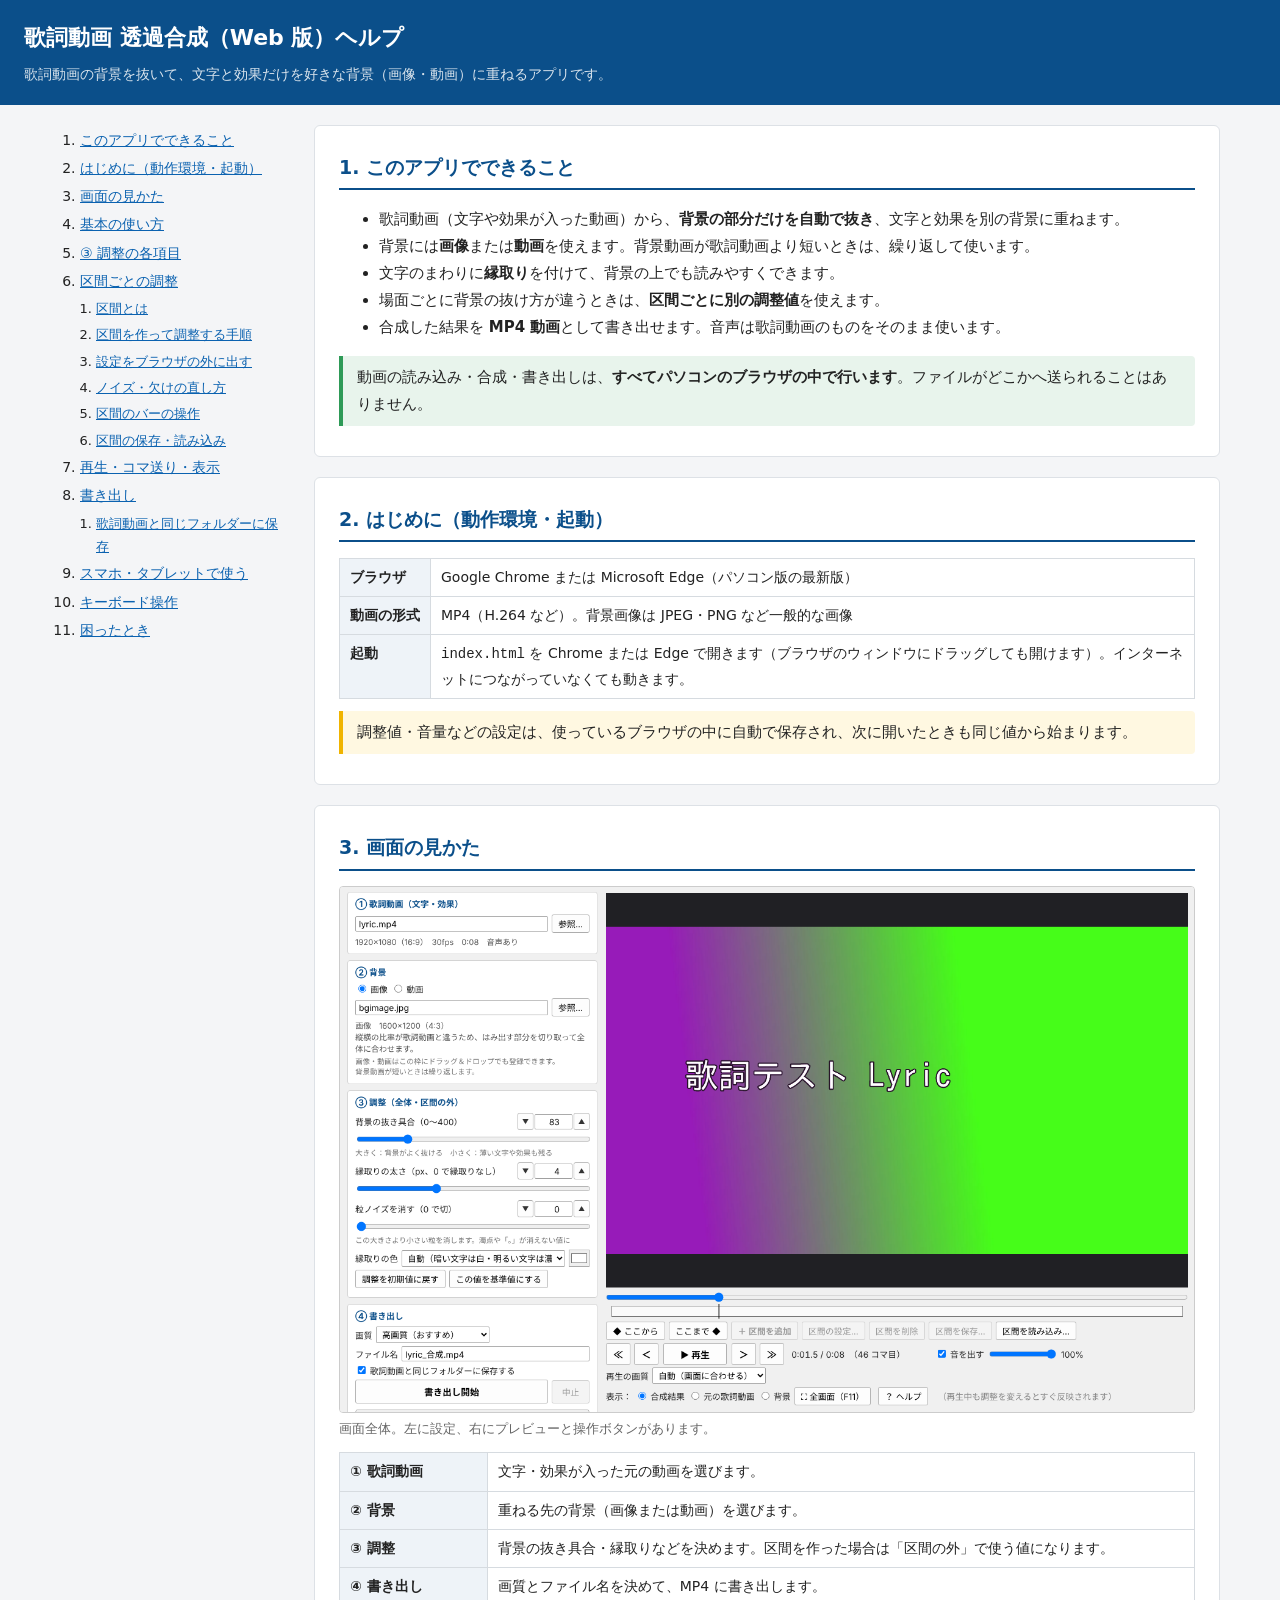
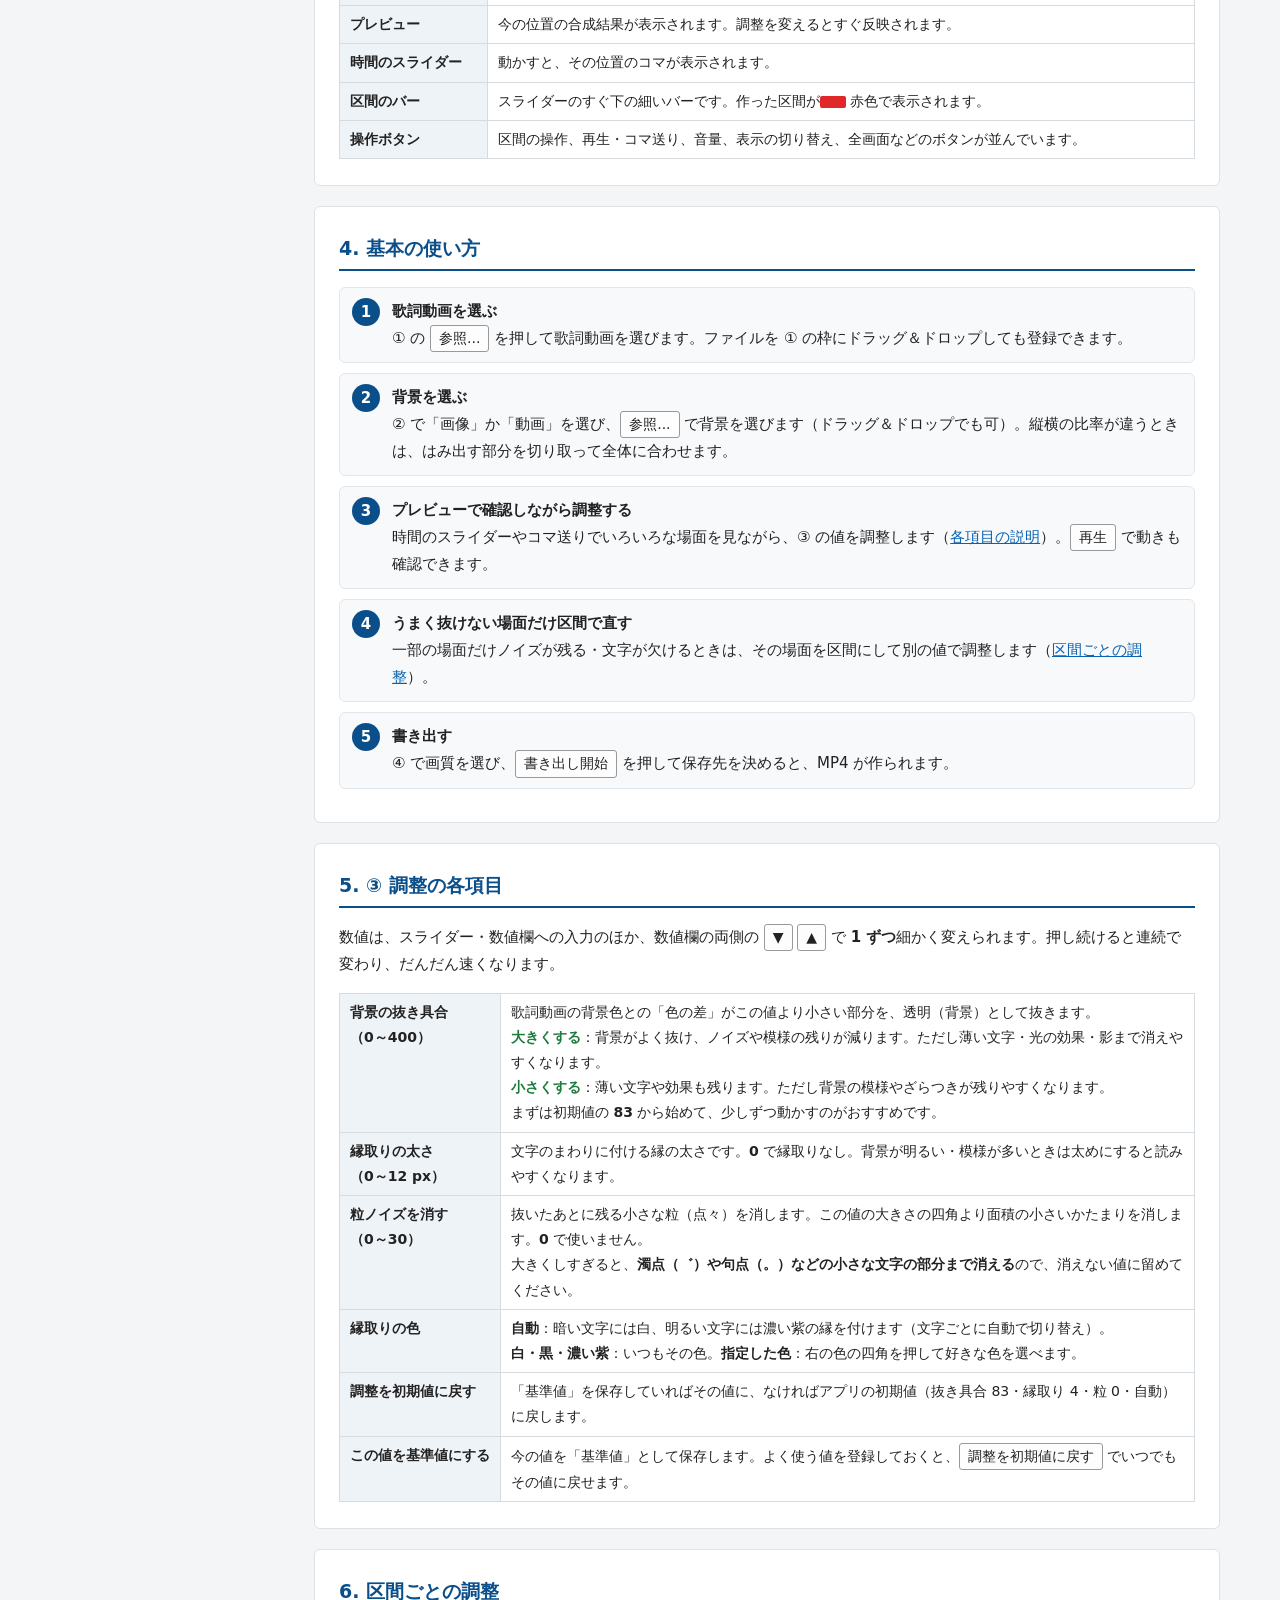
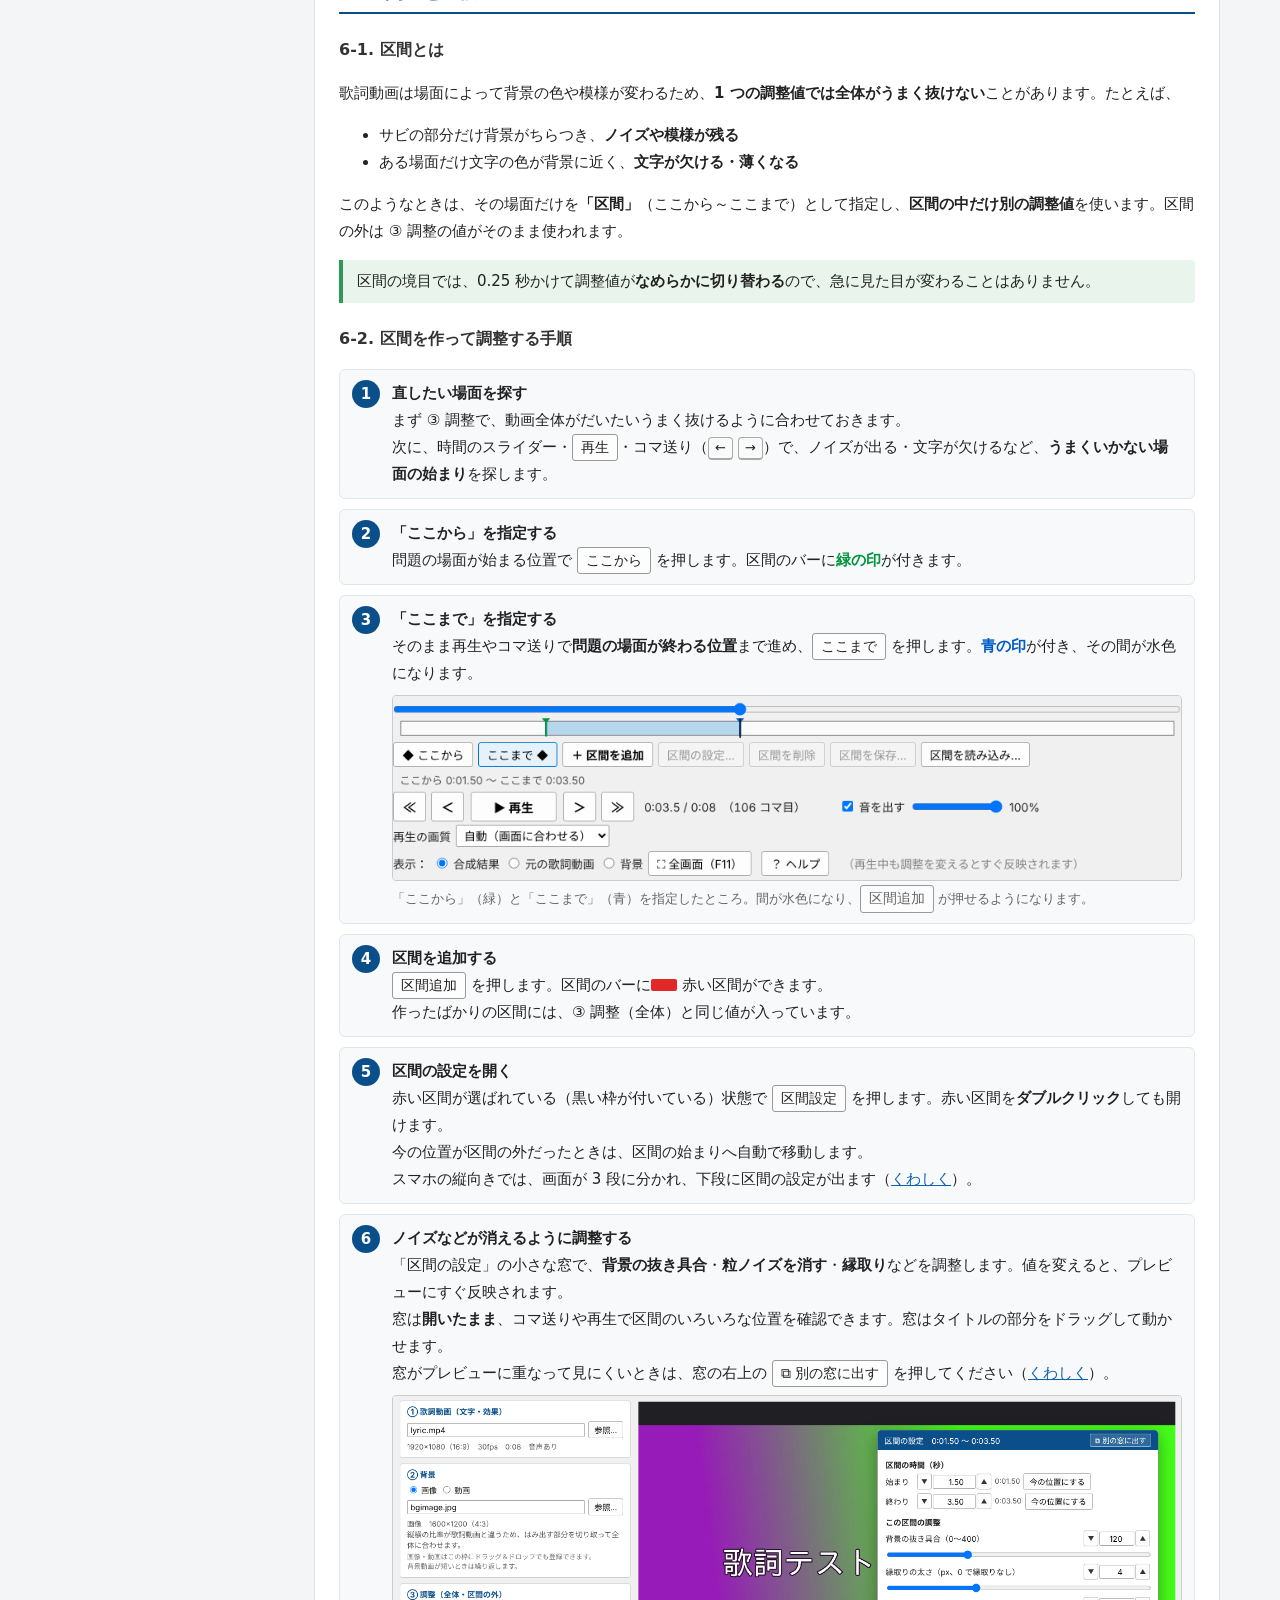
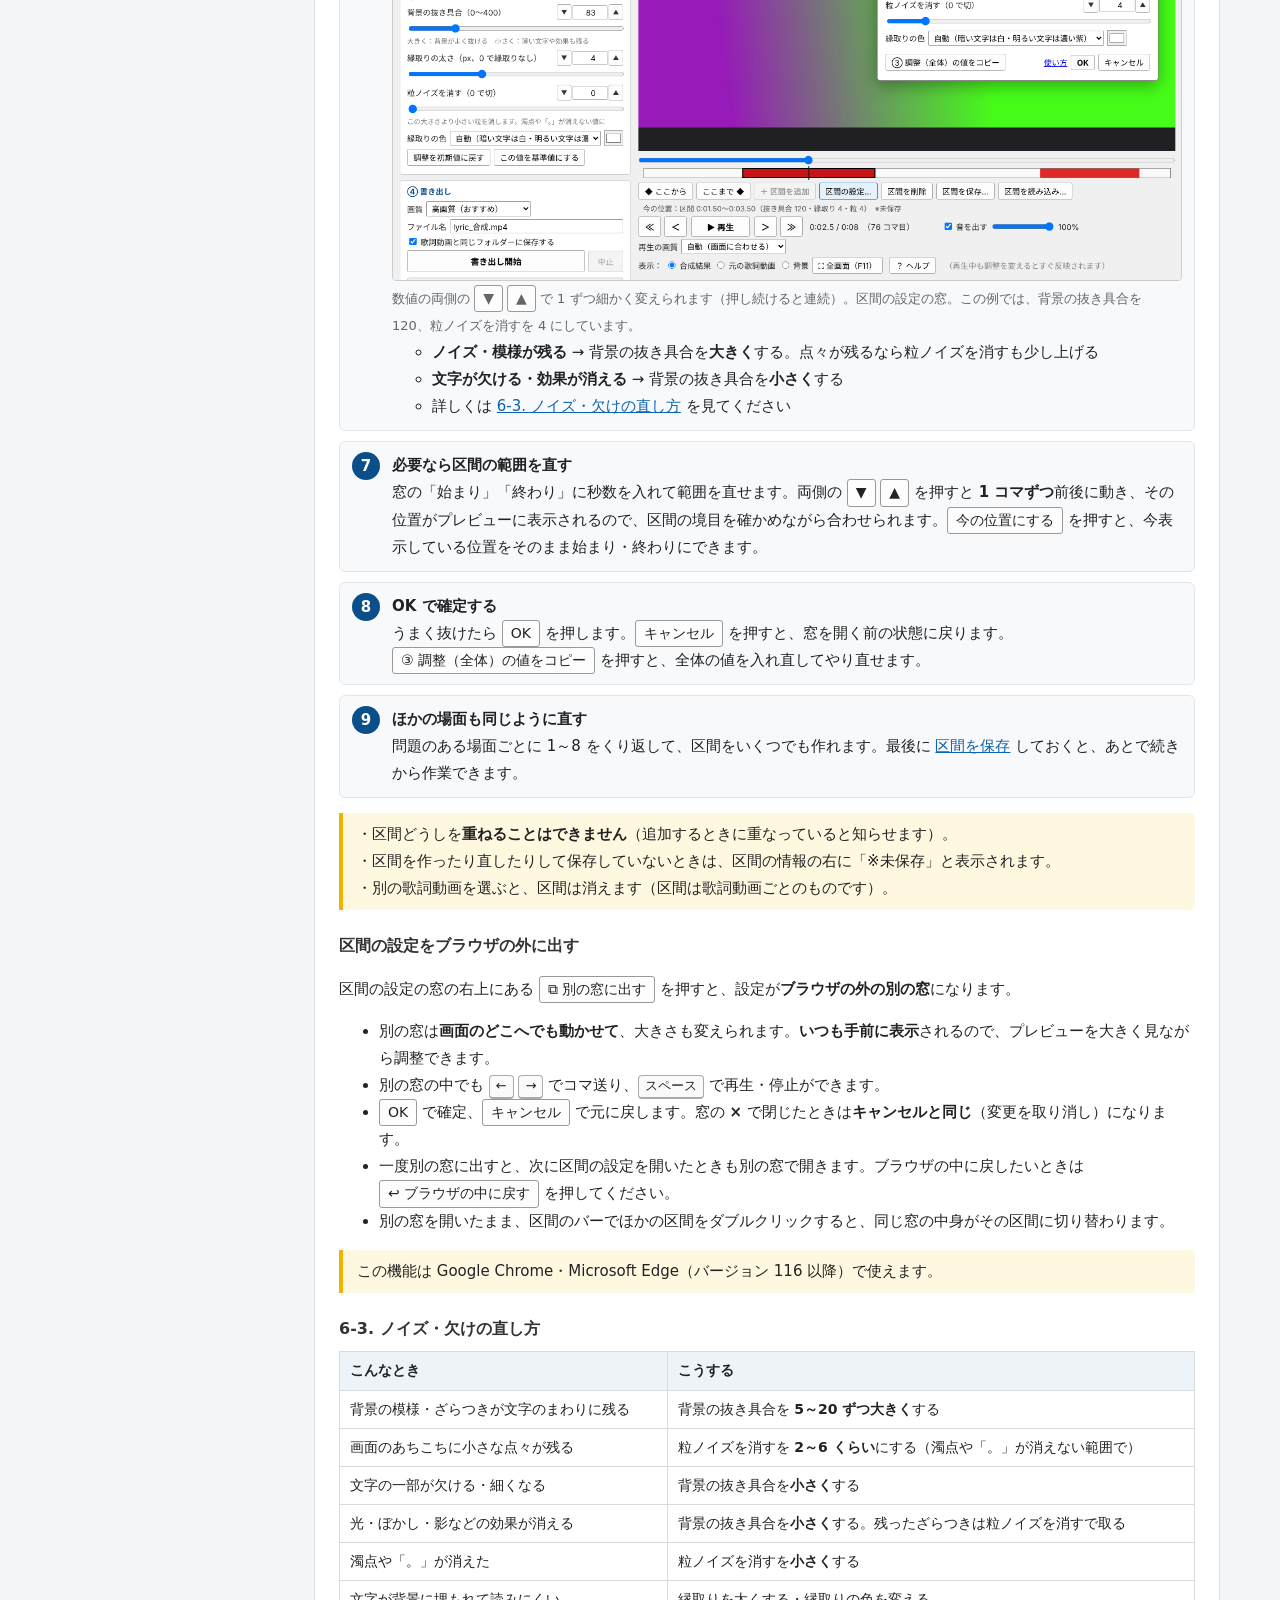
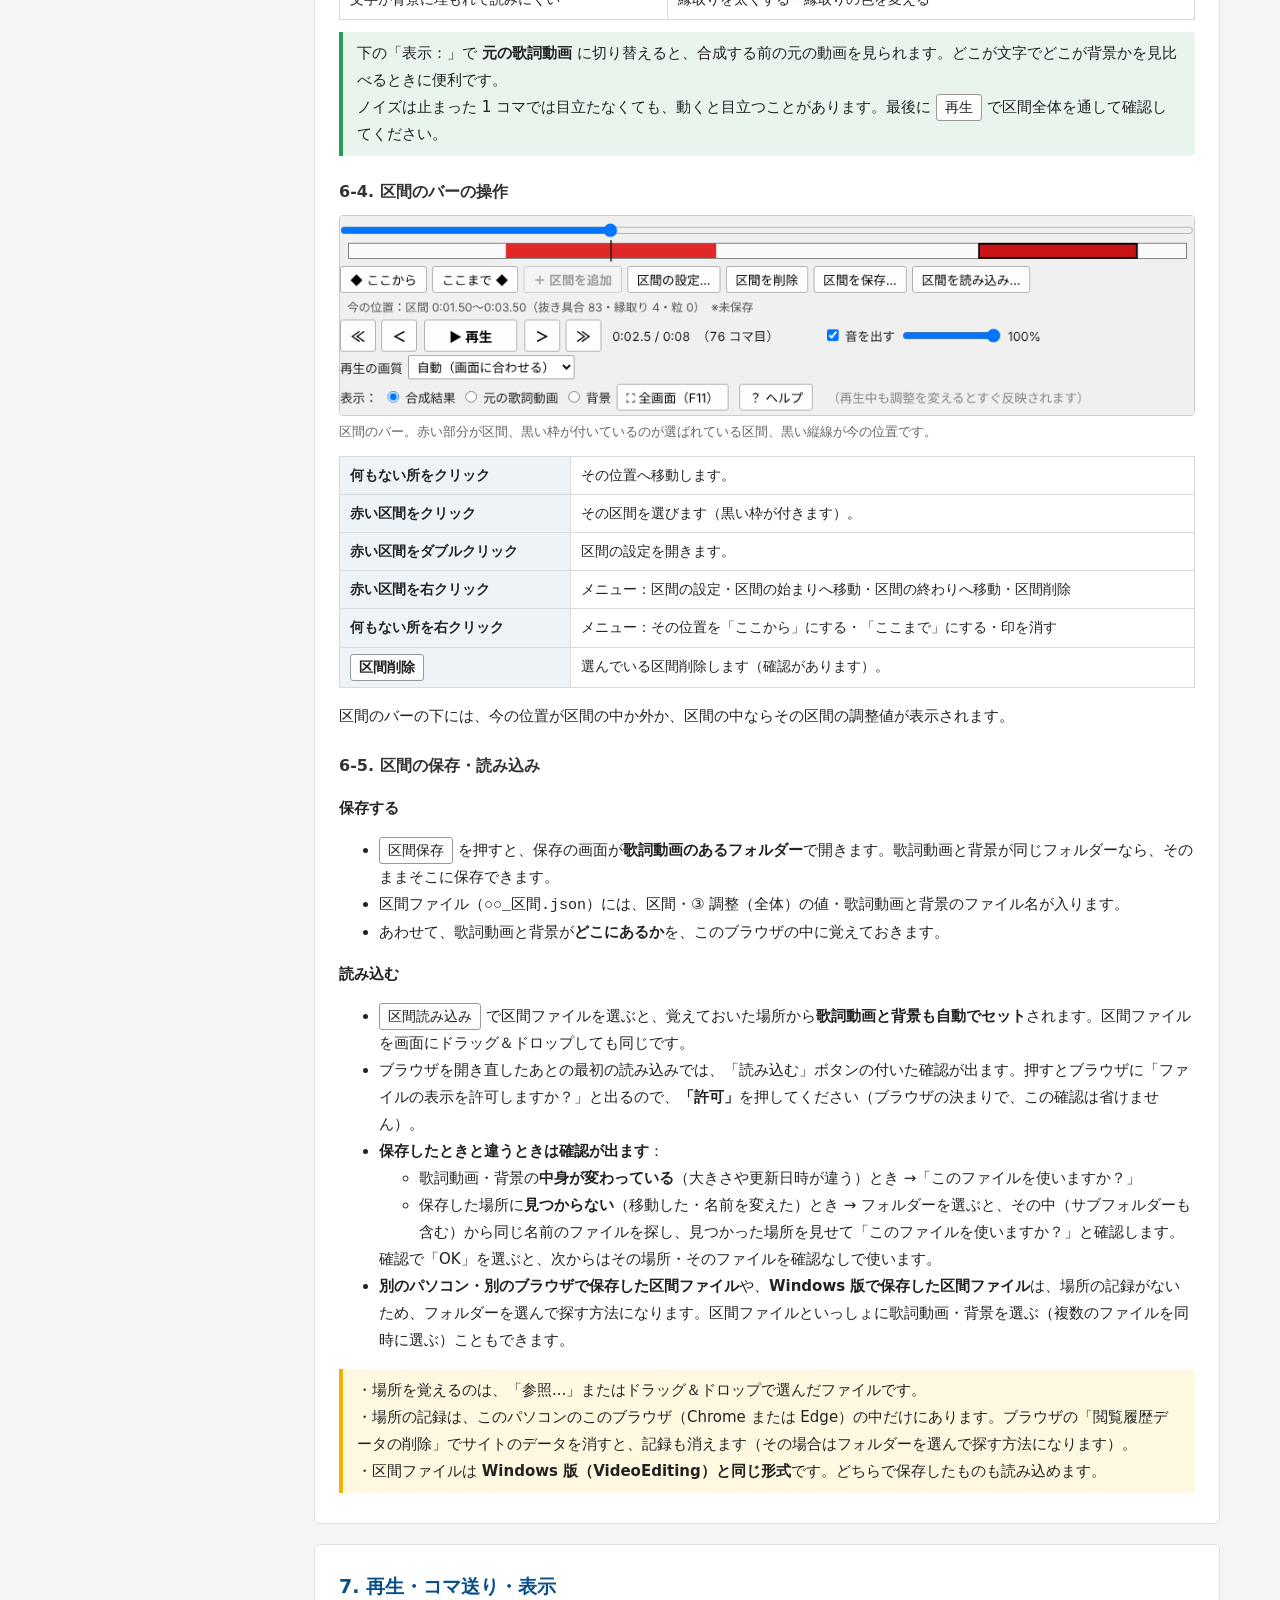
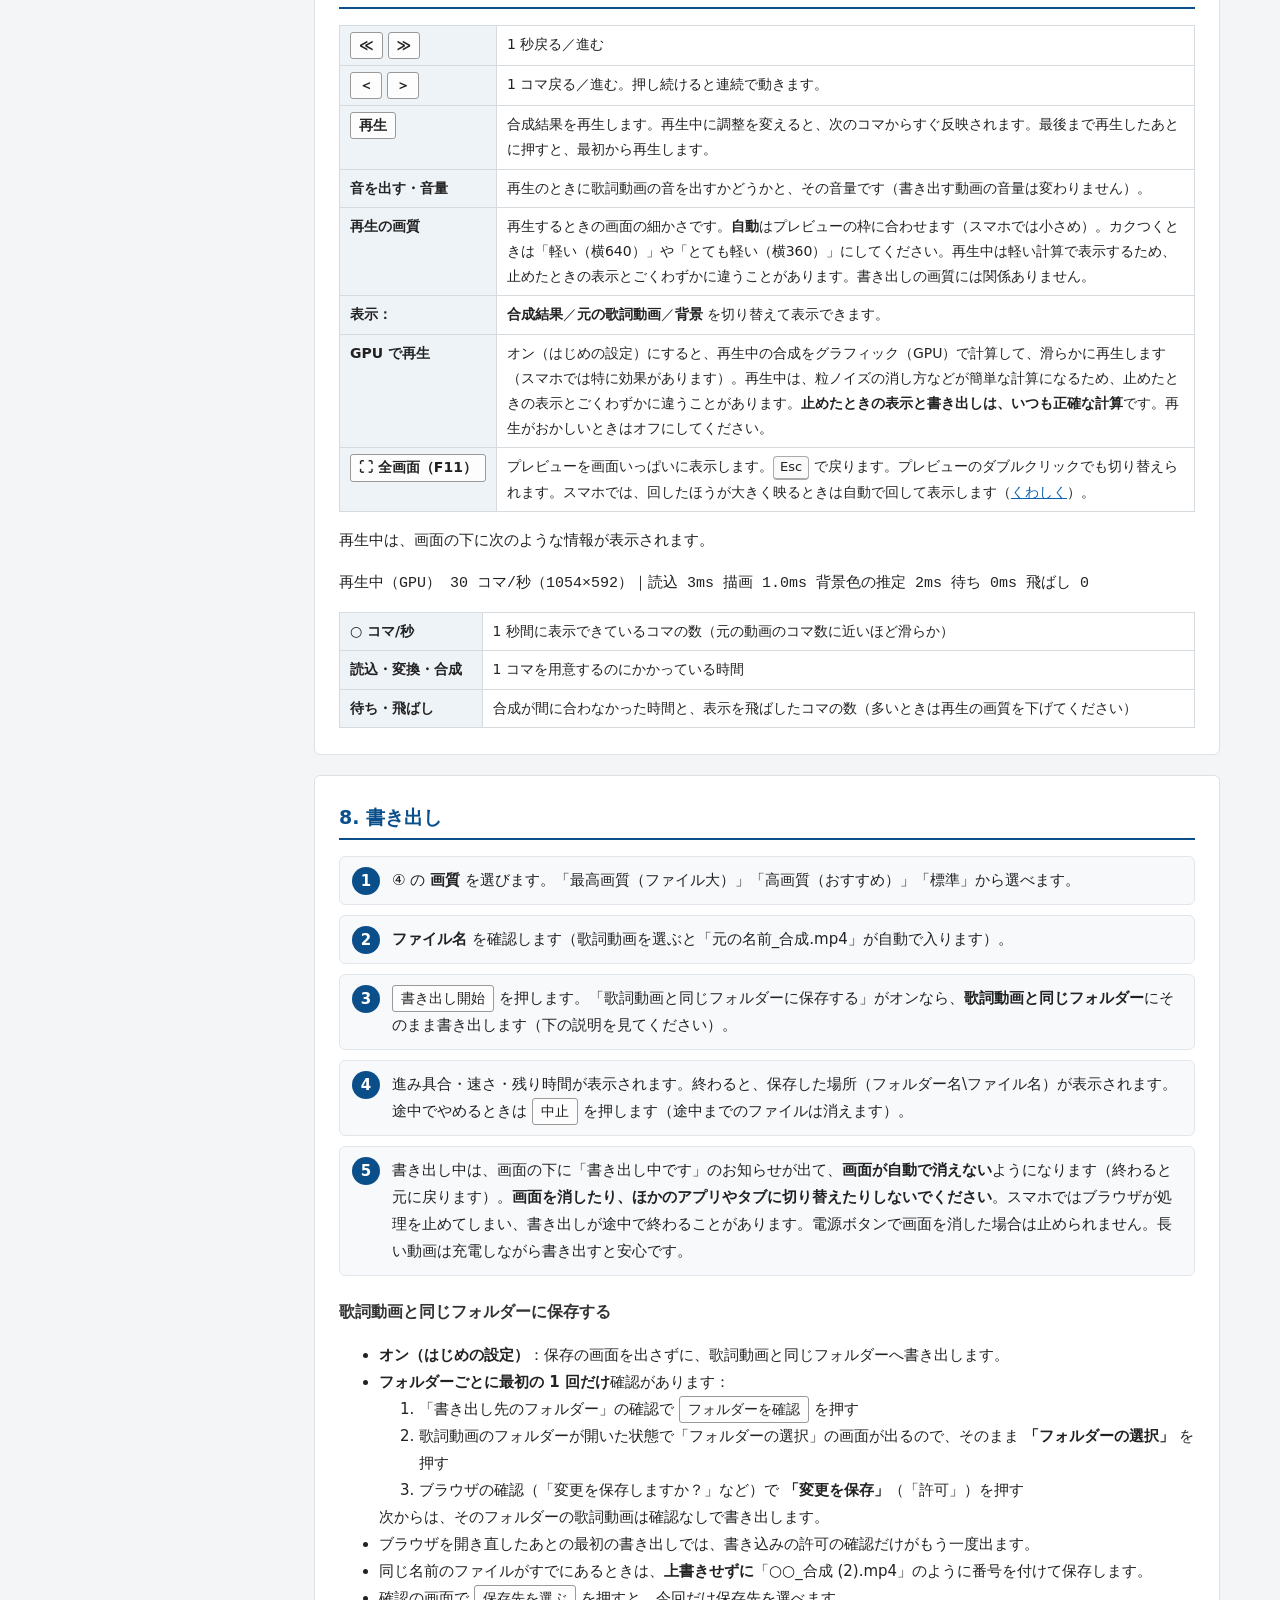
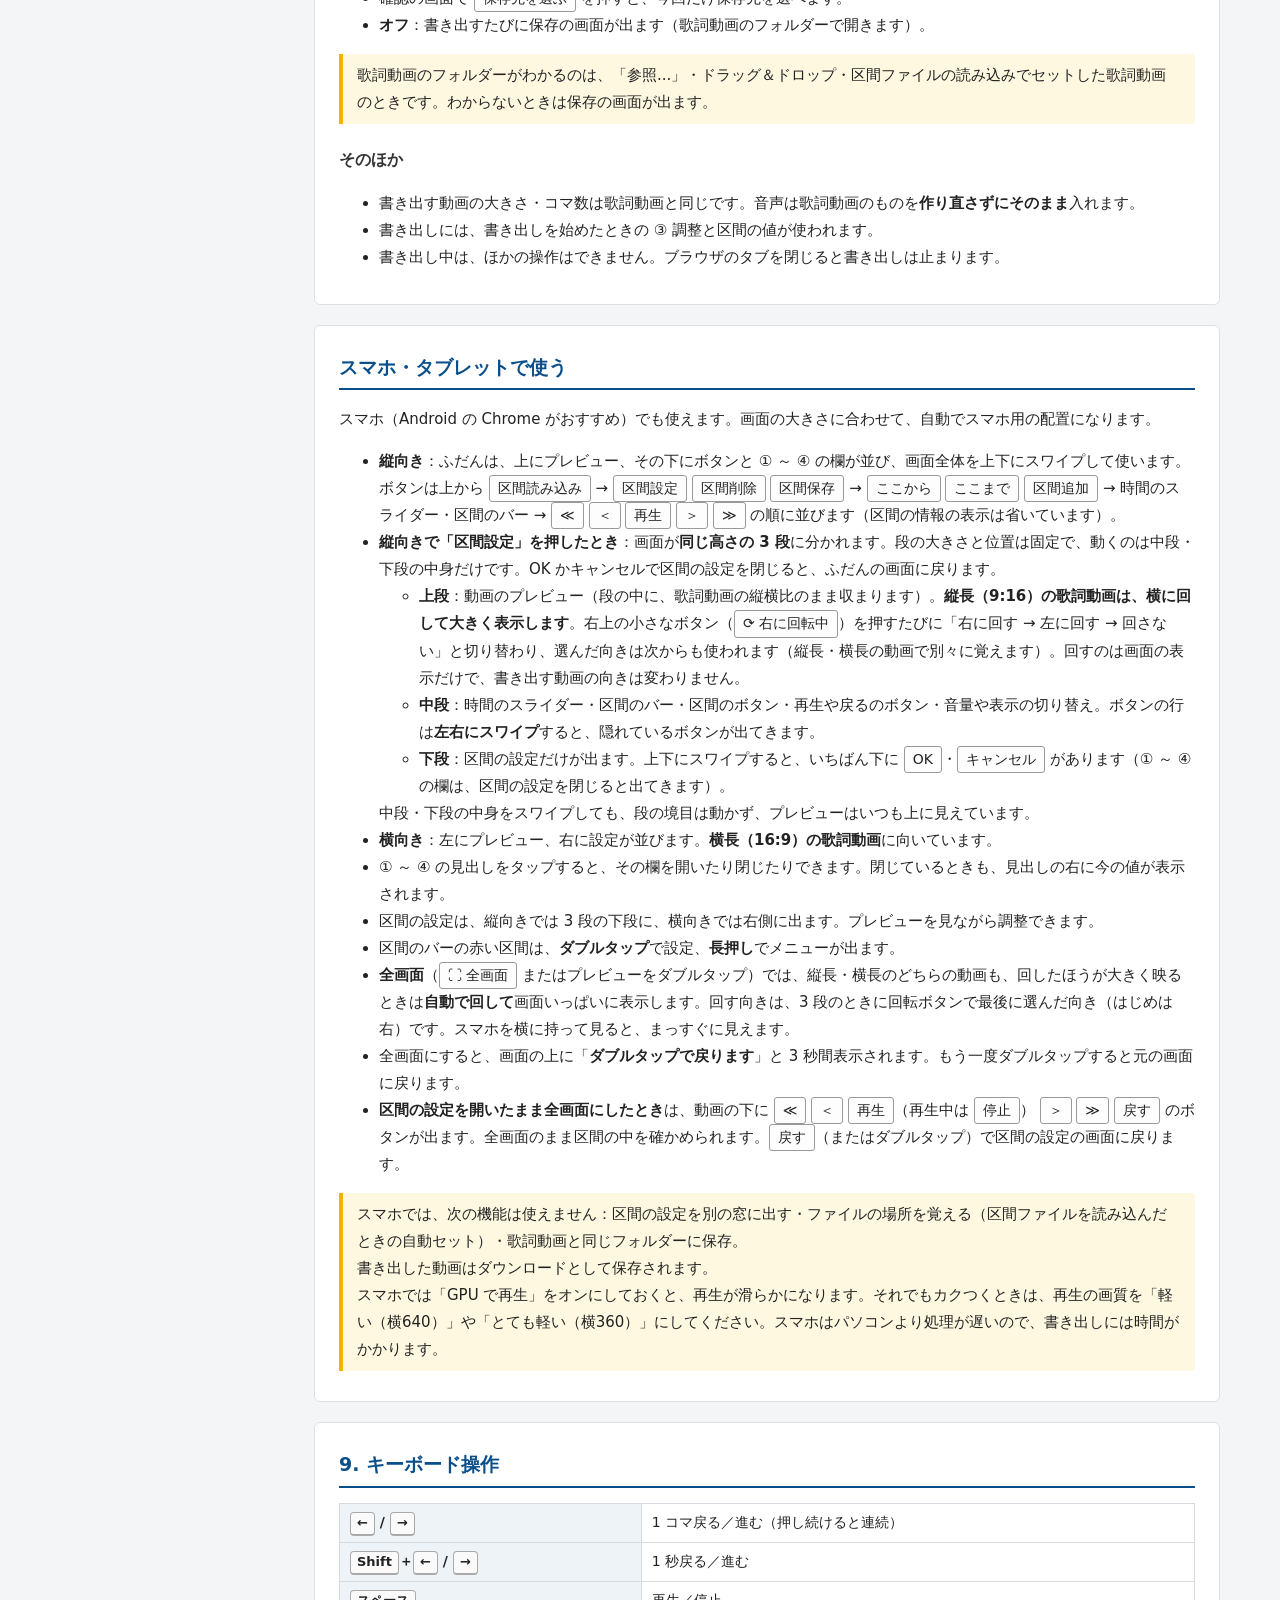
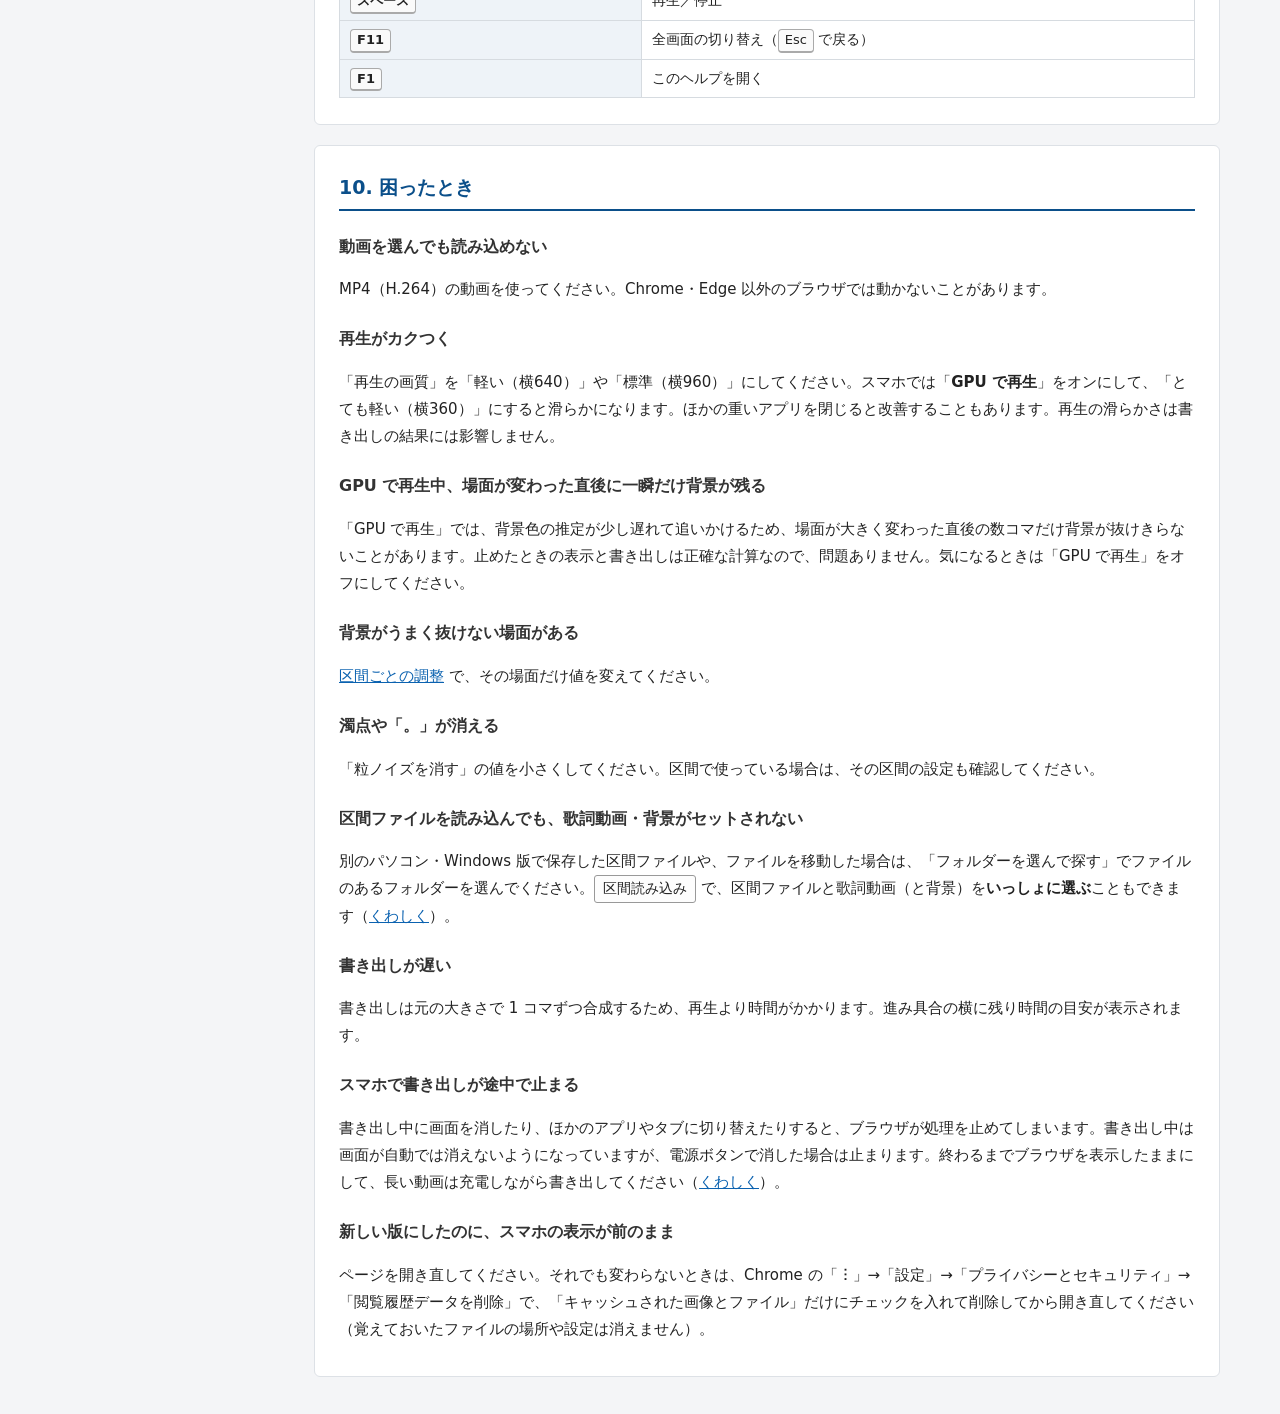
==== web/help.html @ 8bbaf267 "Add files via upload" ====
<!DOCTYPE html>
<html lang="ja">
<head>
<meta charset="utf-8">
<meta name="viewport" content="width=device-width, initial-scale=1">
<title>ヘルプ｜歌詞動画 透過合成（Web 版）</title>
<link rel="icon" href="icon.png">
<style>
  * { box-sizing: border-box; }
  body {
    margin: 0; background: #f4f5f7; color: #222; line-height: 1.8;
    font-family: "Yu Gothic UI", "Meiryo UI", "Hiragino Sans", system-ui, sans-serif; font-size: 15px;
  }
  header { background: #0b4f8a; color: #fff; padding: 18px 24px; }
  header h1 { margin: 0; font-size: 22px; }
  header p { margin: 4px 0 0; opacity: .85; font-size: 14px; }
  .wrap { display: flex; max-width: 1200px; margin: 0 auto; gap: 24px; padding: 20px; }
  nav { width: 230px; flex: none; position: sticky; top: 12px; align-self: flex-start; font-size: 14px; }
  nav ol { margin: 0; padding-left: 20px; }
  nav li { margin: 3px 0; }
  nav ol ol { padding-left: 16px; font-size: 13px; }
  main { flex: 1; min-width: 0; }
  section { background: #fff; border: 1px solid #dde1e6; border-radius: 6px; padding: 6px 24px 18px; margin-bottom: 20px; }
  h2 { font-size: 19px; color: #0b4f8a; border-bottom: 2px solid #0b4f8a; padding-bottom: 4px; margin-top: 18px; }
  h3 { font-size: 16px; margin: 22px 0 6px; color: #333; }
  a { color: #0b62b0; }
  img { max-width: 100%; border: 1px solid #ccc; border-radius: 4px; display: block; margin: 8px 0 4px; }
  .cap { font-size: 13px; color: #666; margin: 0 0 12px; }
  .key, kbd {
    display: inline-block; padding: 0 6px; border: 1px solid #aaa; border-bottom-width: 2px; border-radius: 4px;
    background: #fafafa; font-family: inherit; font-size: 13px; line-height: 1.6;
  }
  .btn { display: inline-block; padding: 0 8px; border: 1px solid #999; border-radius: 3px; background: #fdfdfd; font-size: 14px; white-space: nowrap; }
  table { border-collapse: collapse; width: 100%; margin: 8px 0; font-size: 14px; }
  th, td { border: 1px solid #d6dbe0; padding: 6px 10px; text-align: left; vertical-align: top; }
  th { background: #eef3f8; white-space: nowrap; }
  h4 { font-size: 15px; margin: 14px 0 4px; }
  .steps { counter-reset: step; list-style: none; padding: 0; }
  .steps > li { position: relative; padding: 10px 12px 10px 52px; margin: 10px 0; background: #f7f9fb; border: 1px solid #e1e6ec; border-radius: 6px; }
  .steps > li::before {
    counter-increment: step; content: counter(step);
    position: absolute; left: 12px; top: 10px; width: 28px; height: 28px; border-radius: 50%;
    background: #0b4f8a; color: #fff; text-align: center; line-height: 28px; font-weight: bold;
  }
  .note { background: #fff8e1; border-left: 4px solid #f0b400; padding: 8px 14px; margin: 12px 0; border-radius: 0 4px 4px 0; }
  .tip { background: #e8f4ec; border-left: 4px solid #2e9a57; padding: 8px 14px; margin: 12px 0; border-radius: 0 4px 4px 0; }
  .good { color: #1b7a3c; font-weight: bold; }
  .bad { color: #b3261e; font-weight: bold; }
  .seg { display: inline-block; width: 26px; height: 12px; background: rgb(225,40,40); vertical-align: middle; border-radius: 2px; }
  .mk1 { color: rgb(0,150,60); font-weight: bold; }
  .mk2 { color: rgb(0,90,200); font-weight: bold; }
  @media (max-width: 860px) { .wrap { flex-direction: column; } nav { position: static; width: auto; } }
</style>
</head>
<body>
<header>
  <h1>歌詞動画 透過合成（Web 版）ヘルプ</h1>
  <p>歌詞動画の背景を抜いて、文字と効果だけを好きな背景（画像・動画）に重ねるアプリです。</p>
</header>

<div class="wrap">
<nav>
  <ol>
    <li><a href="#about">このアプリでできること</a></li>
    <li><a href="#start">はじめに（動作環境・起動）</a></li>
    <li><a href="#screen">画面の見かた</a></li>
    <li><a href="#basic">基本の使い方</a></li>
    <li><a href="#adjust">③ 調整の各項目</a></li>
    <li><a href="#segments">区間ごとの調整</a>
      <ol>
        <li><a href="#seg-why">区間とは</a></li>
        <li><a href="#seg-steps">区間を作って調整する手順</a></li>
        <li><a href="#seg-popout">設定をブラウザの外に出す</a></li>
        <li><a href="#seg-tune">ノイズ・欠けの直し方</a></li>
        <li><a href="#seg-bar">区間のバーの操作</a></li>
        <li><a href="#seg-file">区間の保存・読み込み</a></li>
      </ol>
    </li>
    <li><a href="#play">再生・コマ送り・表示</a></li>
    <li><a href="#export">書き出し</a>
      <ol><li><a href="#export-folder">歌詞動画と同じフォルダーに保存</a></li></ol>
    </li>
    <li><a href="#mobile">スマホ・タブレットで使う</a></li>
    <li><a href="#keys">キーボード操作</a></li>
    <li><a href="#faq">困ったとき</a></li>
  </ol>
</nav>

<main>

<!-- ============================================================ -->
<section id="about">
  <h2>1. このアプリでできること</h2>
  <ul>
    <li>歌詞動画（文字や効果が入った動画）から、<b>背景の部分だけを自動で抜き</b>、文字と効果を別の背景に重ねます。</li>
    <li>背景には<b>画像</b>または<b>動画</b>を使えます。背景動画が歌詞動画より短いときは、繰り返して使います。</li>
    <li>文字のまわりに<b>縁取り</b>を付けて、背景の上でも読みやすくできます。</li>
    <li>場面ごとに背景の抜け方が違うときは、<b>区間ごとに別の調整値</b>を使えます。</li>
    <li>合成した結果を <b>MP4 動画</b>として書き出せます。音声は歌詞動画のものをそのまま使います。</li>
  </ul>
  <div class="tip">動画の読み込み・合成・書き出しは、<b>すべてパソコンのブラウザの中で行います</b>。ファイルがどこかへ送られることはありません。</div>
</section>

<!-- ============================================================ -->
<section id="start">
  <h2>2. はじめに（動作環境・起動）</h2>
  <table>
    <tr><th>ブラウザ</th><td>Google Chrome または Microsoft Edge（パソコン版の最新版）</td></tr>
    <tr><th>動画の形式</th><td>MP4（H.264 など）。背景画像は JPEG・PNG など一般的な画像</td></tr>
    <tr><th>起動</th><td><code>index.html</code> を Chrome または Edge で開きます（ブラウザのウィンドウにドラッグしても開けます）。インターネットにつながっていなくても動きます。</td></tr>
  </table>
  <div class="note">調整値・音量などの設定は、使っているブラウザの中に自動で保存され、次に開いたときも同じ値から始まります。</div>
</section>

<!-- ============================================================ -->
<section id="screen">
  <h2>3. 画面の見かた</h2>
  <img src="help/screen-main.png" alt="アプリの画面全体">
  <p class="cap">画面全体。左に設定、右にプレビューと操作ボタンがあります。</p>
  <table>
    <tr><th>① 歌詞動画</th><td>文字・効果が入った元の動画を選びます。</td></tr>
    <tr><th>② 背景</th><td>重ねる先の背景（画像または動画）を選びます。</td></tr>
    <tr><th>③ 調整</th><td>背景の抜き具合・縁取りなどを決めます。区間を作った場合は「区間の外」で使う値になります。</td></tr>
    <tr><th>④ 書き出し</th><td>画質とファイル名を決めて、MP4 に書き出します。</td></tr>
    <tr><th>プレビュー</th><td>今の位置の合成結果が表示されます。調整を変えるとすぐ反映されます。</td></tr>
    <tr><th>時間のスライダー</th><td>動かすと、その位置のコマが表示されます。</td></tr>
    <tr><th>区間のバー</th><td>スライダーのすぐ下の細いバーです。作った区間が<span class="seg"></span> 赤色で表示されます。</td></tr>
    <tr><th>操作ボタン</th><td>区間の操作、再生・コマ送り、音量、表示の切り替え、全画面などのボタンが並んでいます。</td></tr>
  </table>
</section>

<!-- ============================================================ -->
<section id="basic">
  <h2>4. 基本の使い方</h2>
  <ol class="steps">
    <li><b>歌詞動画を選ぶ</b><br>① の <span class="btn">参照...</span> を押して歌詞動画を選びます。ファイルを ① の枠にドラッグ＆ドロップしても登録できます。</li>
    <li><b>背景を選ぶ</b><br>② で「画像」か「動画」を選び、<span class="btn">参照...</span> で背景を選びます（ドラッグ＆ドロップでも可）。縦横の比率が違うときは、はみ出す部分を切り取って全体に合わせます。</li>
    <li><b>プレビューで確認しながら調整する</b><br>時間のスライダーやコマ送りでいろいろな場面を見ながら、③ の値を調整します（<a href="#adjust">各項目の説明</a>）。<span class="btn">再生</span> で動きも確認できます。</li>
    <li><b>うまく抜けない場面だけ区間で直す</b><br>一部の場面だけノイズが残る・文字が欠けるときは、その場面を区間にして別の値で調整します（<a href="#segments">区間ごとの調整</a>）。</li>
    <li><b>書き出す</b><br>④ で画質を選び、<span class="btn">書き出し開始</span> を押して保存先を決めると、MP4 が作られます。</li>
  </ol>
</section>

<!-- ============================================================ -->
<section id="adjust">
  <h2>5. ③ 調整の各項目</h2>
  <p>数値は、スライダー・数値欄への入力のほか、数値欄の両側の <span class="btn">▼</span> <span class="btn">▲</span> で <b>1 ずつ</b>細かく変えられます。押し続けると連続で変わり、だんだん速くなります。</p>
  <table>
    <tr><th>背景の抜き具合<br>（0～400）</th><td>
      歌詞動画の背景色との「色の差」がこの値より小さい部分を、透明（背景）として抜きます。<br>
      <span class="good">大きくする</span>：背景がよく抜け、ノイズや模様の残りが減ります。ただし薄い文字・光の効果・影まで消えやすくなります。<br>
      <span class="good">小さくする</span>：薄い文字や効果も残ります。ただし背景の模様やざらつきが残りやすくなります。<br>
      まずは初期値の <b>83</b> から始めて、少しずつ動かすのがおすすめです。</td></tr>
    <tr><th>縁取りの太さ<br>（0～12 px）</th><td>文字のまわりに付ける縁の太さです。<b>0</b> で縁取りなし。背景が明るい・模様が多いときは太めにすると読みやすくなります。</td></tr>
    <tr><th>粒ノイズを消す<br>（0～30）</th><td>
      抜いたあとに残る小さな粒（点々）を消します。この値の大きさの四角より面積の小さいかたまりを消します。<b>0</b> で使いません。<br>
      大きくしすぎると、<b>濁点（゛）や句点（。）などの小さな文字の部分まで消える</b>ので、消えない値に留めてください。</td></tr>
    <tr><th>縁取りの色</th><td>
      <b>自動</b>：暗い文字には白、明るい文字には濃い紫の縁を付けます（文字ごとに自動で切り替え）。<br>
      <b>白・黒・濃い紫</b>：いつもその色。<b>指定した色</b>：右の色の四角を押して好きな色を選べます。</td></tr>
    <tr><th>調整を初期値に戻す</th><td>「基準値」を保存していればその値に、なければアプリの初期値（抜き具合 83・縁取り 4・粒 0・自動）に戻します。</td></tr>
    <tr><th>この値を基準値にする</th><td>今の値を「基準値」として保存します。よく使う値を登録しておくと、<span class="btn">調整を初期値に戻す</span> でいつでもその値に戻せます。</td></tr>
  </table>
</section>

<!-- ============================================================ -->
<section id="segments">
  <h2>6. 区間ごとの調整</h2>

  <h3 id="seg-why">6-1. 区間とは</h3>
  <p>歌詞動画は場面によって背景の色や模様が変わるため、<b>1 つの調整値では全体がうまく抜けない</b>ことがあります。たとえば、</p>
  <ul>
    <li>サビの部分だけ背景がちらつき、<b>ノイズや模様が残る</b></li>
    <li>ある場面だけ文字の色が背景に近く、<b>文字が欠ける・薄くなる</b></li>
  </ul>
  <p>このようなときは、その場面だけを<b>「区間」</b>（ここから～ここまで）として指定し、<b>区間の中だけ別の調整値</b>を使います。区間の外は ③ 調整の値がそのまま使われます。</p>
  <div class="tip">区間の境目では、0.25 秒かけて調整値が<b>なめらかに切り替わる</b>ので、急に見た目が変わることはありません。</div>

  <h3 id="seg-steps">6-2. 区間を作って調整する手順</h3>
  <ol class="steps">
    <li><b>直したい場面を探す</b><br>
      まず ③ 調整で、動画全体がだいたいうまく抜けるように合わせておきます。<br>
      次に、時間のスライダー・<span class="btn">再生</span>・コマ送り（<kbd>←</kbd> <kbd>→</kbd>）で、ノイズが出る・文字が欠けるなど、<b>うまくいかない場面の始まり</b>を探します。</li>
    <li><b>「ここから」を指定する</b><br>
      問題の場面が始まる位置で <span class="btn">ここから</span> を押します。区間のバーに<span class="mk1">緑の印</span>が付きます。</li>
    <li><b>「ここまで」を指定する</b><br>
      そのまま再生やコマ送りで<b>問題の場面が終わる位置</b>まで進め、<span class="btn">ここまで</span> を押します。<span class="mk2">青の印</span>が付き、その間が水色になります。<br>
      <img src="help/screen-marks.png" alt="ここから・ここまでを指定したところ">
      <span class="cap">「ここから」（緑）と「ここまで」（青）を指定したところ。間が水色になり、<span class="btn">区間追加</span> が押せるようになります。</span></li>
    <li><b>区間を追加する</b><br>
      <span class="btn">区間追加</span> を押します。区間のバーに<span class="seg"></span> 赤い区間ができます。<br>
      作ったばかりの区間には、③ 調整（全体）と同じ値が入っています。</li>
    <li><b>区間の設定を開く</b><br>
      赤い区間が選ばれている（黒い枠が付いている）状態で <span class="btn">区間設定</span> を押します。赤い区間を<b>ダブルクリック</b>しても開けます。<br>
      今の位置が区間の外だったときは、区間の始まりへ自動で移動します。<br>
      スマホの縦向きでは、画面が 3 段に分かれ、下段に区間の設定が出ます（<a href="#mobile">くわしく</a>）。</li>
    <li><b>ノイズなどが消えるように調整する</b><br>
      「区間の設定」の小さな窓で、<b>背景の抜き具合</b>・<b>粒ノイズを消す</b>・<b>縁取り</b>などを調整します。値を変えると、プレビューにすぐ反映されます。<br>
      窓は<b>開いたまま</b>、コマ送りや再生で区間のいろいろな位置を確認できます。窓はタイトルの部分をドラッグして動かせます。<br>
      窓がプレビューに重なって見にくいときは、窓の右上の <span class="btn">⧉ 別の窓に出す</span> を押してください（<a href="#seg-popout">くわしく</a>）。
      <img src="help/screen-segdialog.png" alt="区間の設定の窓">
      <span class="cap">数値の両側の <span class="btn">▼</span> <span class="btn">▲</span> で 1 ずつ細かく変えられます（押し続けると連続）。区間の設定の窓。この例では、背景の抜き具合を 120、粒ノイズを消すを 4 にしています。</span>
      <ul>
        <li><b>ノイズ・模様が残る</b> → 背景の抜き具合を<b>大きく</b>する。点々が残るなら粒ノイズを消すも少し上げる</li>
        <li><b>文字が欠ける・効果が消える</b> → 背景の抜き具合を<b>小さく</b>する</li>
        <li>詳しくは <a href="#seg-tune">6-3. ノイズ・欠けの直し方</a> を見てください</li>
      </ul></li>
    <li><b>必要なら区間の範囲を直す</b><br>
      窓の「始まり」「終わり」に秒数を入れて範囲を直せます。両側の <span class="btn">▼</span> <span class="btn">▲</span> を押すと <b>1 コマずつ</b>前後に動き、その位置がプレビューに表示されるので、区間の境目を確かめながら合わせられます。<span class="btn">今の位置にする</span> を押すと、今表示している位置をそのまま始まり・終わりにできます。</li>
    <li><b>OK で確定する</b><br>
      うまく抜けたら <span class="btn">OK</span> を押します。<span class="btn">キャンセル</span> を押すと、窓を開く前の状態に戻ります。<br>
      <span class="btn">③ 調整（全体）の値をコピー</span> を押すと、全体の値を入れ直してやり直せます。</li>
    <li><b>ほかの場面も同じように直す</b><br>
      問題のある場面ごとに 1～8 をくり返して、区間をいくつでも作れます。最後に <a href="#seg-file">区間を保存</a> しておくと、あとで続きから作業できます。</li>
  </ol>
  <div class="note">
    ・区間どうしを<b>重ねることはできません</b>（追加するときに重なっていると知らせます）。<br>
    ・区間を作ったり直したりして保存していないときは、区間の情報の右に「※未保存」と表示されます。<br>
    ・別の歌詞動画を選ぶと、区間は消えます（区間は歌詞動画ごとのものです）。
  </div>

  <h3 id="seg-popout">区間の設定をブラウザの外に出す</h3>
  <p>区間の設定の窓の右上にある <span class="btn">⧉ 別の窓に出す</span> を押すと、設定が<b>ブラウザの外の別の窓</b>になります。</p>
  <ul>
    <li>別の窓は<b>画面のどこへでも動かせて</b>、大きさも変えられます。<b>いつも手前に表示</b>されるので、プレビューを大きく見ながら調整できます。</li>
    <li>別の窓の中でも <kbd>←</kbd> <kbd>→</kbd> でコマ送り、<kbd>スペース</kbd> で再生・停止ができます。</li>
    <li><span class="btn">OK</span> で確定、<span class="btn">キャンセル</span> で元に戻します。窓の <b>×</b> で閉じたときは<b>キャンセルと同じ</b>（変更を取り消し）になります。</li>
    <li>一度別の窓に出すと、次に区間の設定を開いたときも別の窓で開きます。ブラウザの中に戻したいときは <span class="btn">↩ ブラウザの中に戻す</span> を押してください。</li>
    <li>別の窓を開いたまま、区間のバーでほかの区間をダブルクリックすると、同じ窓の中身がその区間に切り替わります。</li>
  </ul>
  <div class="note">この機能は Google Chrome・Microsoft Edge（バージョン 116 以降）で使えます。</div>

  <h3 id="seg-tune">6-3. ノイズ・欠けの直し方</h3>
  <table>
    <tr><th>こんなとき</th><th>こうする</th></tr>
    <tr><td>背景の模様・ざらつきが文字のまわりに残る</td><td>背景の抜き具合を <b>5～20 ずつ大きく</b>する</td></tr>
    <tr><td>画面のあちこちに小さな点々が残る</td><td>粒ノイズを消すを <b>2～6 くらい</b>にする（濁点や「。」が消えない範囲で）</td></tr>
    <tr><td>文字の一部が欠ける・細くなる</td><td>背景の抜き具合を<b>小さく</b>する</td></tr>
    <tr><td>光・ぼかし・影などの効果が消える</td><td>背景の抜き具合を<b>小さく</b>する。残ったざらつきは粒ノイズを消すで取る</td></tr>
    <tr><td>濁点や「。」が消えた</td><td>粒ノイズを消すを<b>小さく</b>する</td></tr>
    <tr><td>文字が背景に埋もれて読みにくい</td><td>縁取りを太くする・縁取りの色を変える</td></tr>
  </table>
  <div class="tip">
    下の「表示：」で <b>元の歌詞動画</b> に切り替えると、合成する前の元の動画を見られます。どこが文字でどこが背景かを見比べるときに便利です。<br>
    ノイズは止まった 1 コマでは目立たなくても、動くと目立つことがあります。最後に <span class="btn">再生</span> で区間全体を通して確認してください。
  </div>

  <h3 id="seg-bar">6-4. 区間のバーの操作</h3>
  <img src="help/screen-segbar.png" alt="区間のバー">
  <p class="cap">区間のバー。赤い部分が区間、黒い枠が付いているのが選ばれている区間、黒い縦線が今の位置です。</p>
  <table>
    <tr><th>何もない所をクリック</th><td>その位置へ移動します。</td></tr>
    <tr><th>赤い区間をクリック</th><td>その区間を選びます（黒い枠が付きます）。</td></tr>
    <tr><th>赤い区間をダブルクリック</th><td>区間の設定を開きます。</td></tr>
    <tr><th>赤い区間を右クリック</th><td>メニュー：区間の設定・区間の始まりへ移動・区間の終わりへ移動・区間削除</td></tr>
    <tr><th>何もない所を右クリック</th><td>メニュー：その位置を「ここから」にする・「ここまで」にする・印を消す</td></tr>
    <tr><th><span class="btn">区間削除</span></th><td>選んでいる区間削除します（確認があります）。</td></tr>
  </table>
  <p>区間のバーの下には、今の位置が区間の中か外か、区間の中ならその区間の調整値が表示されます。</p>

  <h3 id="seg-file">6-5. 区間の保存・読み込み</h3>
  <h4>保存する</h4>
  <ul>
    <li><span class="btn">区間保存</span> を押すと、保存の画面が<b>歌詞動画のあるフォルダー</b>で開きます。歌詞動画と背景が同じフォルダーなら、そのままそこに保存できます。</li>
    <li>区間ファイル（<code>○○_区間.json</code>）には、区間・③ 調整（全体）の値・歌詞動画と背景のファイル名が入ります。</li>
    <li>あわせて、歌詞動画と背景が<b>どこにあるか</b>を、このブラウザの中に覚えておきます。</li>
  </ul>
  <h4>読み込む</h4>
  <ul>
    <li><span class="btn">区間読み込み</span> で区間ファイルを選ぶと、覚えておいた場所から<b>歌詞動画と背景も自動でセット</b>されます。区間ファイルを画面にドラッグ＆ドロップしても同じです。</li>
    <li>ブラウザを開き直したあとの最初の読み込みでは、「読み込む」ボタンの付いた確認が出ます。押すとブラウザに「ファイルの表示を許可しますか？」と出るので、<b>「許可」</b>を押してください（ブラウザの決まりで、この確認は省けません）。</li>
    <li><b>保存したときと違うときは確認が出ます</b>：
      <ul>
        <li>歌詞動画・背景の<b>中身が変わっている</b>（大きさや更新日時が違う）とき →「このファイルを使いますか？」</li>
        <li>保存した場所に<b>見つからない</b>（移動した・名前を変えた）とき → フォルダーを選ぶと、その中（サブフォルダーも含む）から同じ名前のファイルを探し、見つかった場所を見せて「このファイルを使いますか？」と確認します。</li>
      </ul>
      確認で「OK」を選ぶと、次からはその場所・そのファイルを確認なしで使います。
    </li>
    <li><b>別のパソコン・別のブラウザで保存した区間ファイル</b>や、<b>Windows 版で保存した区間ファイル</b>は、場所の記録がないため、フォルダーを選んで探す方法になります。区間ファイルといっしょに歌詞動画・背景を選ぶ（複数のファイルを同時に選ぶ）こともできます。</li>
  </ul>
  <div class="note">
    ・場所を覚えるのは、「参照...」またはドラッグ＆ドロップで選んだファイルです。<br>
    ・場所の記録は、このパソコンのこのブラウザ（Chrome または Edge）の中だけにあります。ブラウザの「閲覧履歴データの削除」でサイトのデータを消すと、記録も消えます（その場合はフォルダーを選んで探す方法になります）。<br>
    ・区間ファイルは <b>Windows 版（VideoEditing）と同じ形式</b>です。どちらで保存したものも読み込めます。
  </div>
</section>

<!-- ============================================================ -->
<section id="play">
  <h2>7. 再生・コマ送り・表示</h2>
  <table>
    <tr><th><span class="btn">≪</span> <span class="btn">≫</span></th><td>1 秒戻る／進む</td></tr>
    <tr><th><span class="btn">＜</span> <span class="btn">＞</span></th><td>1 コマ戻る／進む。押し続けると連続で動きます。</td></tr>
    <tr><th><span class="btn">再生</span></th><td>合成結果を再生します。再生中に調整を変えると、次のコマからすぐ反映されます。最後まで再生したあとに押すと、最初から再生します。</td></tr>
    <tr><th>音を出す・音量</th><td>再生のときに歌詞動画の音を出すかどうかと、その音量です（書き出す動画の音量は変わりません）。</td></tr>
    <tr><th>再生の画質</th><td>再生するときの画面の細かさです。<b>自動</b>はプレビューの枠に合わせます（スマホでは小さめ）。カクつくときは「軽い（横640）」や「とても軽い（横360）」にしてください。再生中は軽い計算で表示するため、止めたときの表示とごくわずかに違うことがあります。書き出しの画質には関係ありません。</td></tr>
    <tr><th>表示：</th><td><b>合成結果</b>／<b>元の歌詞動画</b>／<b>背景</b> を切り替えて表示できます。</td></tr>
    <tr><th>GPU で再生</th><td>オン（はじめの設定）にすると、再生中の合成をグラフィック（GPU）で計算して、滑らかに再生します（スマホでは特に効果があります）。再生中は、粒ノイズの消し方などが簡単な計算になるため、止めたときの表示とごくわずかに違うことがあります。<b>止めたときの表示と書き出しは、いつも正確な計算</b>です。再生がおかしいときはオフにしてください。</td></tr>
    <tr><th><span class="btn">⛶ 全画面（F11）</span></th><td>プレビューを画面いっぱいに表示します。<kbd>Esc</kbd> で戻ります。プレビューのダブルクリックでも切り替えられます。スマホでは、回したほうが大きく映るときは自動で回して表示します（<a href="#mobile">くわしく</a>）。</td></tr>
  </table>
  <p>再生中は、画面の下に次のような情報が表示されます。</p>
  <p><code>再生中（GPU） 30 コマ/秒（1054×592）｜読込 3ms 描画 1.0ms 背景色の推定 2ms 待ち 0ms 飛ばし 0</code></p>
  <table>
    <tr><th>○ コマ/秒</th><td>1 秒間に表示できているコマの数（元の動画のコマ数に近いほど滑らか）</td></tr>
    <tr><th>読込・変換・合成</th><td>1 コマを用意するのにかかっている時間</td></tr>
    <tr><th>待ち・飛ばし</th><td>合成が間に合わなかった時間と、表示を飛ばしたコマの数（多いときは再生の画質を下げてください）</td></tr>
  </table>
</section>

<!-- ============================================================ -->
<section id="export">
  <h2>8. 書き出し</h2>
  <ol class="steps">
    <li>④ の <b>画質</b> を選びます。「最高画質（ファイル大）」「高画質（おすすめ）」「標準」から選べます。</li>
    <li><b>ファイル名</b> を確認します（歌詞動画を選ぶと「元の名前_合成.mp4」が自動で入ります）。</li>
    <li><span class="btn">書き出し開始</span> を押します。「歌詞動画と同じフォルダーに保存する」がオンなら、<b>歌詞動画と同じフォルダー</b>にそのまま書き出します（下の説明を見てください）。</li>
    <li>進み具合・速さ・残り時間が表示されます。終わると、保存した場所（フォルダー名\ファイル名）が表示されます。途中でやめるときは <span class="btn">中止</span> を押します（途中までのファイルは消えます）。</li>
    <li>書き出し中は、画面の下に「書き出し中です」のお知らせが出て、<b>画面が自動で消えない</b>ようになります（終わると元に戻ります）。<b>画面を消したり、ほかのアプリやタブに切り替えたりしないでください</b>。スマホではブラウザが処理を止めてしまい、書き出しが途中で終わることがあります。電源ボタンで画面を消した場合は止められません。長い動画は充電しながら書き出すと安心です。</li>
  </ol>

  <h3 id="export-folder">歌詞動画と同じフォルダーに保存する</h3>
  <ul>
    <li><b>オン（はじめの設定）</b>：保存の画面を出さずに、歌詞動画と同じフォルダーへ書き出します。</li>
    <li><b>フォルダーごとに最初の 1 回だけ</b>確認があります：
      <ol>
        <li>「書き出し先のフォルダー」の確認で <span class="btn">フォルダーを確認</span> を押す</li>
        <li>歌詞動画のフォルダーが開いた状態で「フォルダーの選択」の画面が出るので、そのまま <b>「フォルダーの選択」</b> を押す</li>
        <li>ブラウザの確認（「変更を保存しますか？」など）で <b>「変更を保存」</b>（「許可」）を押す</li>
      </ol>
      次からは、そのフォルダーの歌詞動画は確認なしで書き出します。</li>
    <li>ブラウザを開き直したあとの最初の書き出しでは、書き込みの許可の確認だけがもう一度出ます。</li>
    <li>同じ名前のファイルがすでにあるときは、<b>上書きせずに</b>「○○_合成 (2).mp4」のように番号を付けて保存します。</li>
    <li>確認の画面で <span class="btn">保存先を選ぶ</span> を押すと、今回だけ保存先を選べます。</li>
    <li><b>オフ</b>：書き出すたびに保存の画面が出ます（歌詞動画のフォルダーで開きます）。</li>
  </ul>
  <div class="note">歌詞動画のフォルダーがわかるのは、「参照...」・ドラッグ＆ドロップ・区間ファイルの読み込みでセットした歌詞動画のときです。わからないときは保存の画面が出ます。</div>

  <h3>そのほか</h3>
  <ul>
    <li>書き出す動画の大きさ・コマ数は歌詞動画と同じです。音声は歌詞動画のものを<b>作り直さずにそのまま</b>入れます。</li>
    <li>書き出しには、書き出しを始めたときの ③ 調整と区間の値が使われます。</li>
    <li>書き出し中は、ほかの操作はできません。ブラウザのタブを閉じると書き出しは止まります。</li>
  </ul>
</section>

<!-- ============================================================ -->
<section id="mobile">
  <h2>スマホ・タブレットで使う</h2>
  <p>スマホ（Android の Chrome がおすすめ）でも使えます。画面の大きさに合わせて、自動でスマホ用の配置になります。</p>
  <ul>
    <li><b>縦向き</b>：ふだんは、上にプレビュー、その下にボタンと ① ～ ④ の欄が並び、画面全体を上下にスワイプして使います。ボタンは上から <span class="btn">区間読み込み</span> → <span class="btn">区間設定</span> <span class="btn">区間削除</span> <span class="btn">区間保存</span> → <span class="btn">ここから</span> <span class="btn">ここまで</span> <span class="btn">区間追加</span> → 時間のスライダー・区間のバー → <span class="btn">≪</span> <span class="btn">＜</span> <span class="btn">再生</span> <span class="btn">＞</span> <span class="btn">≫</span> の順に並びます（区間の情報の表示は省いています）。</li>
    <li><b>縦向きで「区間設定」を押したとき</b>：画面が<b>同じ高さの 3 段</b>に分かれます。段の大きさと位置は固定で、動くのは中段・下段の中身だけです。OK かキャンセルで区間の設定を閉じると、ふだんの画面に戻ります。
      <ul>
        <li><b>上段</b>：動画のプレビュー（段の中に、歌詞動画の縦横比のまま収まります）。<b>縦長（9:16）の歌詞動画は、横に回して大きく表示します</b>。右上の小さなボタン（<span class="btn">⟳ 右に回転中</span>）を押すたびに「右に回す → 左に回す → 回さない」と切り替わり、選んだ向きは次からも使われます（縦長・横長の動画で別々に覚えます）。回すのは画面の表示だけで、書き出す動画の向きは変わりません。</li>
        <li><b>中段</b>：時間のスライダー・区間のバー・区間のボタン・再生や戻るのボタン・音量や表示の切り替え。ボタンの行は<b>左右にスワイプ</b>すると、隠れているボタンが出てきます。</li>
        <li><b>下段</b>：区間の設定だけが出ます。上下にスワイプすると、いちばん下に <span class="btn">OK</span>・<span class="btn">キャンセル</span> があります（① ～ ④ の欄は、区間の設定を閉じると出てきます）。</li>
      </ul>
      中段・下段の中身をスワイプしても、段の境目は動かず、プレビューはいつも上に見えています。</li>
    <li><b>横向き</b>：左にプレビュー、右に設定が並びます。<b>横長（16:9）の歌詞動画</b>に向いています。</li>
    <li>① ～ ④ の見出しをタップすると、その欄を開いたり閉じたりできます。閉じているときも、見出しの右に今の値が表示されます。</li>
    <li>区間の設定は、縦向きでは 3 段の下段に、横向きでは右側に出ます。プレビューを見ながら調整できます。</li>
    <li>区間のバーの赤い区間は、<b>ダブルタップ</b>で設定、<b>長押し</b>でメニューが出ます。</li>
    <li><b>全画面</b>（<span class="btn">⛶ 全画面</span> またはプレビューをダブルタップ）では、縦長・横長のどちらの動画も、回したほうが大きく映るときは<b>自動で回して</b>画面いっぱいに表示します。回す向きは、3 段のときに回転ボタンで最後に選んだ向き（はじめは右）です。スマホを横に持って見ると、まっすぐに見えます。</li>
    <li>全画面にすると、画面の上に「<b>ダブルタップで戻ります</b>」と 3 秒間表示されます。もう一度ダブルタップすると元の画面に戻ります。</li>
    <li><b>区間の設定を開いたまま全画面にしたとき</b>は、動画の下に <span class="btn">≪</span> <span class="btn">＜</span> <span class="btn">再生</span>（再生中は <span class="btn">停止</span>） <span class="btn">＞</span> <span class="btn">≫</span> <span class="btn">戻す</span> のボタンが出ます。全画面のまま区間の中を確かめられます。<span class="btn">戻す</span>（またはダブルタップ）で区間の設定の画面に戻ります。</li>
  </ul>
  <div class="note">
    スマホでは、次の機能は使えません：区間の設定を別の窓に出す・ファイルの場所を覚える（区間ファイルを読み込んだときの自動セット）・歌詞動画と同じフォルダーに保存。<br>
    書き出した動画はダウンロードとして保存されます。<br>
    スマホでは「GPU で再生」をオンにしておくと、再生が滑らかになります。それでもカクつくときは、再生の画質を「軽い（横640）」や「とても軽い（横360）」にしてください。スマホはパソコンより処理が遅いので、書き出しには時間がかかります。
  </div>
</section>

<!-- ============================================================ -->
<section id="keys">
  <h2>9. キーボード操作</h2>
  <table>
    <tr><th><kbd>←</kbd> / <kbd>→</kbd></th><td>1 コマ戻る／進む（押し続けると連続）</td></tr>
    <tr><th><kbd>Shift</kbd>＋<kbd>←</kbd> / <kbd>→</kbd></th><td>1 秒戻る／進む</td></tr>
    <tr><th><kbd>スペース</kbd></th><td>再生／停止</td></tr>
    <tr><th><kbd>F11</kbd></th><td>全画面の切り替え（<kbd>Esc</kbd> で戻る）</td></tr>
    <tr><th><kbd>F1</kbd></th><td>このヘルプを開く</td></tr>
  </table>
</section>

<!-- ============================================================ -->
<section id="faq">
  <h2>10. 困ったとき</h2>
  <h3>動画を選んでも読み込めない</h3>
  <p>MP4（H.264）の動画を使ってください。Chrome・Edge 以外のブラウザでは動かないことがあります。</p>
  <h3>再生がカクつく</h3>
  <p>「再生の画質」を「軽い（横640）」や「標準（横960）」にしてください。スマホでは「<b>GPU で再生</b>」をオンにして、「とても軽い（横360）」にすると滑らかになります。ほかの重いアプリを閉じると改善することもあります。再生の滑らかさは書き出しの結果には影響しません。</p>
  <h3>GPU で再生中、場面が変わった直後に一瞬だけ背景が残る</h3>
  <p>「GPU で再生」では、背景色の推定が少し遅れて追いかけるため、場面が大きく変わった直後の数コマだけ背景が抜けきらないことがあります。止めたときの表示と書き出しは正確な計算なので、問題ありません。気になるときは「GPU で再生」をオフにしてください。</p>
  <h3>背景がうまく抜けない場面がある</h3>
  <p><a href="#segments">区間ごとの調整</a> で、その場面だけ値を変えてください。</p>
  <h3>濁点や「。」が消える</h3>
  <p>「粒ノイズを消す」の値を小さくしてください。区間で使っている場合は、その区間の設定も確認してください。</p>
  <h3>区間ファイルを読み込んでも、歌詞動画・背景がセットされない</h3>
  <p>別のパソコン・Windows 版で保存した区間ファイルや、ファイルを移動した場合は、「フォルダーを選んで探す」でファイルのあるフォルダーを選んでください。<span class="btn">区間読み込み</span> で、区間ファイルと歌詞動画（と背景）を<b>いっしょに選ぶ</b>こともできます（<a href="#seg-file">くわしく</a>）。</p>
  <h3>書き出しが遅い</h3>
  <p>書き出しは元の大きさで 1 コマずつ合成するため、再生より時間がかかります。進み具合の横に残り時間の目安が表示されます。</p>
  <h3>スマホで書き出しが途中で止まる</h3>
  <p>書き出し中に画面を消したり、ほかのアプリやタブに切り替えたりすると、ブラウザが処理を止めてしまいます。書き出し中は画面が自動では消えないようになっていますが、電源ボタンで消した場合は止まります。終わるまでブラウザを表示したままにして、長い動画は充電しながら書き出してください（<a href="#export">くわしく</a>）。</p>
  <h3>新しい版にしたのに、スマホの表示が前のまま</h3>
  <p>ページを開き直してください。それでも変わらないときは、Chrome の「︙」→「設定」→「プライバシーとセキュリティ」→「閲覧履歴データを削除」で、「キャッシュされた画像とファイル」だけにチェックを入れて削除してから開き直してください（覚えておいたファイルの場所や設定は消えません）。</p>
</section>

</main>
</div>
</body>
</html>
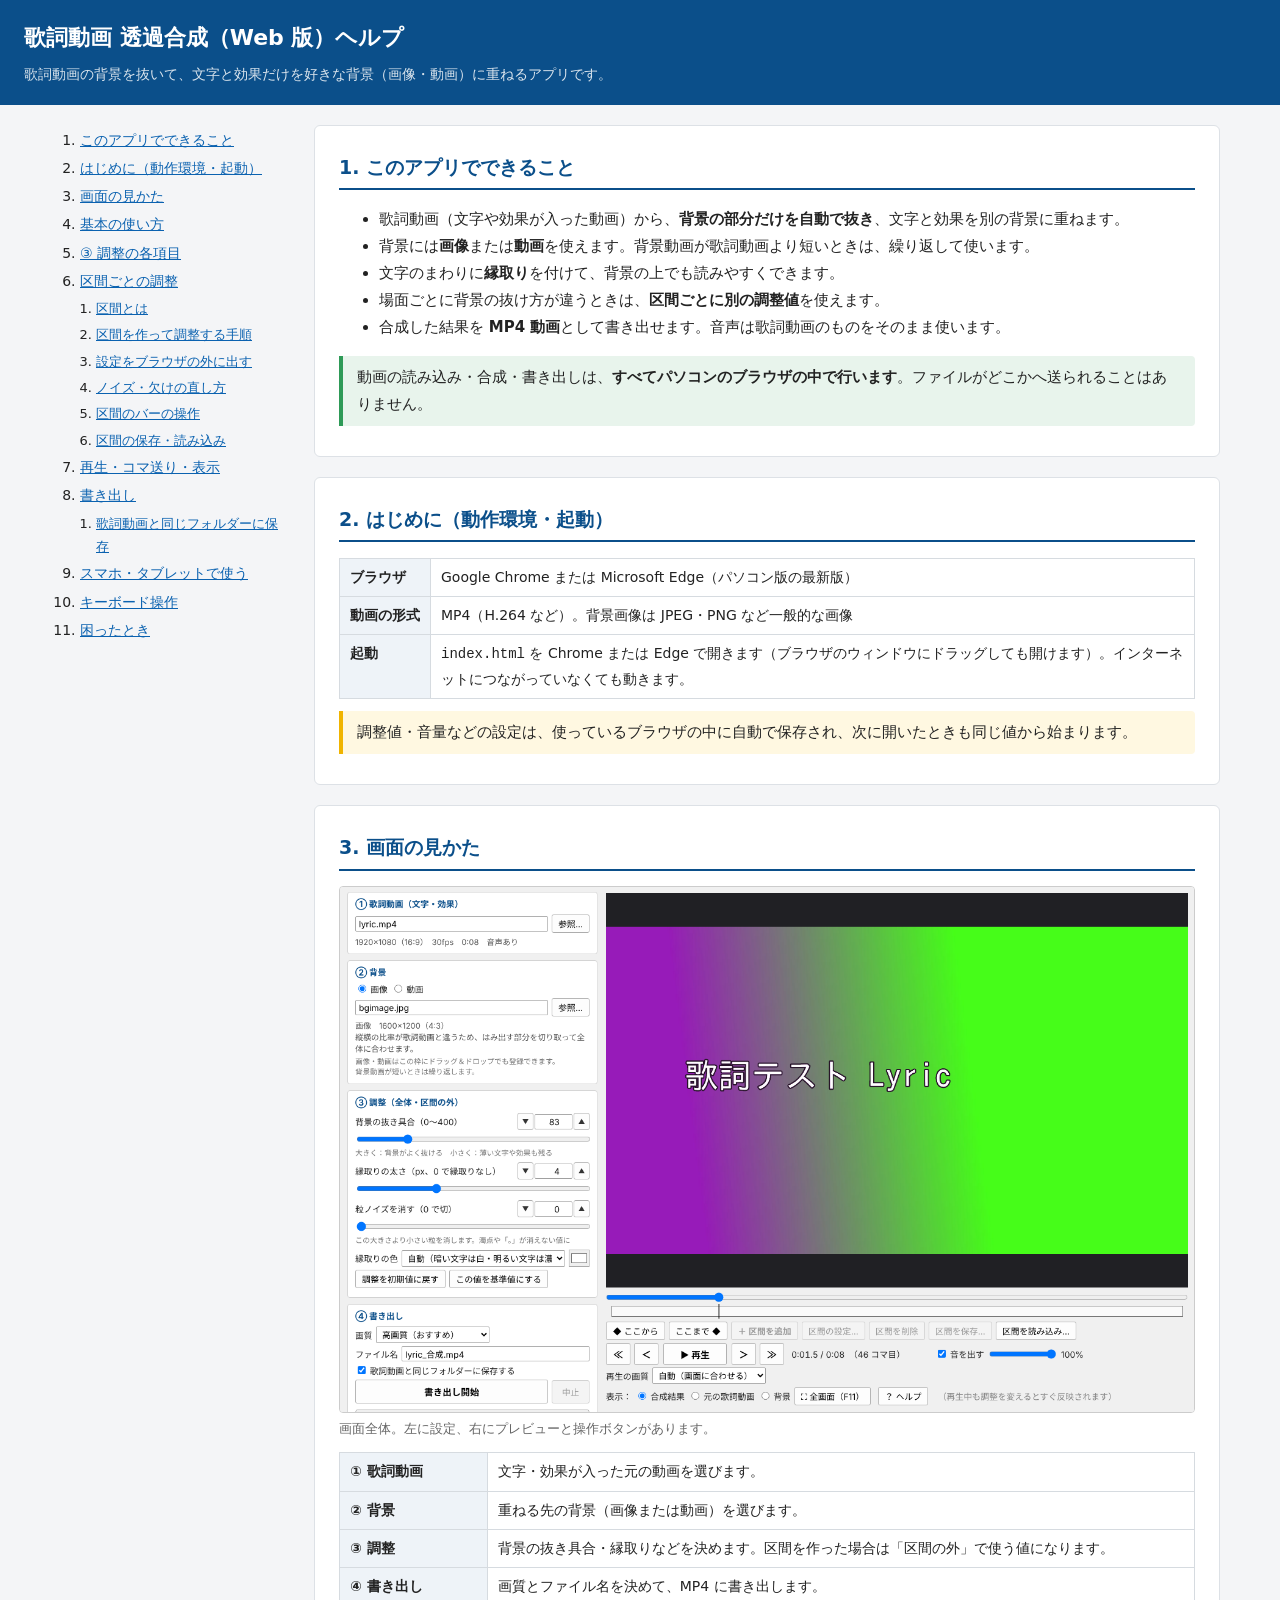
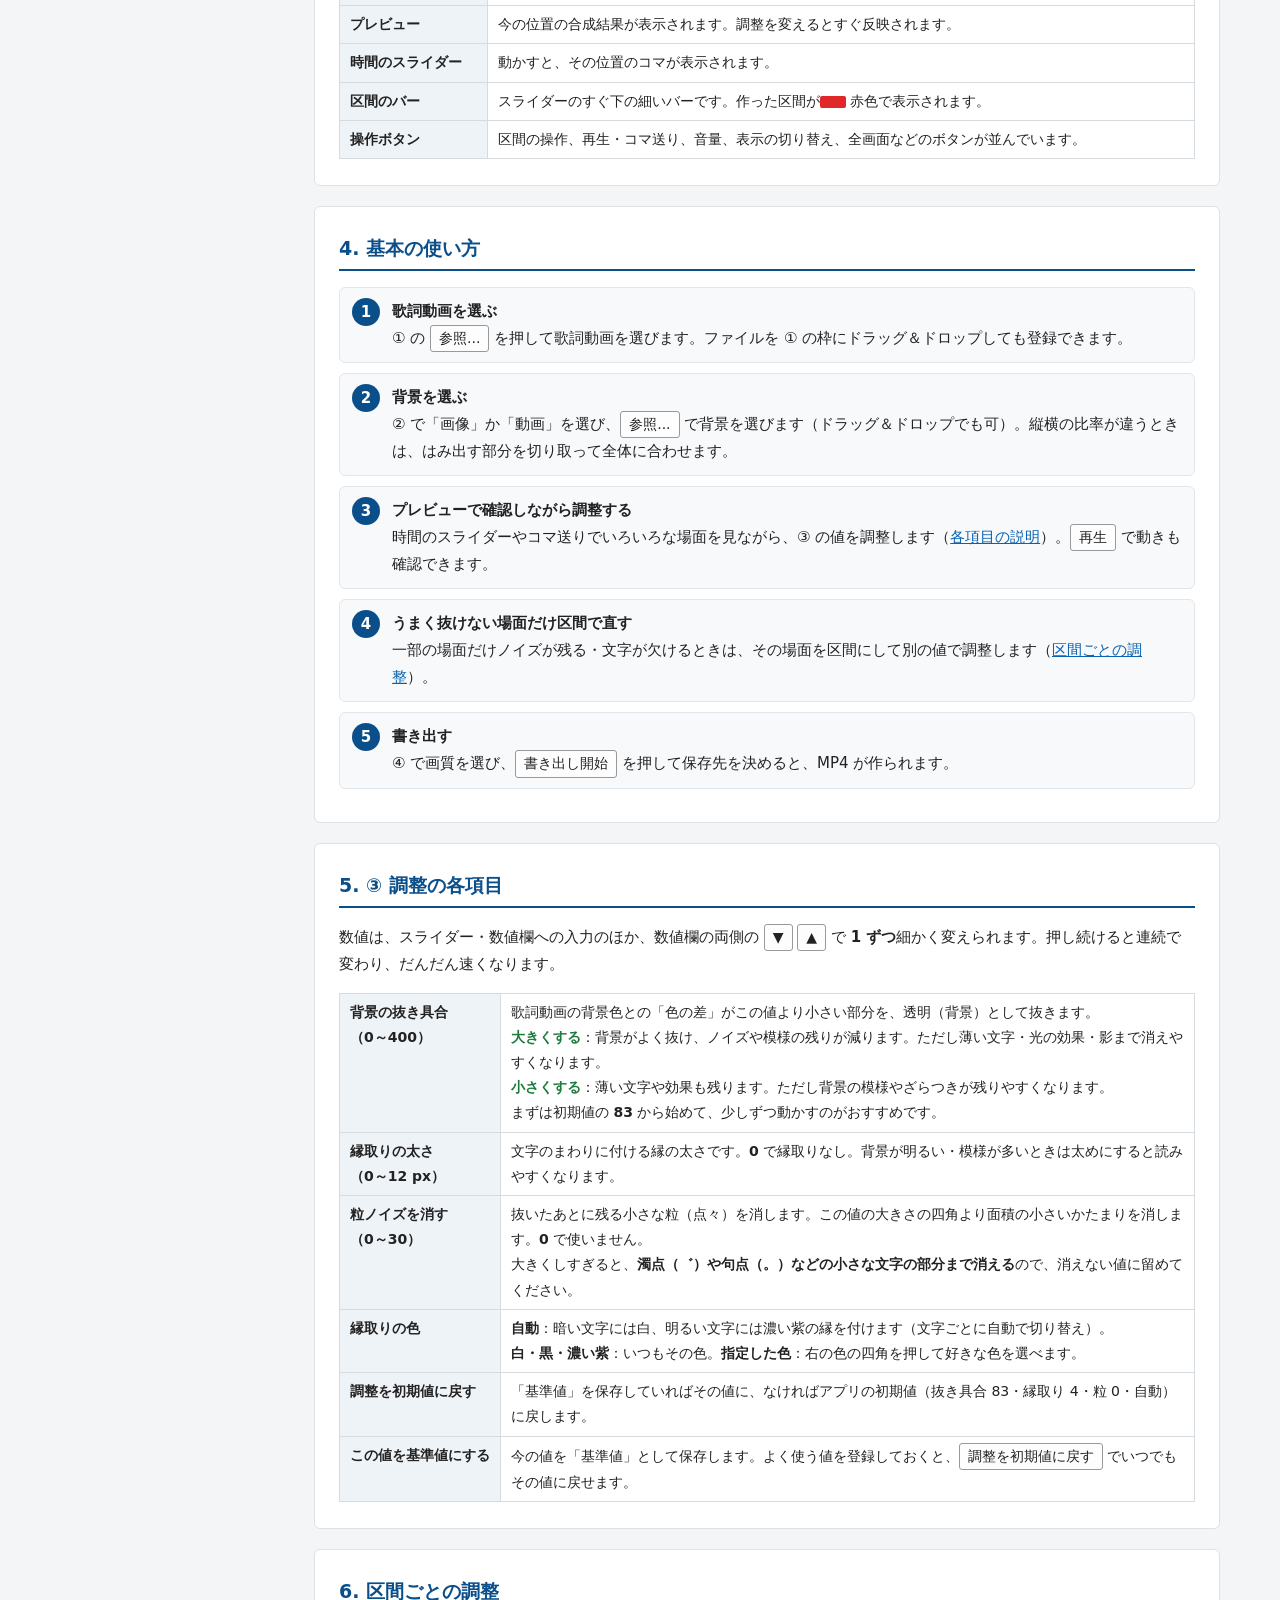
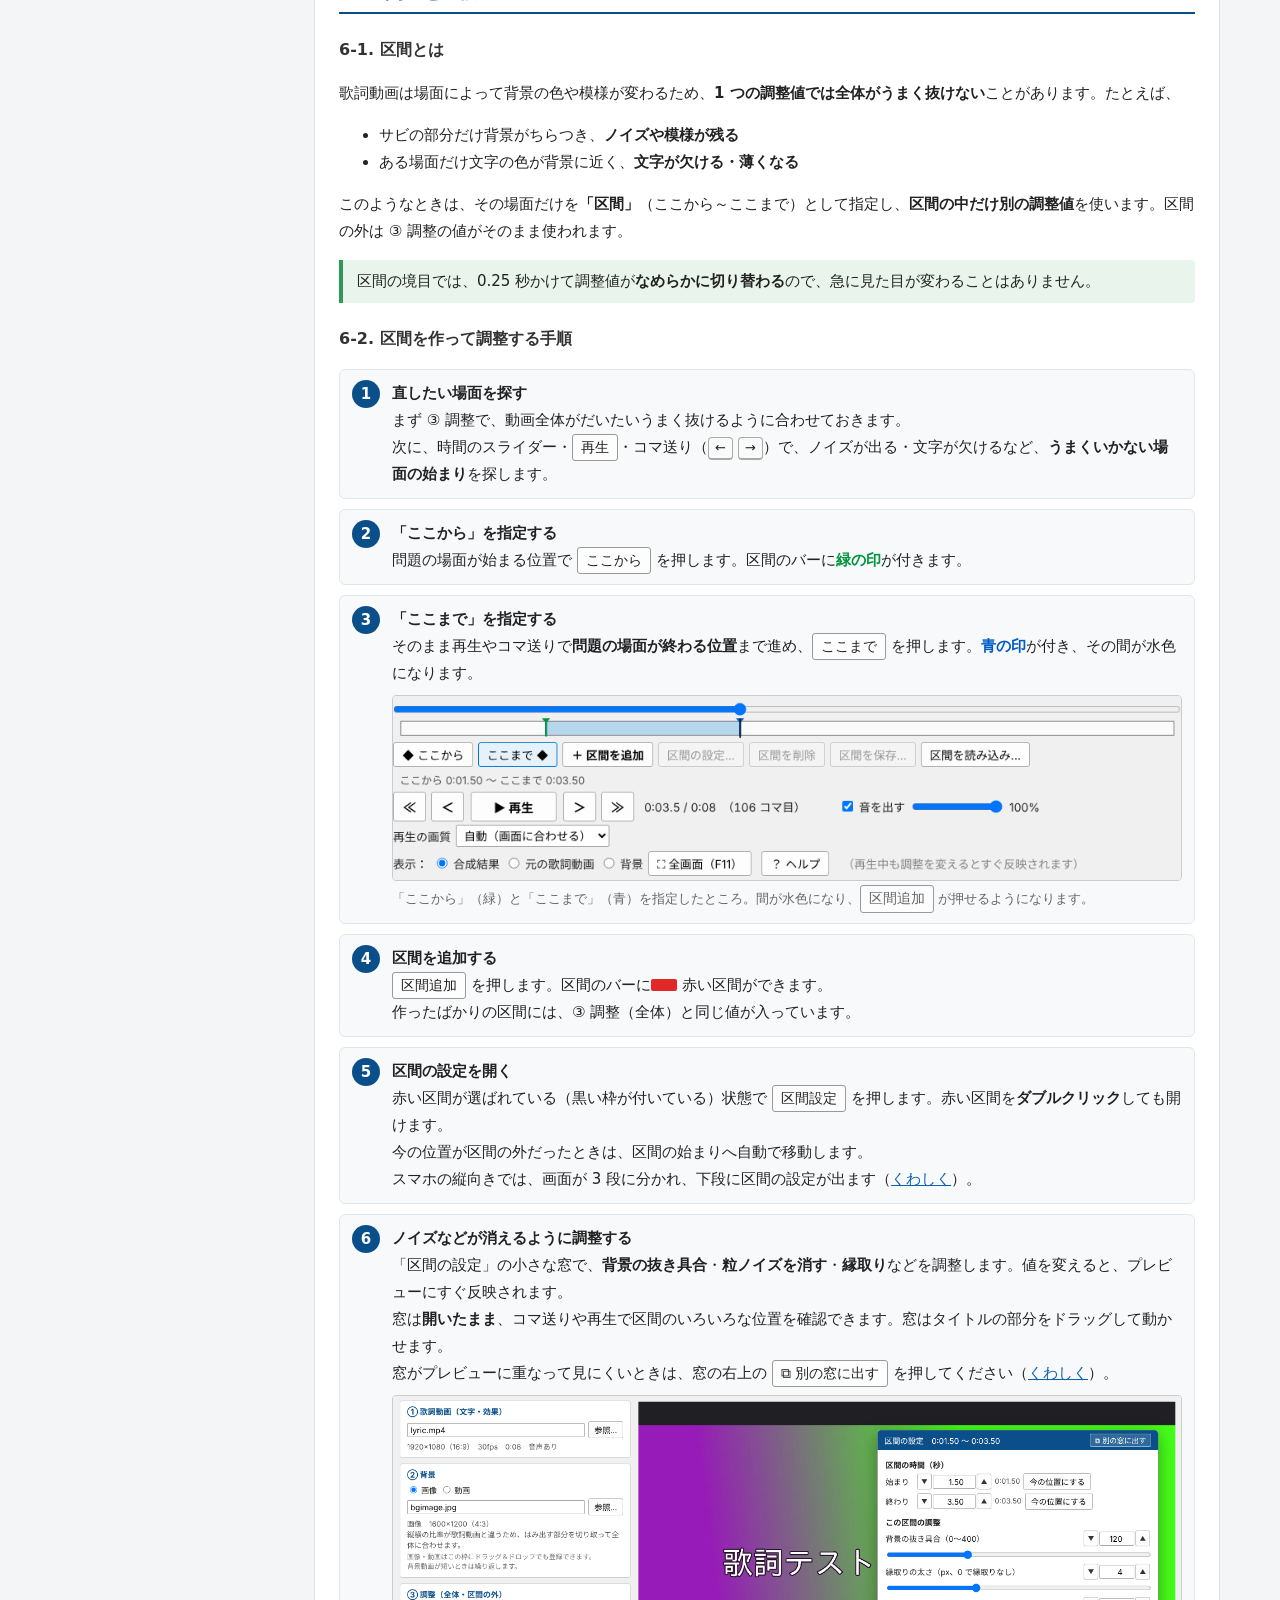
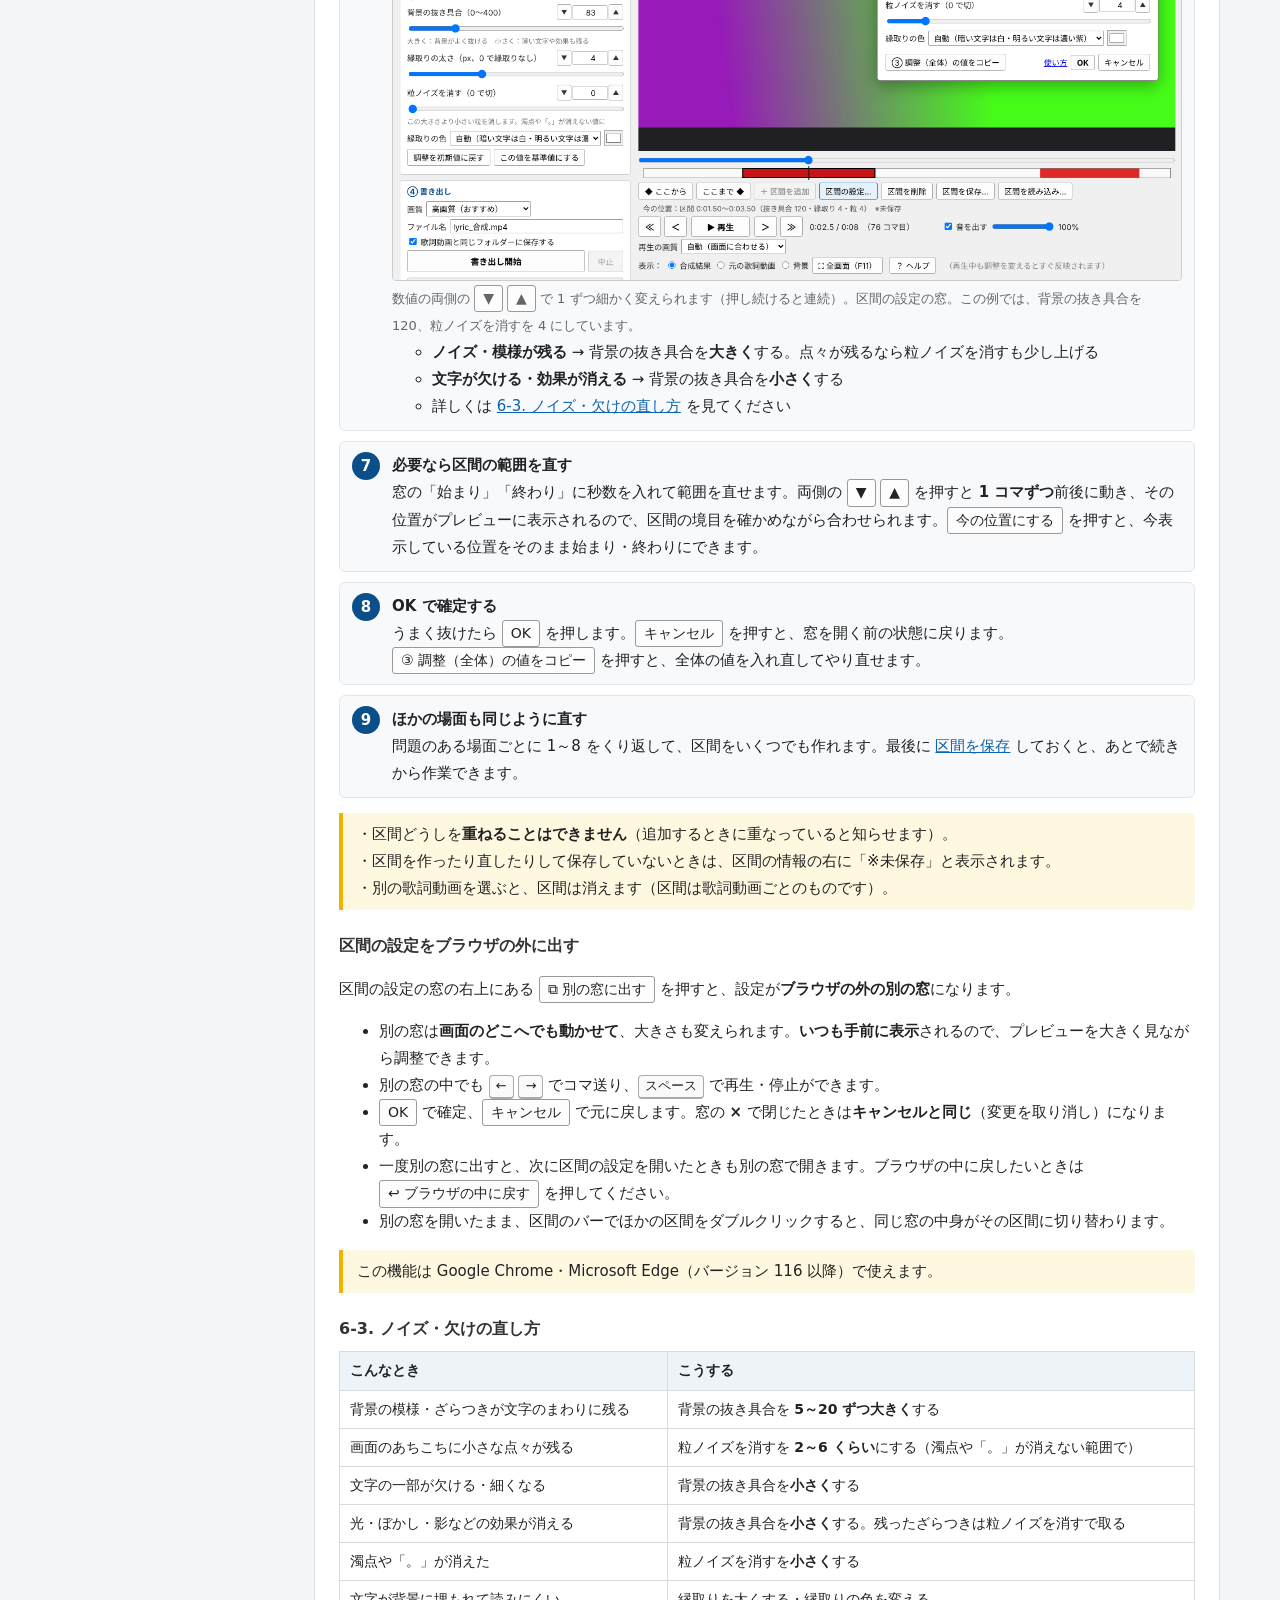
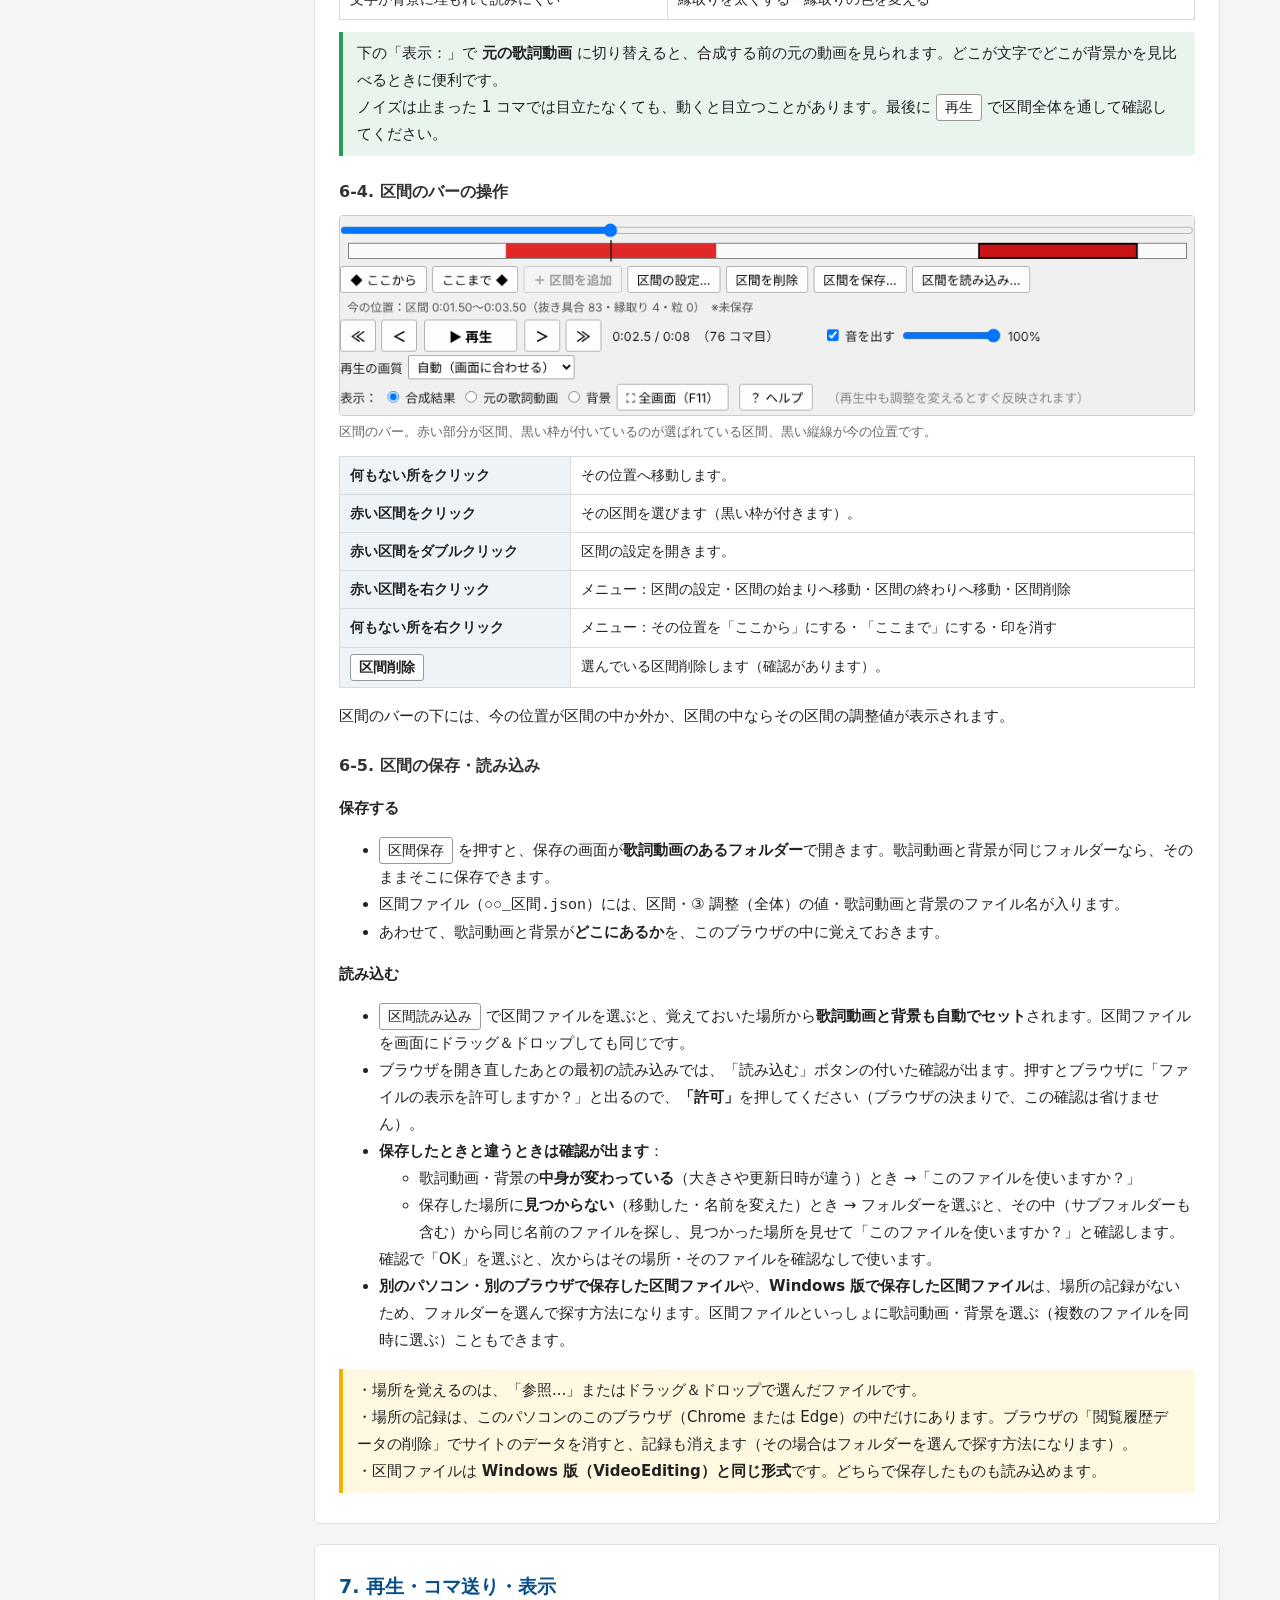
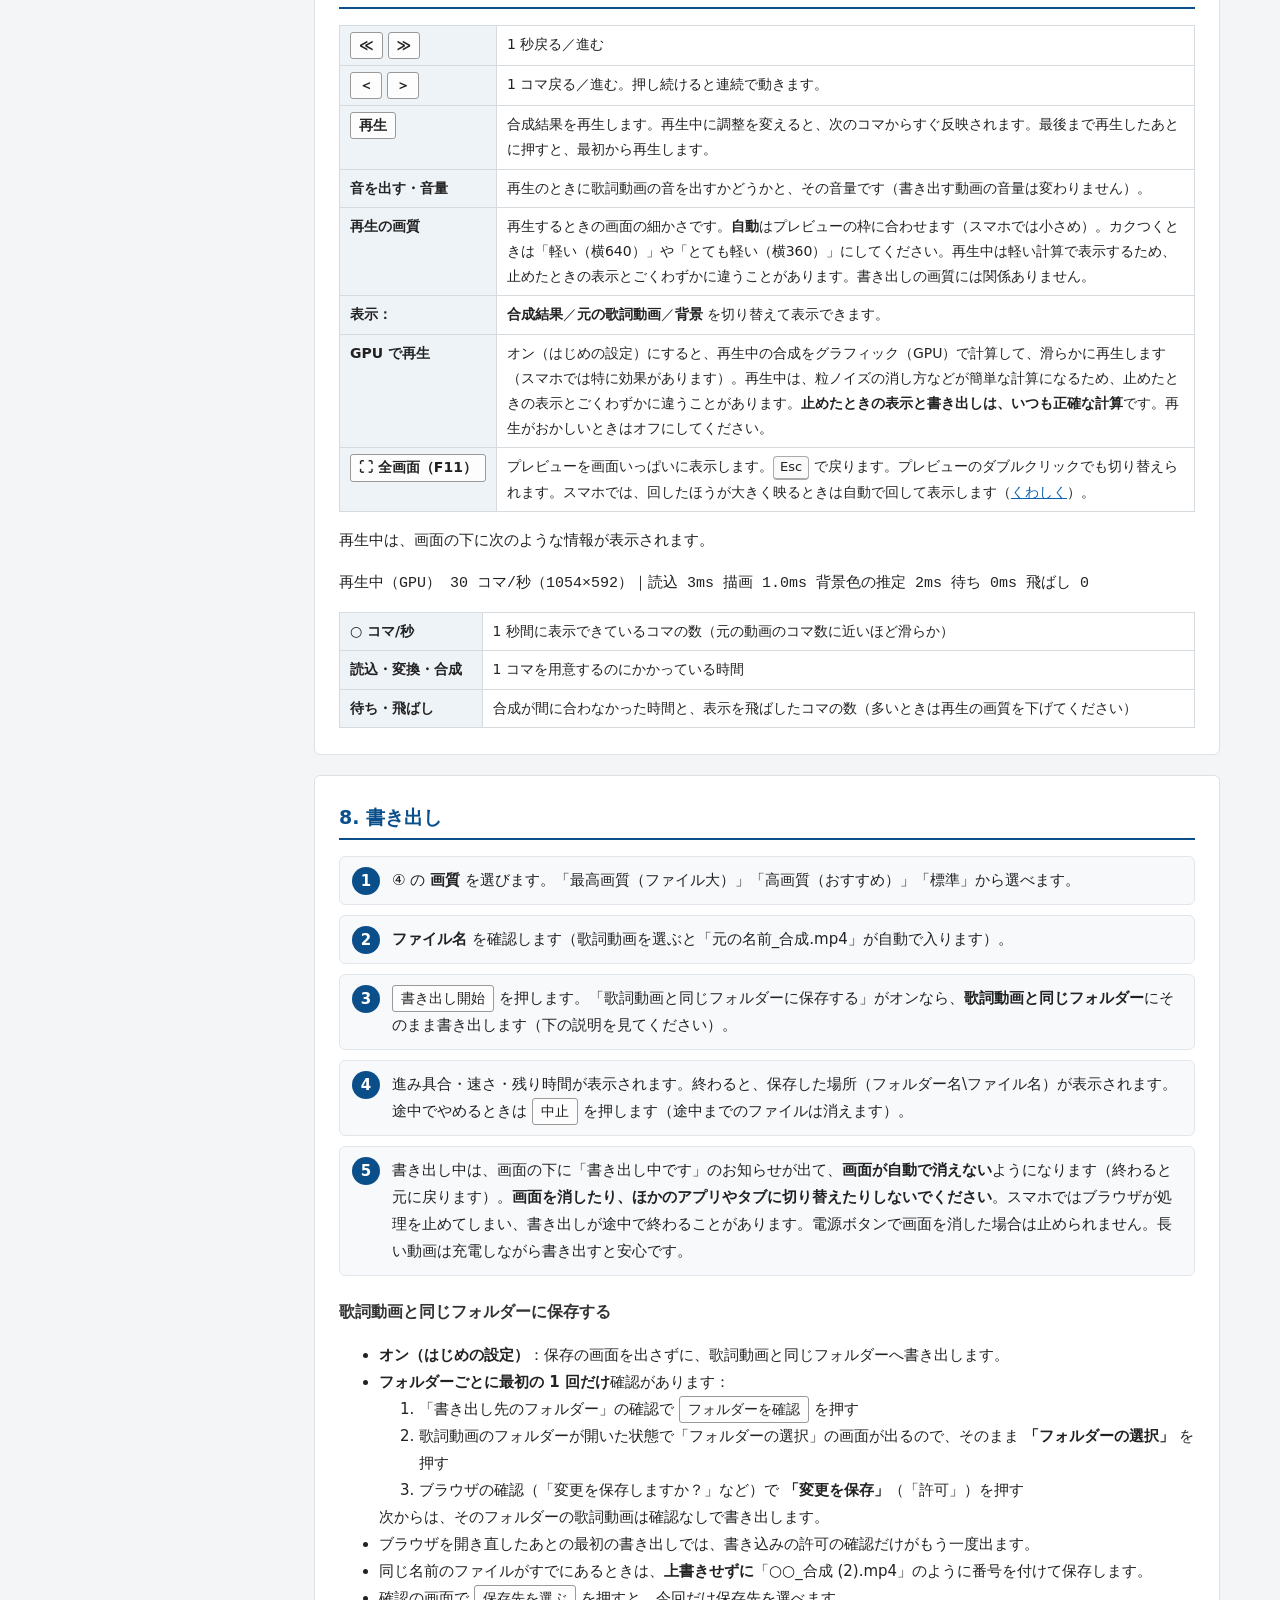
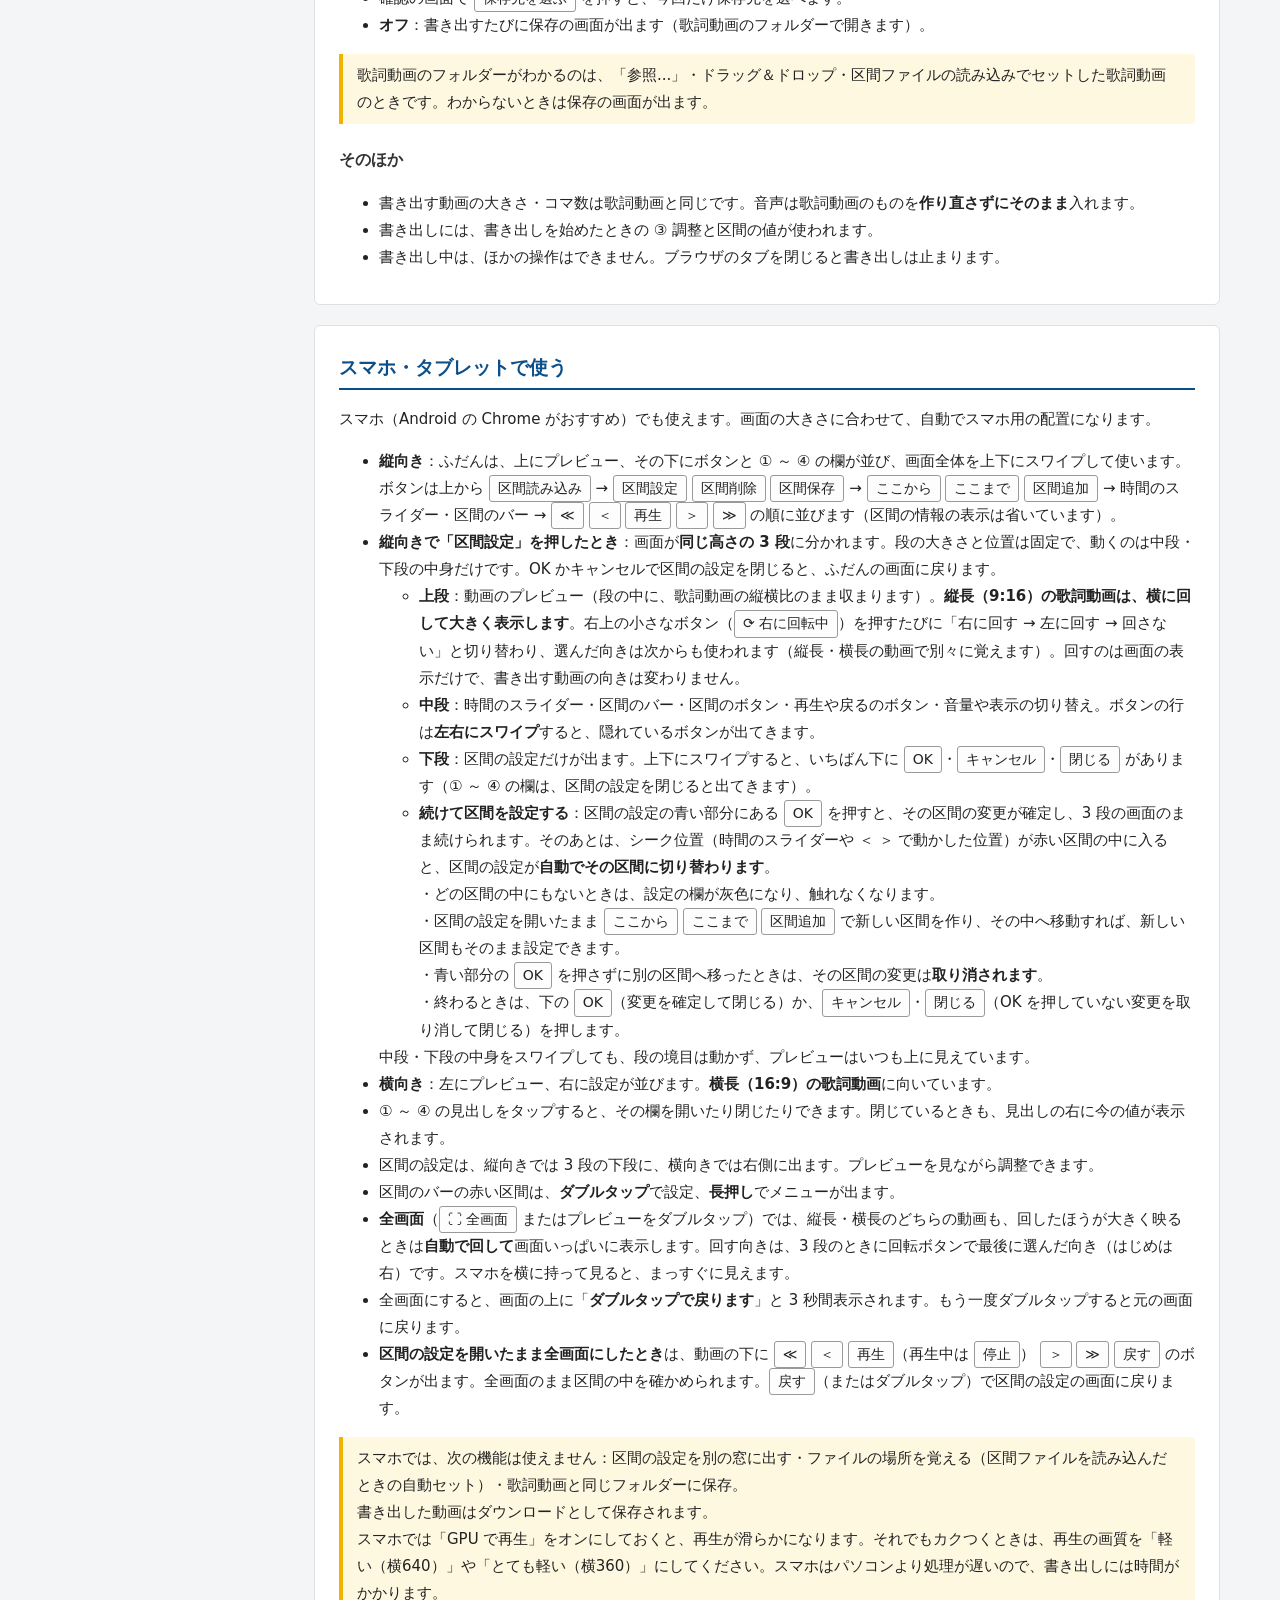
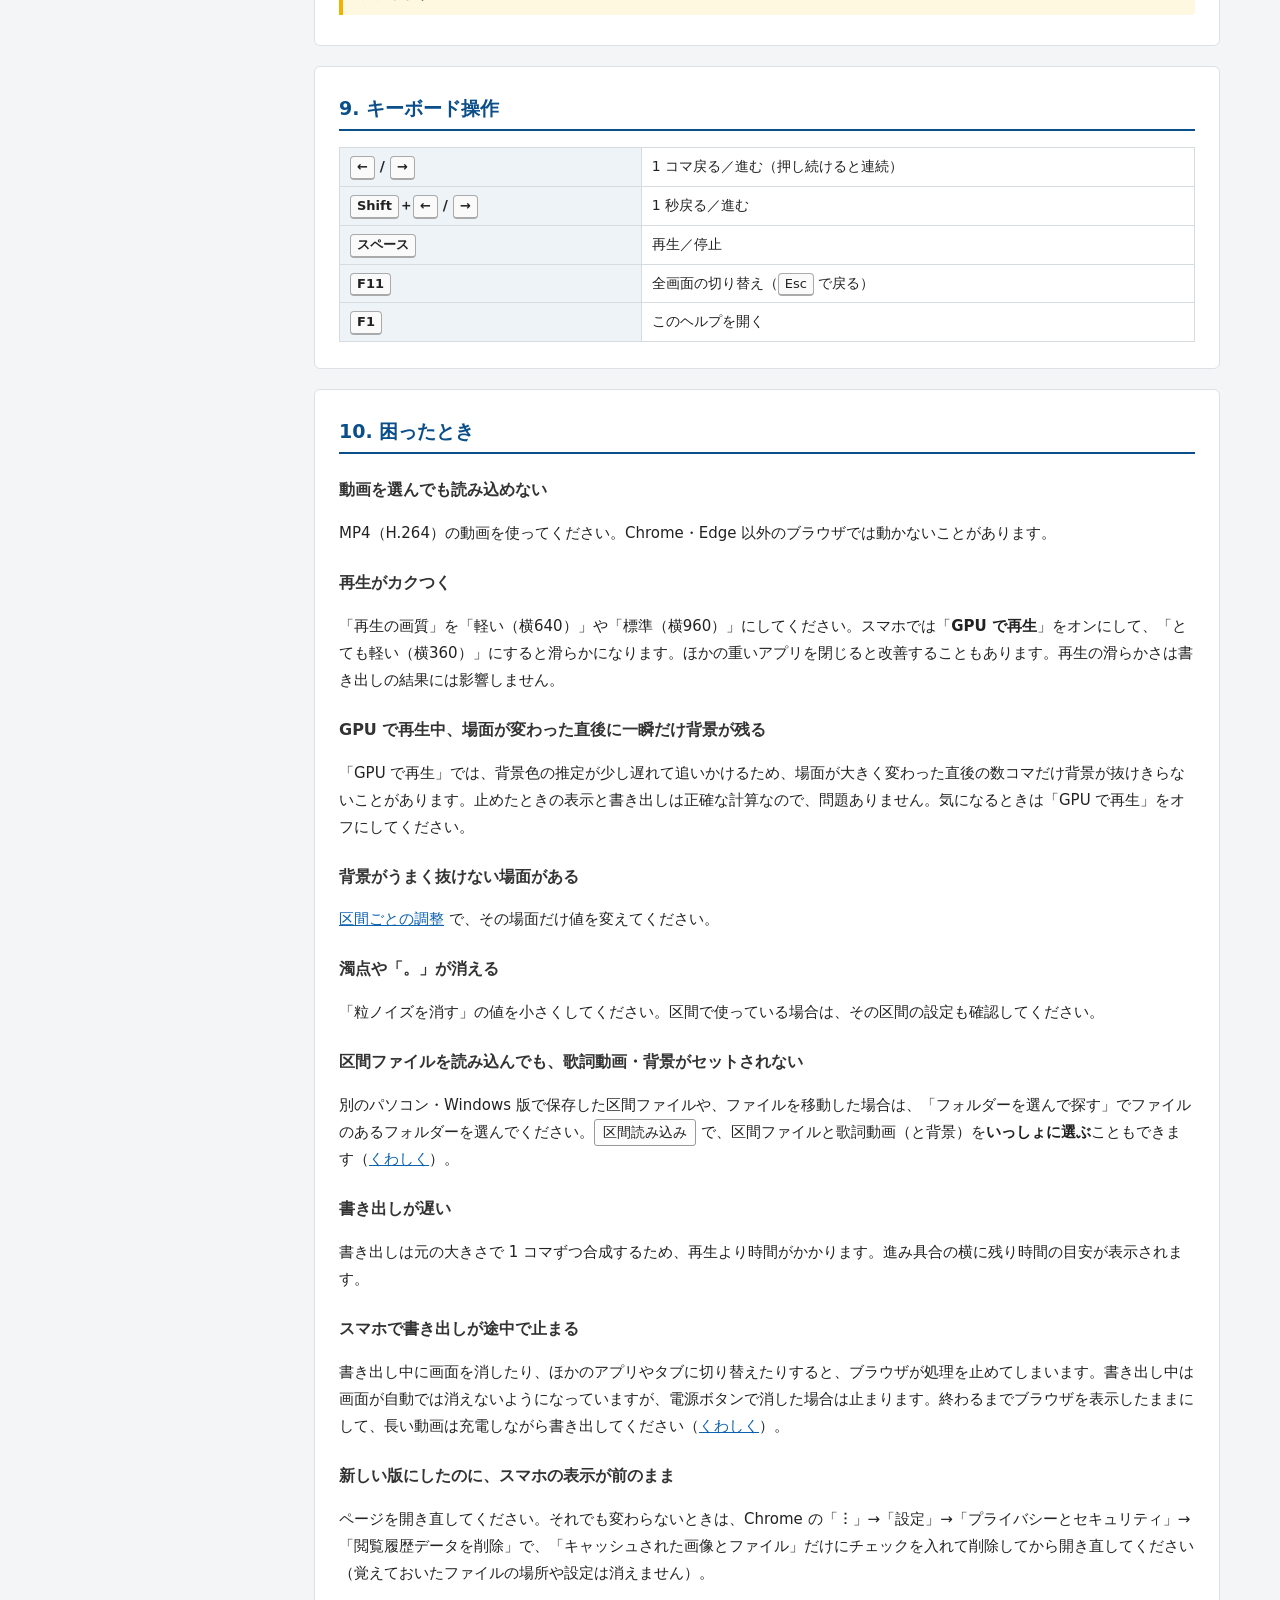
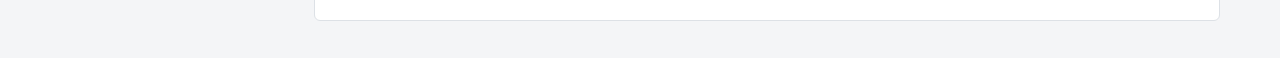
==== commit 14bc7d1a: "Add files via upload" ====
--- a/web/help.html
+++ b/web/help.html
@@ -353,7 +353,12 @@
       <ul>
         <li><b>上段</b>：動画のプレビュー（段の中に、歌詞動画の縦横比のまま収まります）。<b>縦長（9:16）の歌詞動画は、横に回して大きく表示します</b>。右上の小さなボタン（<span class="btn">⟳ 右に回転中</span>）を押すたびに「右に回す → 左に回す → 回さない」と切り替わり、選んだ向きは次からも使われます（縦長・横長の動画で別々に覚えます）。回すのは画面の表示だけで、書き出す動画の向きは変わりません。</li>
         <li><b>中段</b>：時間のスライダー・区間のバー・区間のボタン・再生や戻るのボタン・音量や表示の切り替え。ボタンの行は<b>左右にスワイプ</b>すると、隠れているボタンが出てきます。</li>
-        <li><b>下段</b>：区間の設定だけが出ます。上下にスワイプすると、いちばん下に <span class="btn">OK</span>・<span class="btn">キャンセル</span> があります（① ～ ④ の欄は、区間の設定を閉じると出てきます）。</li>
+        <li><b>下段</b>：区間の設定だけが出ます。上下にスワイプすると、いちばん下に <span class="btn">OK</span>・<span class="btn">キャンセル</span>・<span class="btn">閉じる</span> があります（① ～ ④ の欄は、区間の設定を閉じると出てきます）。</li>
+        <li><b>続けて区間を設定する</b>：区間の設定の青い部分にある <span class="btn">OK</span> を押すと、その区間の変更が確定し、3 段の画面のまま続けられます。そのあとは、シーク位置（時間のスライダーや ＜ ＞ で動かした位置）が赤い区間の中に入ると、区間の設定が<b>自動でその区間に切り替わります</b>。<br>
+          ・どの区間の中にもないときは、設定の欄が灰色になり、触れなくなります。<br>
+          ・区間の設定を開いたまま <span class="btn">ここから</span> <span class="btn">ここまで</span> <span class="btn">区間追加</span> で新しい区間を作り、その中へ移動すれば、新しい区間もそのまま設定できます。<br>
+          ・青い部分の <span class="btn">OK</span> を押さずに別の区間へ移ったときは、その区間の変更は<b>取り消されます</b>。<br>
+          ・終わるときは、下の <span class="btn">OK</span>（変更を確定して閉じる）か、<span class="btn">キャンセル</span>・<span class="btn">閉じる</span>（OK を押していない変更を取り消して閉じる）を押します。</li>
       </ul>
       中段・下段の中身をスワイプしても、段の境目は動かず、プレビューはいつも上に見えています。</li>
     <li><b>横向き</b>：左にプレビュー、右に設定が並びます。<b>横長（16:9）の歌詞動画</b>に向いています。</li>
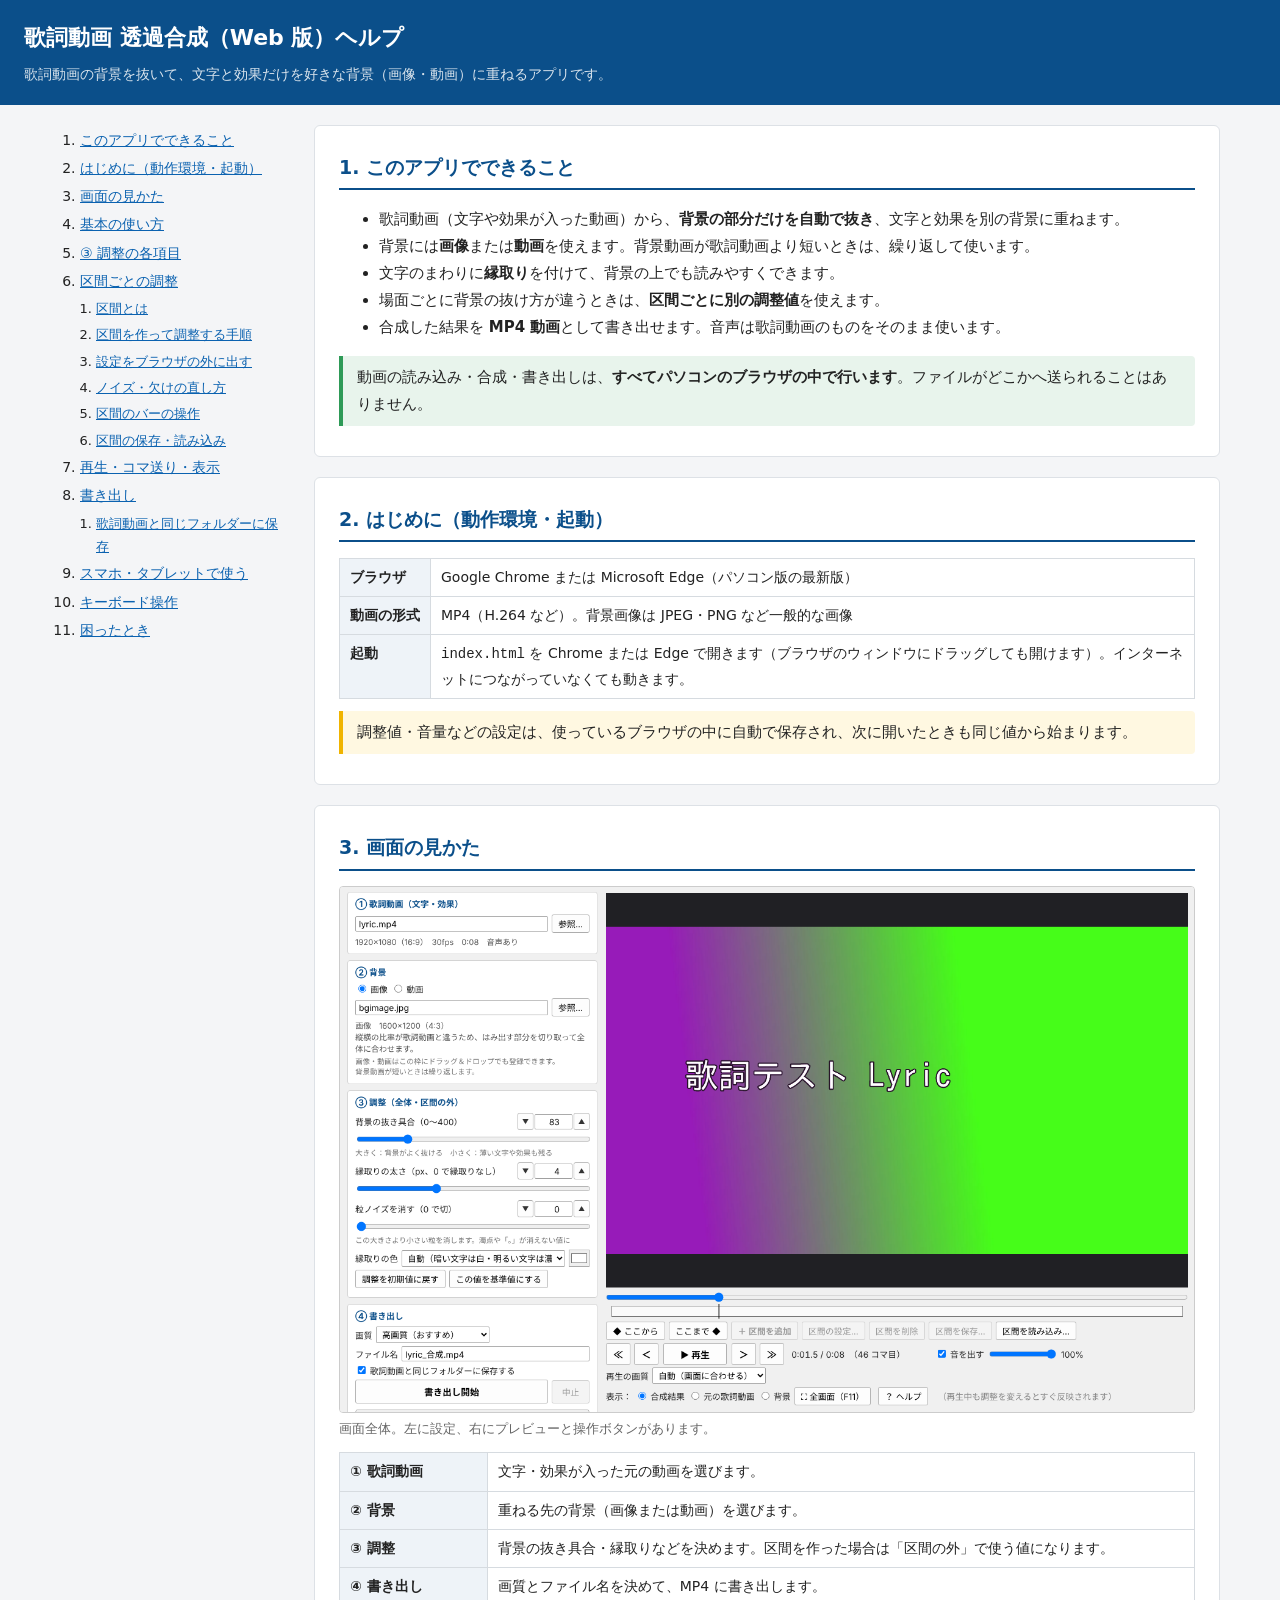
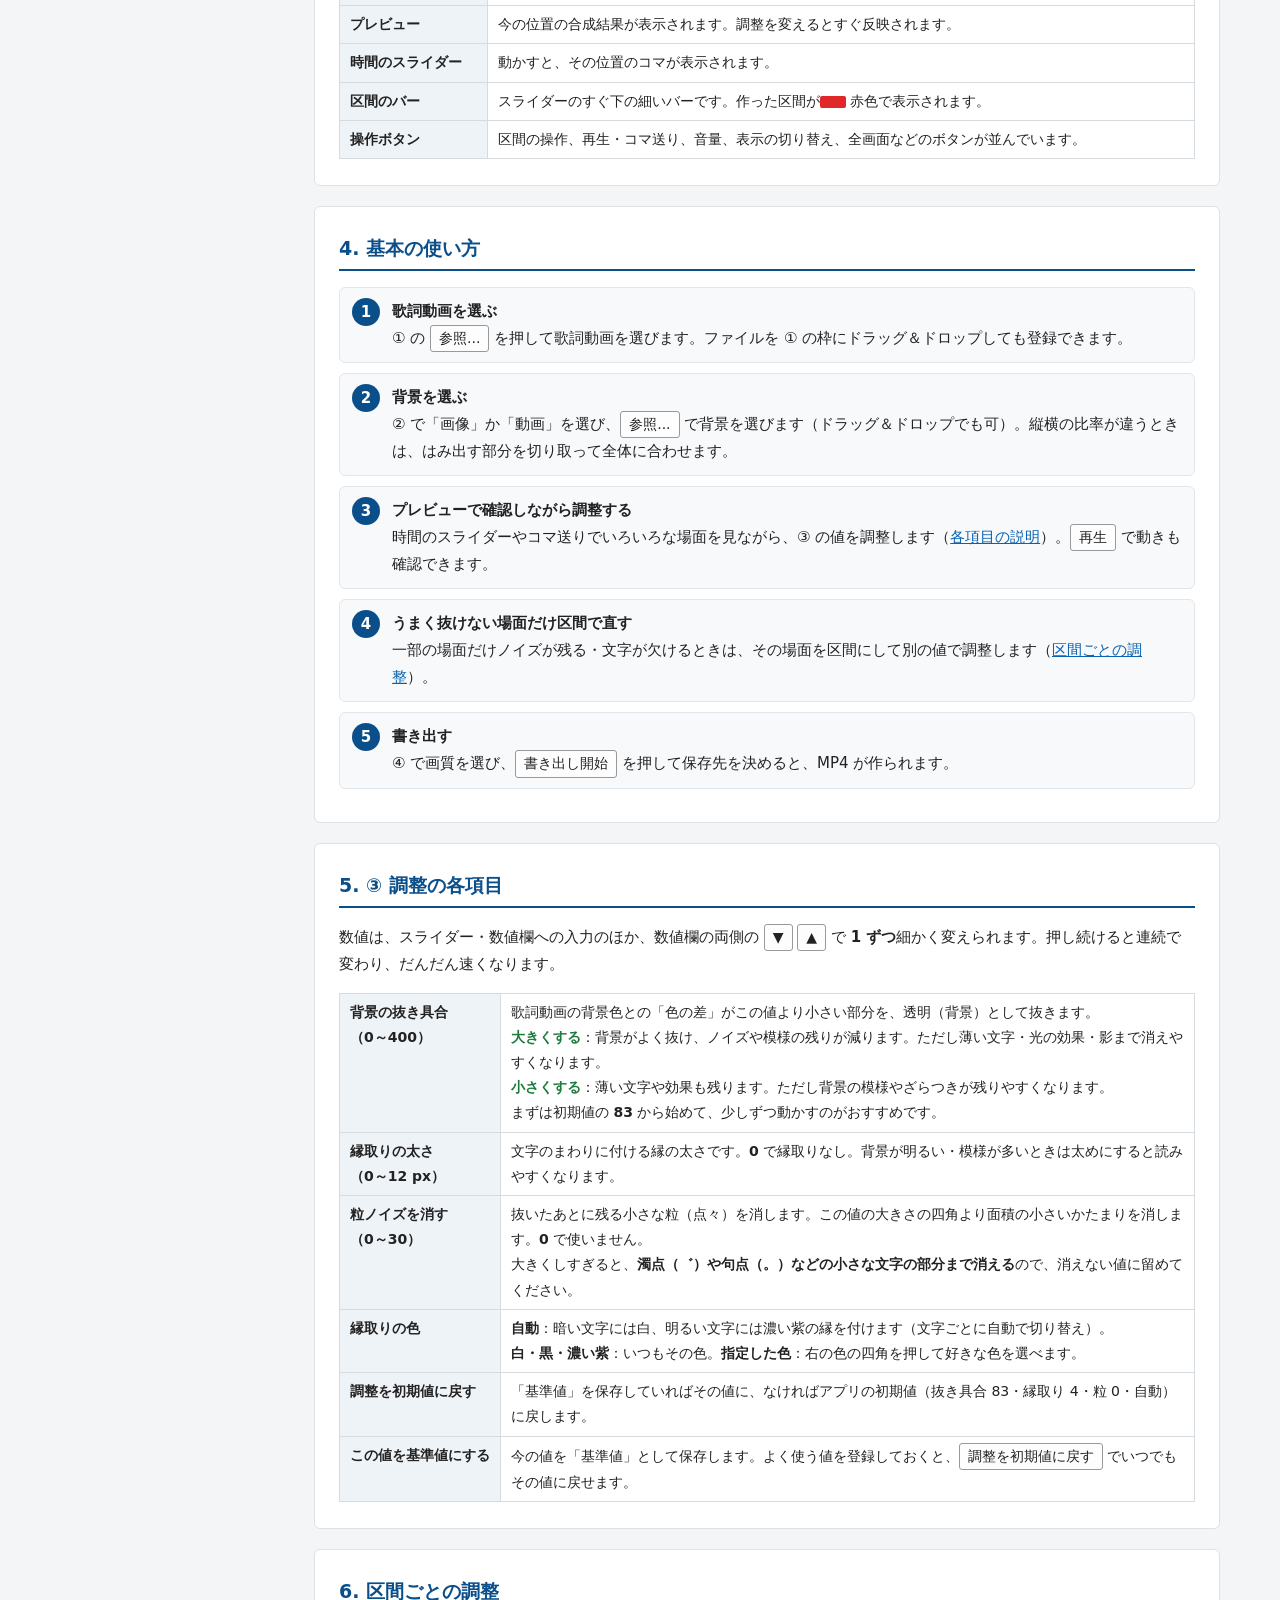
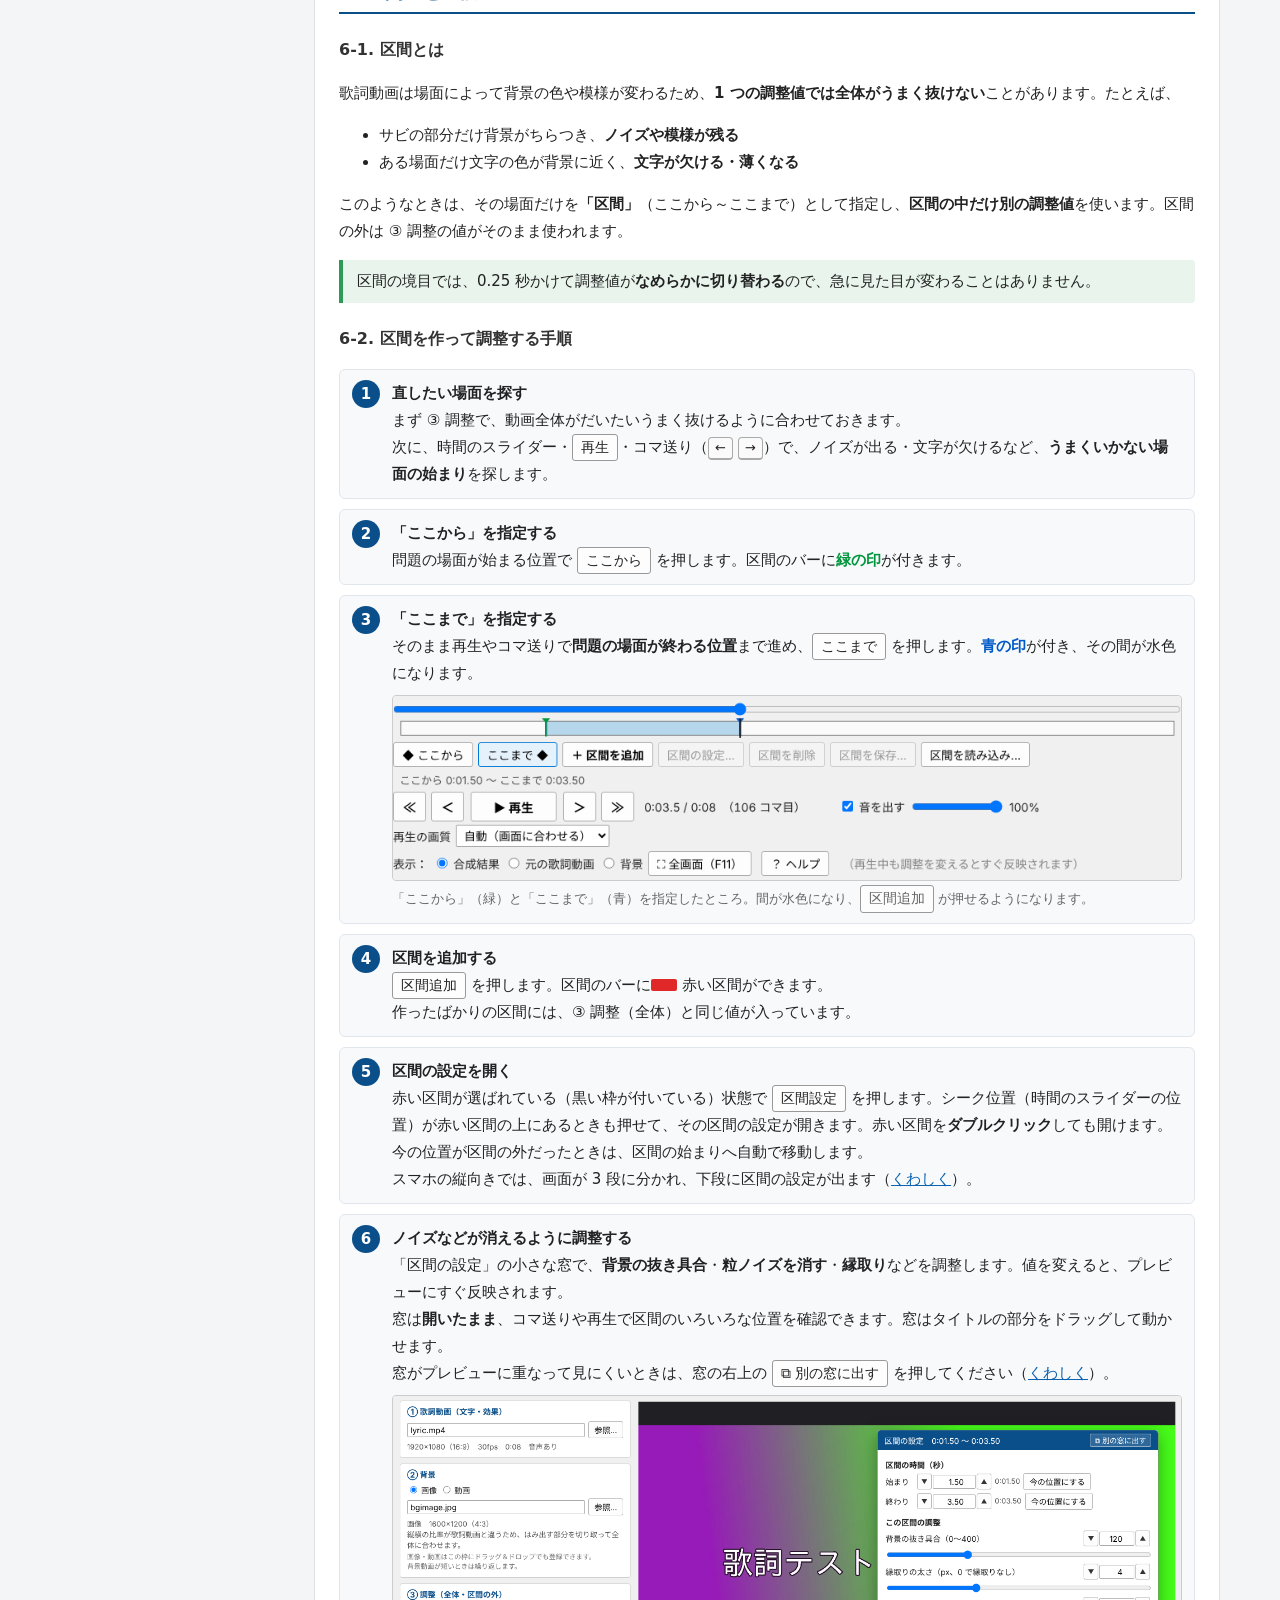
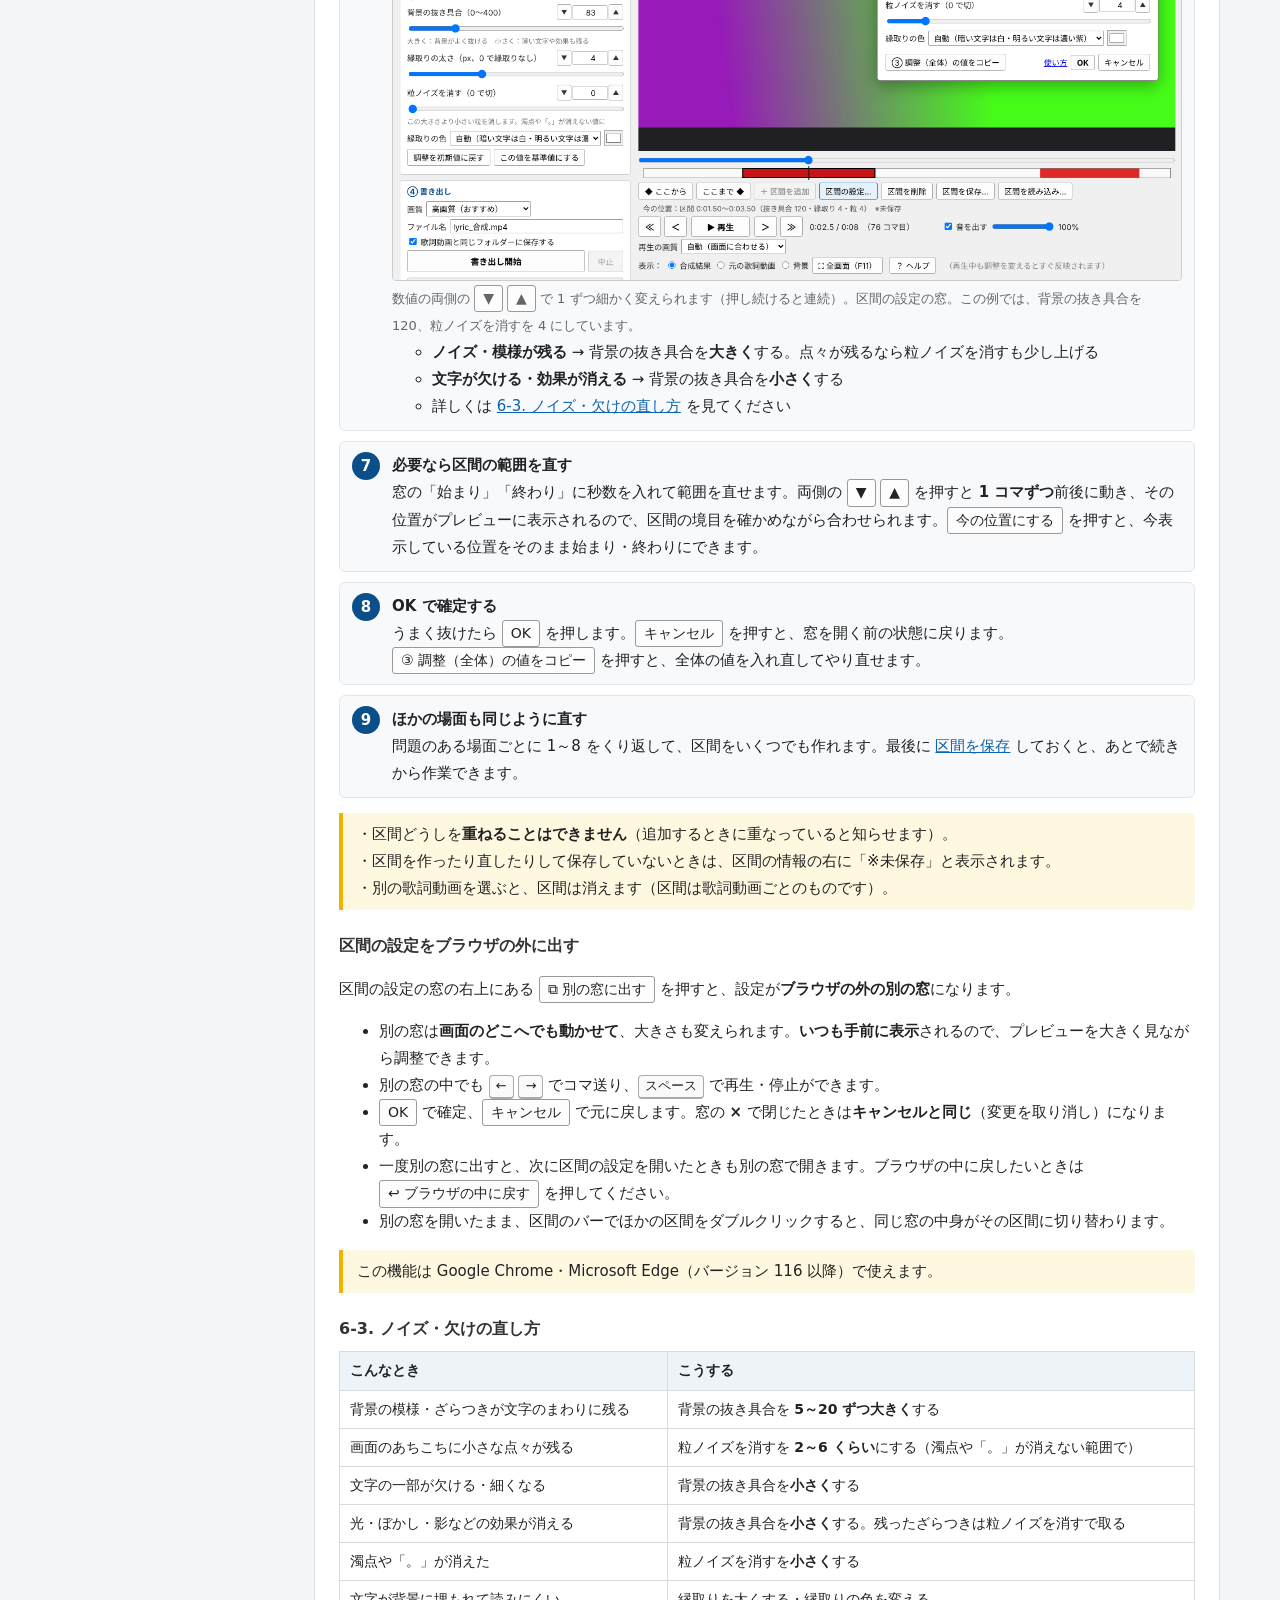
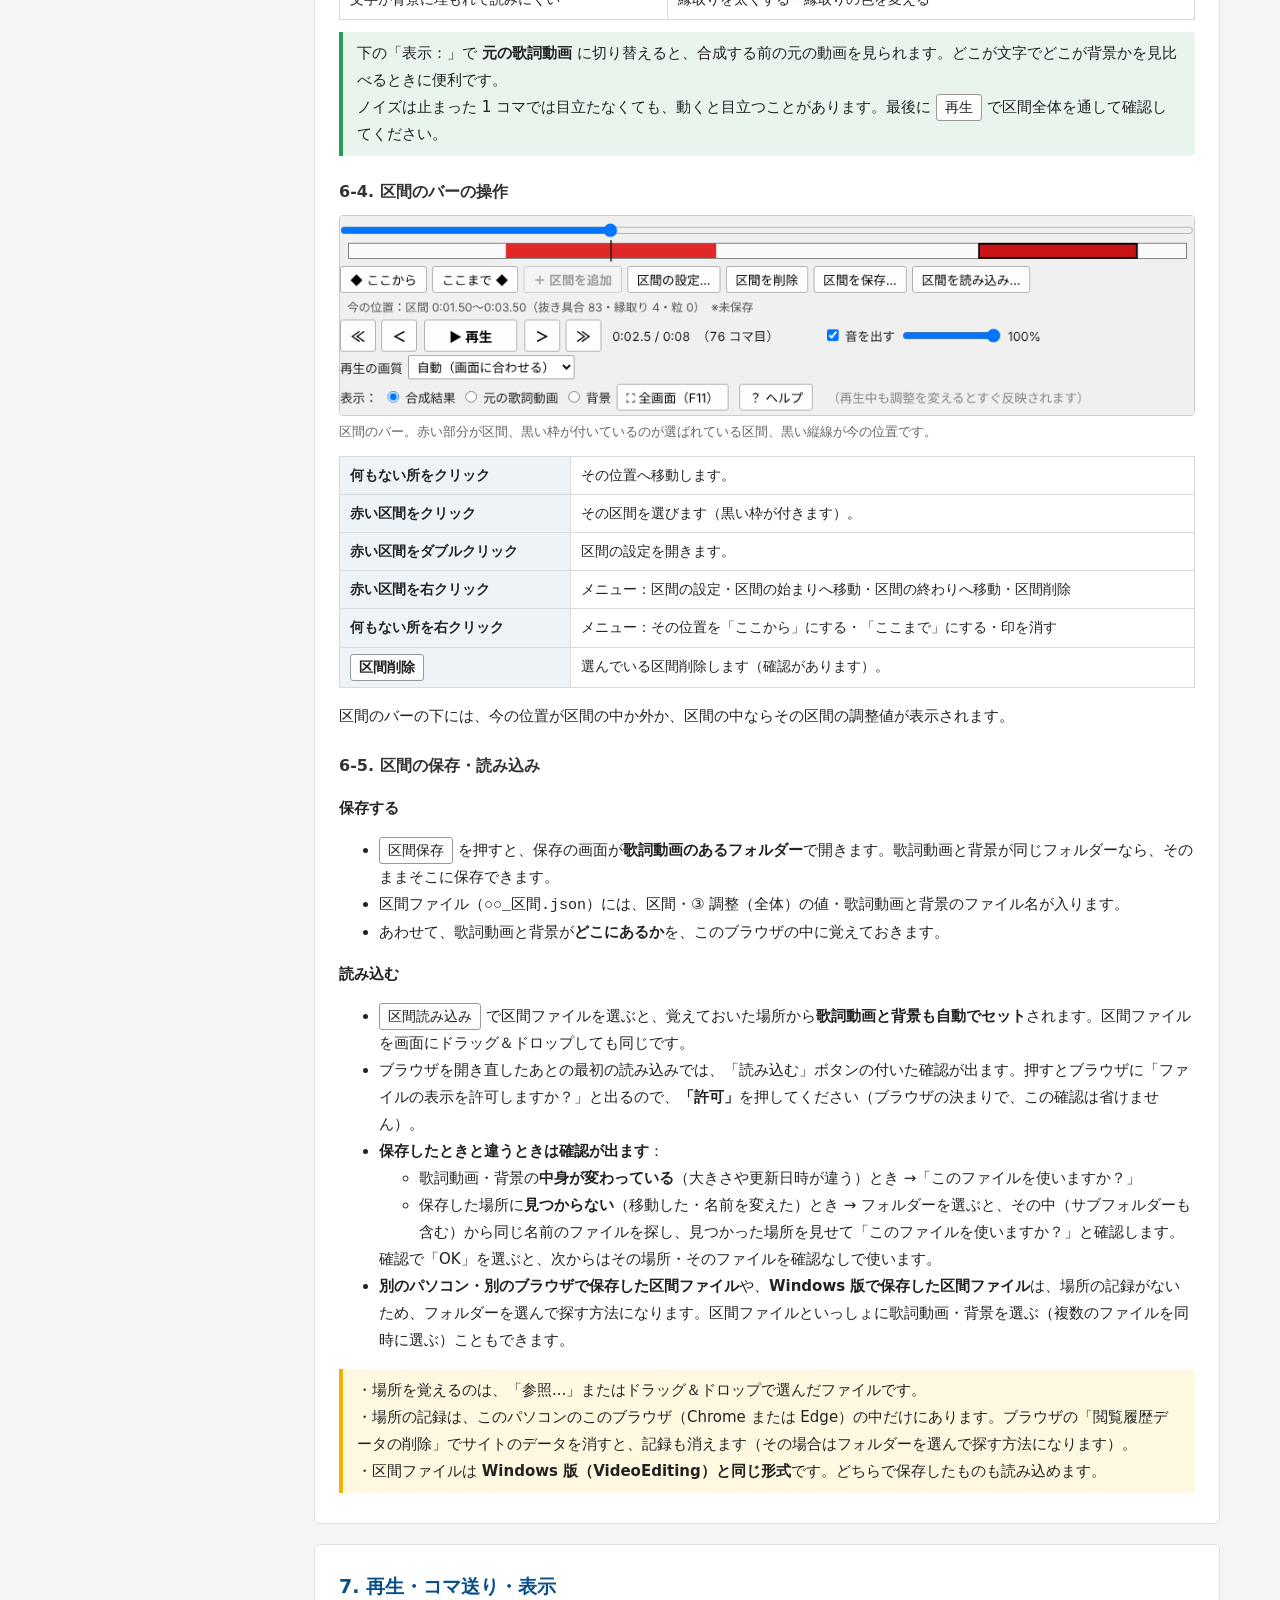
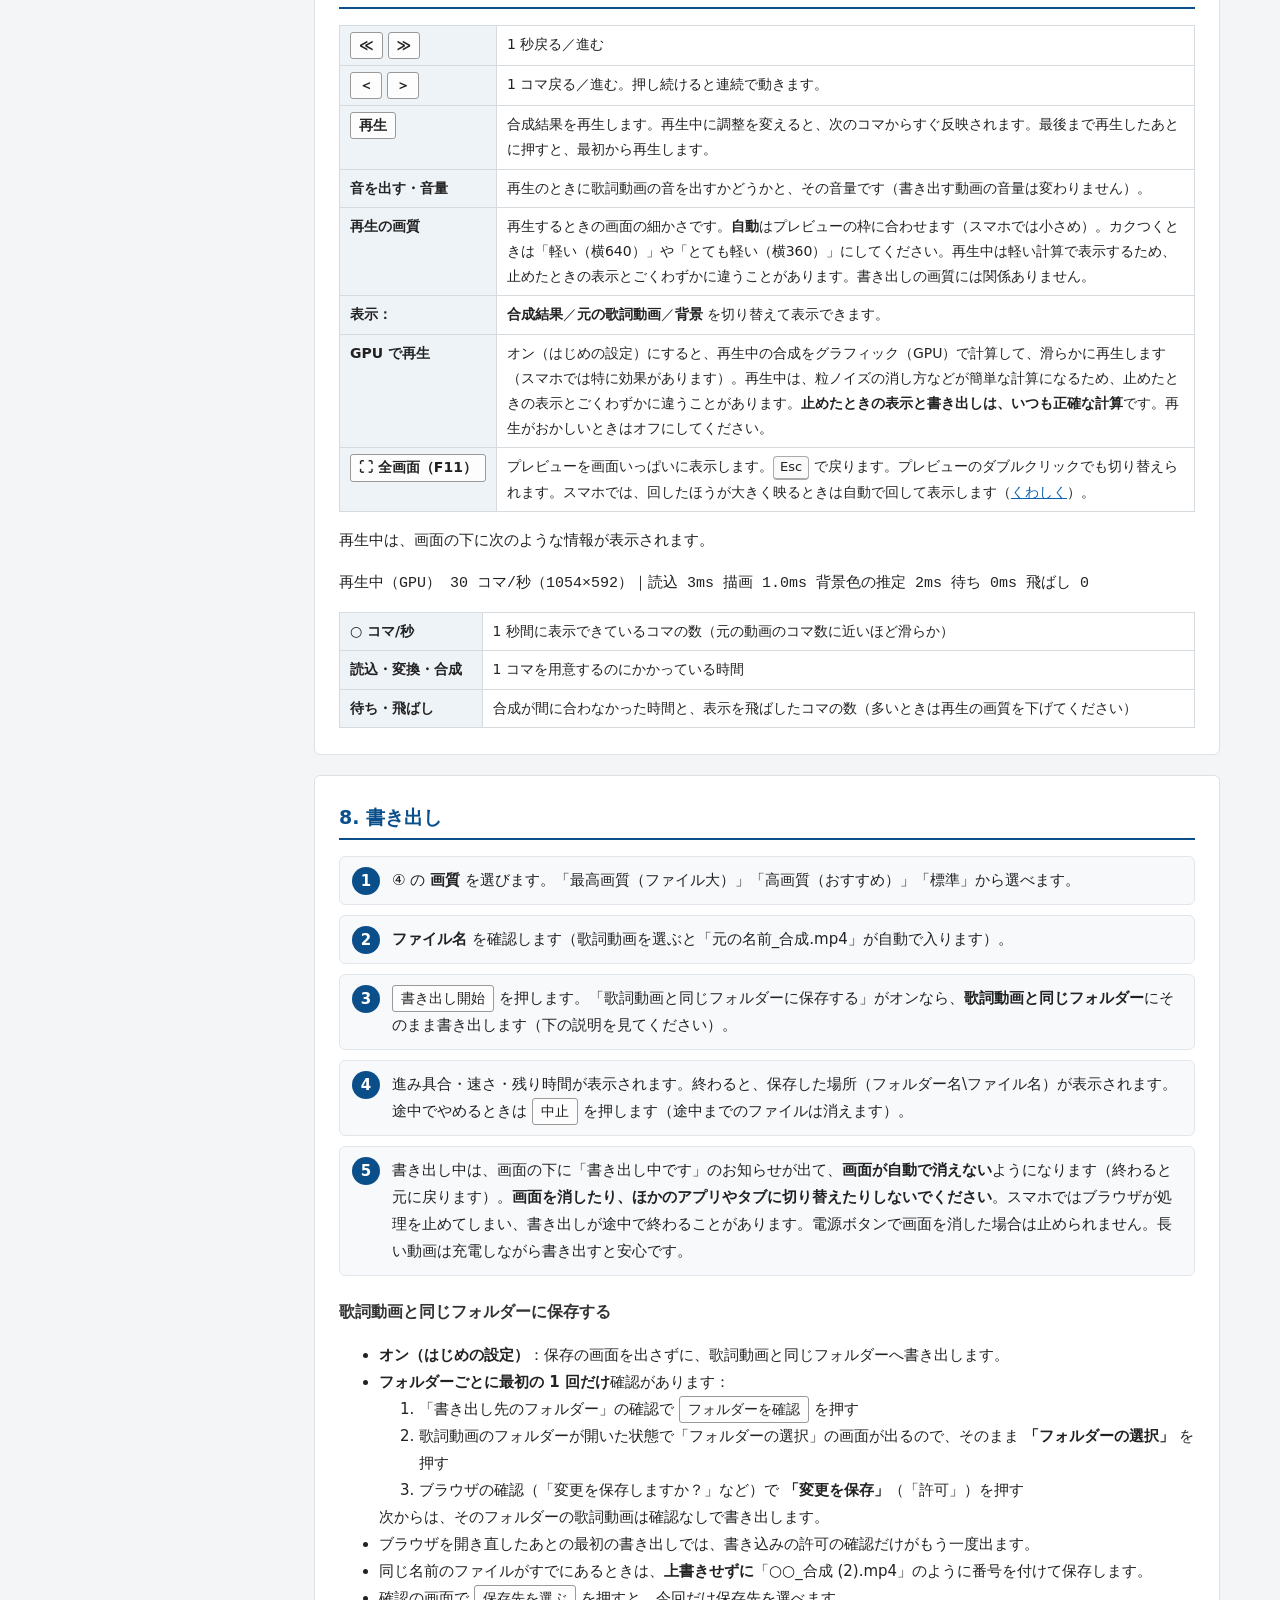
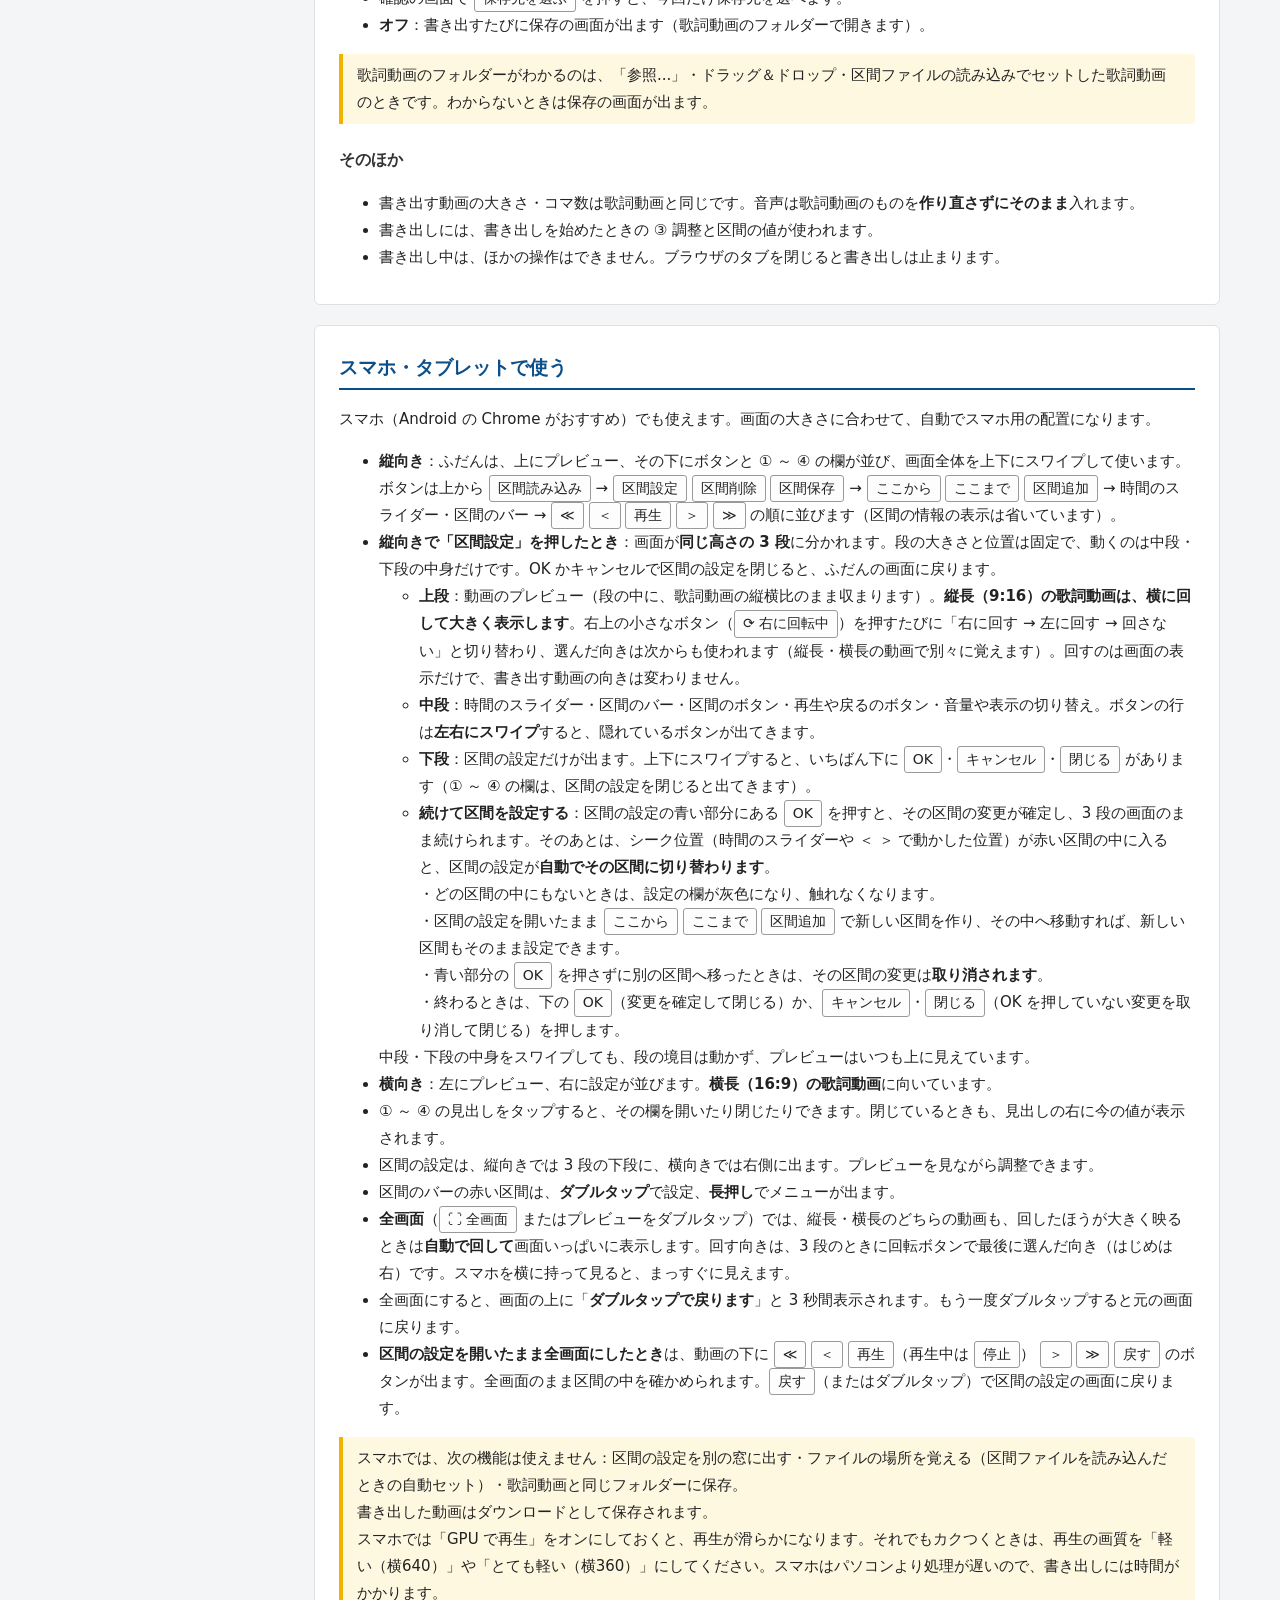
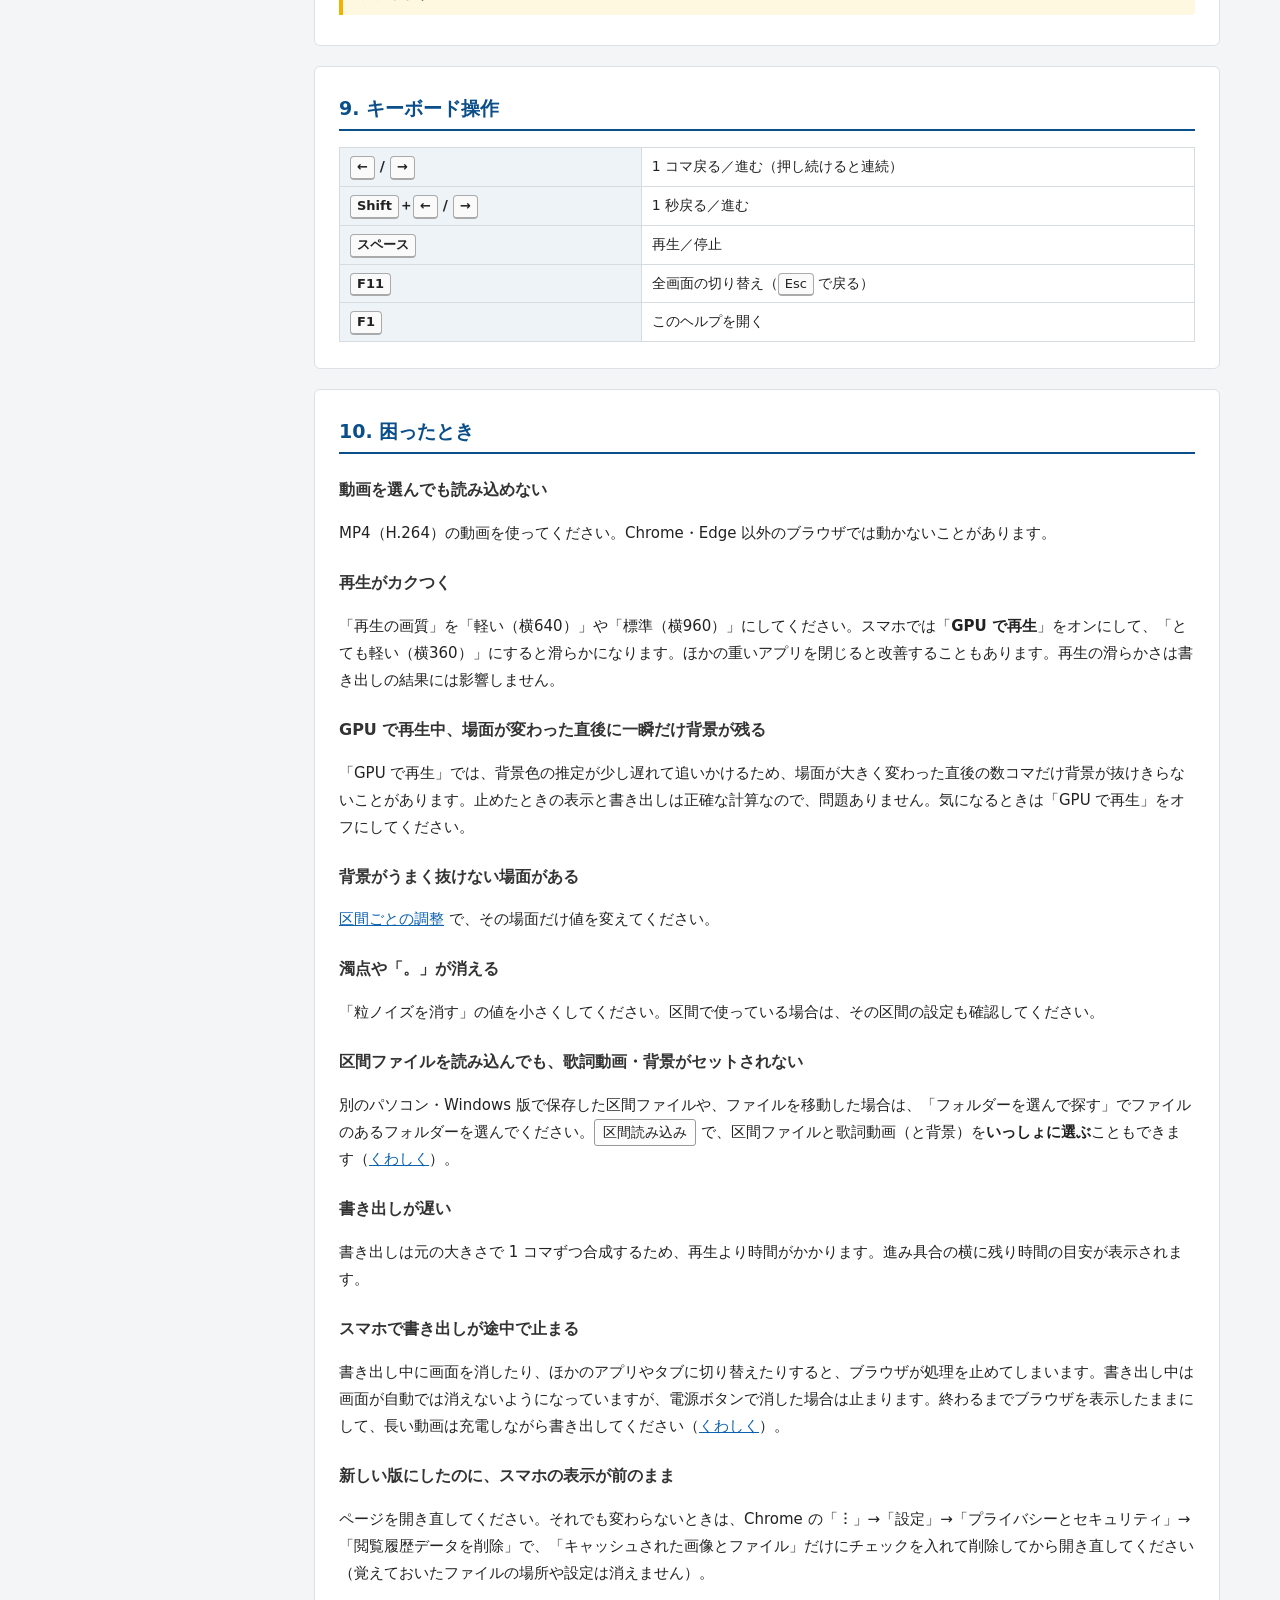
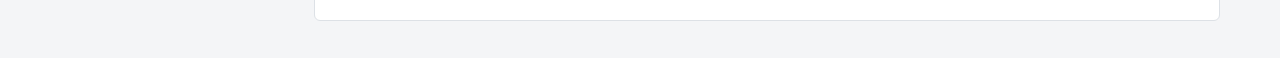
==== commit b548f8fe: "Add files via upload" ====
--- a/web/help.html
+++ b/web/help.html
@@ -191,7 +191,7 @@
       <span class="btn">区間追加</span> を押します。区間のバーに<span class="seg"></span> 赤い区間ができます。<br>
       作ったばかりの区間には、③ 調整（全体）と同じ値が入っています。</li>
     <li><b>区間の設定を開く</b><br>
-      赤い区間が選ばれている（黒い枠が付いている）状態で <span class="btn">区間設定</span> を押します。赤い区間を<b>ダブルクリック</b>しても開けます。<br>
+      赤い区間が選ばれている（黒い枠が付いている）状態で <span class="btn">区間設定</span> を押します。シーク位置（時間のスライダーの位置）が赤い区間の上にあるときも押せて、その区間の設定が開きます。赤い区間を<b>ダブルクリック</b>しても開けます。<br>
       今の位置が区間の外だったときは、区間の始まりへ自動で移動します。<br>
       スマホの縦向きでは、画面が 3 段に分かれ、下段に区間の設定が出ます（<a href="#mobile">くわしく</a>）。</li>
     <li><b>ノイズなどが消えるように調整する</b><br>
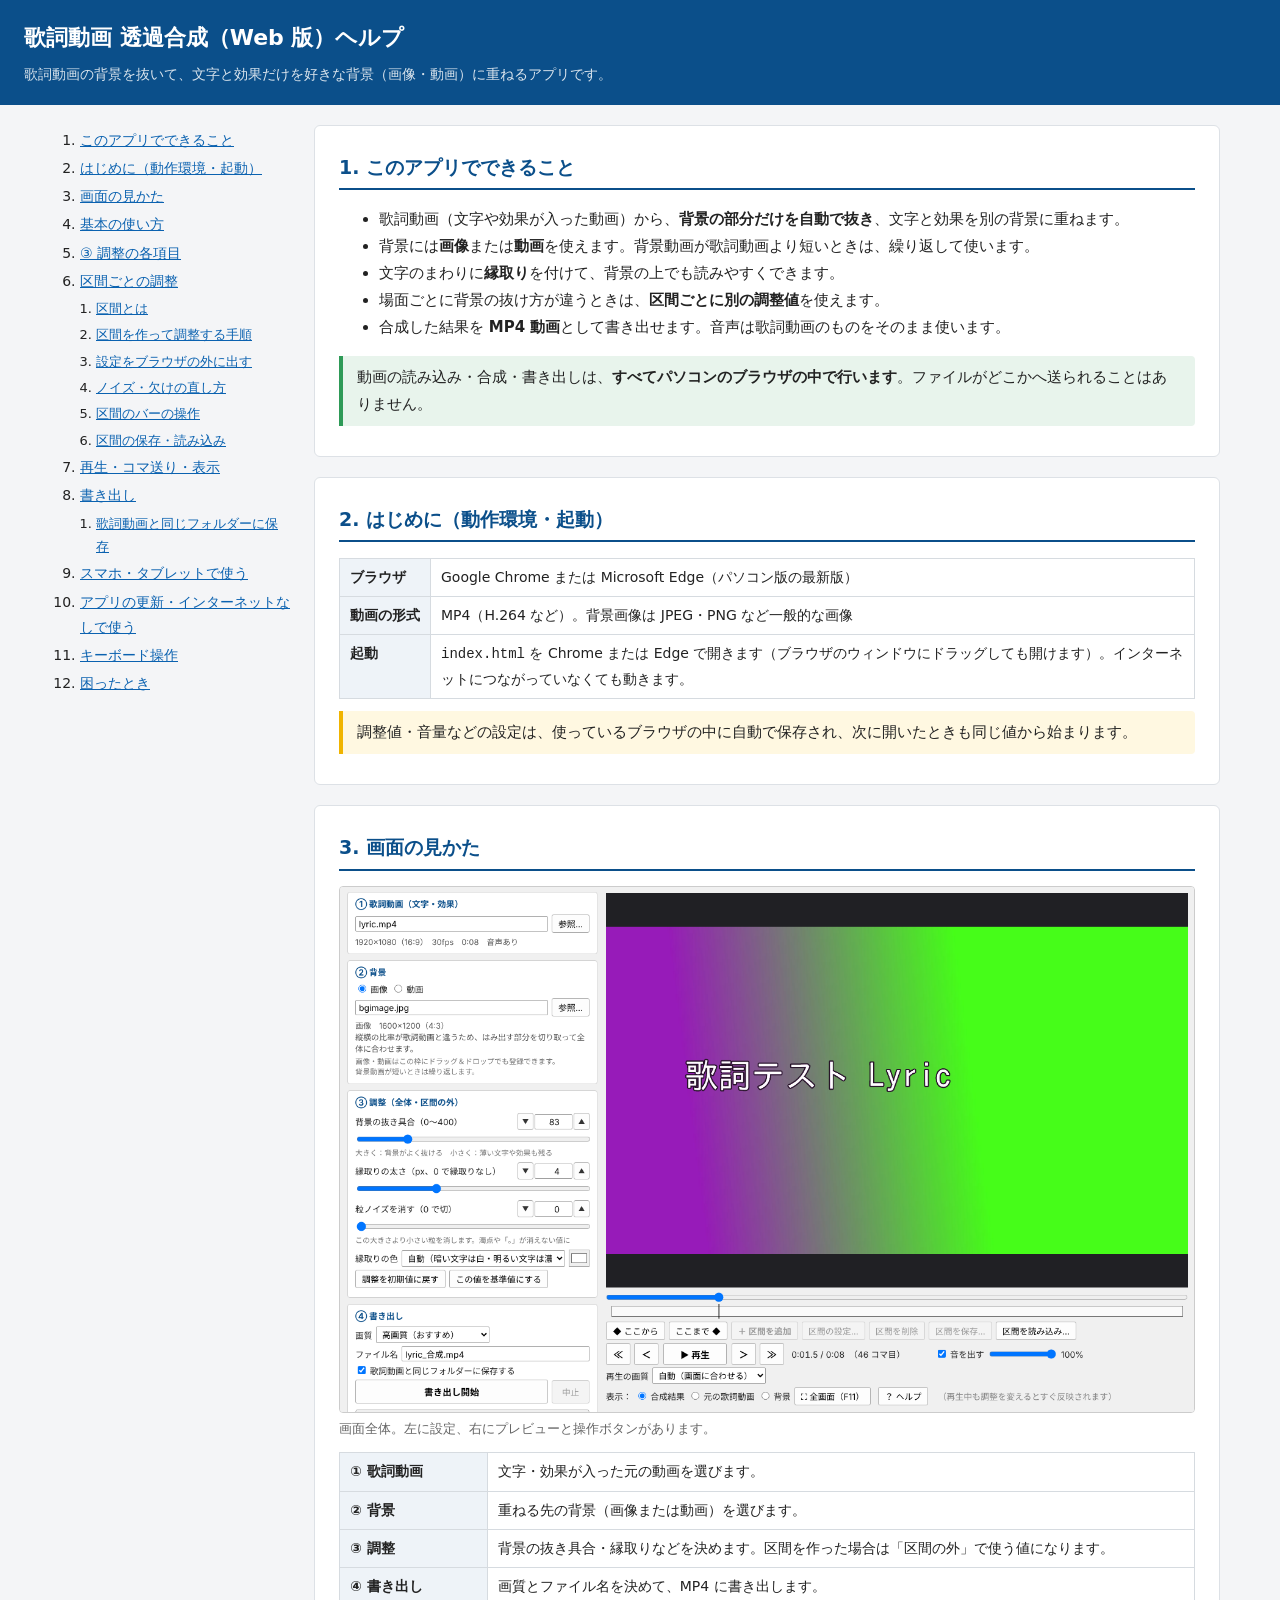
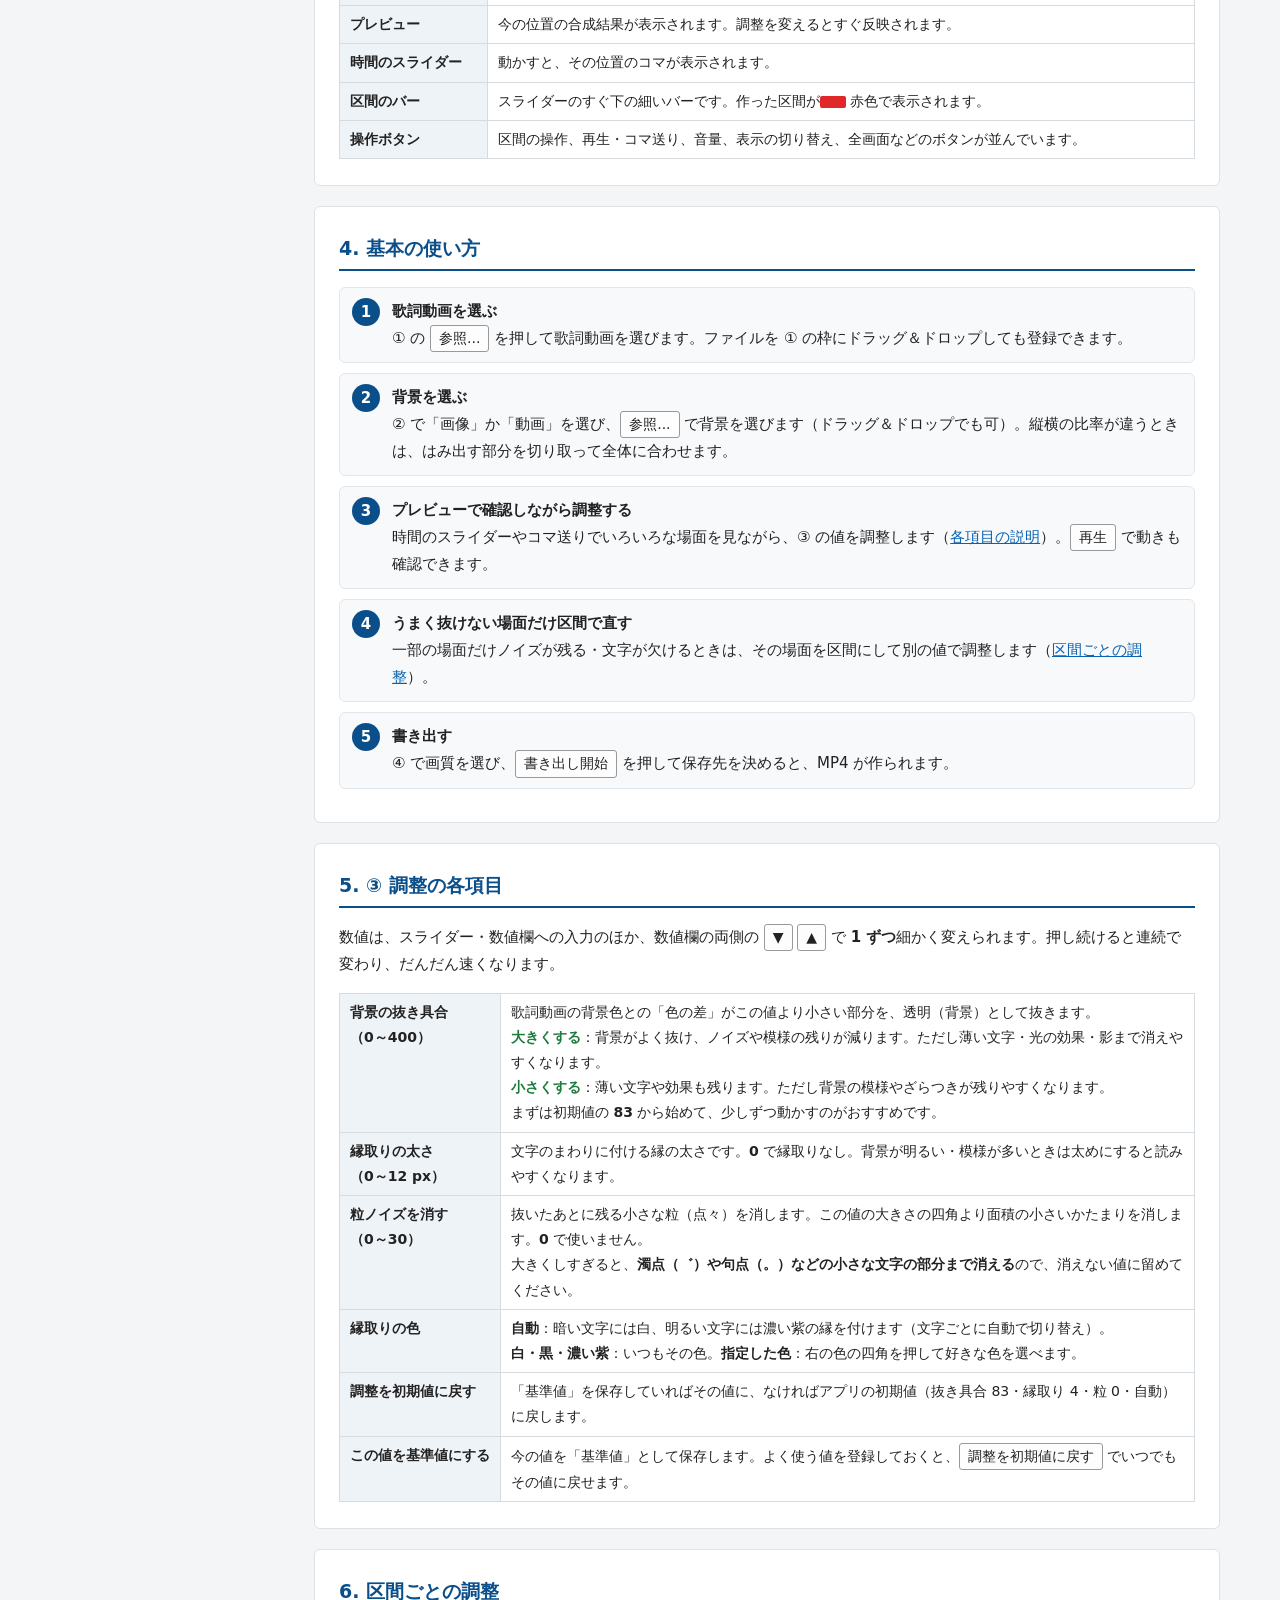
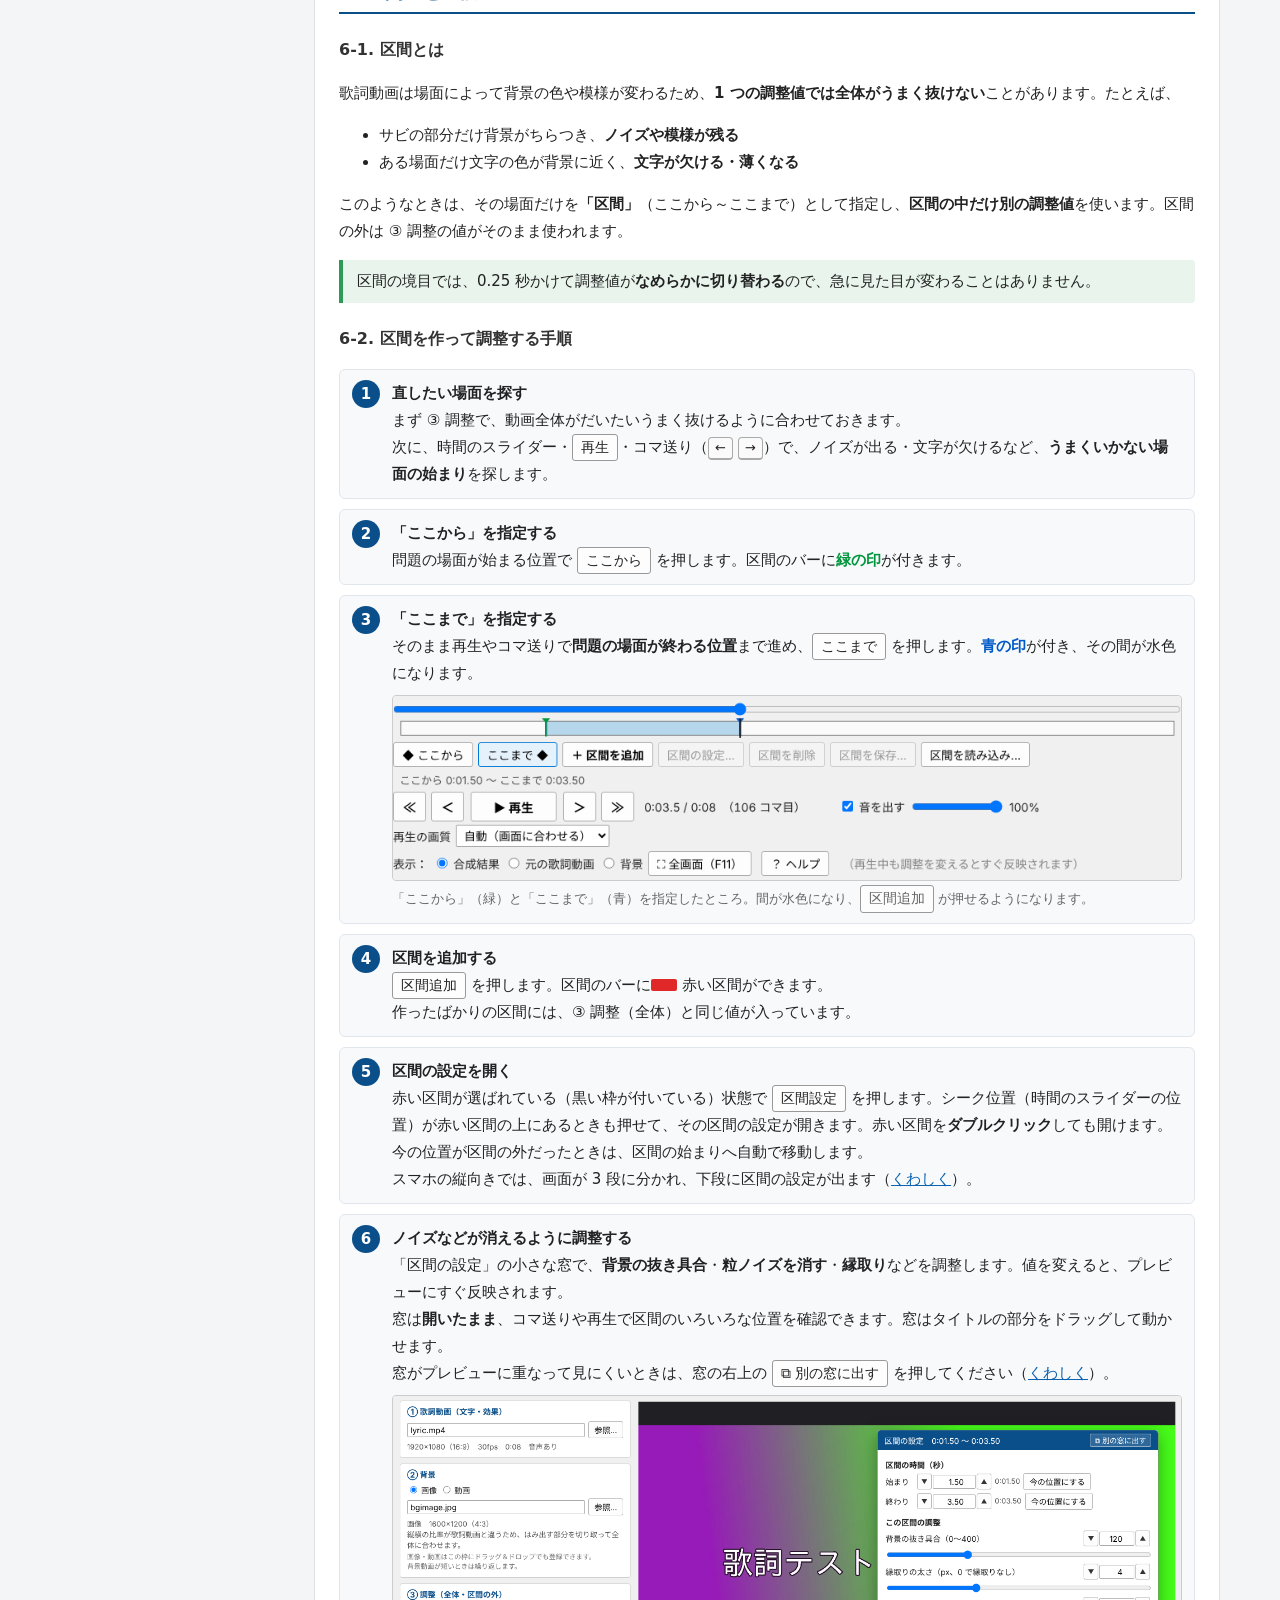
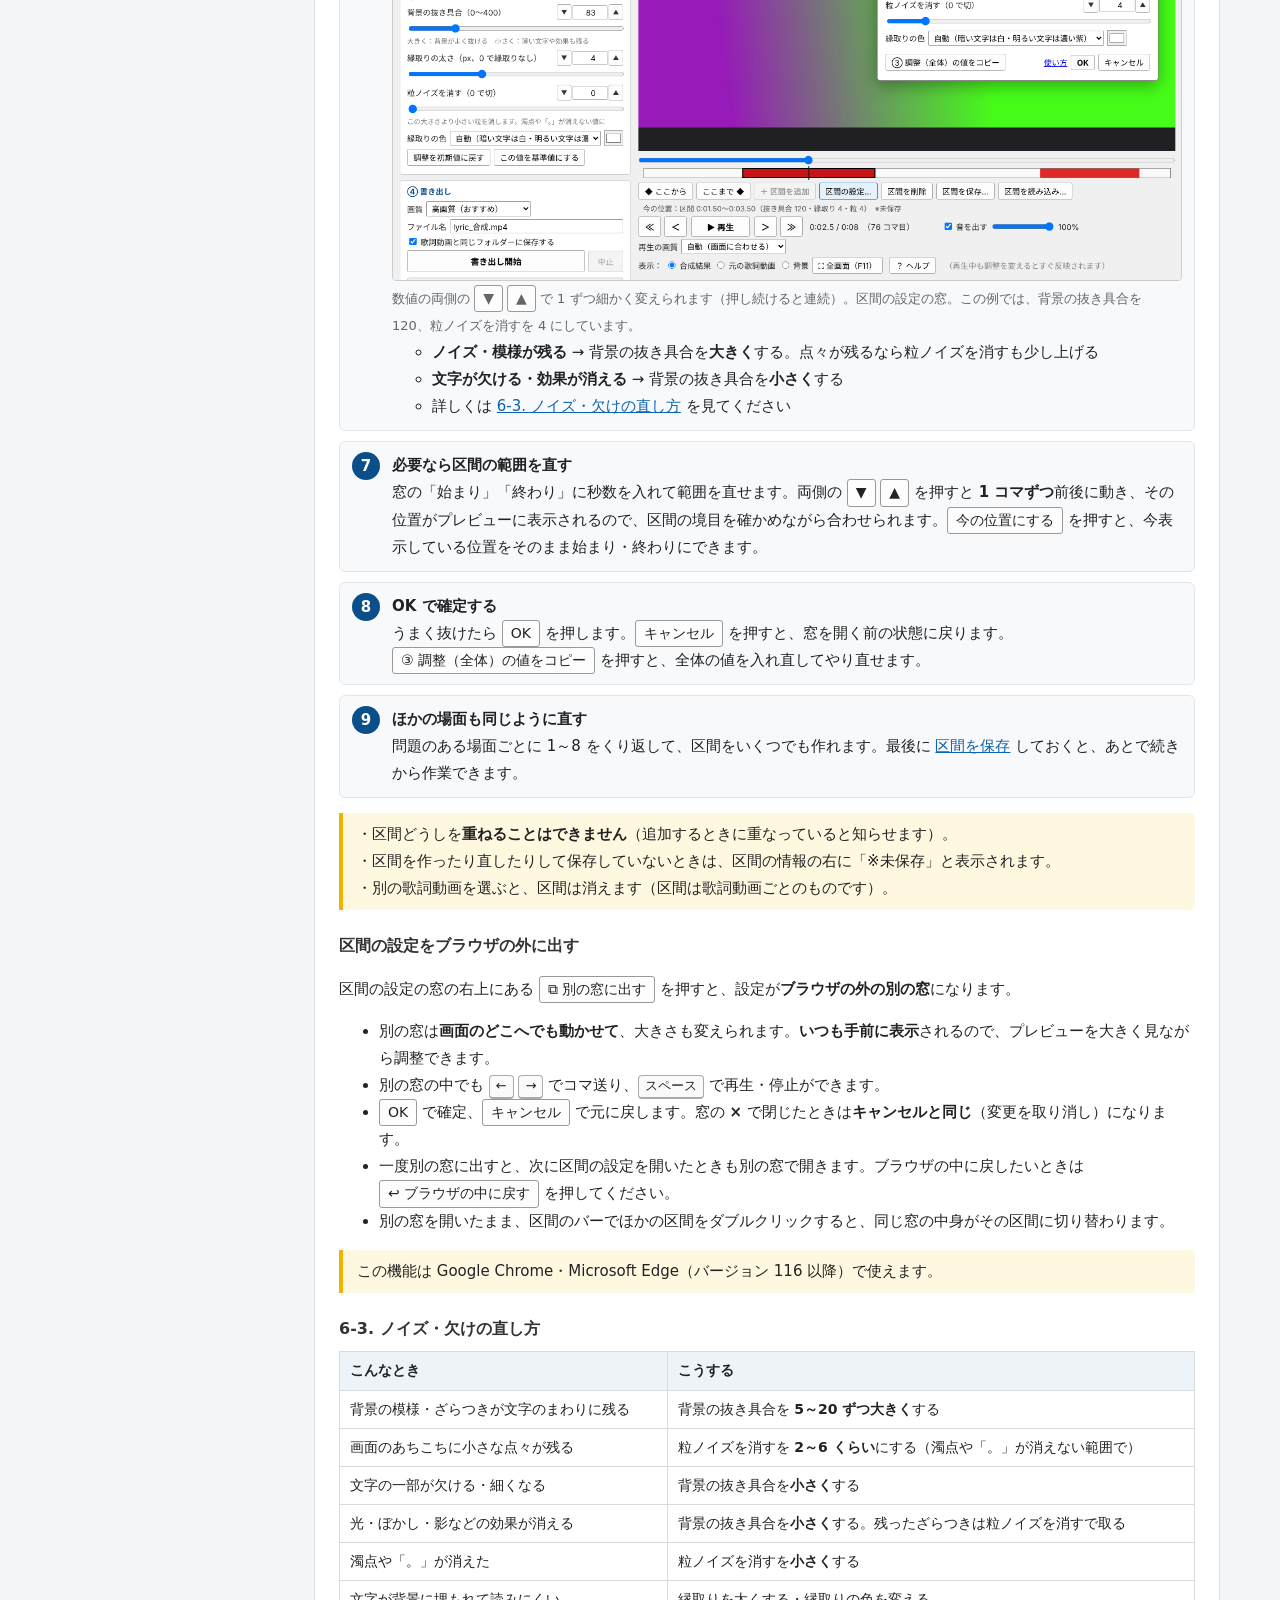
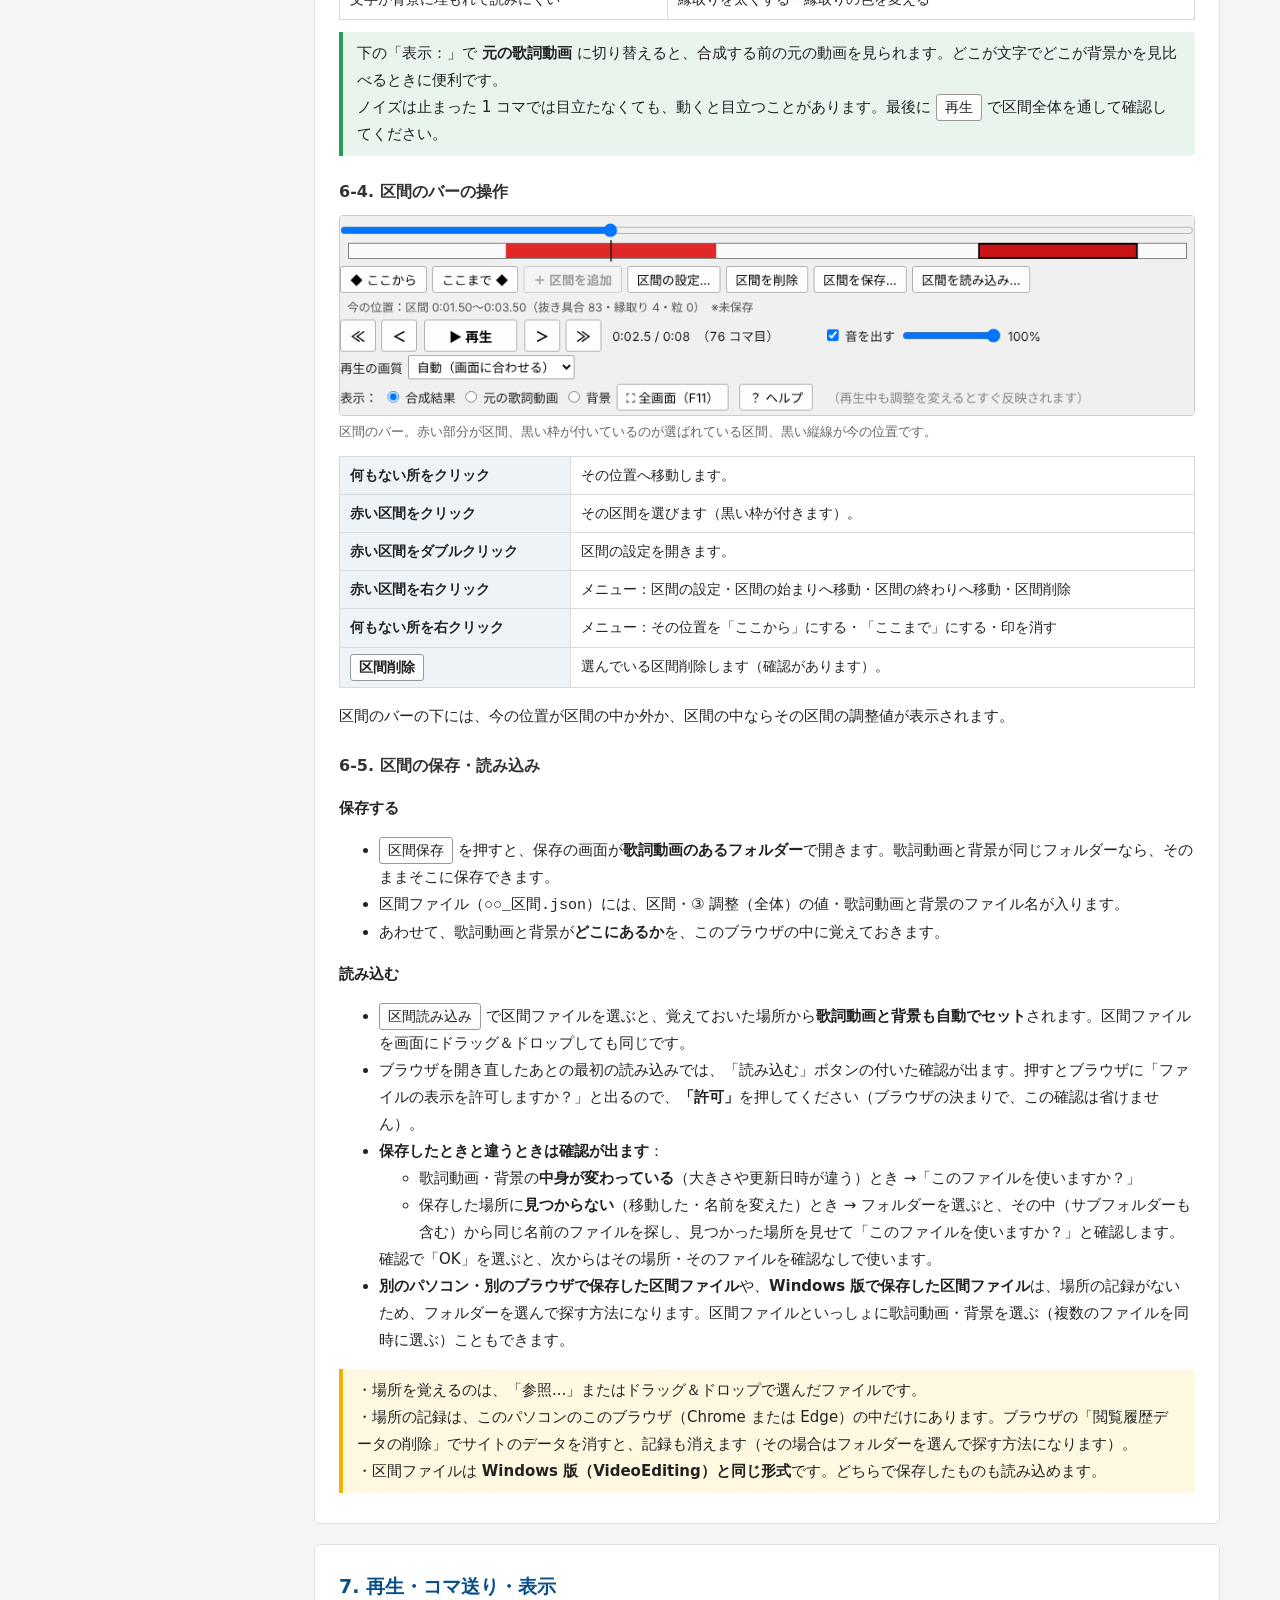
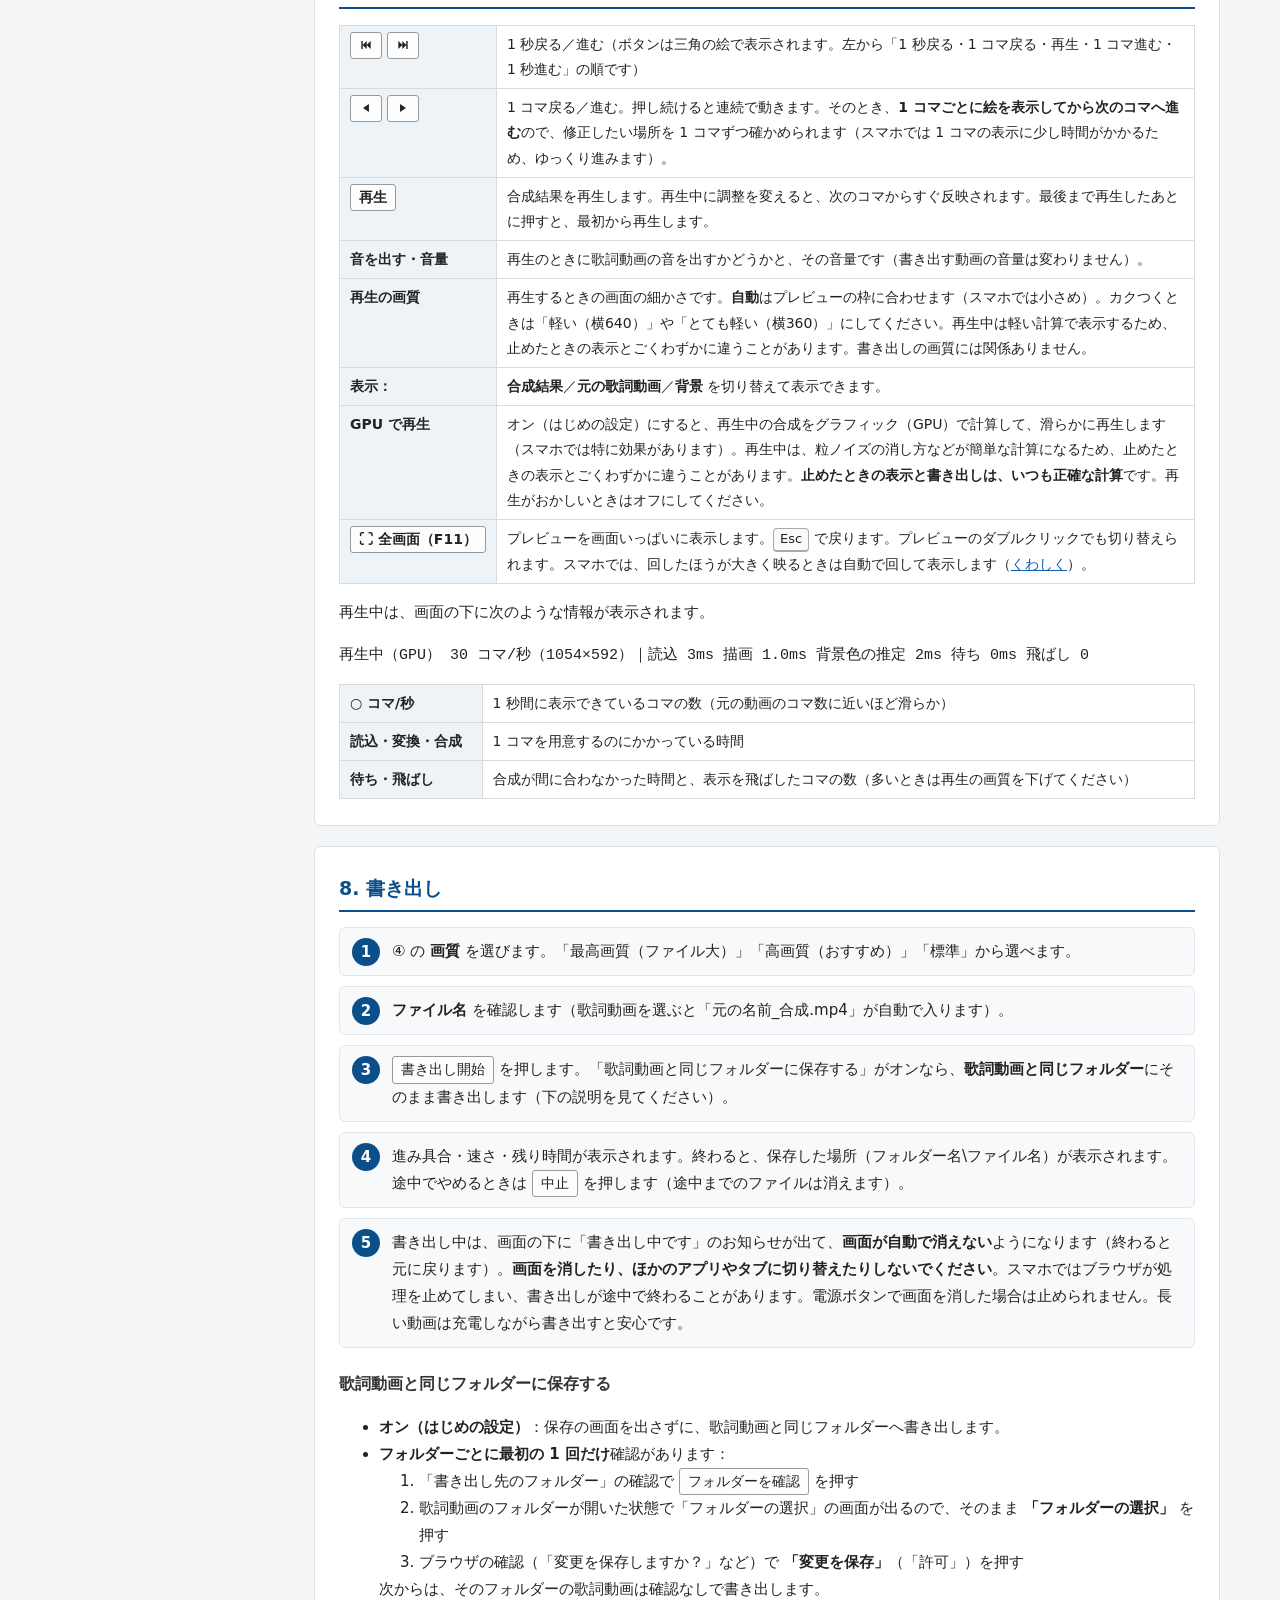
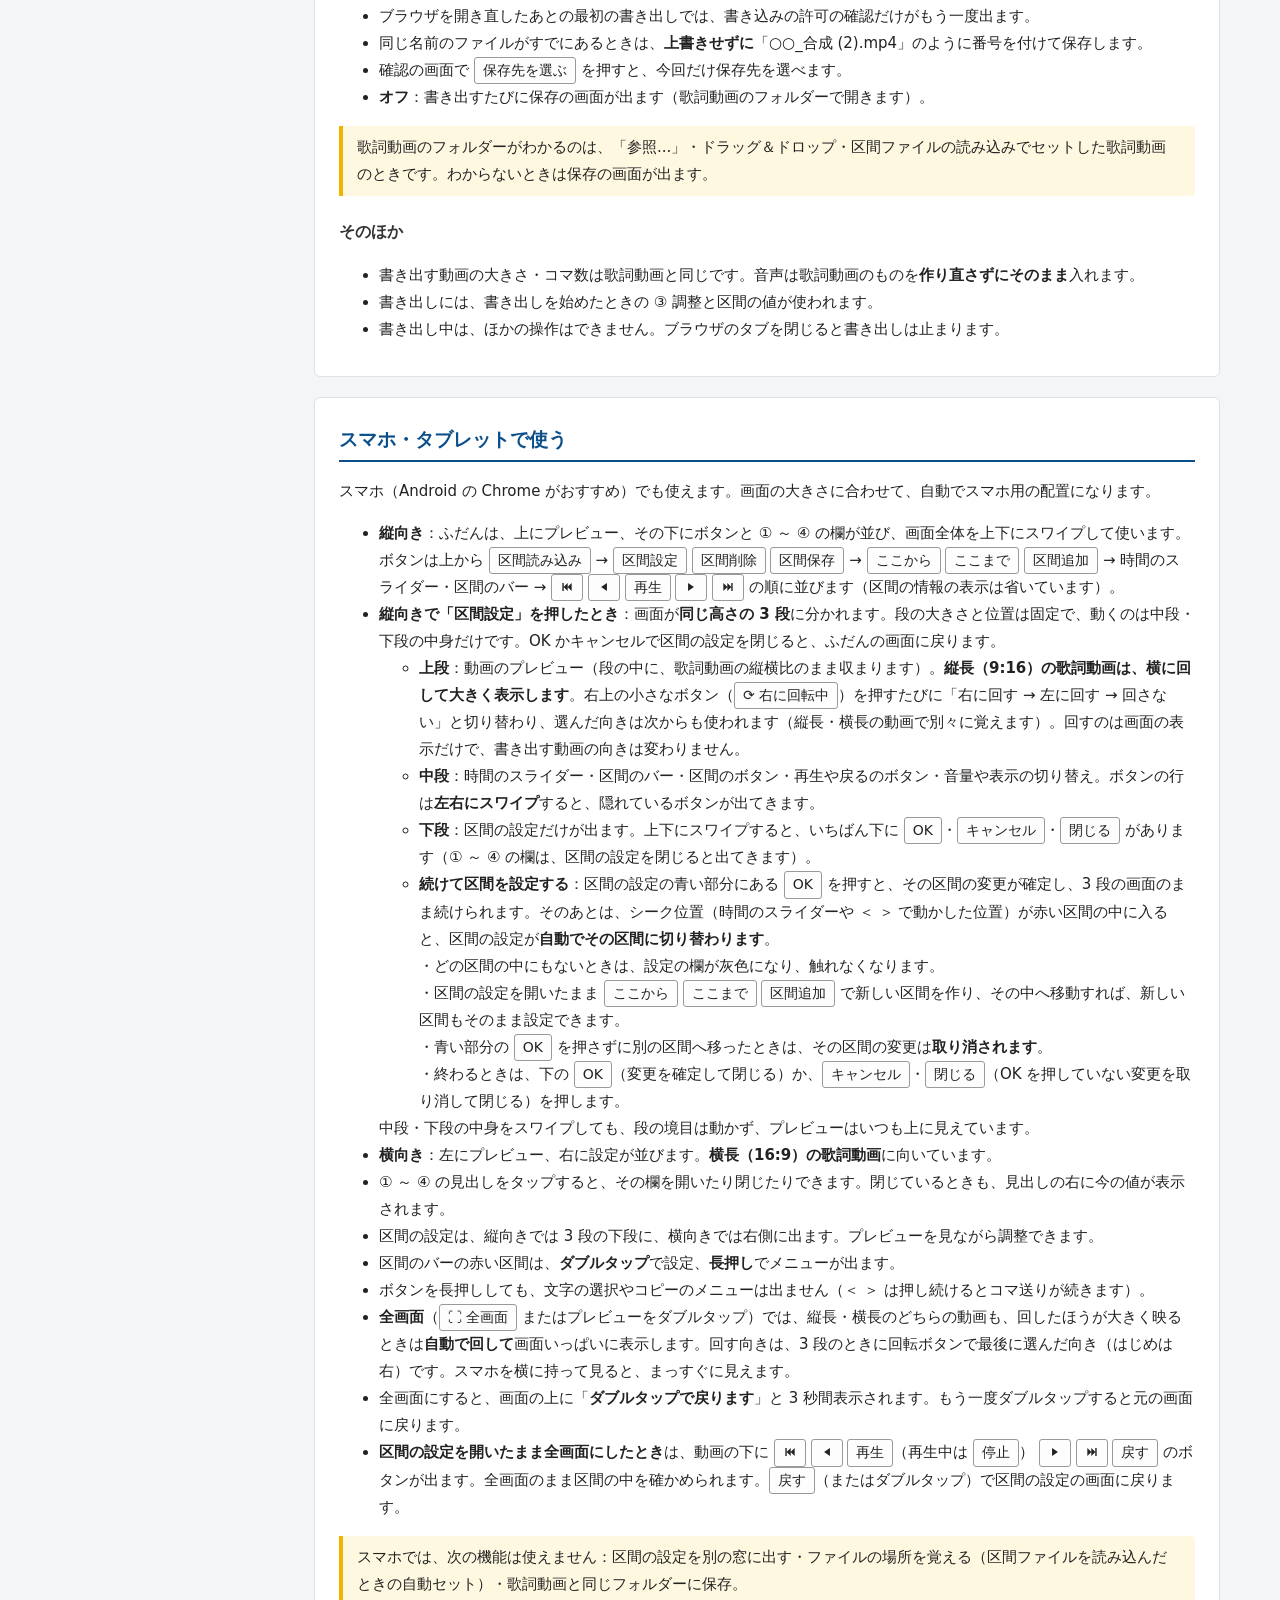
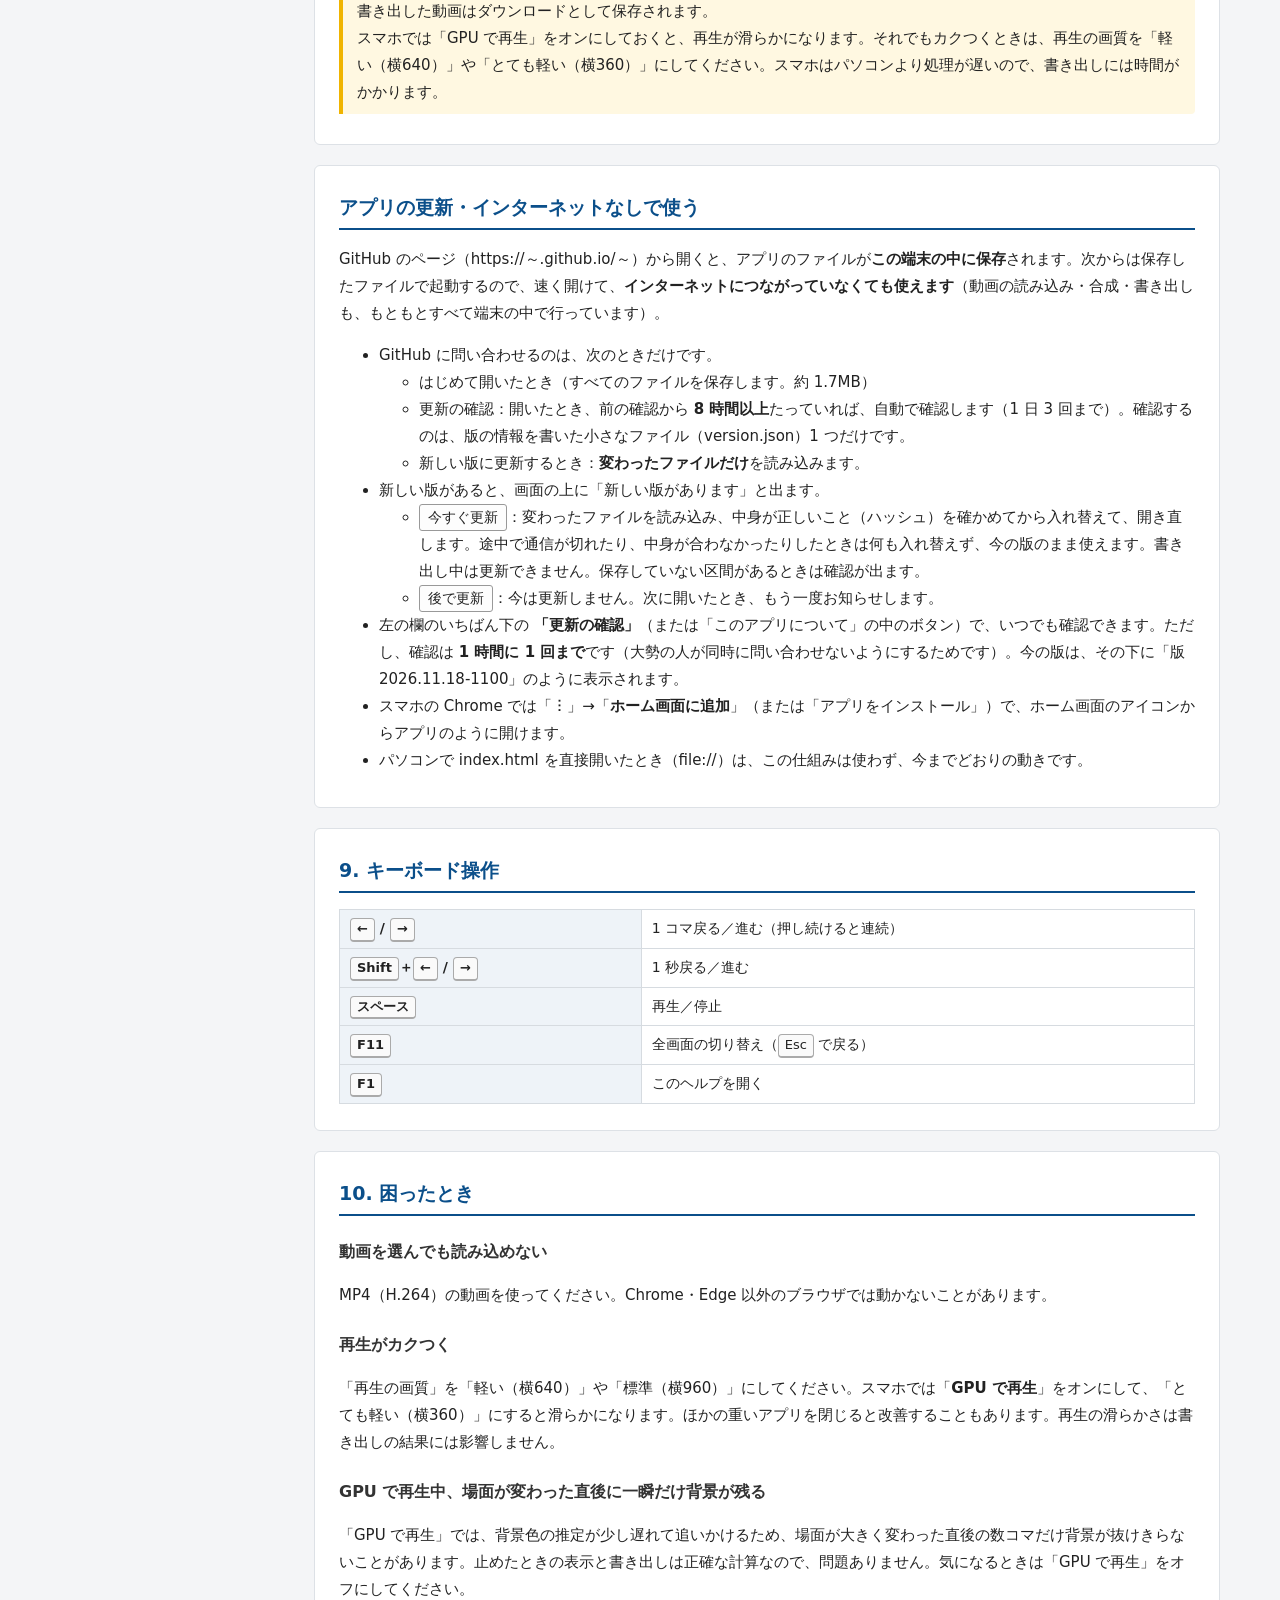
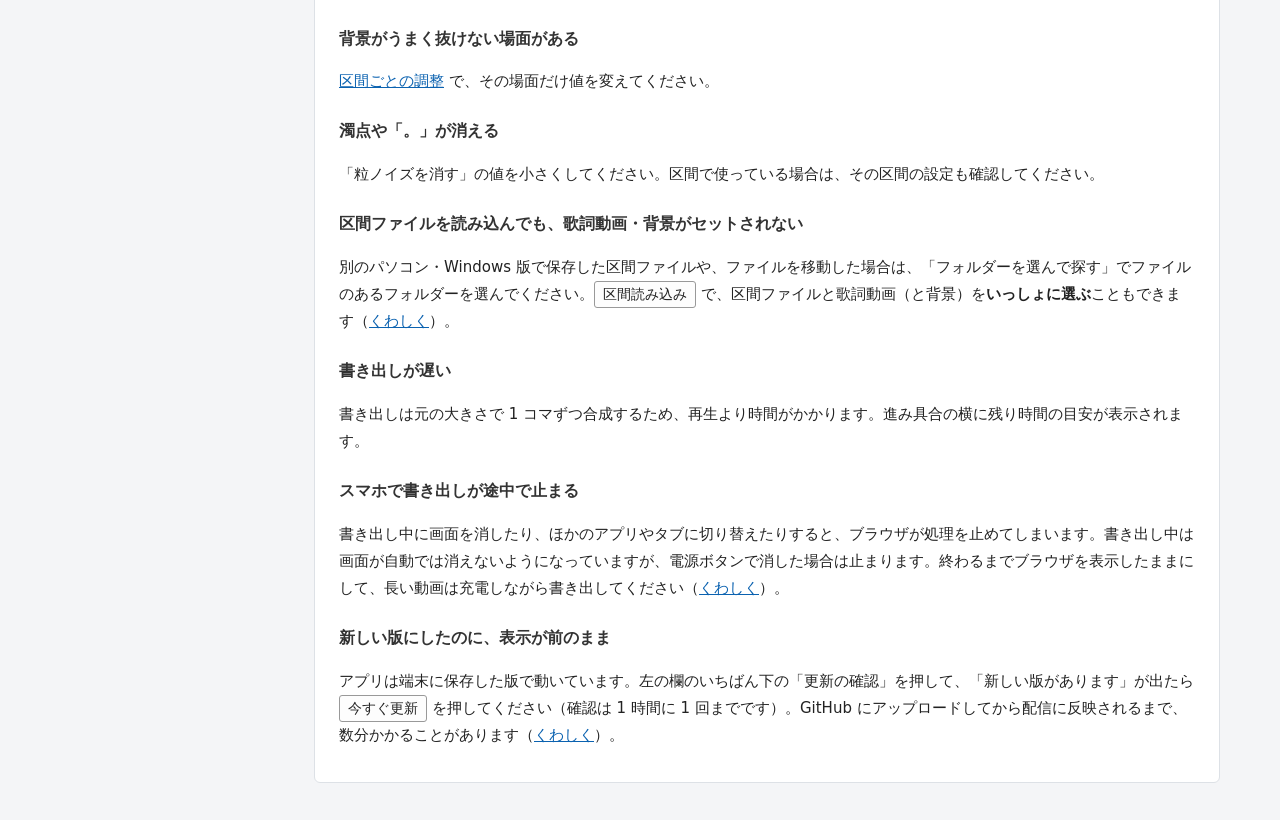
==== commit d1d5c6a6: "Add files via upload" ====
--- a/web/help.html
+++ b/web/help.html
@@ -4,7 +4,7 @@
 <meta charset="utf-8">
 <meta name="viewport" content="width=device-width, initial-scale=1">
 <title>ヘルプ｜歌詞動画 透過合成（Web 版）</title>
-<link rel="icon" href="icon.png">
+<link rel="icon" href="icons/icon-192.png">
 <style>
   * { box-sizing: border-box; }
   body {
@@ -50,6 +50,7 @@
   .mk1 { color: rgb(0,150,60); font-weight: bold; }
   .mk2 { color: rgb(0,90,200); font-weight: bold; }
   @media (max-width: 860px) { .wrap { flex-direction: column; } nav { position: static; width: auto; } }
+  .btn.icon svg { width: 1em; height: 1em; fill: currentColor; vertical-align: -0.12em; }
 </style>
 </head>
 <body>
@@ -81,6 +82,7 @@
       <ol><li><a href="#export-folder">歌詞動画と同じフォルダーに保存</a></li></ol>
     </li>
     <li><a href="#mobile">スマホ・タブレットで使う</a></li>
+    <li><a href="#update">アプリの更新・インターネットなしで使う</a></li>
     <li><a href="#keys">キーボード操作</a></li>
     <li><a href="#faq">困ったとき</a></li>
   </ol>
@@ -289,8 +291,8 @@
 <section id="play">
   <h2>7. 再生・コマ送り・表示</h2>
   <table>
-    <tr><th><span class="btn">≪</span> <span class="btn">≫</span></th><td>1 秒戻る／進む</td></tr>
-    <tr><th><span class="btn">＜</span> <span class="btn">＞</span></th><td>1 コマ戻る／進む。押し続けると連続で動きます。</td></tr>
+    <tr><th><span class="btn icon" title="≪"><svg viewBox="0 0 24 24" aria-label="≪"><path d="M4 5h2.4v14H4zM20 5v14l-7-7zM13.2 5v14l-7-7z"/></svg></span> <span class="btn icon" title="≫"><svg viewBox="0 0 24 24" aria-label="≫"><path d="M4 5v14l7-7zM10.8 5v14l7-7zM17.6 5H20v14h-2.4z"/></svg></span></th><td>1 秒戻る／進む（ボタンは三角の絵で表示されます。左から「1 秒戻る・1 コマ戻る・再生・1 コマ進む・1 秒進む」の順です）</td></tr>
+    <tr><th><span class="btn icon" title="＜"><svg viewBox="0 0 24 24" aria-label="＜"><path d="M17 5v14L7 12z"/></svg></span> <span class="btn icon" title="＞"><svg viewBox="0 0 24 24" aria-label="＞"><path d="M7 5v14l10-7z"/></svg></span></th><td>1 コマ戻る／進む。押し続けると連続で動きます。そのとき、<b>1 コマごとに絵を表示してから次のコマへ進む</b>ので、修正したい場所を 1 コマずつ確かめられます（スマホでは 1 コマの表示に少し時間がかかるため、ゆっくり進みます）。</td></tr>
     <tr><th><span class="btn">再生</span></th><td>合成結果を再生します。再生中に調整を変えると、次のコマからすぐ反映されます。最後まで再生したあとに押すと、最初から再生します。</td></tr>
     <tr><th>音を出す・音量</th><td>再生のときに歌詞動画の音を出すかどうかと、その音量です（書き出す動画の音量は変わりません）。</td></tr>
     <tr><th>再生の画質</th><td>再生するときの画面の細かさです。<b>自動</b>はプレビューの枠に合わせます（スマホでは小さめ）。カクつくときは「軽い（横640）」や「とても軽い（横360）」にしてください。再生中は軽い計算で表示するため、止めたときの表示とごくわずかに違うことがあります。書き出しの画質には関係ありません。</td></tr>
@@ -348,7 +350,7 @@
   <h2>スマホ・タブレットで使う</h2>
   <p>スマホ（Android の Chrome がおすすめ）でも使えます。画面の大きさに合わせて、自動でスマホ用の配置になります。</p>
   <ul>
-    <li><b>縦向き</b>：ふだんは、上にプレビュー、その下にボタンと ① ～ ④ の欄が並び、画面全体を上下にスワイプして使います。ボタンは上から <span class="btn">区間読み込み</span> → <span class="btn">区間設定</span> <span class="btn">区間削除</span> <span class="btn">区間保存</span> → <span class="btn">ここから</span> <span class="btn">ここまで</span> <span class="btn">区間追加</span> → 時間のスライダー・区間のバー → <span class="btn">≪</span> <span class="btn">＜</span> <span class="btn">再生</span> <span class="btn">＞</span> <span class="btn">≫</span> の順に並びます（区間の情報の表示は省いています）。</li>
+    <li><b>縦向き</b>：ふだんは、上にプレビュー、その下にボタンと ① ～ ④ の欄が並び、画面全体を上下にスワイプして使います。ボタンは上から <span class="btn">区間読み込み</span> → <span class="btn">区間設定</span> <span class="btn">区間削除</span> <span class="btn">区間保存</span> → <span class="btn">ここから</span> <span class="btn">ここまで</span> <span class="btn">区間追加</span> → 時間のスライダー・区間のバー → <span class="btn icon" title="≪"><svg viewBox="0 0 24 24" aria-label="≪"><path d="M4 5h2.4v14H4zM20 5v14l-7-7zM13.2 5v14l-7-7z"/></svg></span> <span class="btn icon" title="＜"><svg viewBox="0 0 24 24" aria-label="＜"><path d="M17 5v14L7 12z"/></svg></span> <span class="btn">再生</span> <span class="btn icon" title="＞"><svg viewBox="0 0 24 24" aria-label="＞"><path d="M7 5v14l10-7z"/></svg></span> <span class="btn icon" title="≫"><svg viewBox="0 0 24 24" aria-label="≫"><path d="M4 5v14l7-7zM10.8 5v14l7-7zM17.6 5H20v14h-2.4z"/></svg></span> の順に並びます（区間の情報の表示は省いています）。</li>
     <li><b>縦向きで「区間設定」を押したとき</b>：画面が<b>同じ高さの 3 段</b>に分かれます。段の大きさと位置は固定で、動くのは中段・下段の中身だけです。OK かキャンセルで区間の設定を閉じると、ふだんの画面に戻ります。
       <ul>
         <li><b>上段</b>：動画のプレビュー（段の中に、歌詞動画の縦横比のまま収まります）。<b>縦長（9:16）の歌詞動画は、横に回して大きく表示します</b>。右上の小さなボタン（<span class="btn">⟳ 右に回転中</span>）を押すたびに「右に回す → 左に回す → 回さない」と切り替わり、選んだ向きは次からも使われます（縦長・横長の動画で別々に覚えます）。回すのは画面の表示だけで、書き出す動画の向きは変わりません。</li>
@@ -365,15 +367,40 @@
     <li>① ～ ④ の見出しをタップすると、その欄を開いたり閉じたりできます。閉じているときも、見出しの右に今の値が表示されます。</li>
     <li>区間の設定は、縦向きでは 3 段の下段に、横向きでは右側に出ます。プレビューを見ながら調整できます。</li>
     <li>区間のバーの赤い区間は、<b>ダブルタップ</b>で設定、<b>長押し</b>でメニューが出ます。</li>
+    <li>ボタンを長押ししても、文字の選択やコピーのメニューは出ません（＜ ＞ は押し続けるとコマ送りが続きます）。</li>
     <li><b>全画面</b>（<span class="btn">⛶ 全画面</span> またはプレビューをダブルタップ）では、縦長・横長のどちらの動画も、回したほうが大きく映るときは<b>自動で回して</b>画面いっぱいに表示します。回す向きは、3 段のときに回転ボタンで最後に選んだ向き（はじめは右）です。スマホを横に持って見ると、まっすぐに見えます。</li>
     <li>全画面にすると、画面の上に「<b>ダブルタップで戻ります</b>」と 3 秒間表示されます。もう一度ダブルタップすると元の画面に戻ります。</li>
-    <li><b>区間の設定を開いたまま全画面にしたとき</b>は、動画の下に <span class="btn">≪</span> <span class="btn">＜</span> <span class="btn">再生</span>（再生中は <span class="btn">停止</span>） <span class="btn">＞</span> <span class="btn">≫</span> <span class="btn">戻す</span> のボタンが出ます。全画面のまま区間の中を確かめられます。<span class="btn">戻す</span>（またはダブルタップ）で区間の設定の画面に戻ります。</li>
+    <li><b>区間の設定を開いたまま全画面にしたとき</b>は、動画の下に <span class="btn icon" title="≪"><svg viewBox="0 0 24 24" aria-label="≪"><path d="M4 5h2.4v14H4zM20 5v14l-7-7zM13.2 5v14l-7-7z"/></svg></span> <span class="btn icon" title="＜"><svg viewBox="0 0 24 24" aria-label="＜"><path d="M17 5v14L7 12z"/></svg></span> <span class="btn">再生</span>（再生中は <span class="btn">停止</span>） <span class="btn icon" title="＞"><svg viewBox="0 0 24 24" aria-label="＞"><path d="M7 5v14l10-7z"/></svg></span> <span class="btn icon" title="≫"><svg viewBox="0 0 24 24" aria-label="≫"><path d="M4 5v14l7-7zM10.8 5v14l7-7zM17.6 5H20v14h-2.4z"/></svg></span> <span class="btn">戻す</span> のボタンが出ます。全画面のまま区間の中を確かめられます。<span class="btn">戻す</span>（またはダブルタップ）で区間の設定の画面に戻ります。</li>
   </ul>
   <div class="note">
     スマホでは、次の機能は使えません：区間の設定を別の窓に出す・ファイルの場所を覚える（区間ファイルを読み込んだときの自動セット）・歌詞動画と同じフォルダーに保存。<br>
     書き出した動画はダウンロードとして保存されます。<br>
     スマホでは「GPU で再生」をオンにしておくと、再生が滑らかになります。それでもカクつくときは、再生の画質を「軽い（横640）」や「とても軽い（横360）」にしてください。スマホはパソコンより処理が遅いので、書き出しには時間がかかります。
   </div>
+</section>
+
+<!-- ============================================================ -->
+<section id="update">
+  <h2>アプリの更新・インターネットなしで使う</h2>
+  <p>GitHub のページ（https://～.github.io/～）から開くと、アプリのファイルが<b>この端末の中に保存</b>されます。次からは保存したファイルで起動するので、速く開けて、<b>インターネットにつながっていなくても使えます</b>（動画の読み込み・合成・書き出しも、もともとすべて端末の中で行っています）。</p>
+  <ul>
+    <li>GitHub に問い合わせるのは、次のときだけです。
+      <ul>
+        <li>はじめて開いたとき（すべてのファイルを保存します。約 1.7MB）</li>
+        <li>更新の確認：開いたとき、前の確認から <b>8 時間以上</b>たっていれば、自動で確認します（1 日 3 回まで）。確認するのは、版の情報を書いた小さなファイル（version.json）1 つだけです。</li>
+        <li>新しい版に更新するとき：<b>変わったファイルだけ</b>を読み込みます。</li>
+      </ul>
+    </li>
+    <li>新しい版があると、画面の上に「新しい版があります」と出ます。
+      <ul>
+        <li><span class="btn">今すぐ更新</span>：変わったファイルを読み込み、中身が正しいこと（ハッシュ）を確かめてから入れ替えて、開き直します。途中で通信が切れたり、中身が合わなかったりしたときは何も入れ替えず、今の版のまま使えます。書き出し中は更新できません。保存していない区間があるときは確認が出ます。</li>
+        <li><span class="btn">後で更新</span>：今は更新しません。次に開いたとき、もう一度お知らせします。</li>
+      </ul>
+    </li>
+    <li>左の欄のいちばん下の <b>「更新の確認」</b>（または「このアプリについて」の中のボタン）で、いつでも確認できます。ただし、確認は <b>1 時間に 1 回まで</b>です（大勢の人が同時に問い合わせないようにするためです）。今の版は、その下に「版 2026.11.18-1100」のように表示されます。</li>
+    <li>スマホの Chrome では「︙」→「<b>ホーム画面に追加</b>」（または「アプリをインストール」）で、ホーム画面のアイコンからアプリのように開けます。</li>
+    <li>パソコンで index.html を直接開いたとき（file://）は、この仕組みは使わず、今までどおりの動きです。</li>
+  </ul>
 </section>
 
 <!-- ============================================================ -->
@@ -407,8 +434,8 @@
   <p>書き出しは元の大きさで 1 コマずつ合成するため、再生より時間がかかります。進み具合の横に残り時間の目安が表示されます。</p>
   <h3>スマホで書き出しが途中で止まる</h3>
   <p>書き出し中に画面を消したり、ほかのアプリやタブに切り替えたりすると、ブラウザが処理を止めてしまいます。書き出し中は画面が自動では消えないようになっていますが、電源ボタンで消した場合は止まります。終わるまでブラウザを表示したままにして、長い動画は充電しながら書き出してください（<a href="#export">くわしく</a>）。</p>
-  <h3>新しい版にしたのに、スマホの表示が前のまま</h3>
-  <p>ページを開き直してください。それでも変わらないときは、Chrome の「︙」→「設定」→「プライバシーとセキュリティ」→「閲覧履歴データを削除」で、「キャッシュされた画像とファイル」だけにチェックを入れて削除してから開き直してください（覚えておいたファイルの場所や設定は消えません）。</p>
+  <h3>新しい版にしたのに、表示が前のまま</h3>
+  <p>アプリは端末に保存した版で動いています。左の欄のいちばん下の「更新の確認」を押して、「新しい版があります」が出たら <span class="btn">今すぐ更新</span> を押してください（確認は 1 時間に 1 回までです）。GitHub にアップロードしてから配信に反映されるまで、数分かかることがあります（<a href="#update">くわしく</a>）。</p>
 </section>
 
 </main>
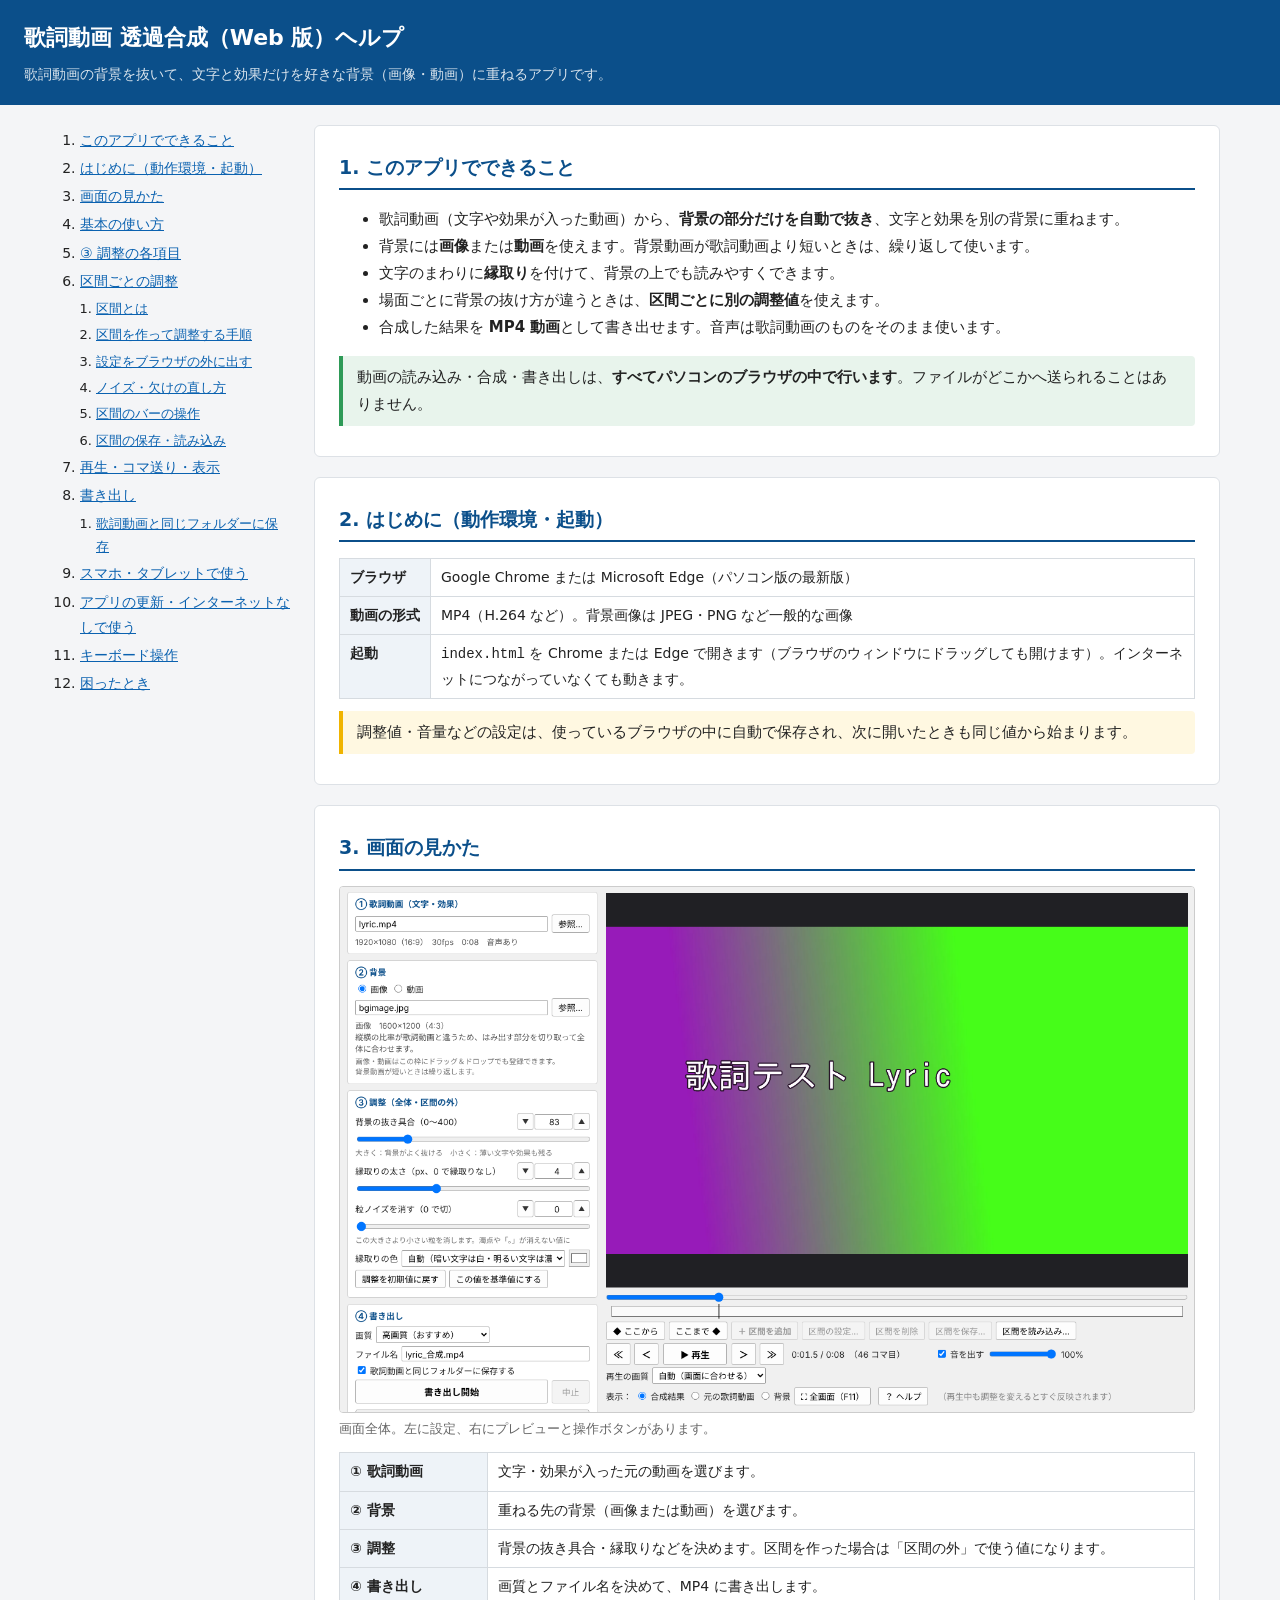
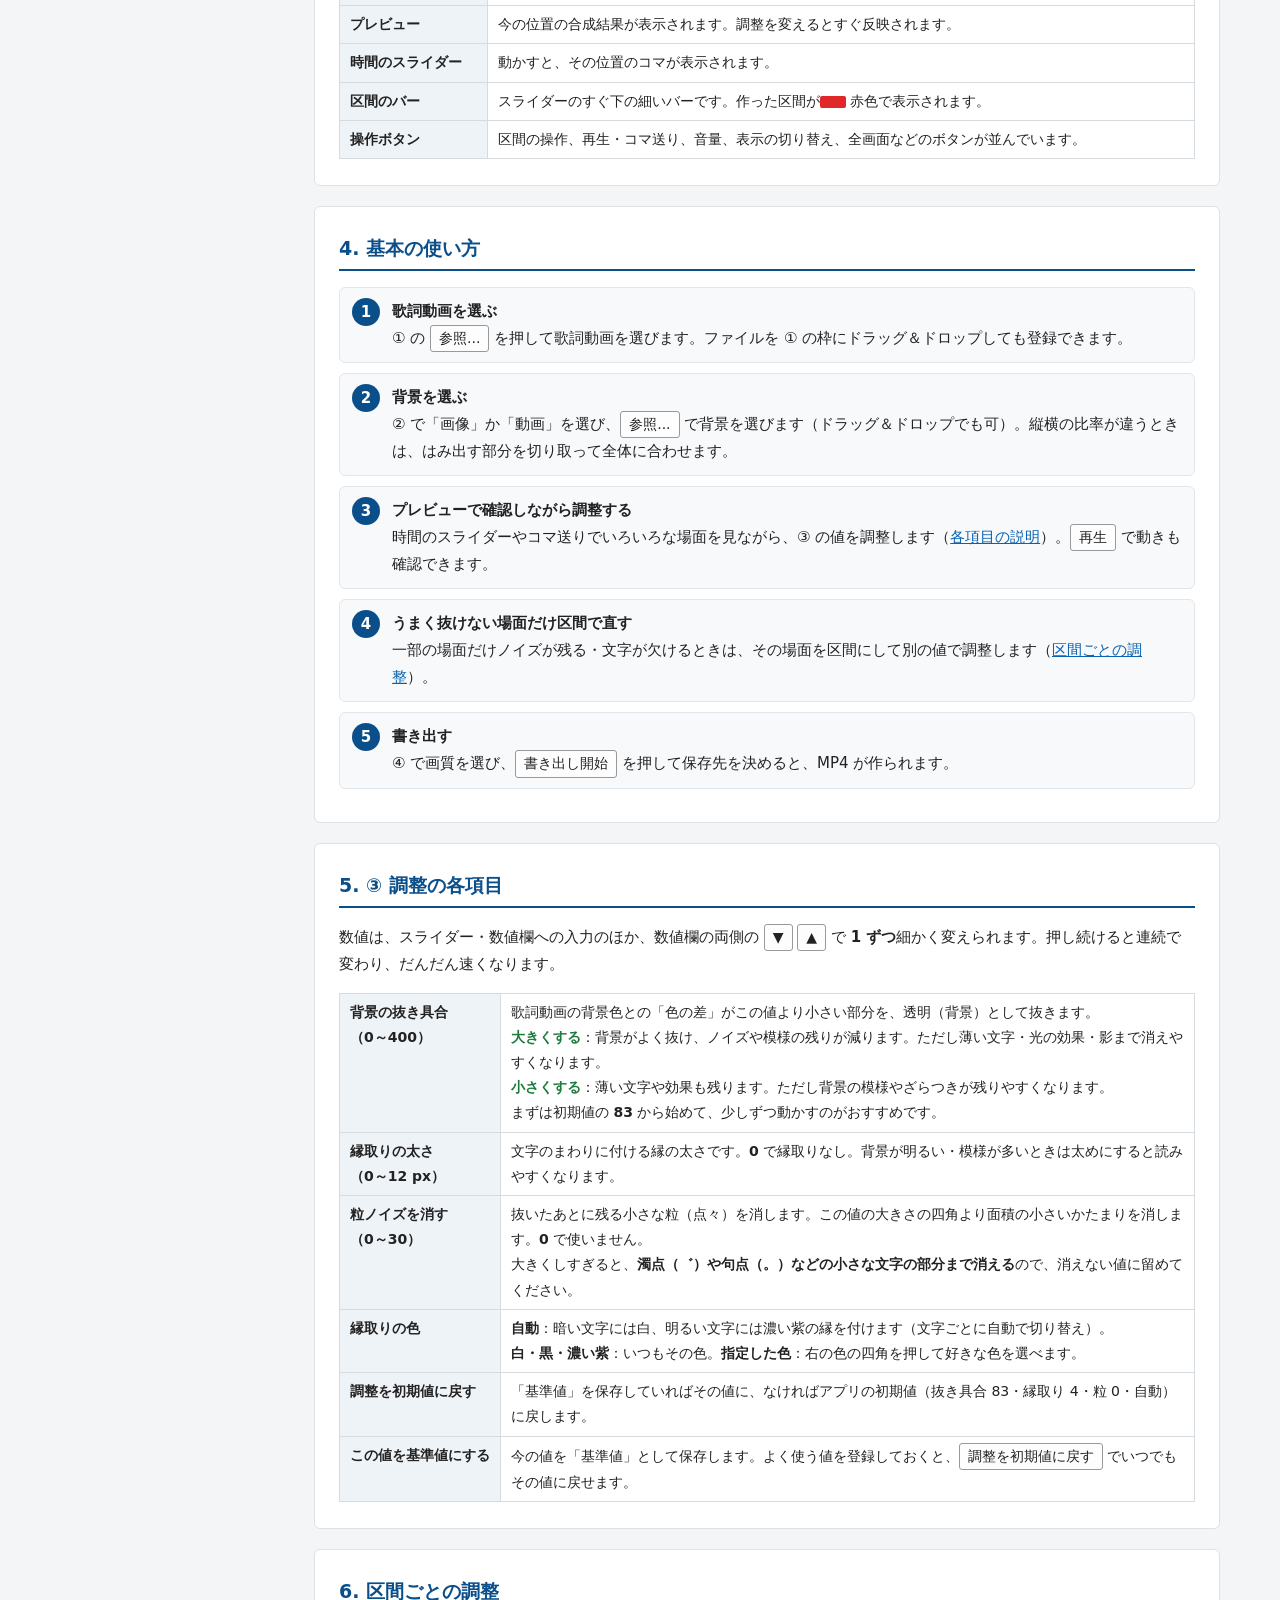
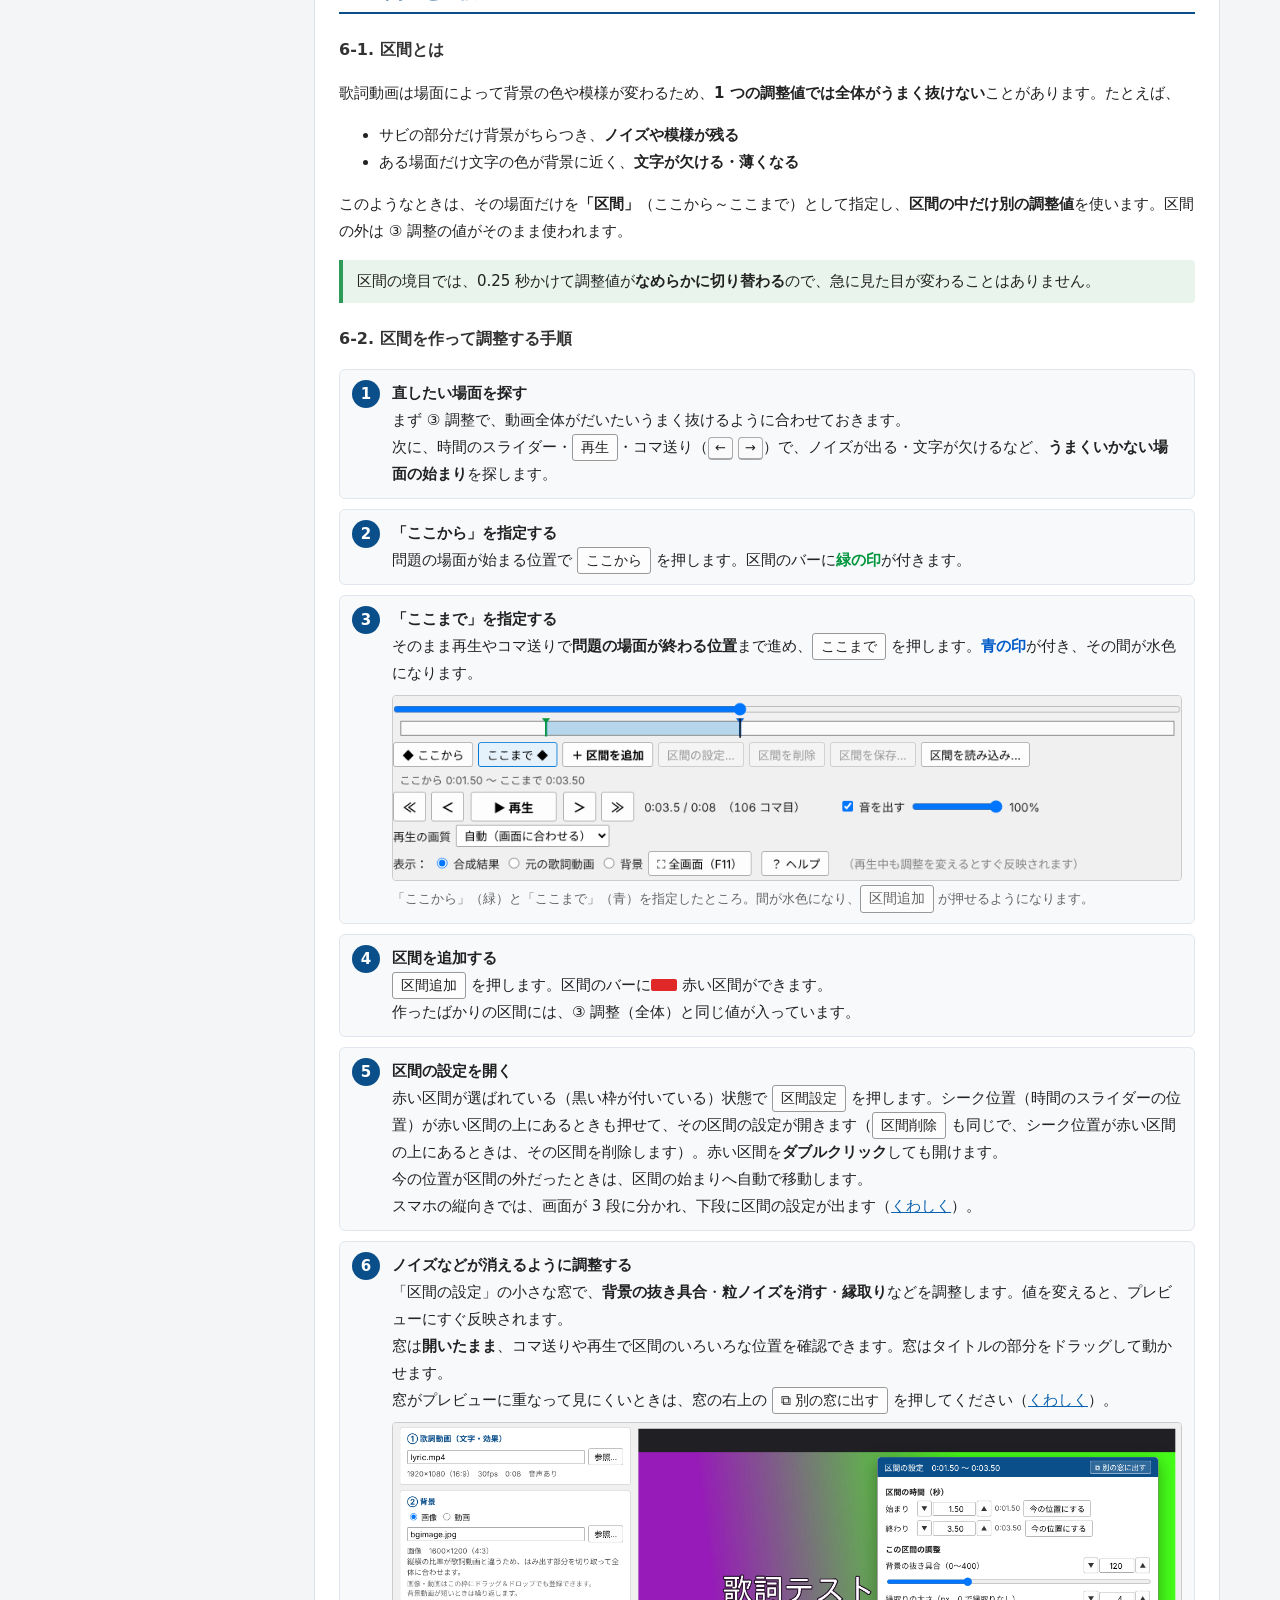
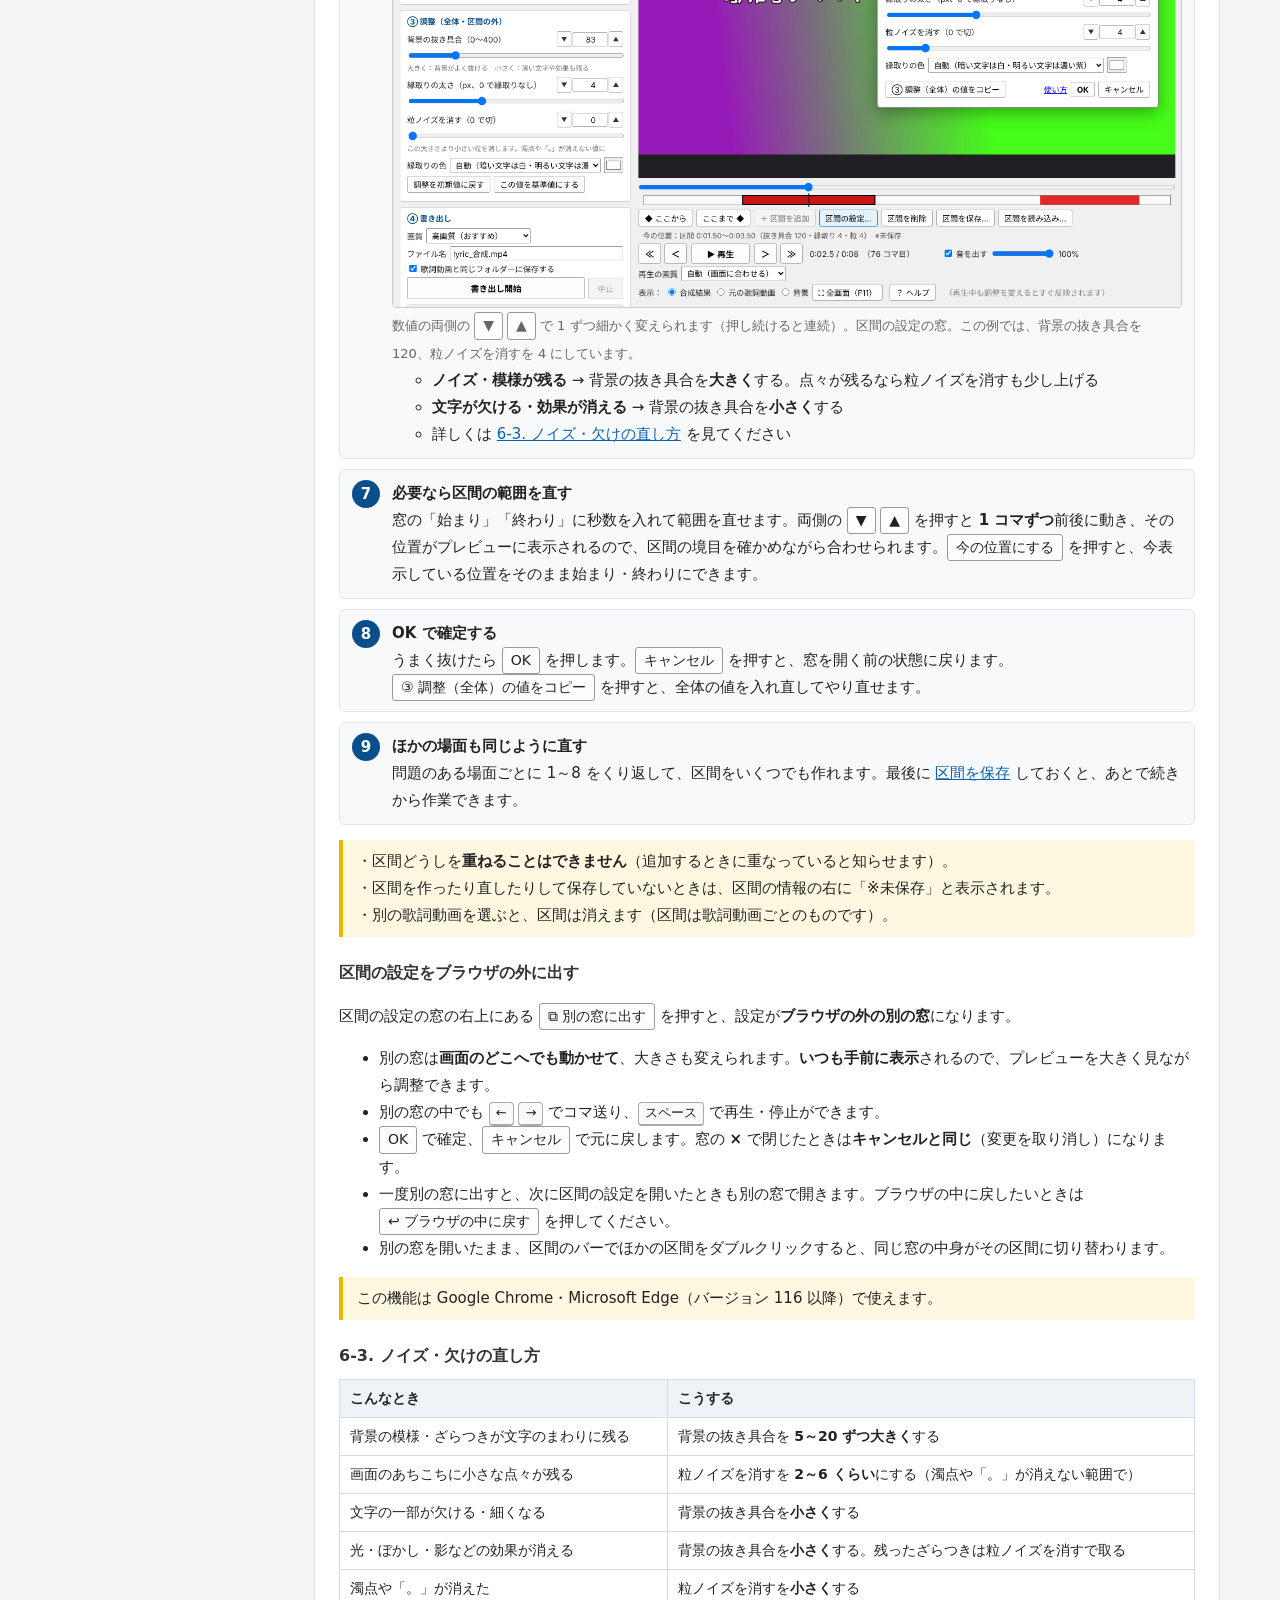
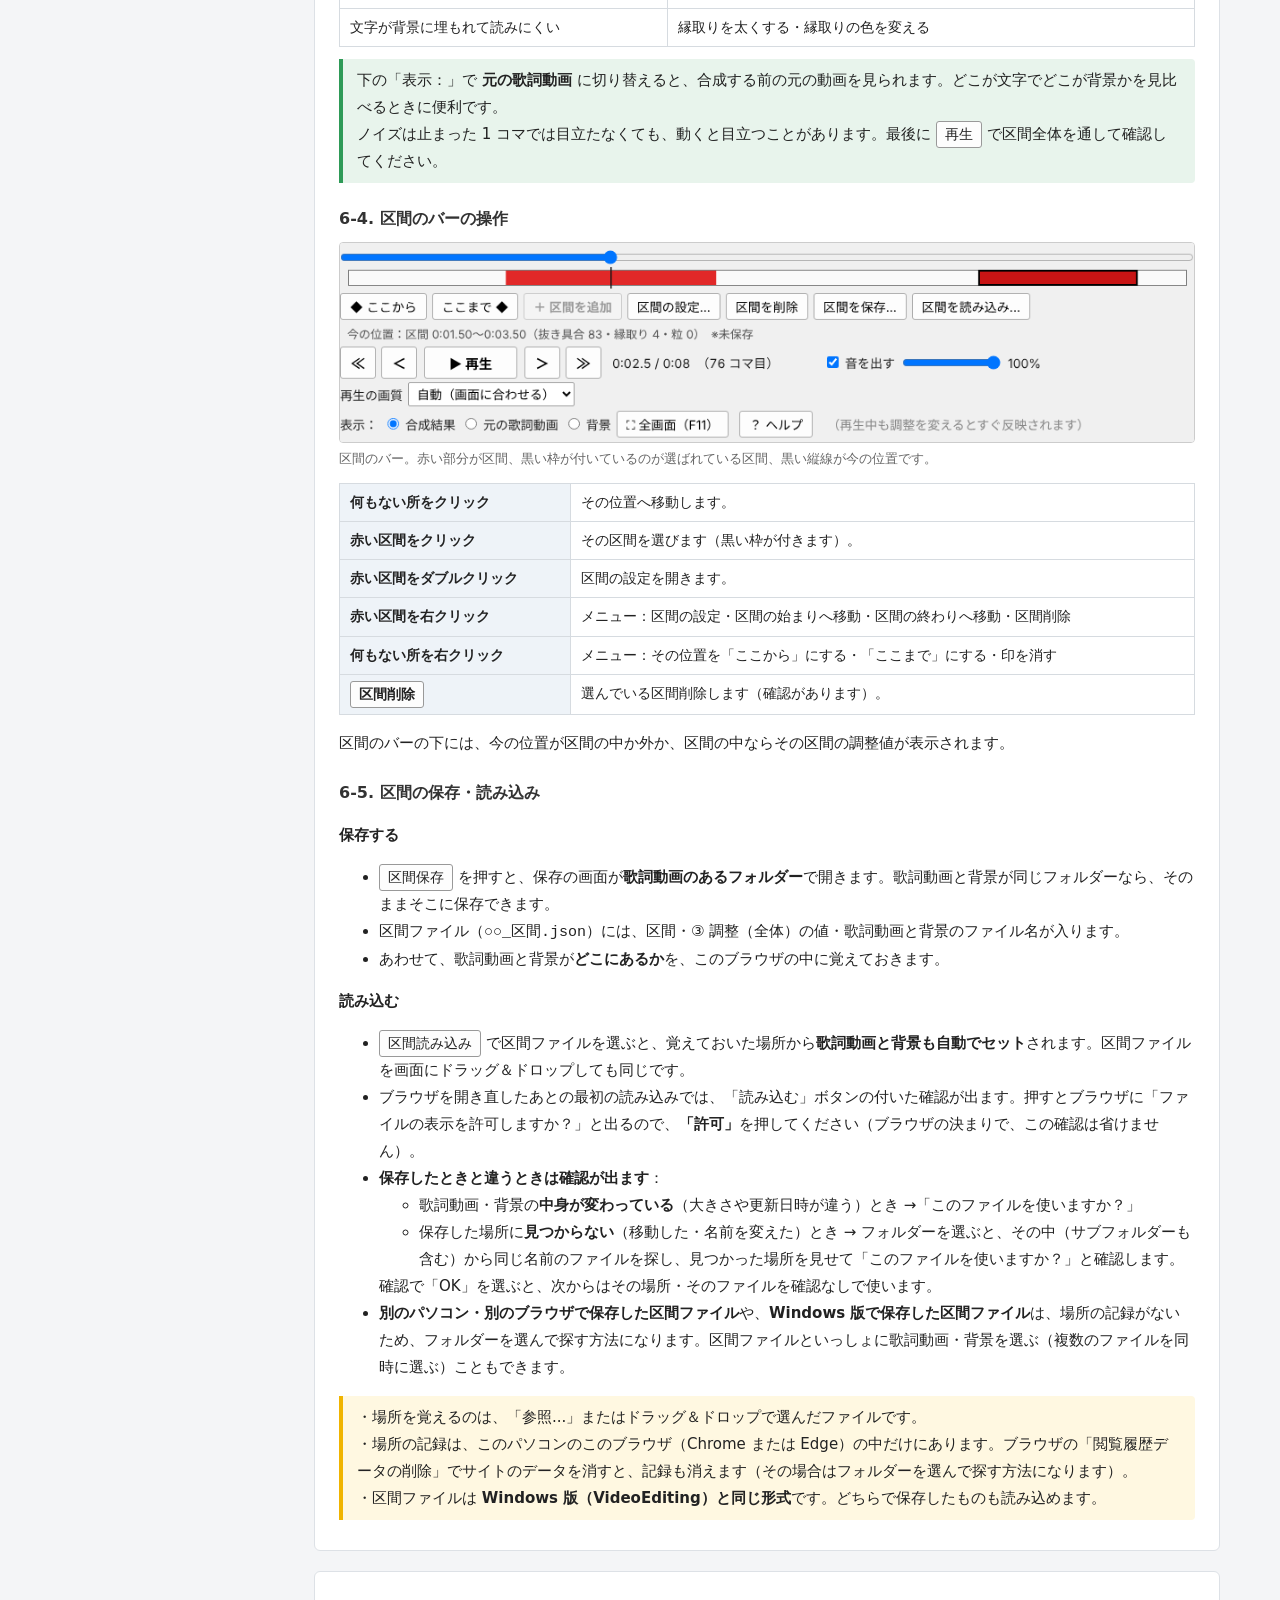
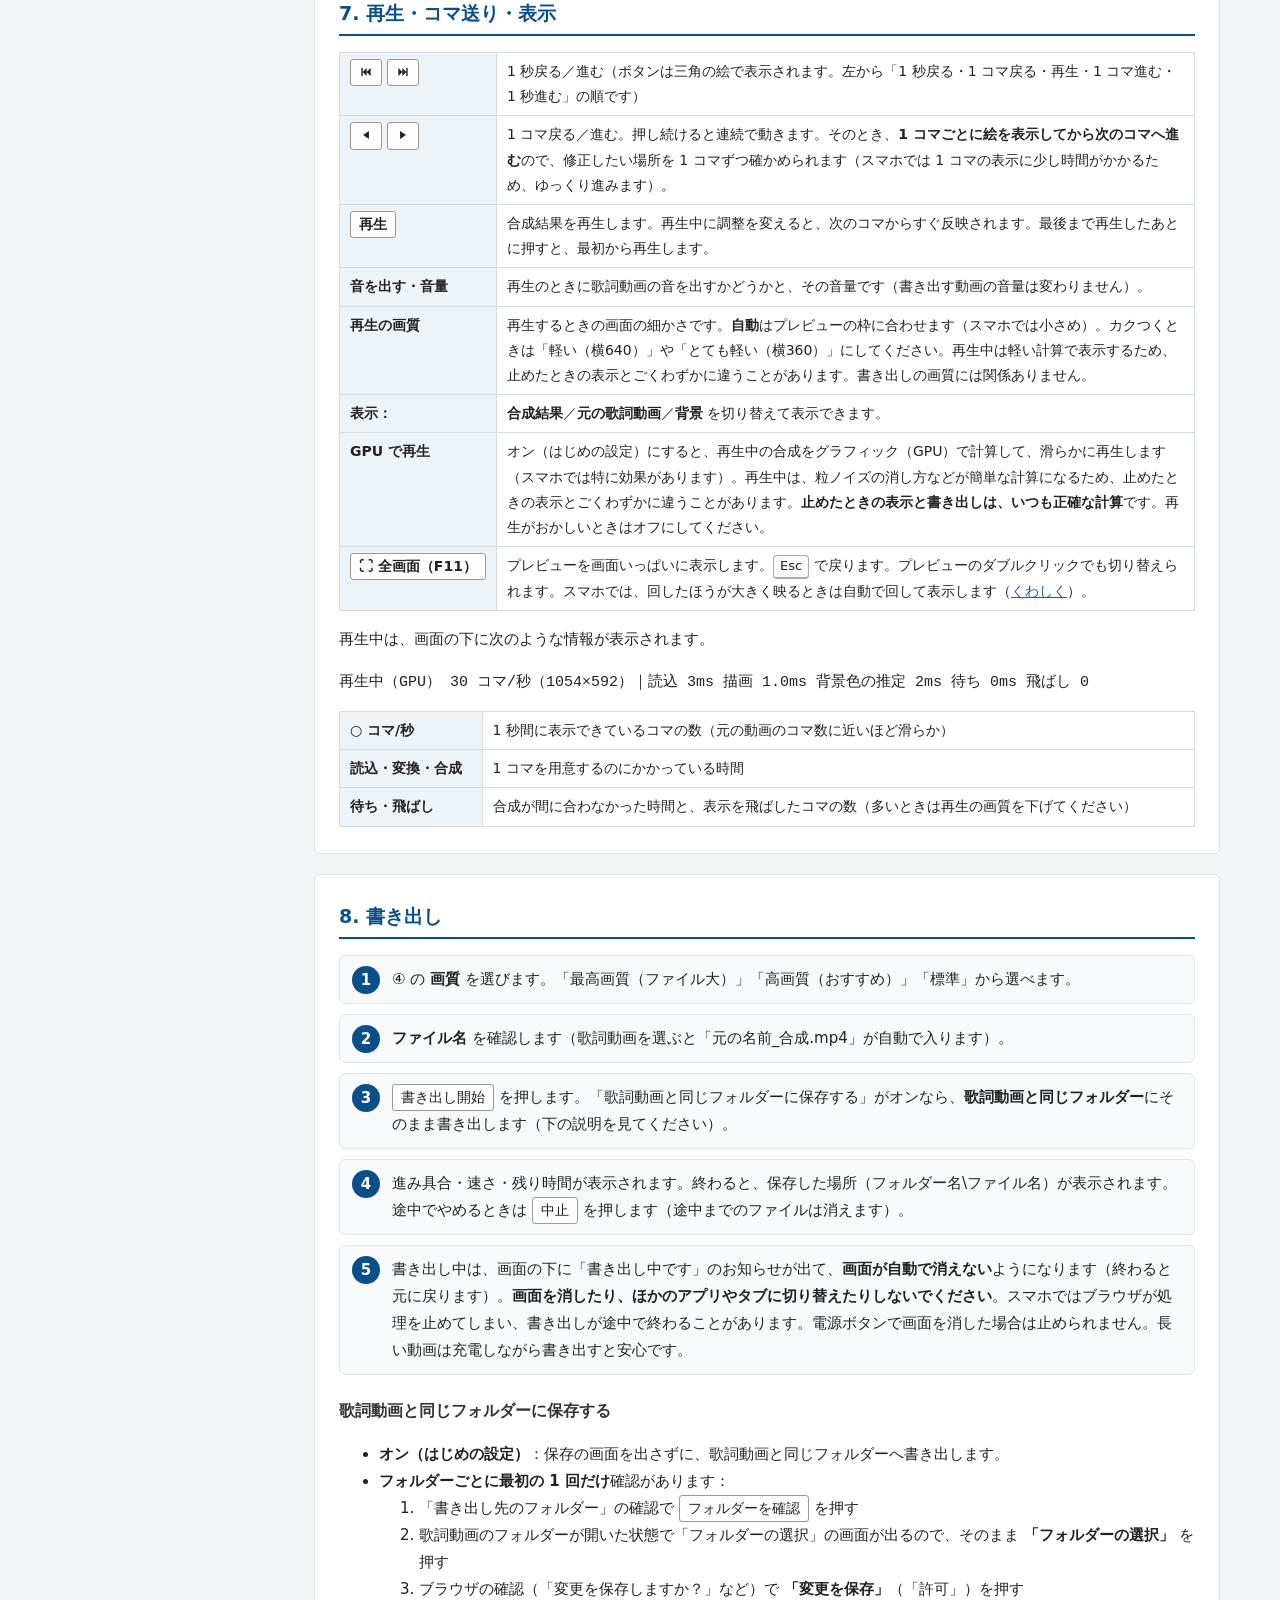
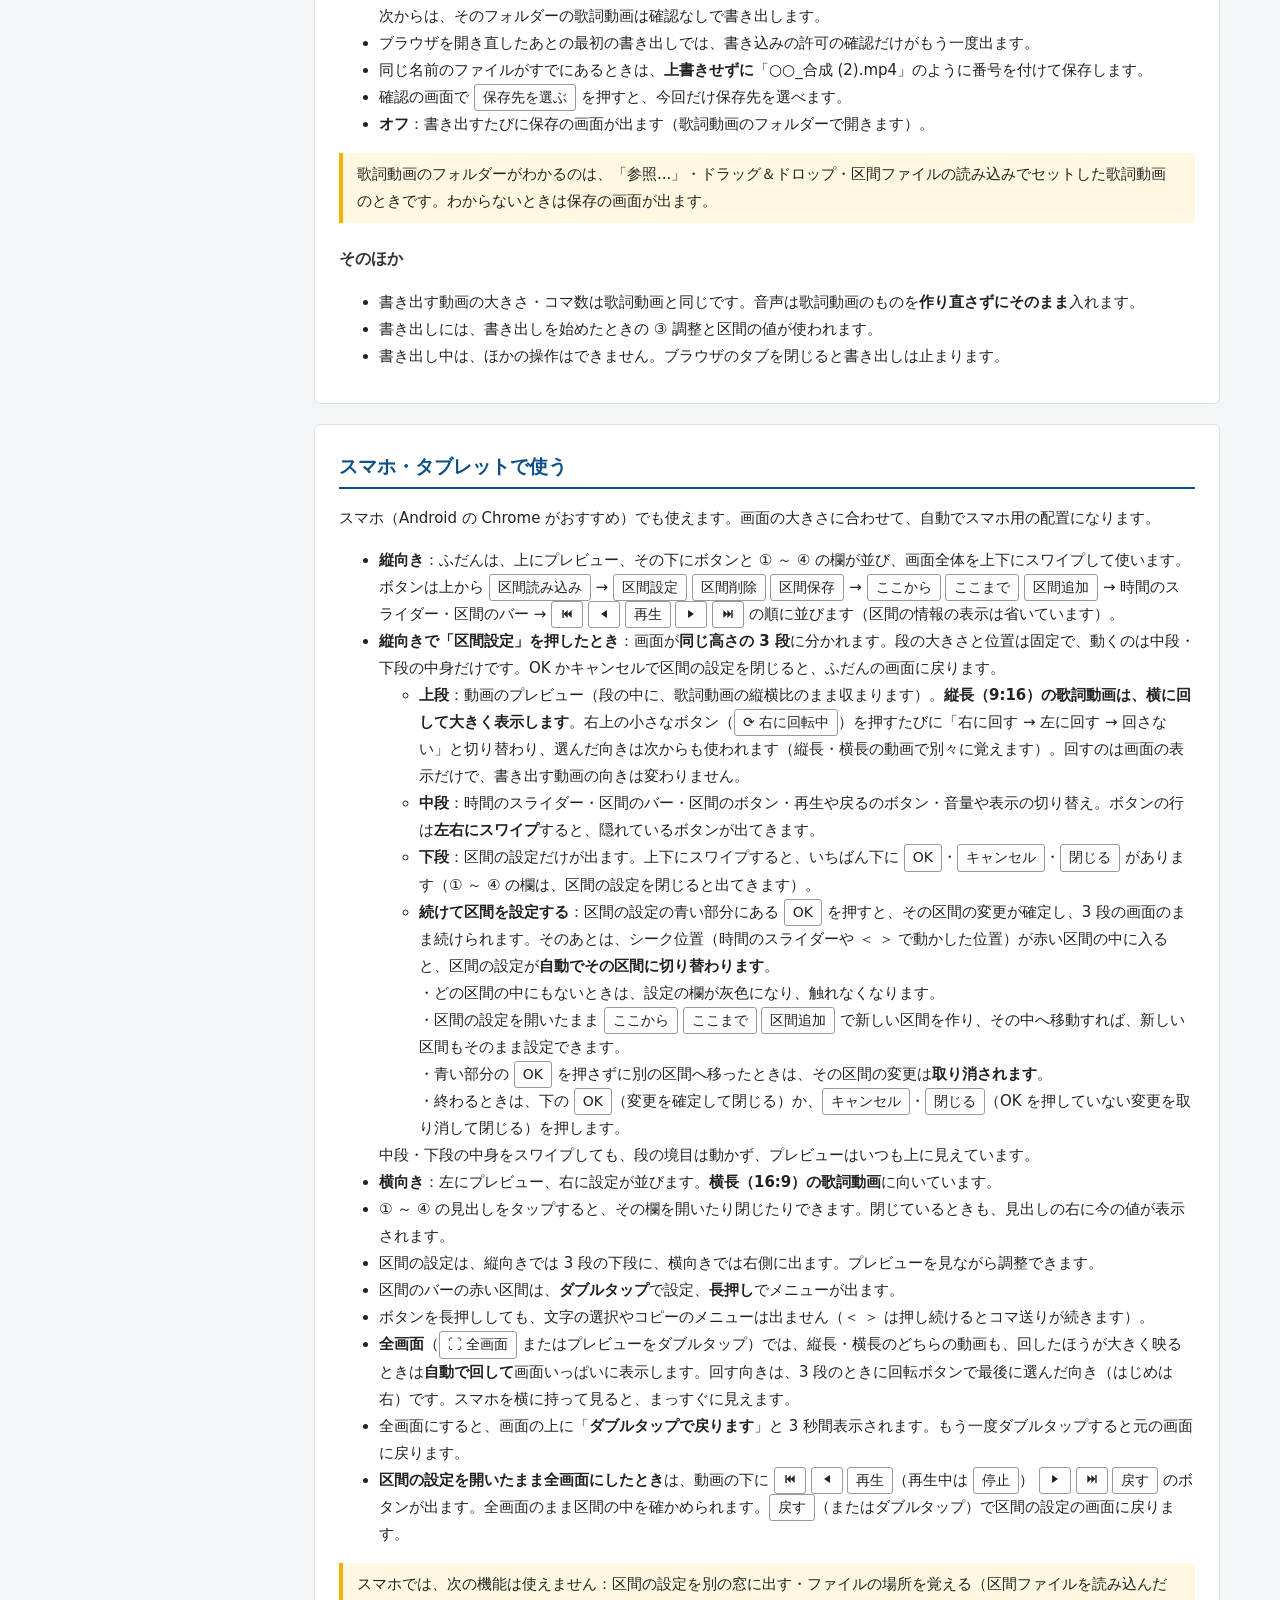
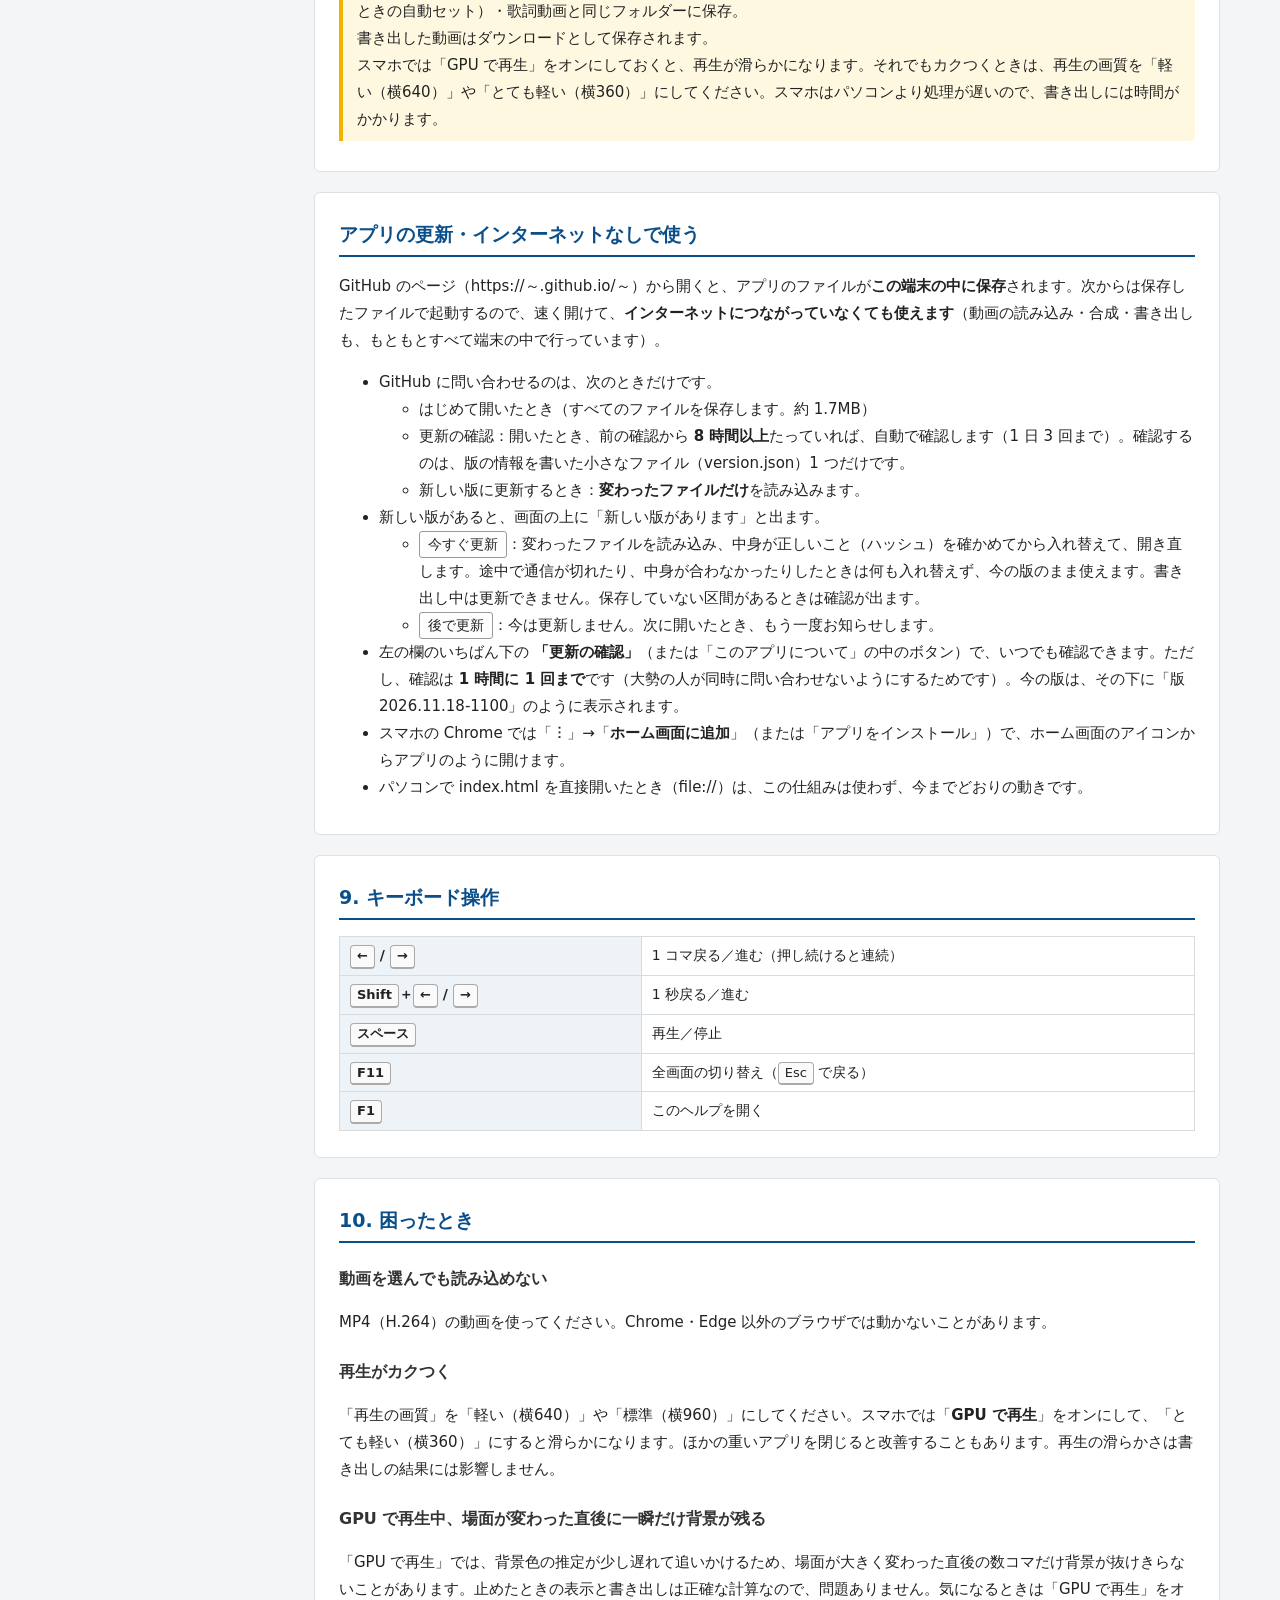
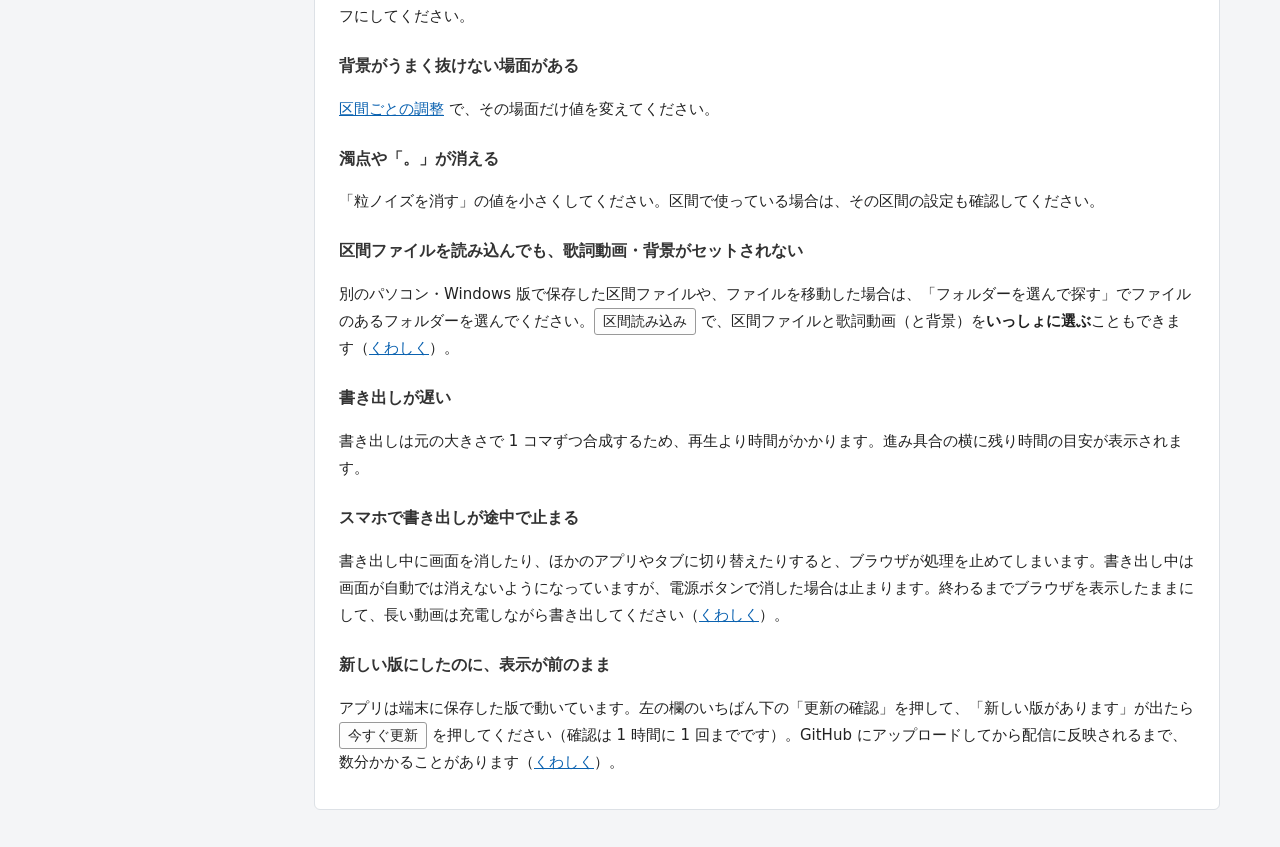
==== commit 314757c4: "Add files via upload" ====
--- a/web/help.html
+++ b/web/help.html
@@ -193,7 +193,7 @@
       <span class="btn">区間追加</span> を押します。区間のバーに<span class="seg"></span> 赤い区間ができます。<br>
       作ったばかりの区間には、③ 調整（全体）と同じ値が入っています。</li>
     <li><b>区間の設定を開く</b><br>
-      赤い区間が選ばれている（黒い枠が付いている）状態で <span class="btn">区間設定</span> を押します。シーク位置（時間のスライダーの位置）が赤い区間の上にあるときも押せて、その区間の設定が開きます。赤い区間を<b>ダブルクリック</b>しても開けます。<br>
+      赤い区間が選ばれている（黒い枠が付いている）状態で <span class="btn">区間設定</span> を押します。シーク位置（時間のスライダーの位置）が赤い区間の上にあるときも押せて、その区間の設定が開きます（<span class="btn">区間削除</span> も同じで、シーク位置が赤い区間の上にあるときは、その区間を削除します）。赤い区間を<b>ダブルクリック</b>しても開けます。<br>
       今の位置が区間の外だったときは、区間の始まりへ自動で移動します。<br>
       スマホの縦向きでは、画面が 3 段に分かれ、下段に区間の設定が出ます（<a href="#mobile">くわしく</a>）。</li>
     <li><b>ノイズなどが消えるように調整する</b><br>
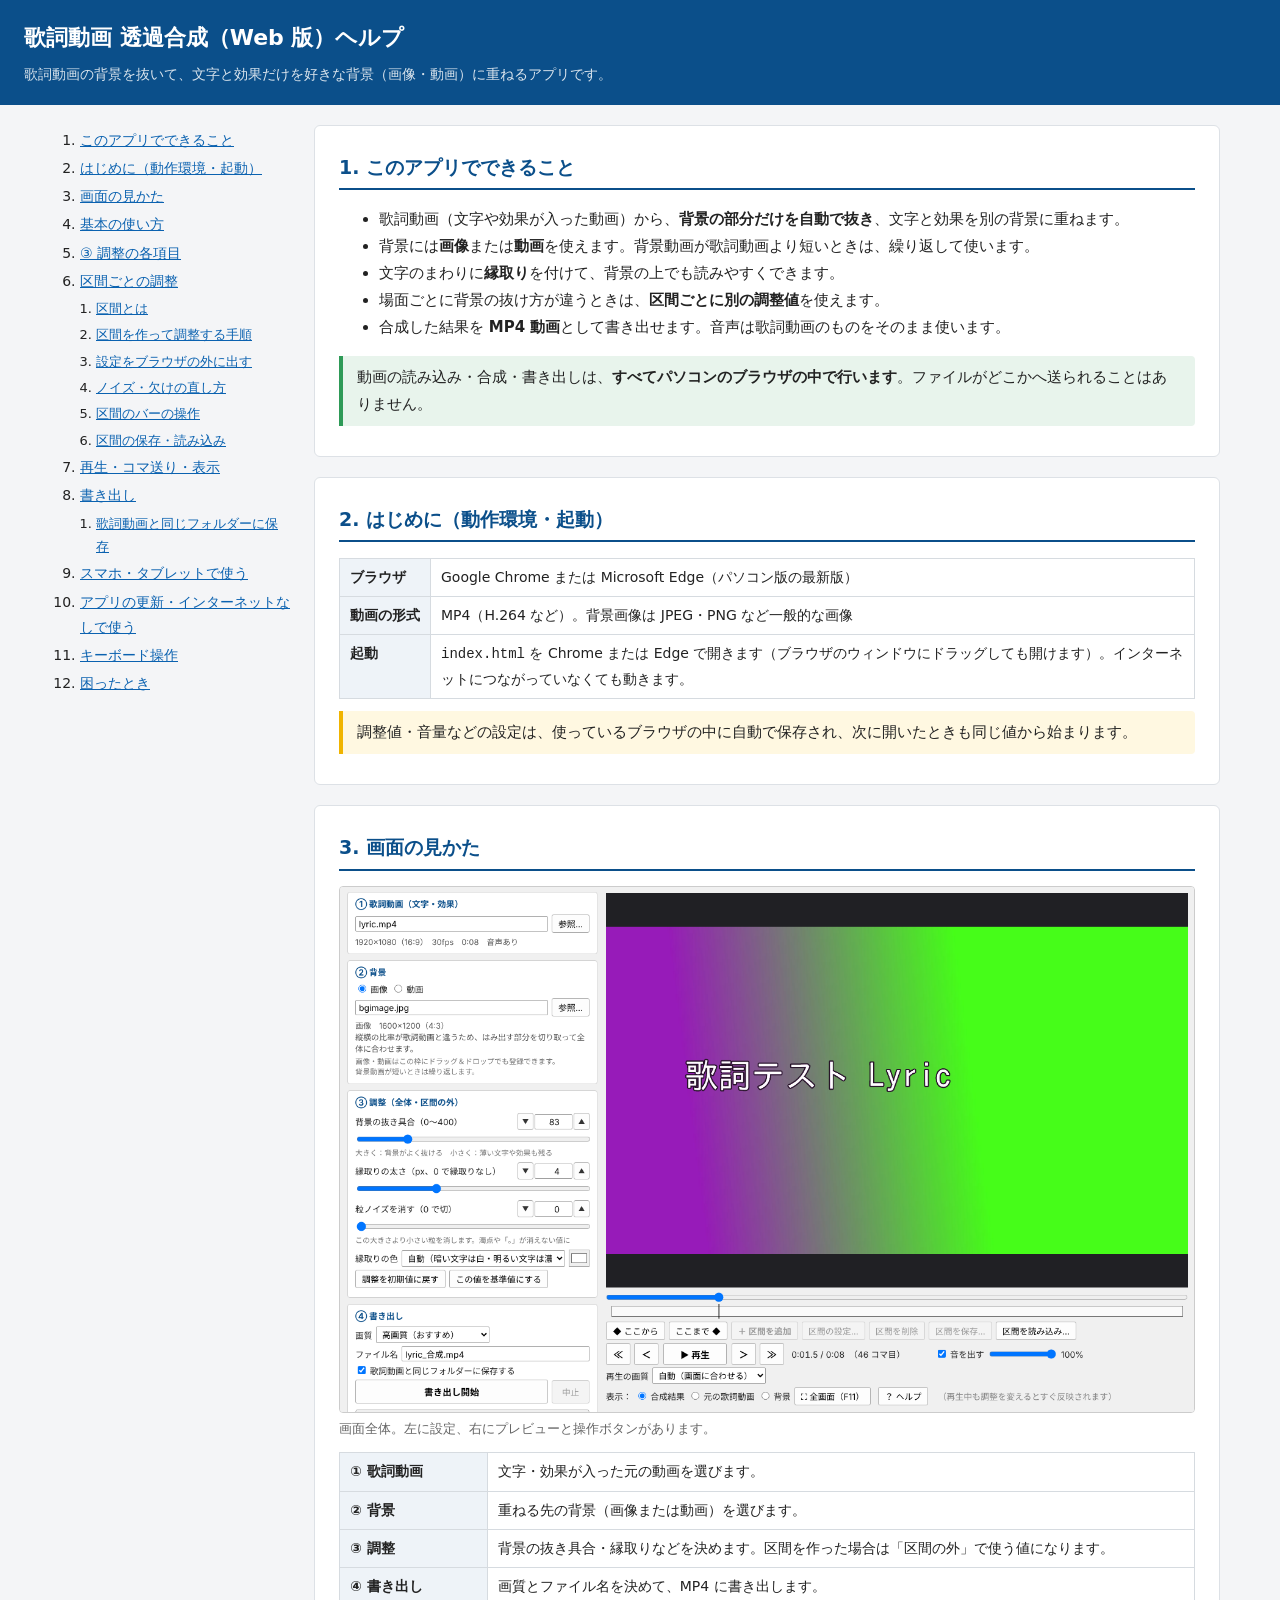
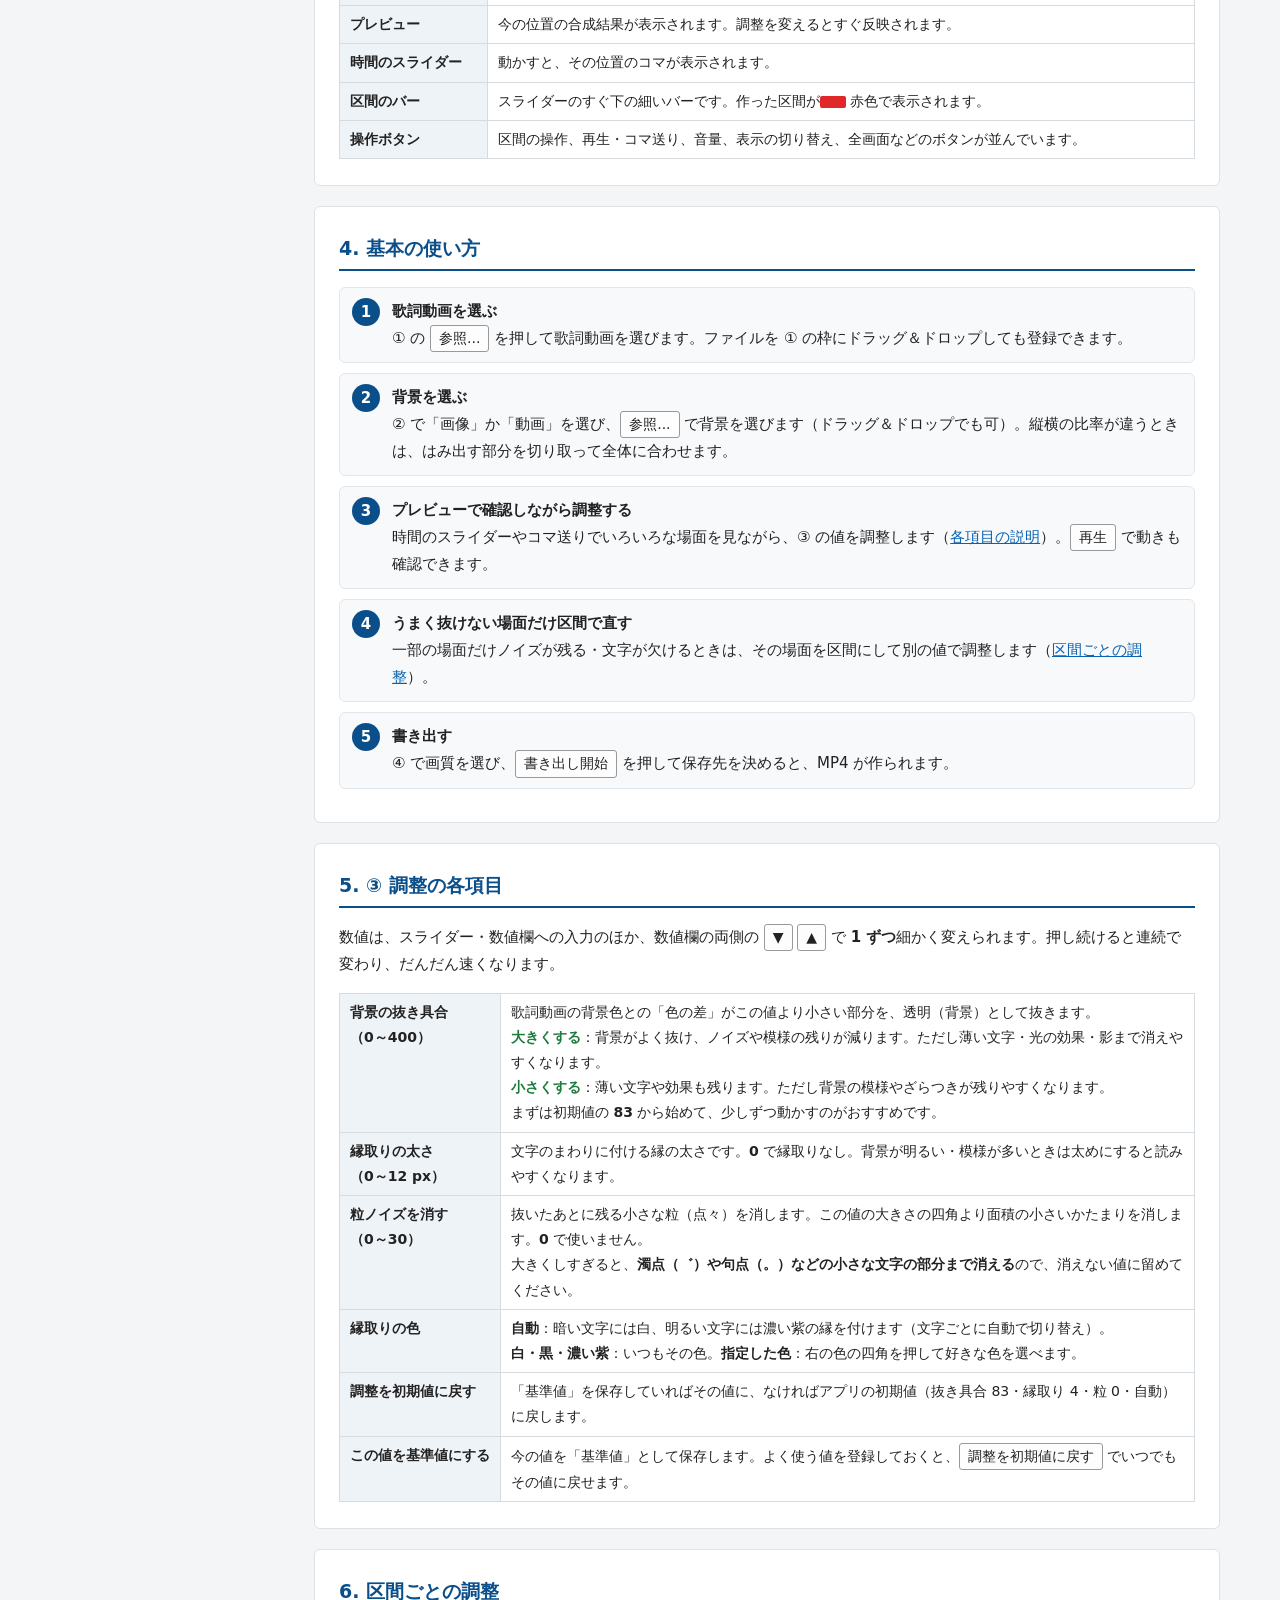
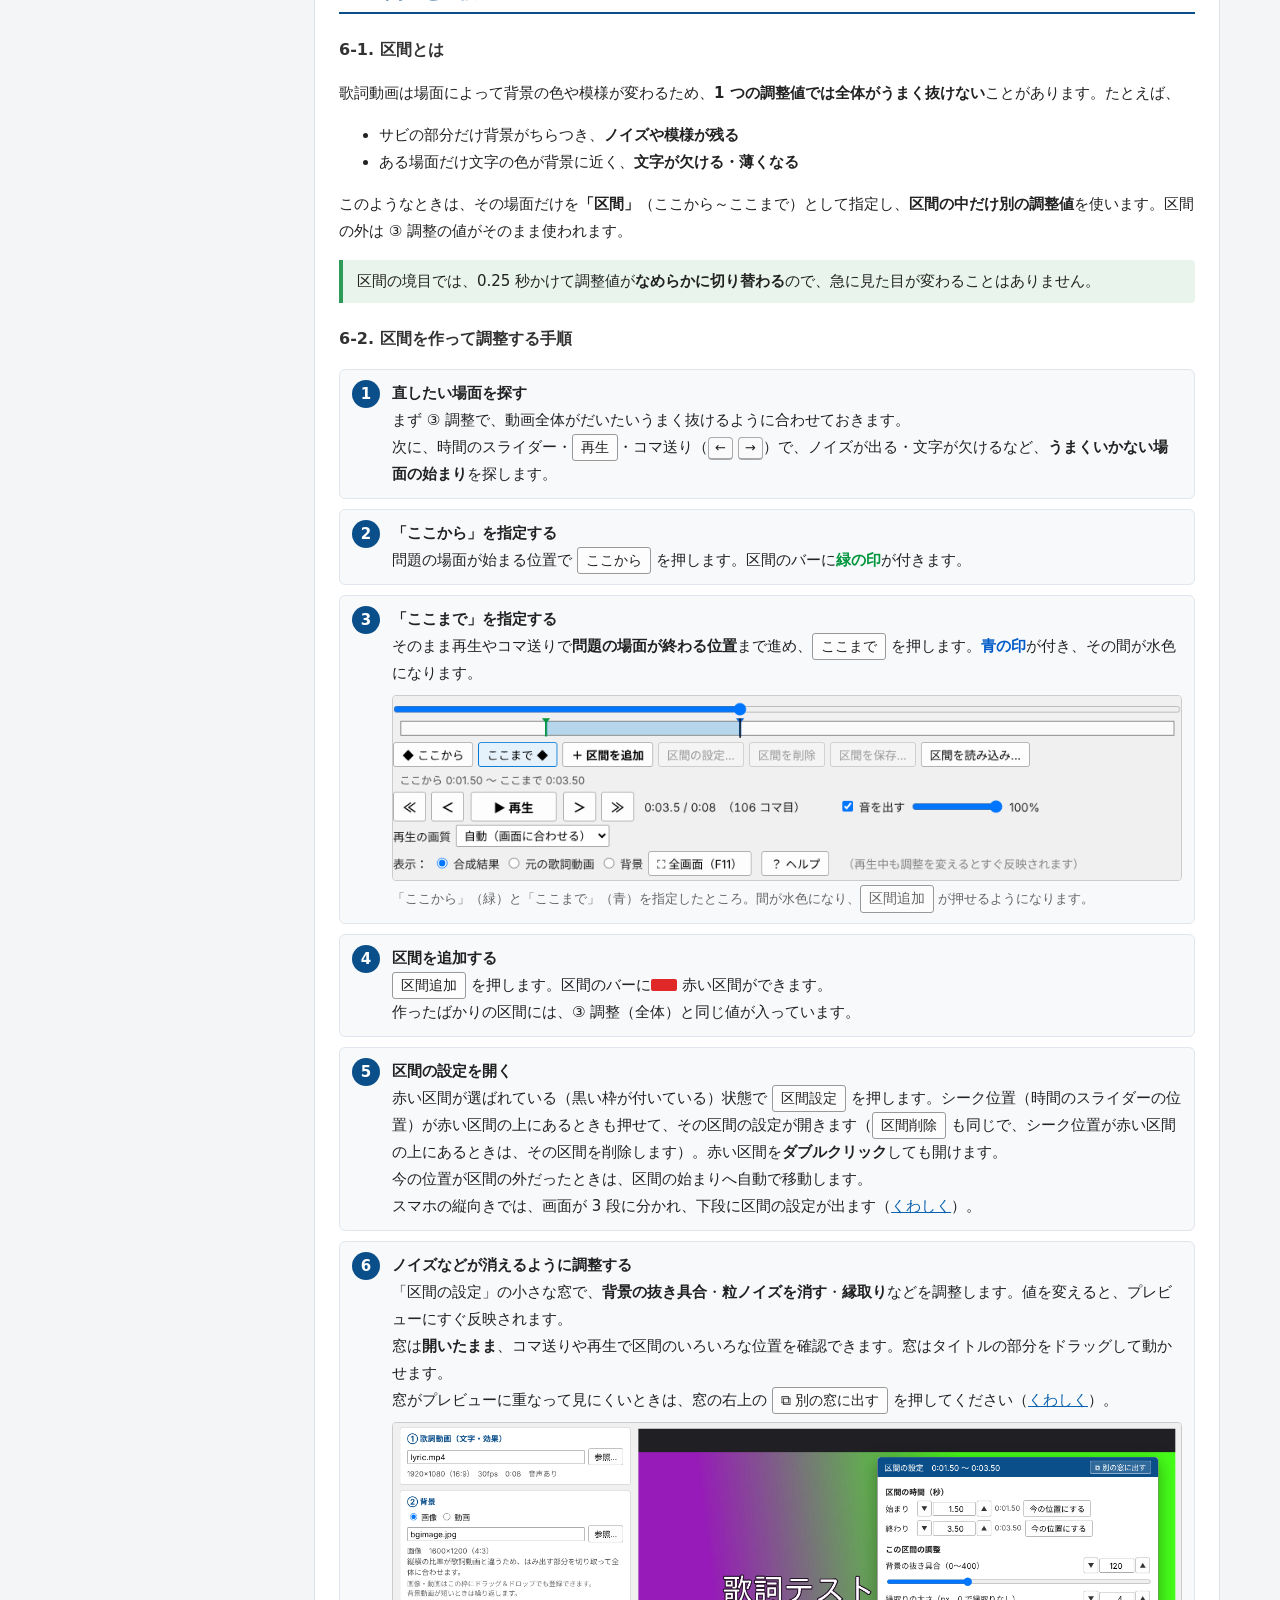
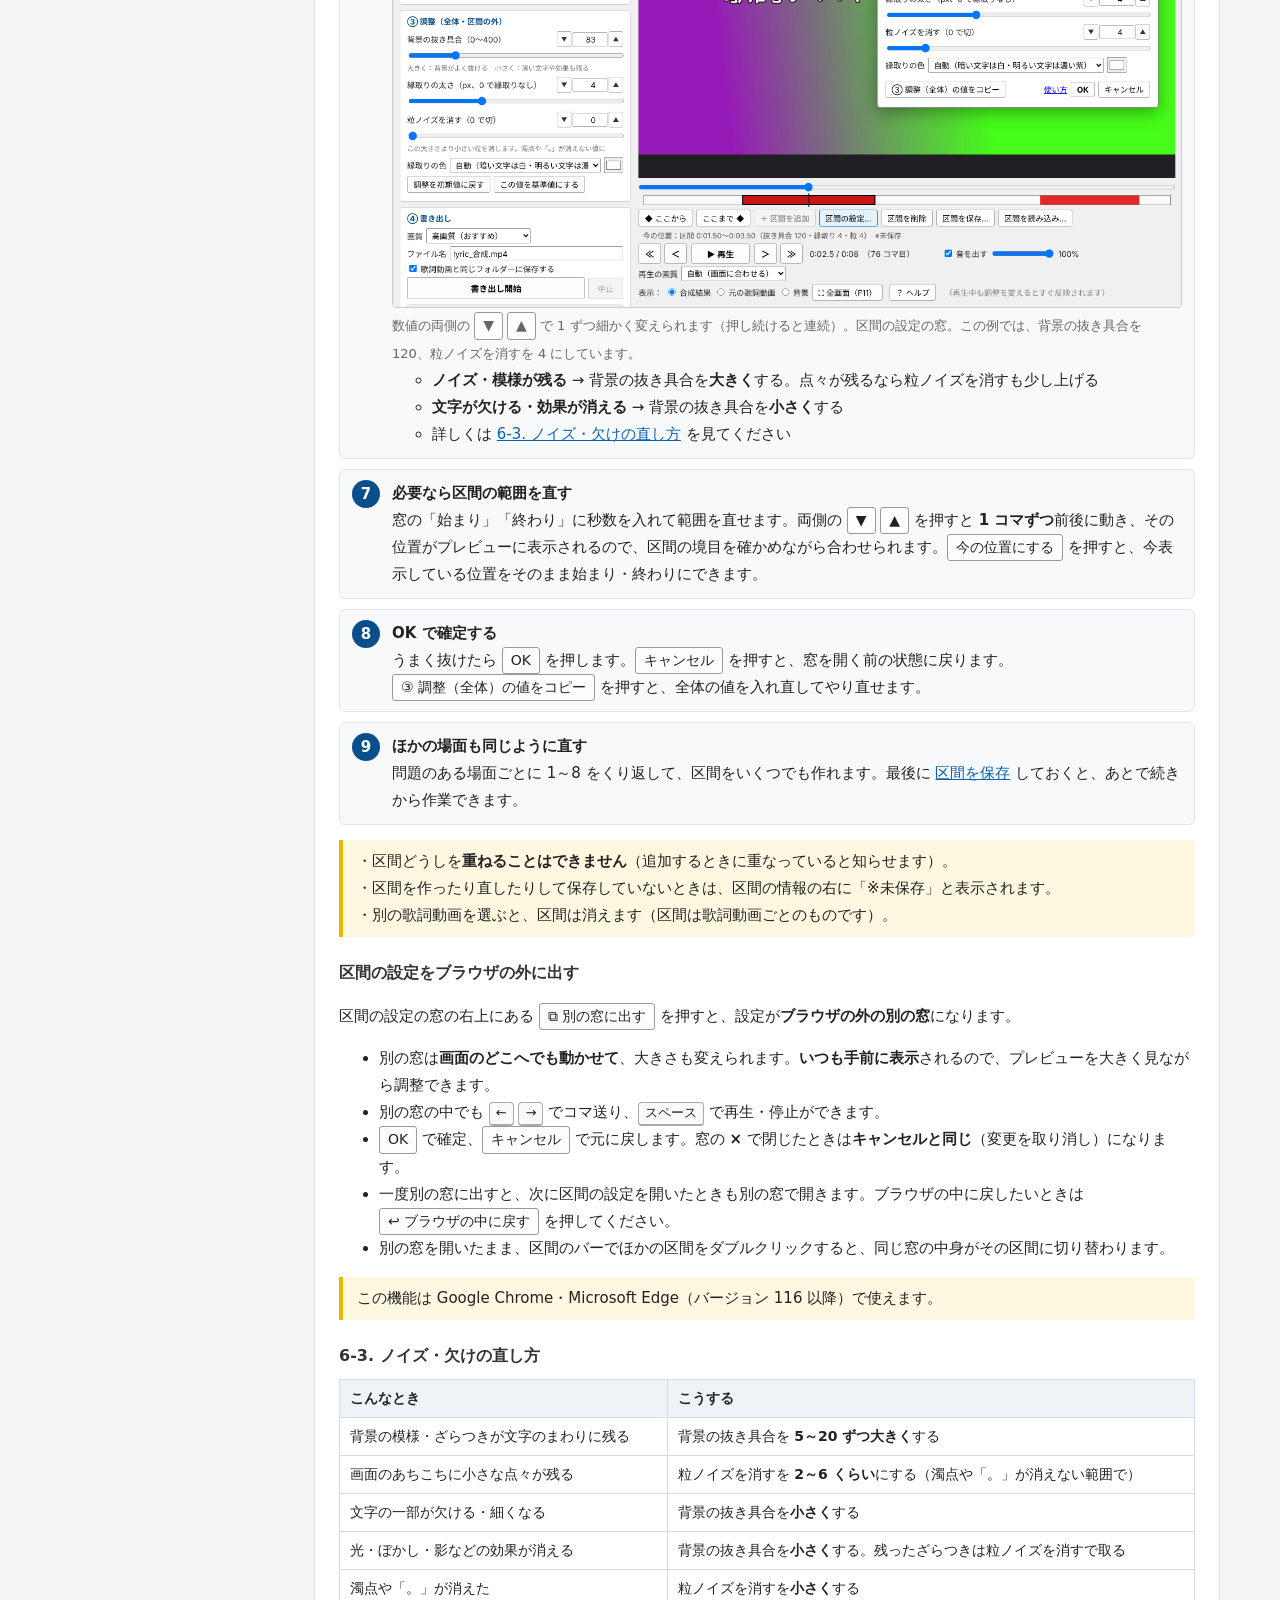
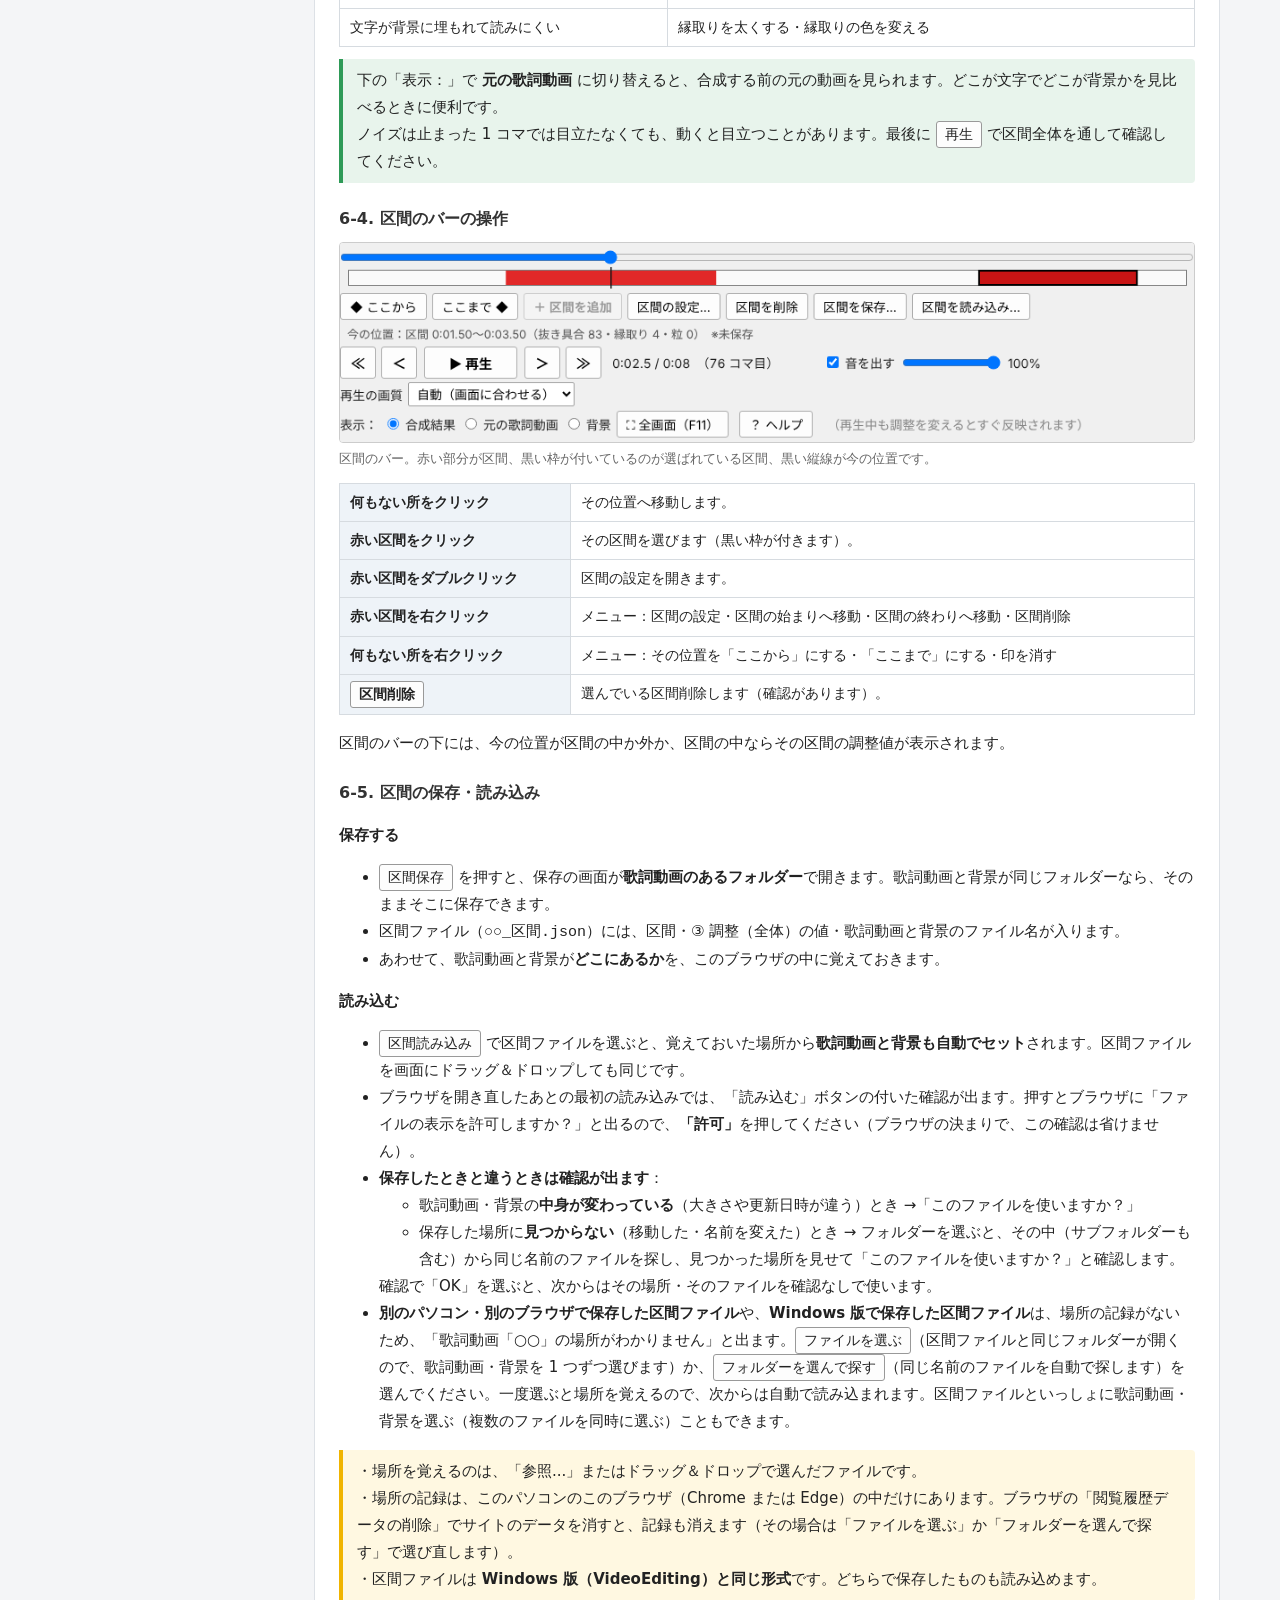
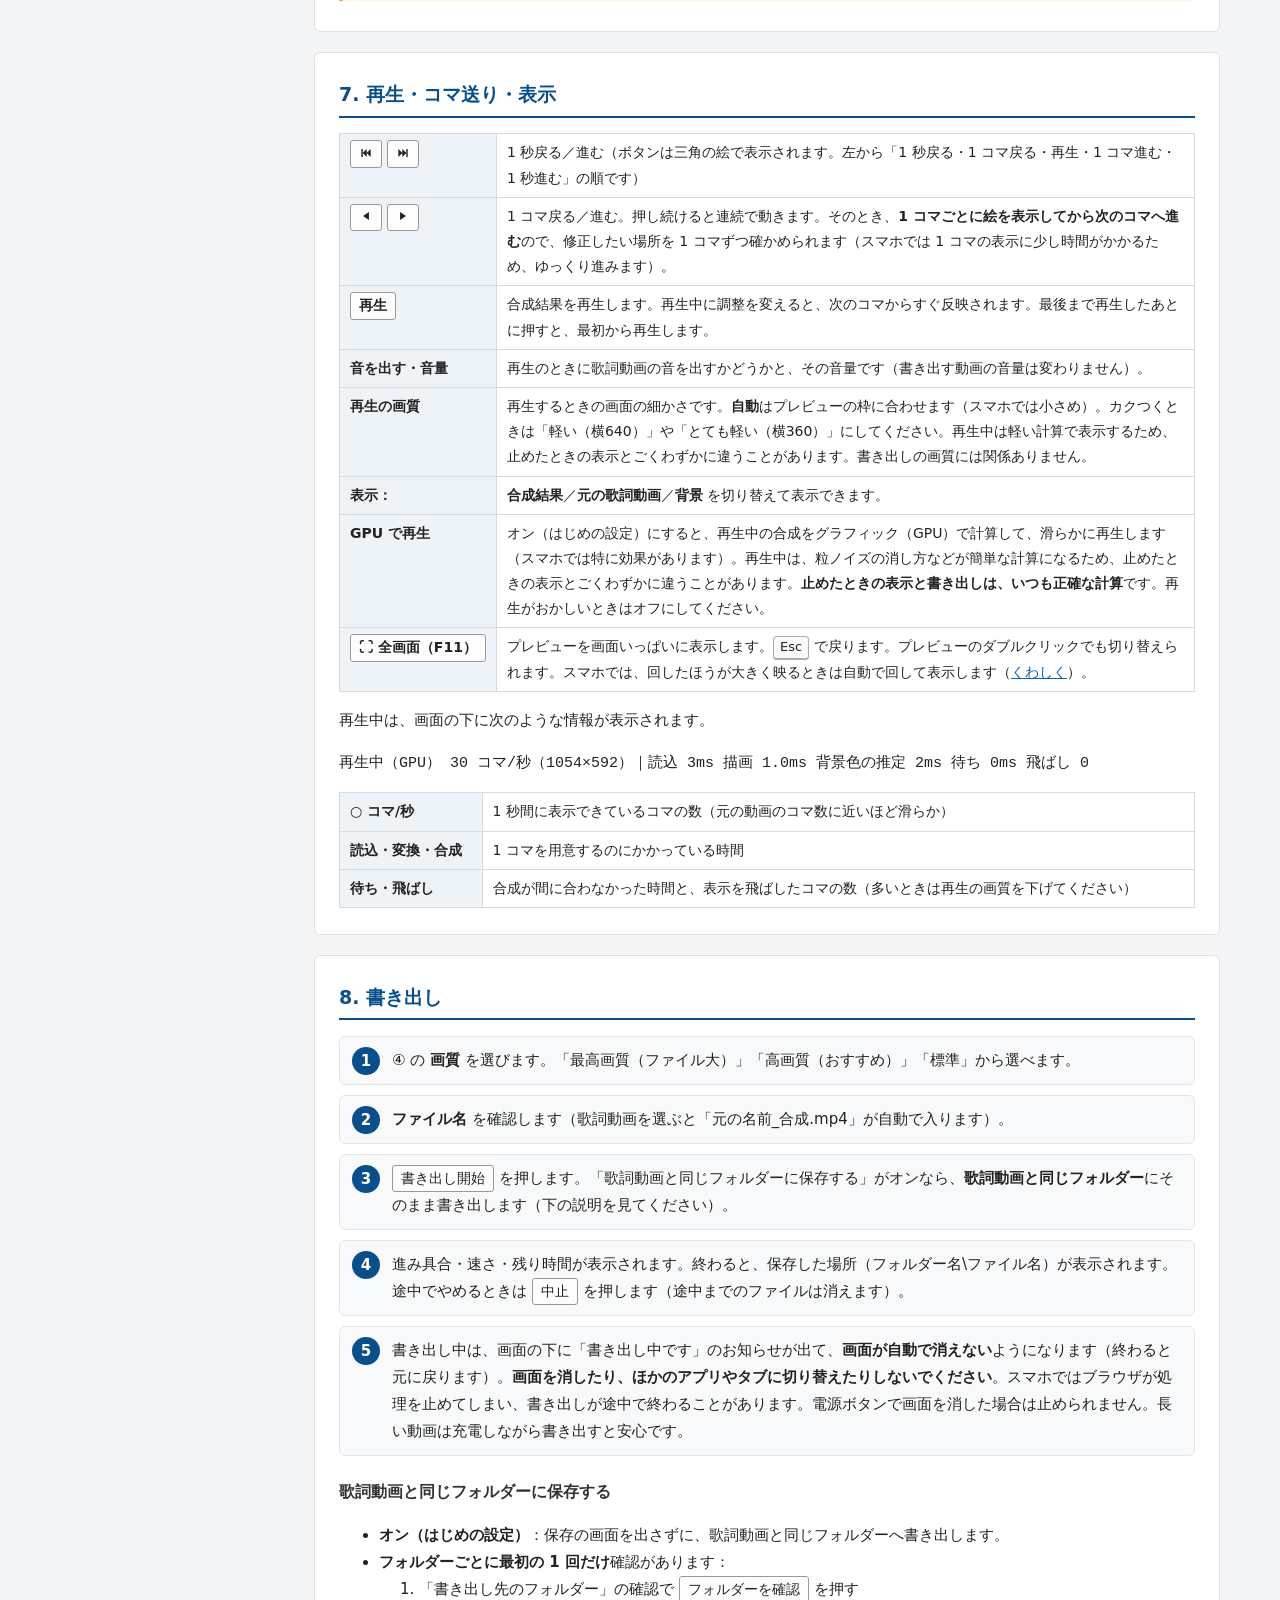
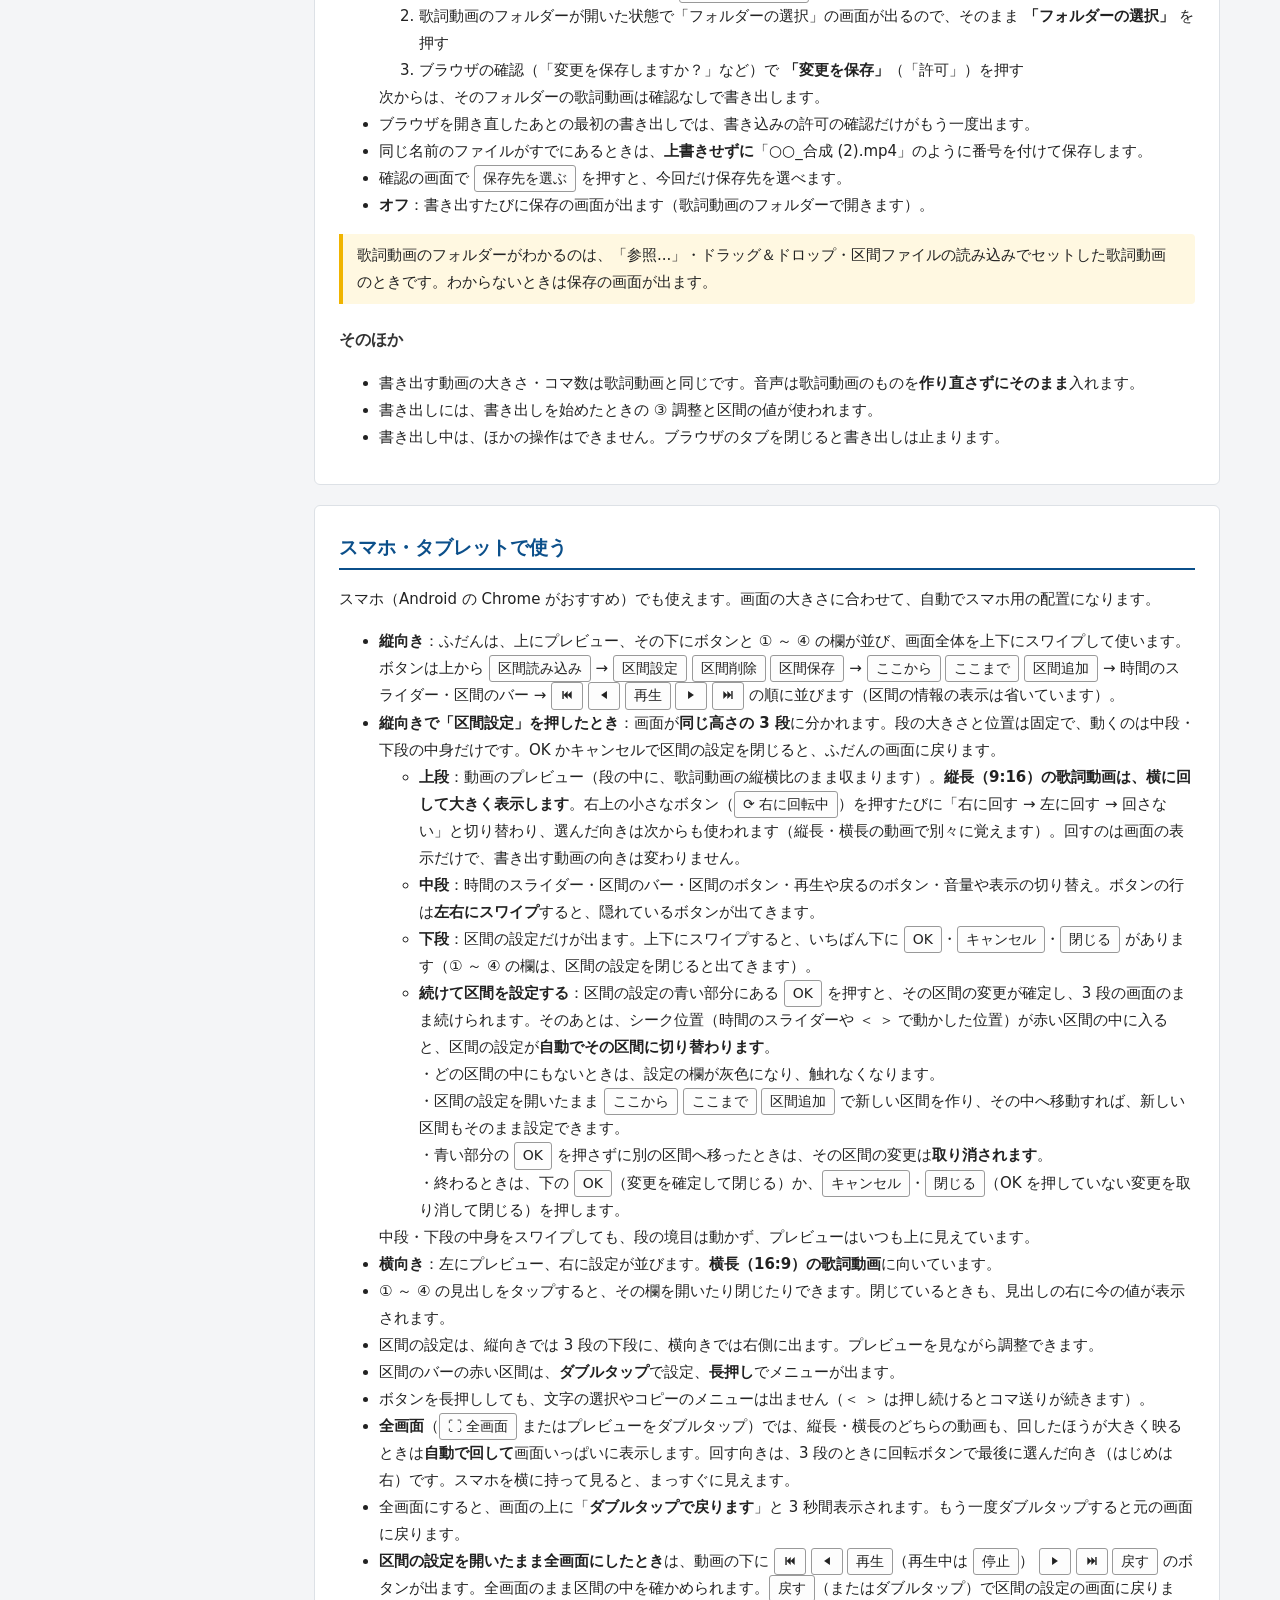
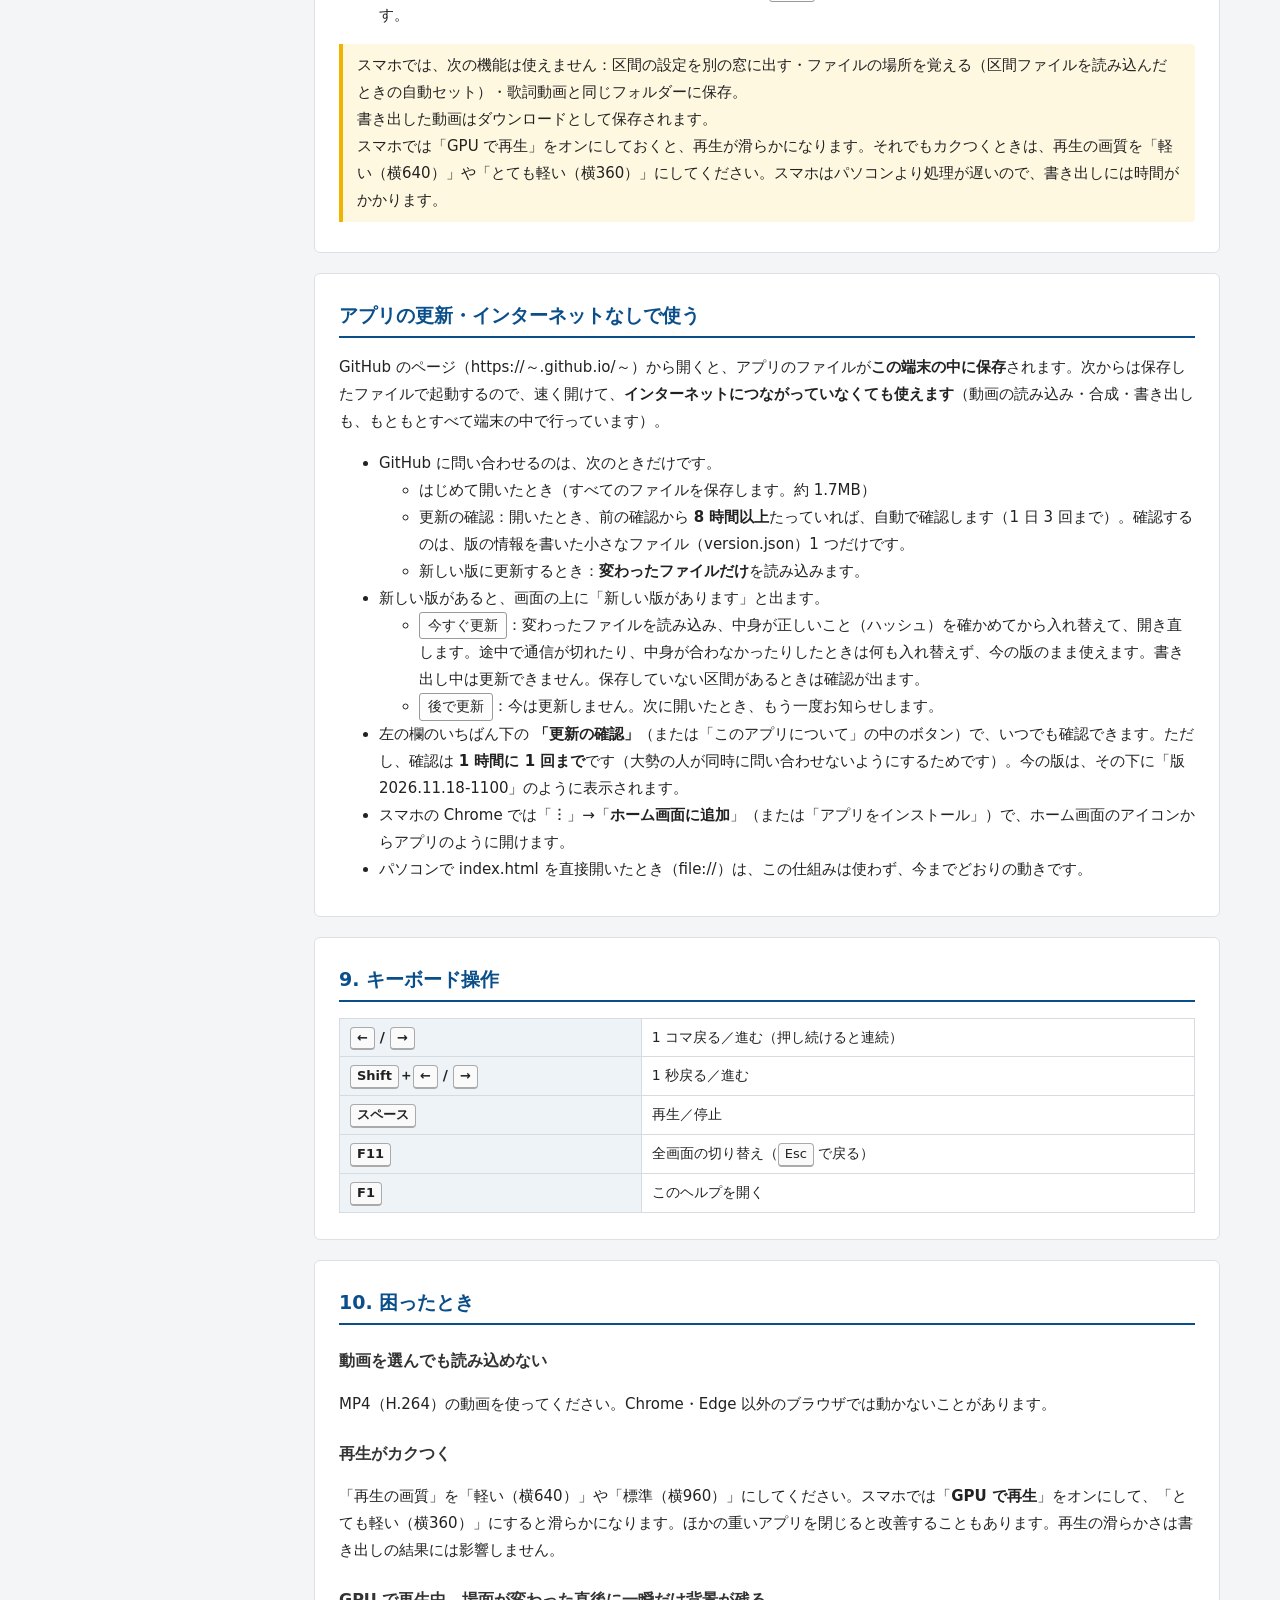
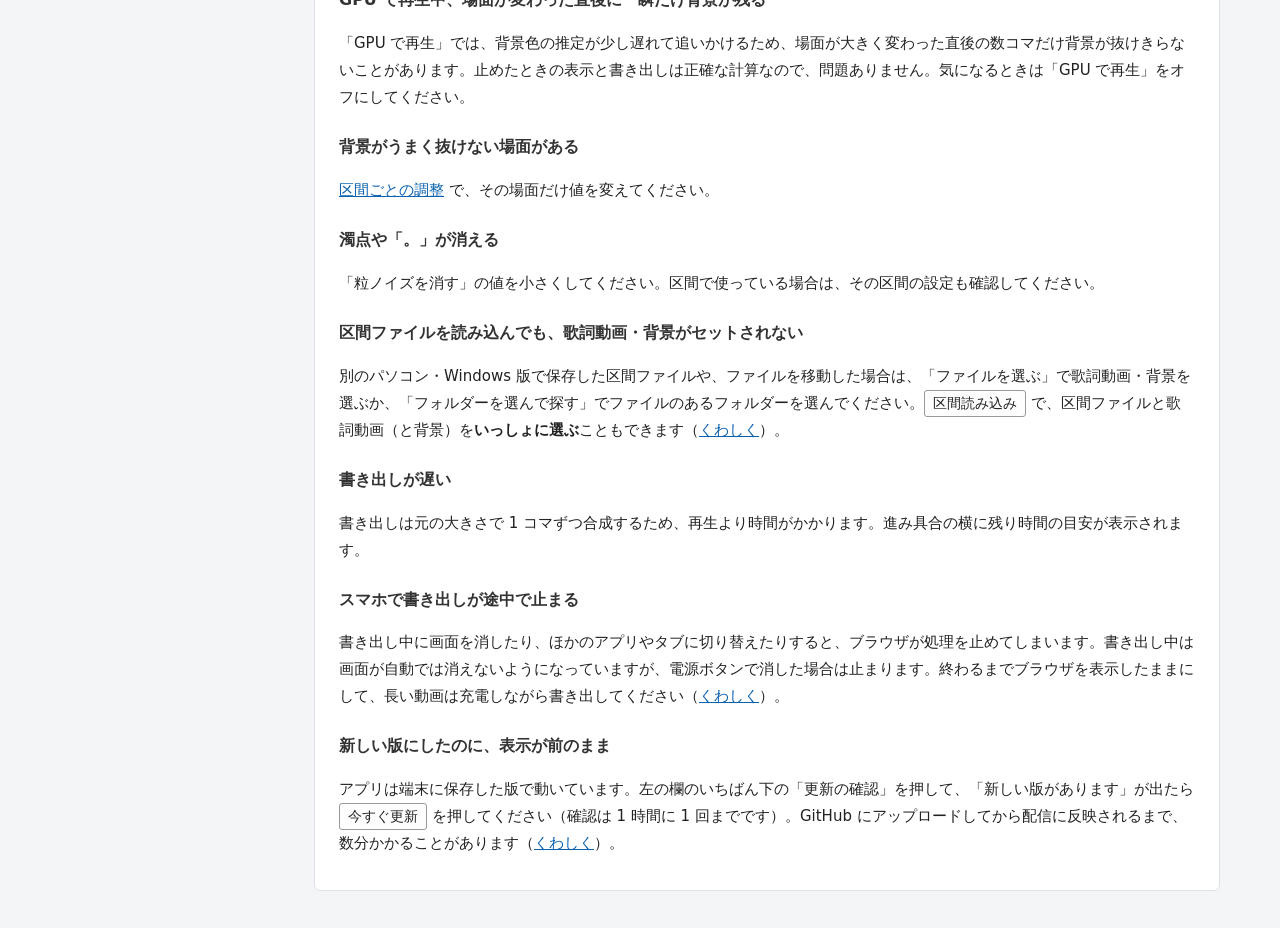
==== commit 23b322bf: "Add files via upload" ====
--- a/web/help.html
+++ b/web/help.html
@@ -278,11 +278,11 @@
       </ul>
       確認で「OK」を選ぶと、次からはその場所・そのファイルを確認なしで使います。
     </li>
-    <li><b>別のパソコン・別のブラウザで保存した区間ファイル</b>や、<b>Windows 版で保存した区間ファイル</b>は、場所の記録がないため、フォルダーを選んで探す方法になります。区間ファイルといっしょに歌詞動画・背景を選ぶ（複数のファイルを同時に選ぶ）こともできます。</li>
+    <li><b>別のパソコン・別のブラウザで保存した区間ファイル</b>や、<b>Windows 版で保存した区間ファイル</b>は、場所の記録がないため、「歌詞動画「○○」の場所がわかりません」と出ます。<span class="btn">ファイルを選ぶ</span>（区間ファイルと同じフォルダーが開くので、歌詞動画・背景を 1 つずつ選びます）か、<span class="btn">フォルダーを選んで探す</span>（同じ名前のファイルを自動で探します）を選んでください。一度選ぶと場所を覚えるので、次からは自動で読み込まれます。区間ファイルといっしょに歌詞動画・背景を選ぶ（複数のファイルを同時に選ぶ）こともできます。</li>
   </ul>
   <div class="note">
     ・場所を覚えるのは、「参照...」またはドラッグ＆ドロップで選んだファイルです。<br>
-    ・場所の記録は、このパソコンのこのブラウザ（Chrome または Edge）の中だけにあります。ブラウザの「閲覧履歴データの削除」でサイトのデータを消すと、記録も消えます（その場合はフォルダーを選んで探す方法になります）。<br>
+    ・場所の記録は、このパソコンのこのブラウザ（Chrome または Edge）の中だけにあります。ブラウザの「閲覧履歴データの削除」でサイトのデータを消すと、記録も消えます（その場合は「ファイルを選ぶ」か「フォルダーを選んで探す」で選び直します）。<br>
     ・区間ファイルは <b>Windows 版（VideoEditing）と同じ形式</b>です。どちらで保存したものも読み込めます。
   </div>
 </section>
@@ -429,7 +429,7 @@
   <h3>濁点や「。」が消える</h3>
   <p>「粒ノイズを消す」の値を小さくしてください。区間で使っている場合は、その区間の設定も確認してください。</p>
   <h3>区間ファイルを読み込んでも、歌詞動画・背景がセットされない</h3>
-  <p>別のパソコン・Windows 版で保存した区間ファイルや、ファイルを移動した場合は、「フォルダーを選んで探す」でファイルのあるフォルダーを選んでください。<span class="btn">区間読み込み</span> で、区間ファイルと歌詞動画（と背景）を<b>いっしょに選ぶ</b>こともできます（<a href="#seg-file">くわしく</a>）。</p>
+  <p>別のパソコン・Windows 版で保存した区間ファイルや、ファイルを移動した場合は、「ファイルを選ぶ」で歌詞動画・背景を選ぶか、「フォルダーを選んで探す」でファイルのあるフォルダーを選んでください。<span class="btn">区間読み込み</span> で、区間ファイルと歌詞動画（と背景）を<b>いっしょに選ぶ</b>こともできます（<a href="#seg-file">くわしく</a>）。</p>
   <h3>書き出しが遅い</h3>
   <p>書き出しは元の大きさで 1 コマずつ合成するため、再生より時間がかかります。進み具合の横に残り時間の目安が表示されます。</p>
   <h3>スマホで書き出しが途中で止まる</h3>
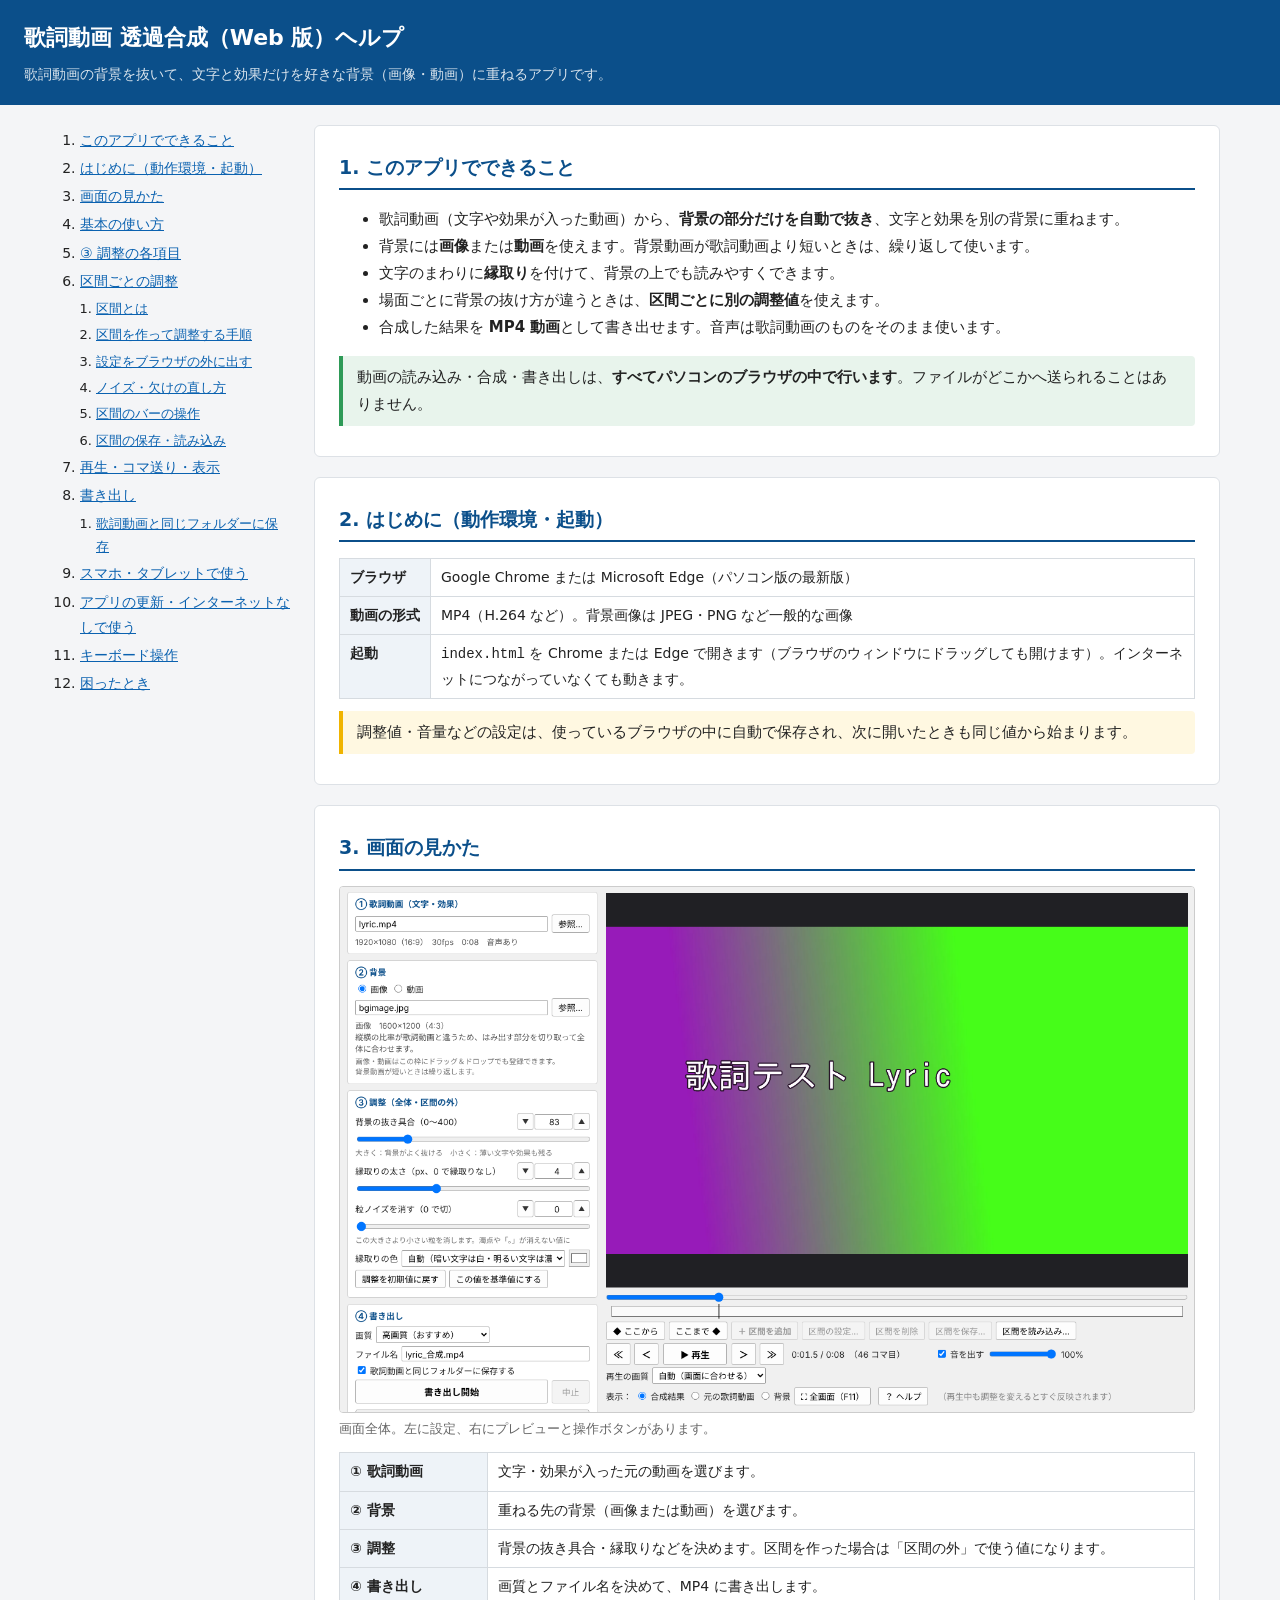
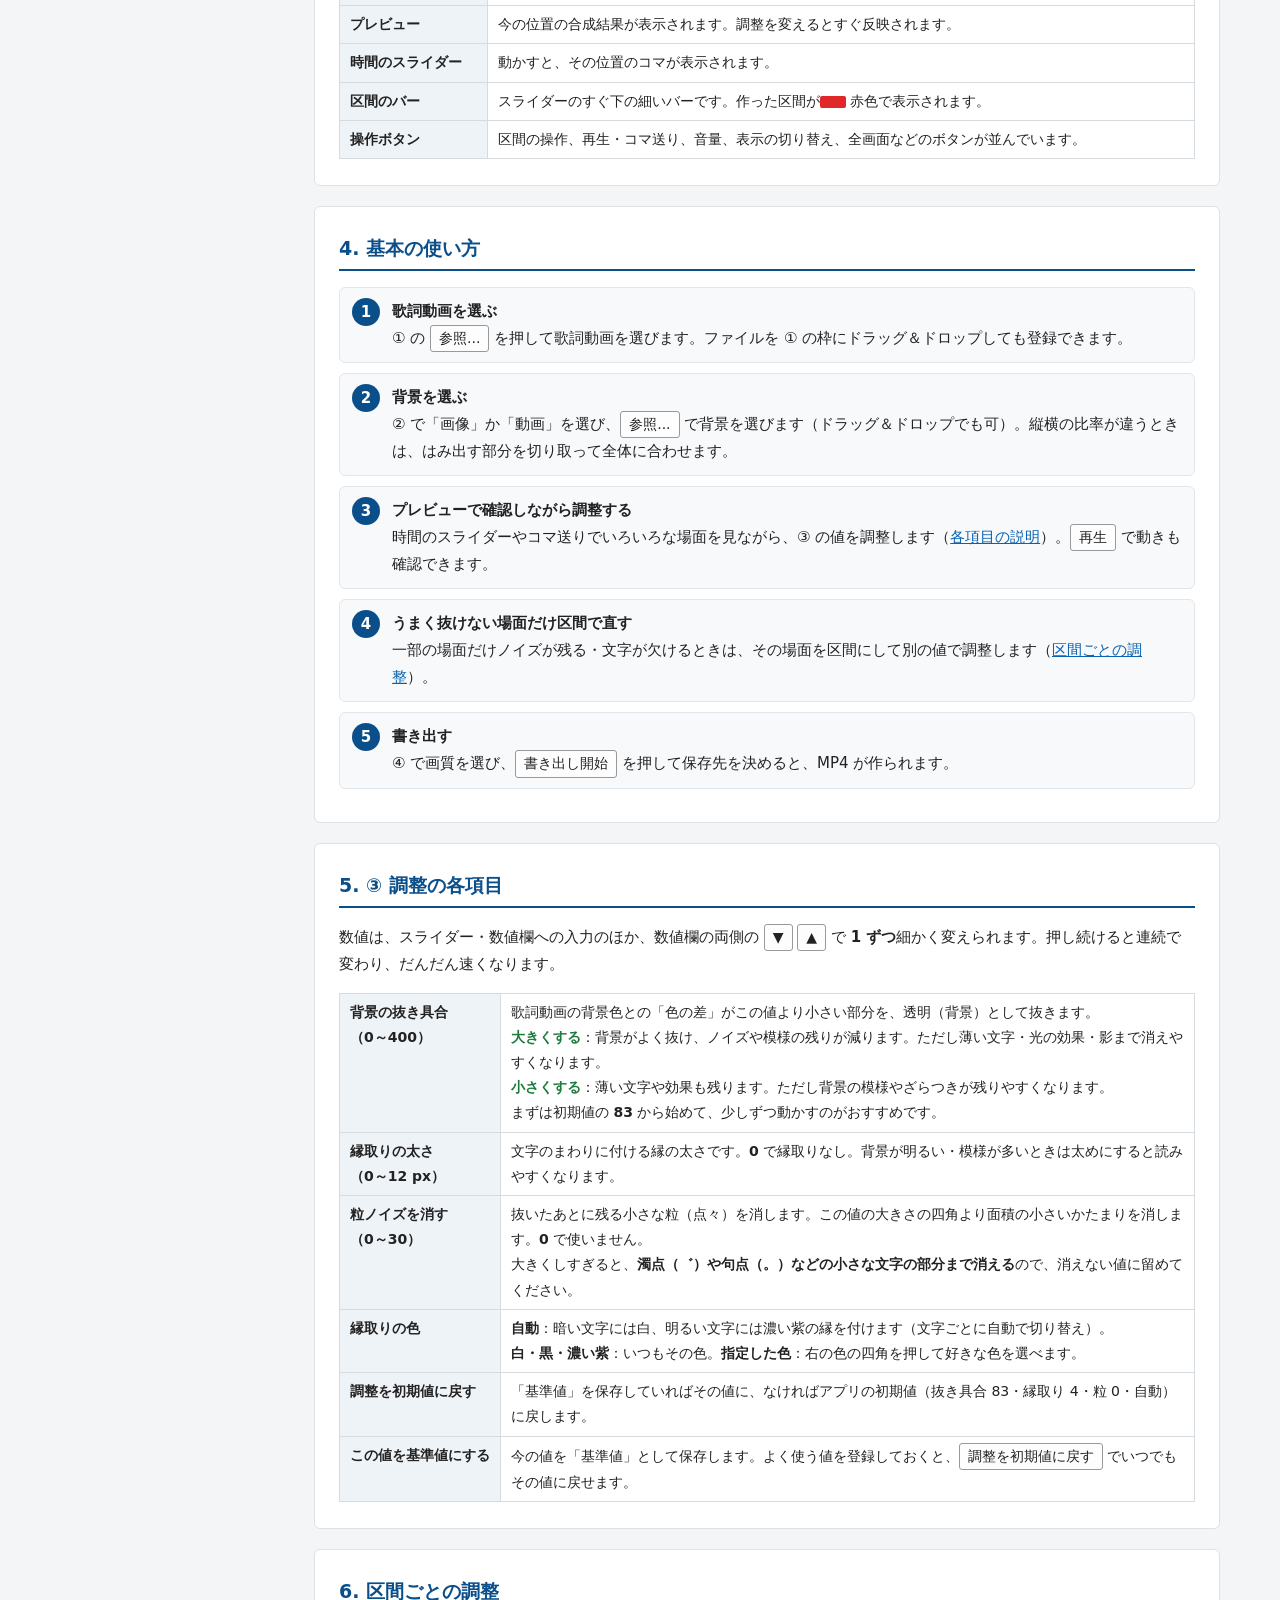
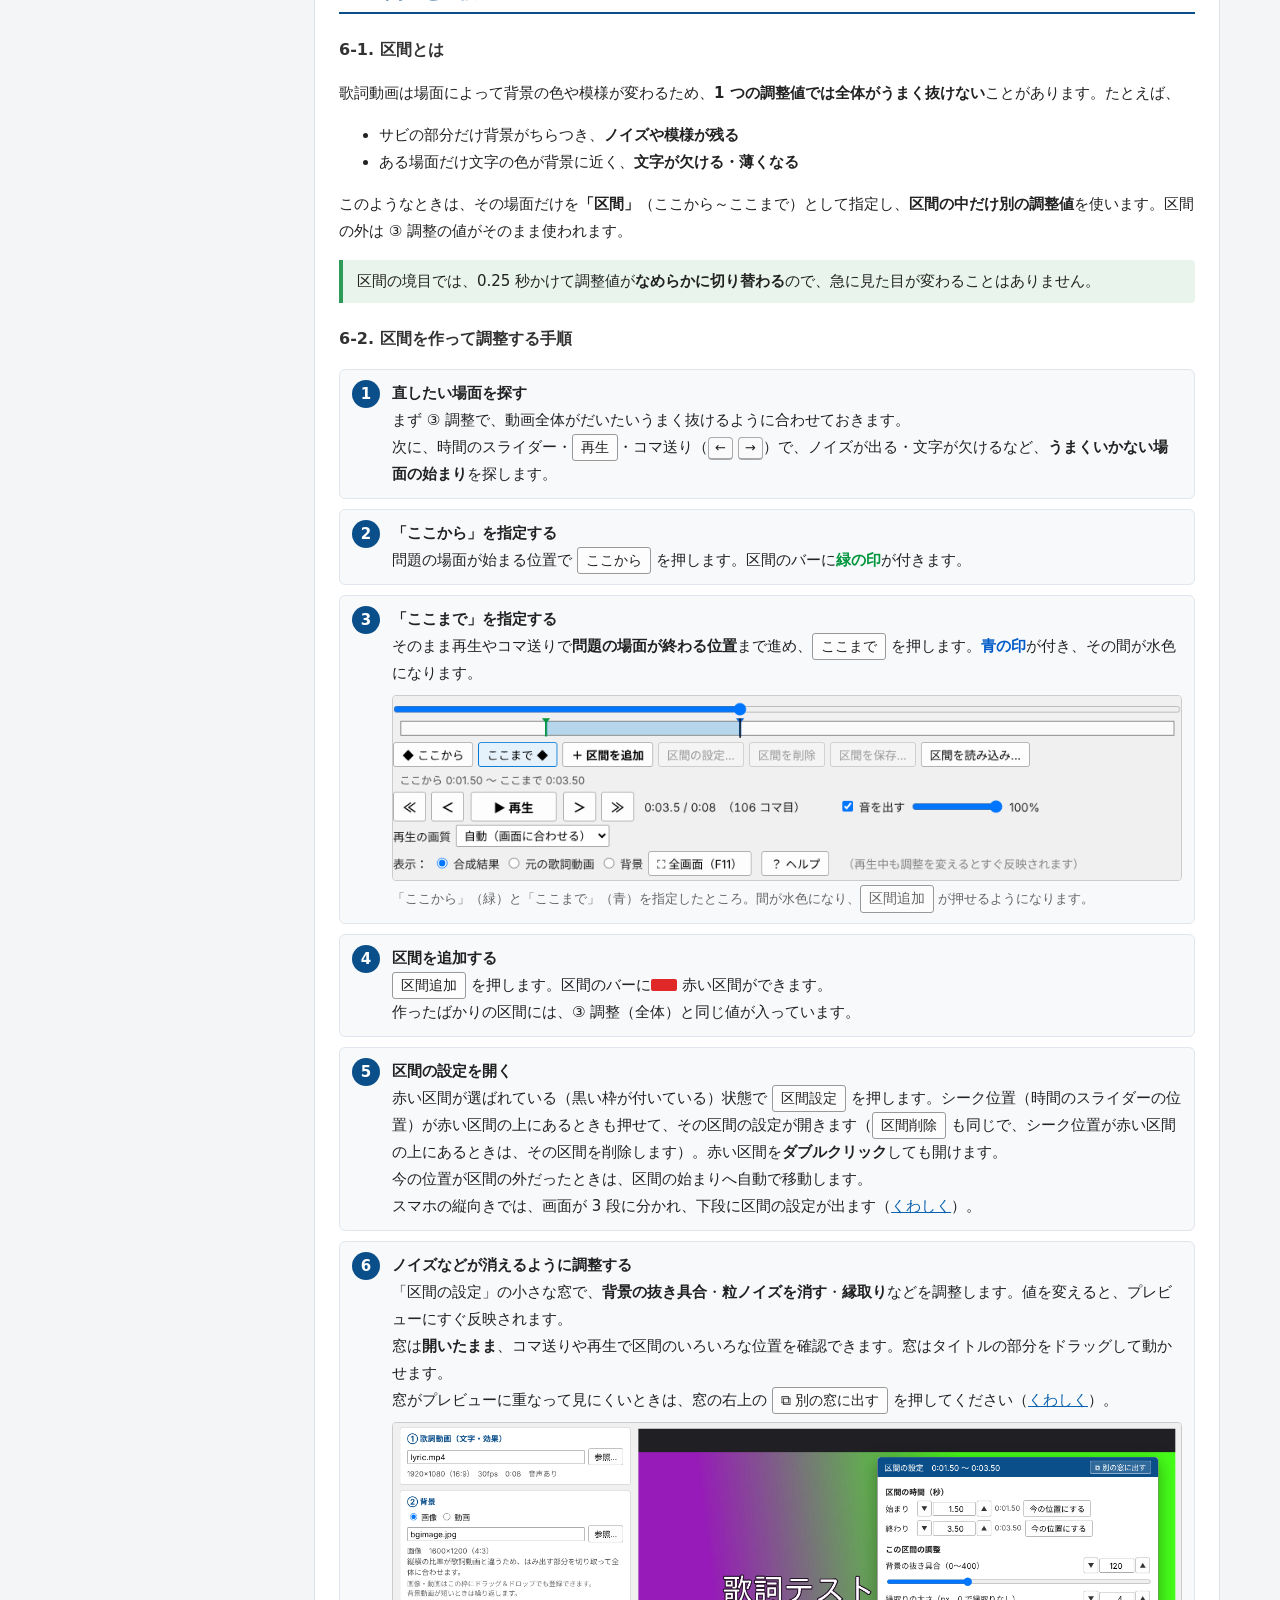
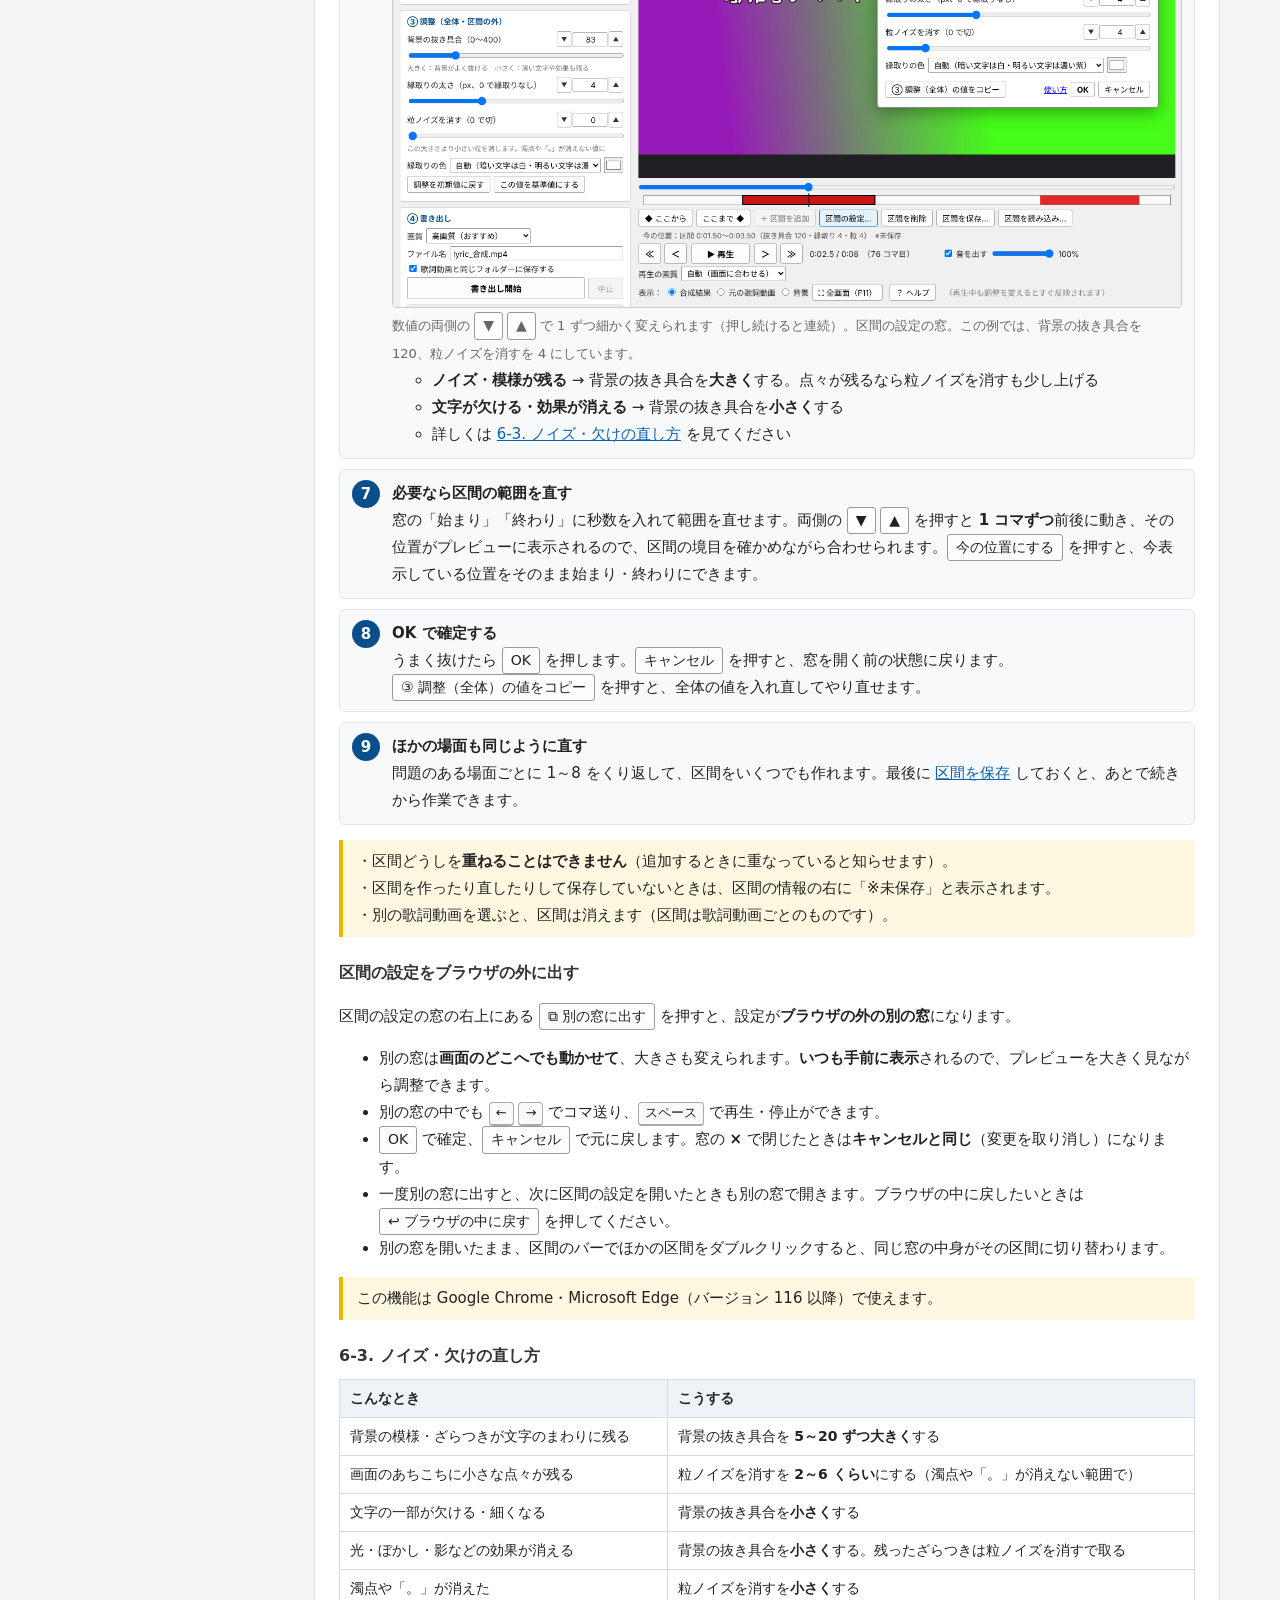
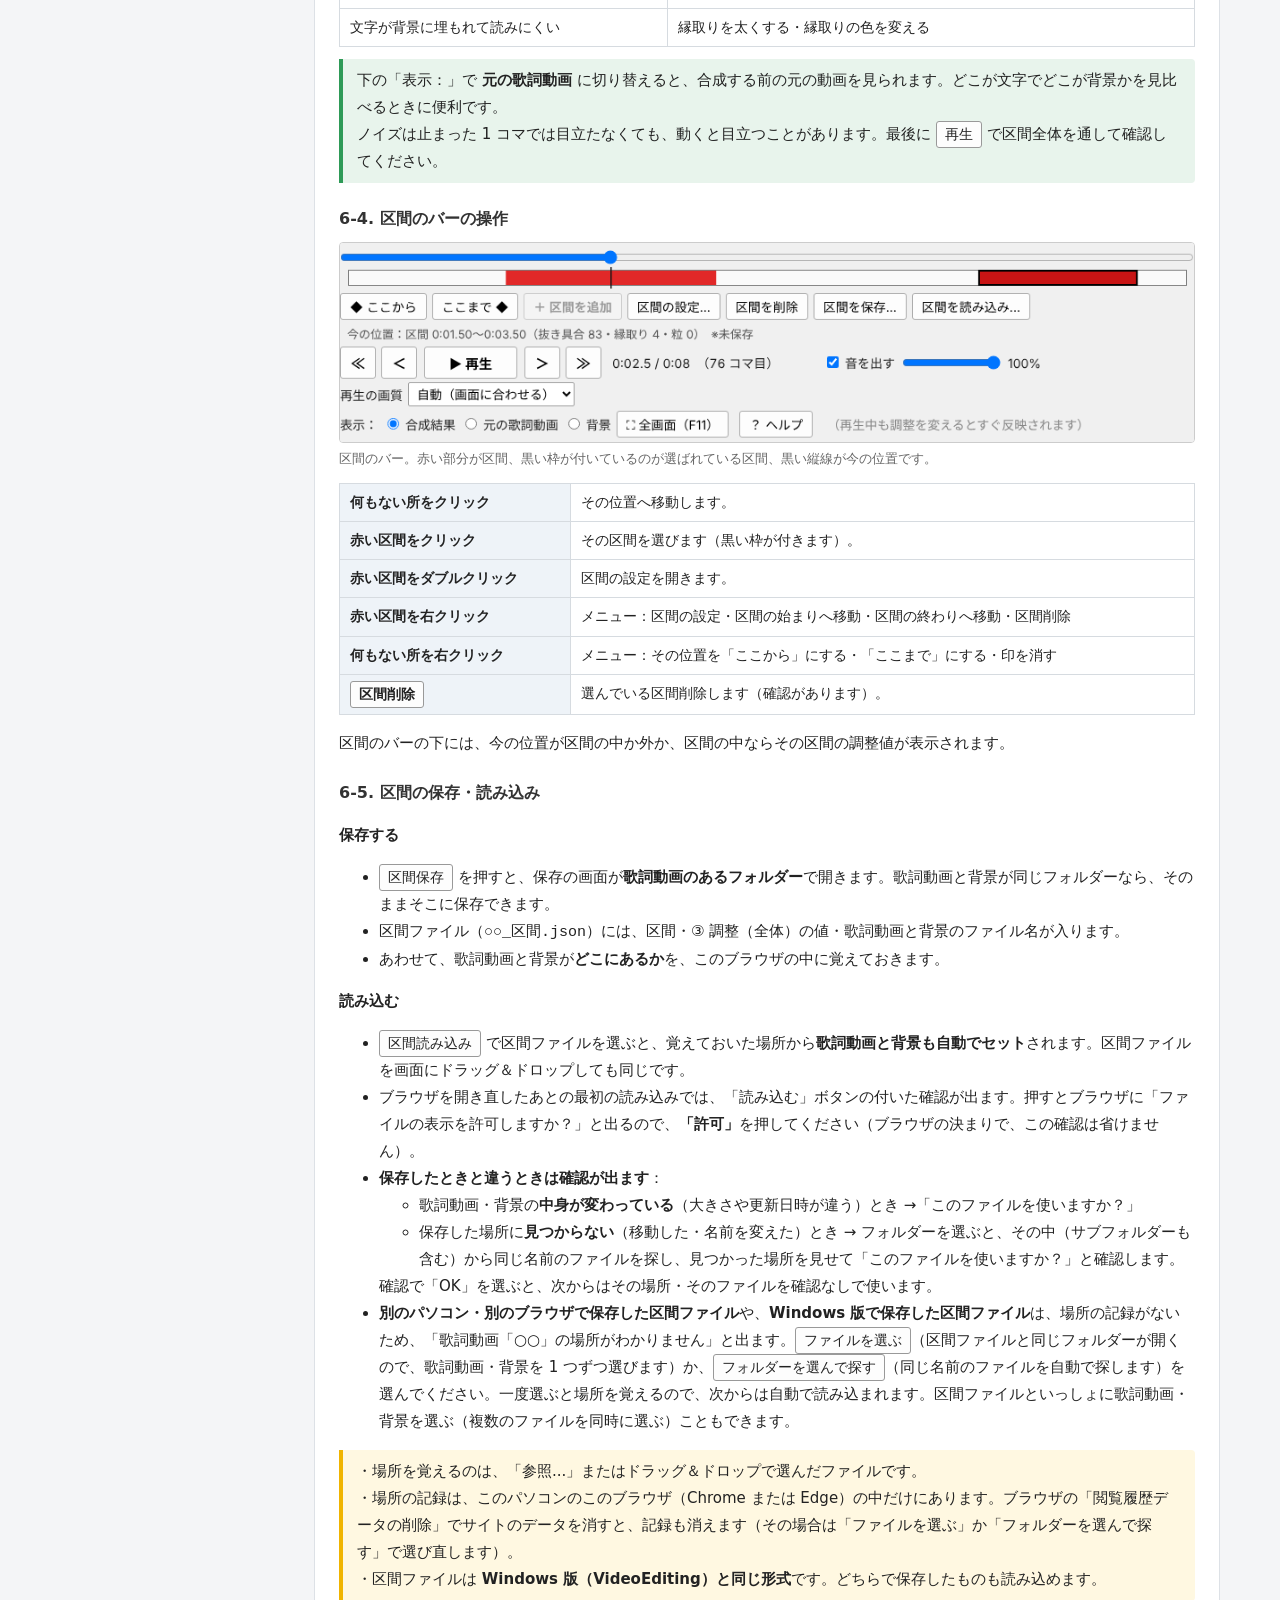
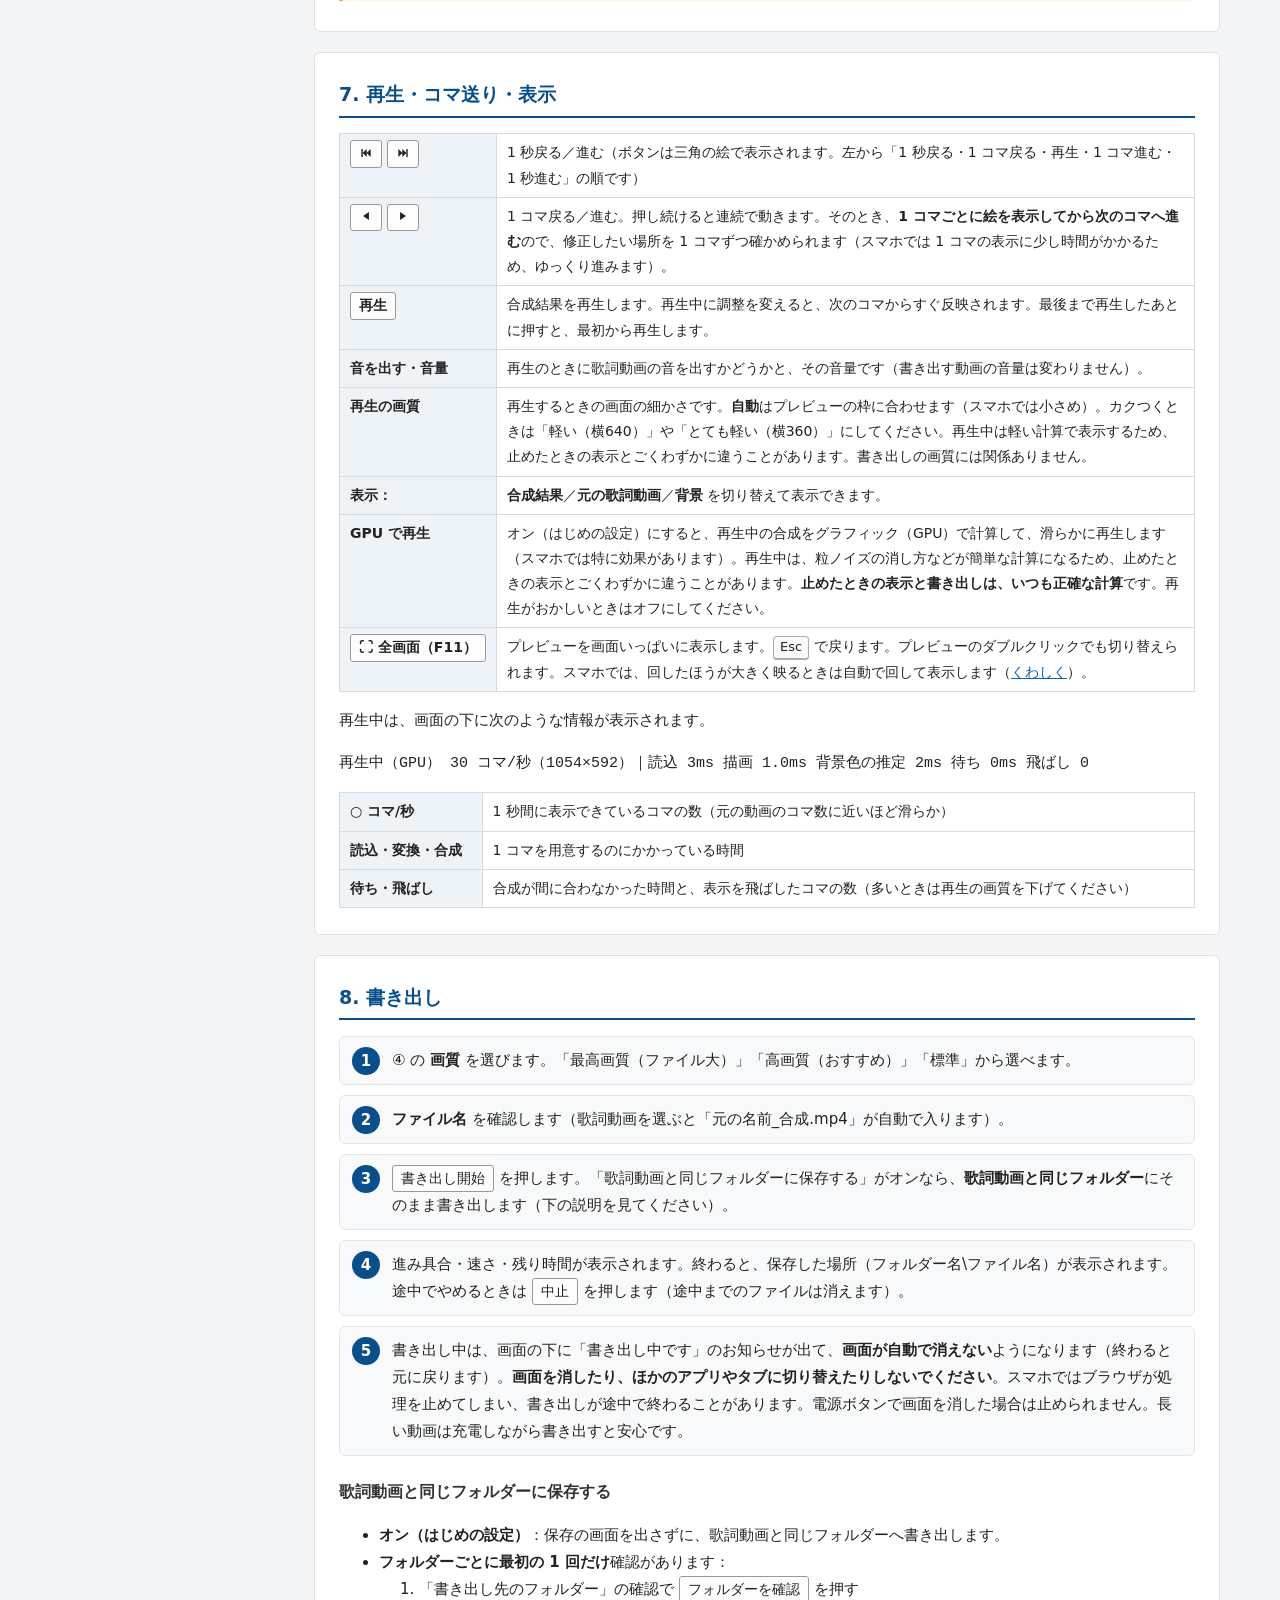
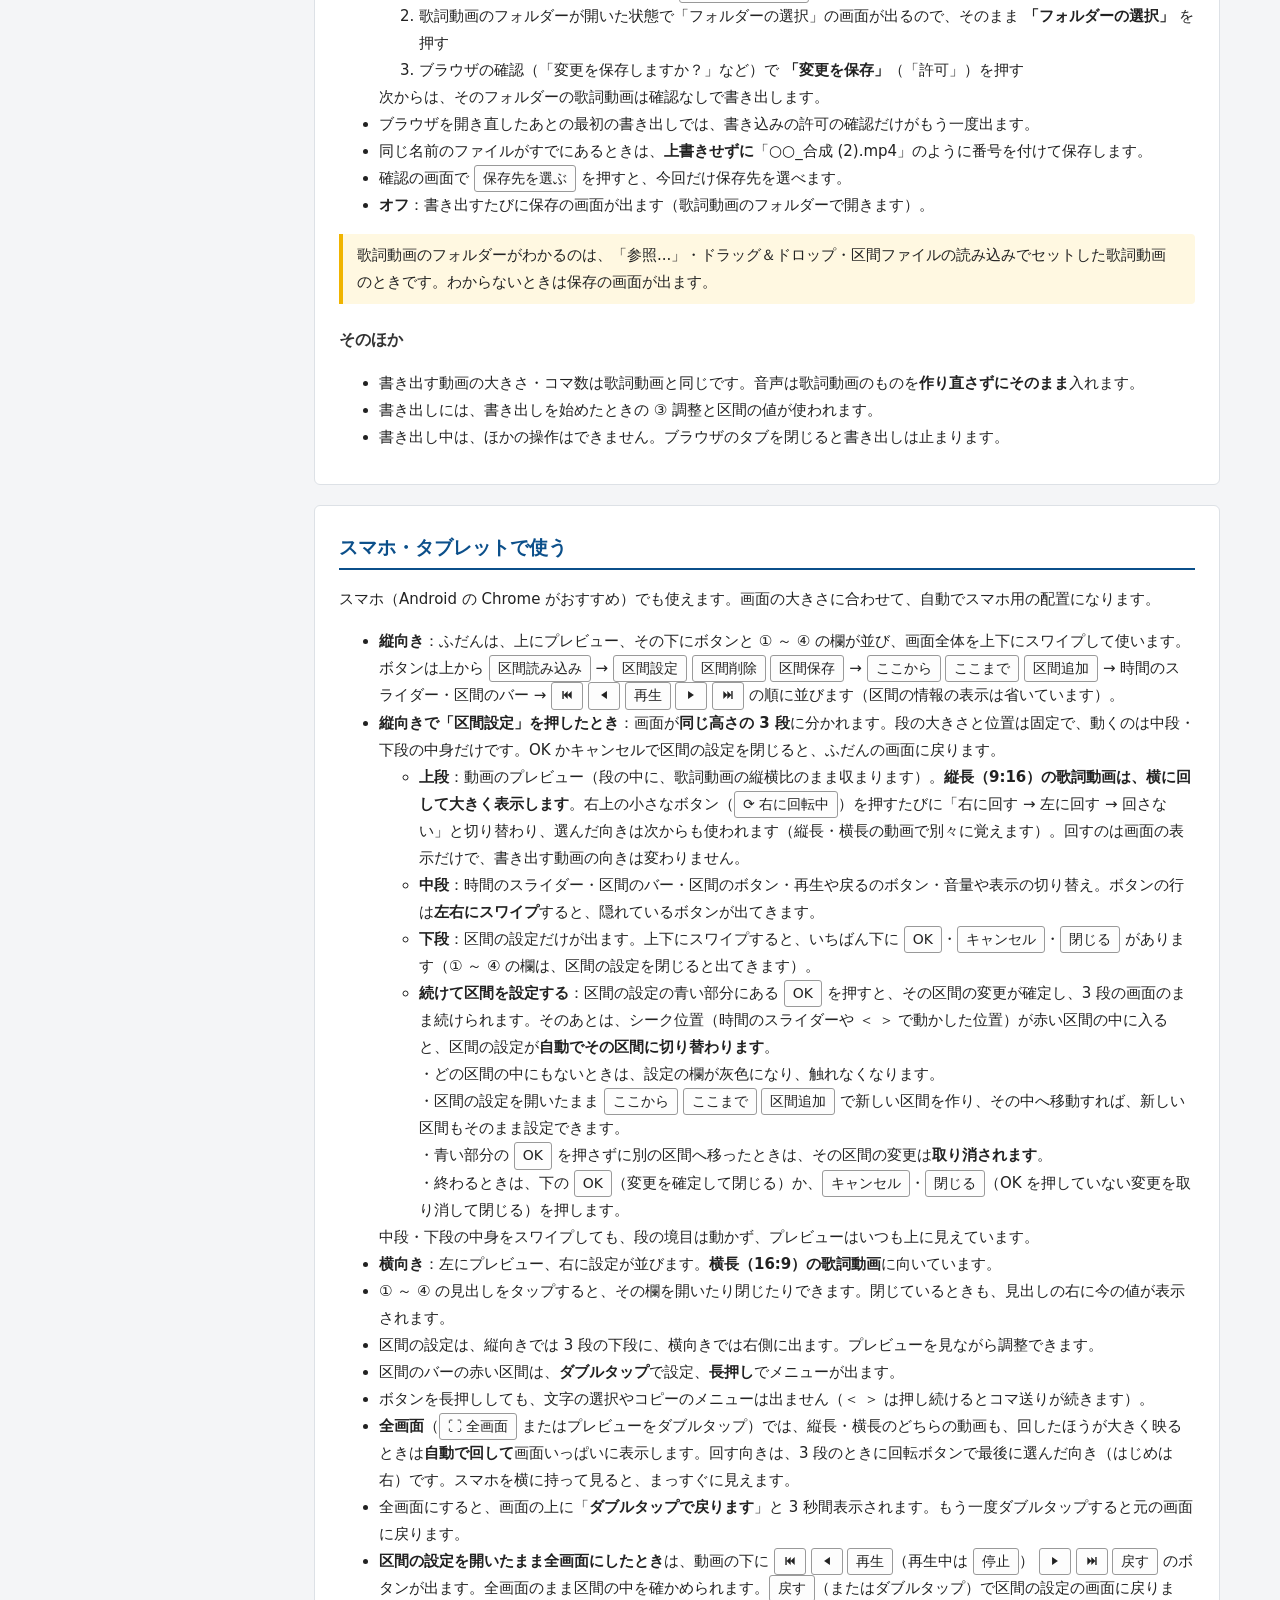
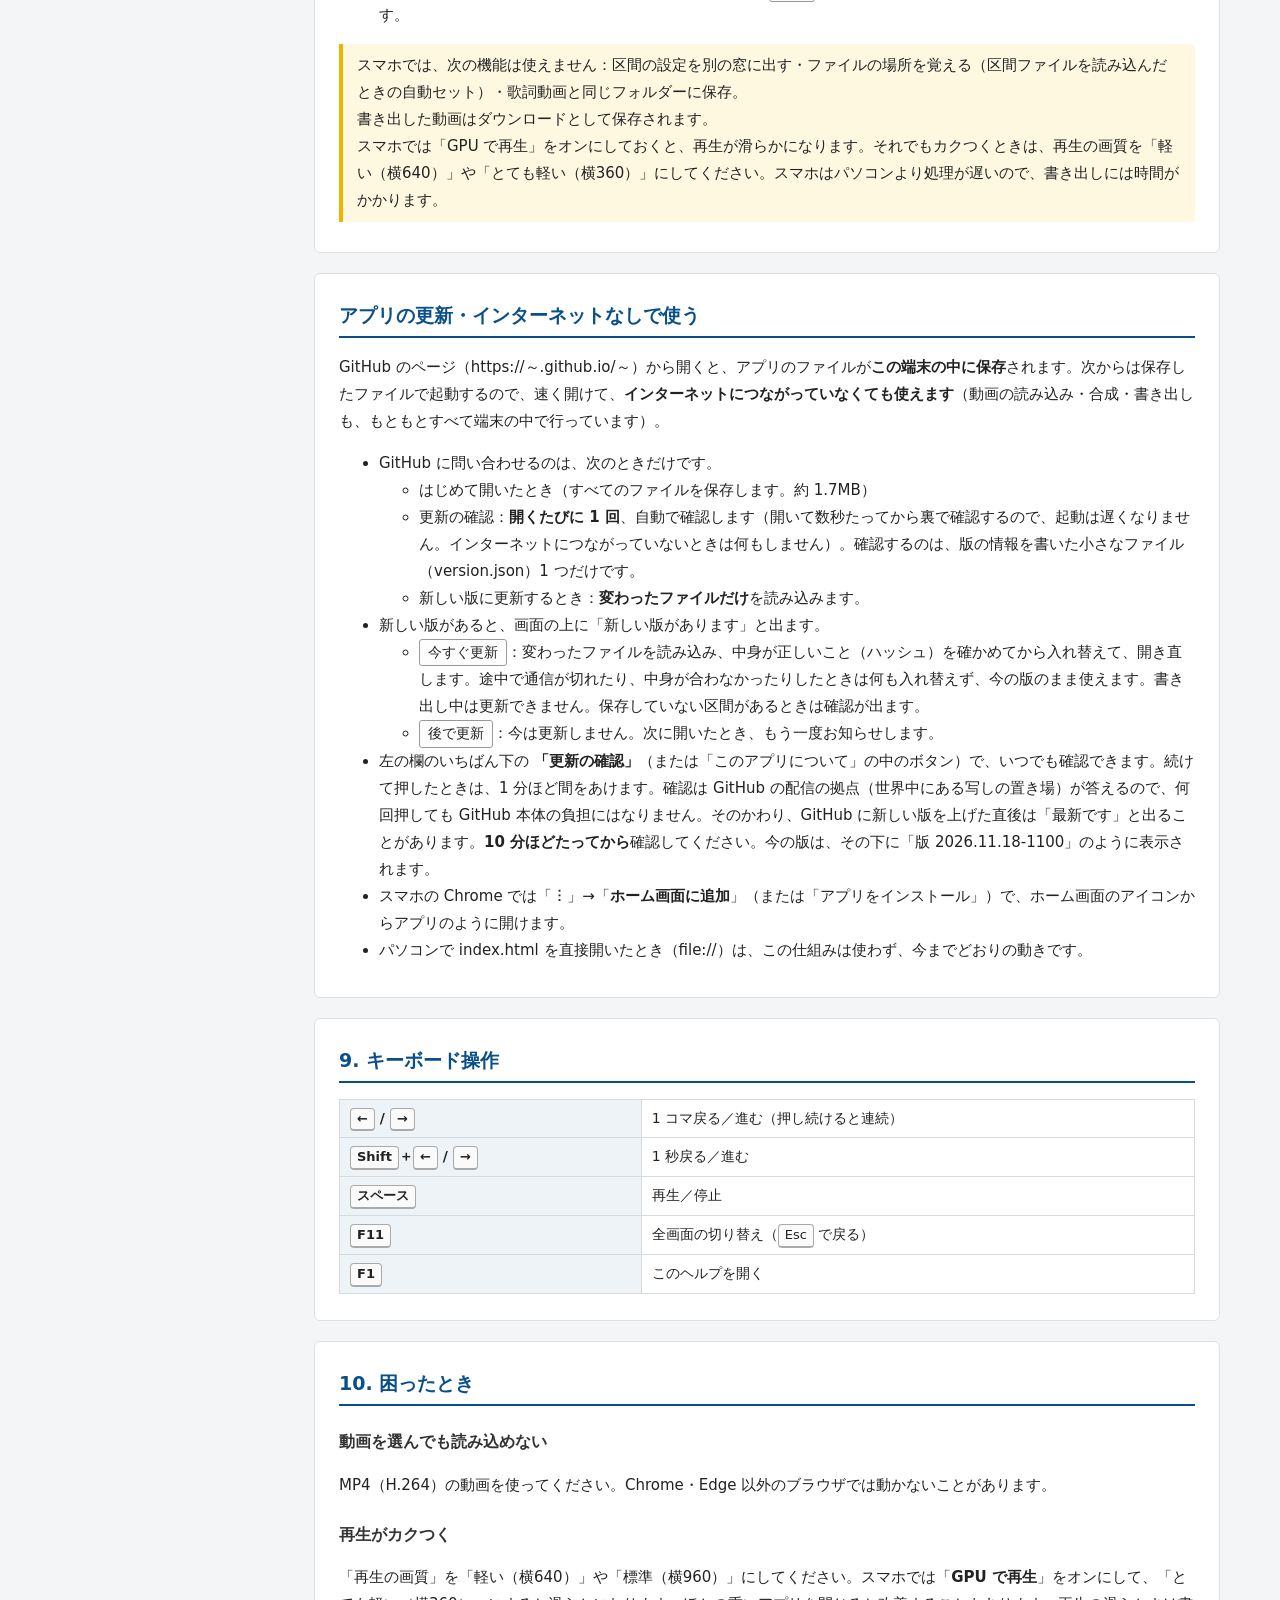
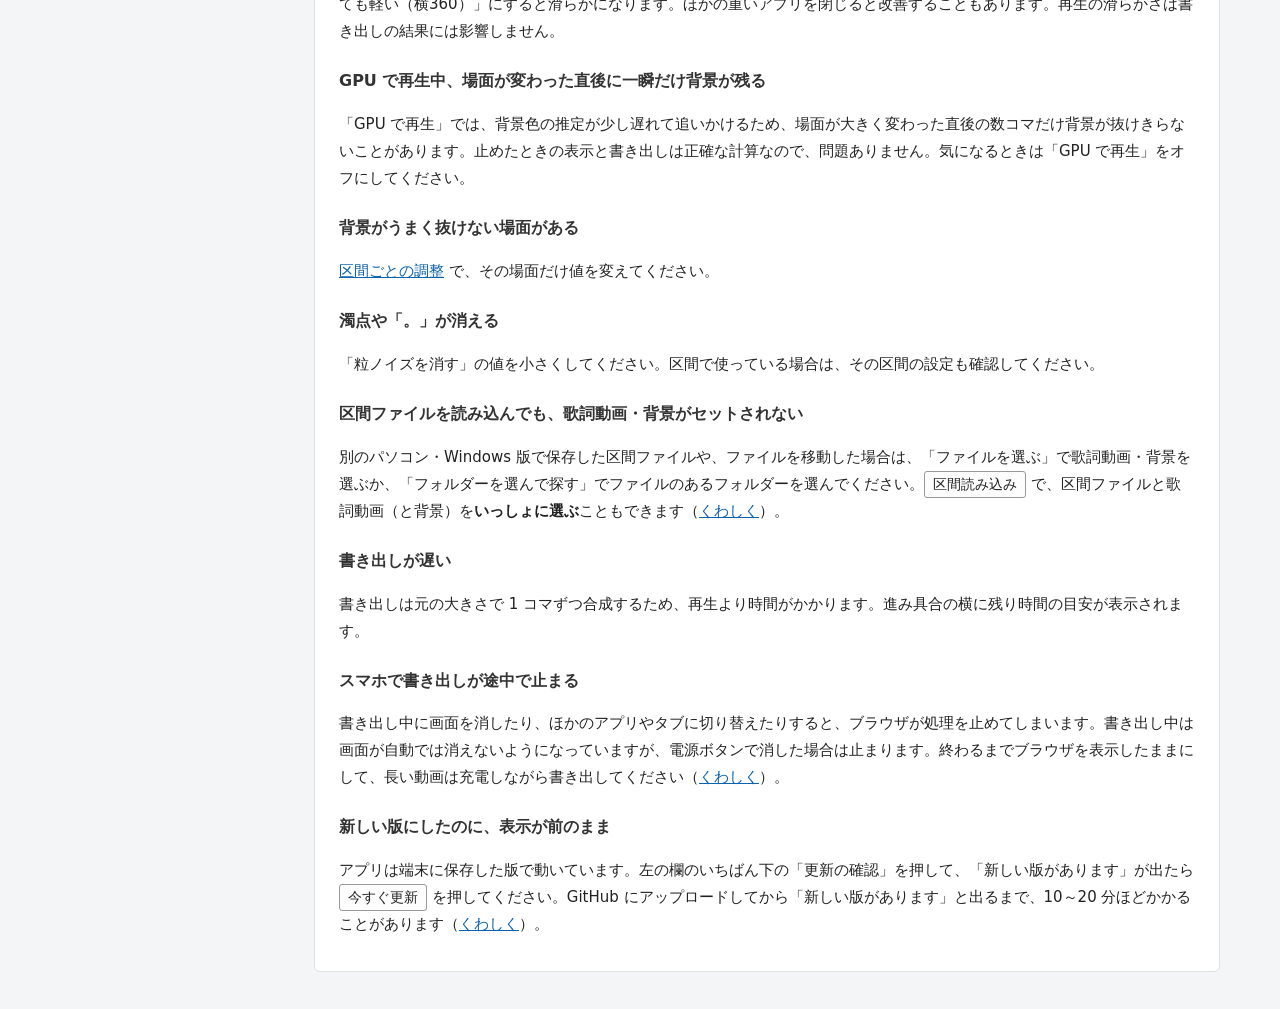
==== commit 2b9701a7: "Add files via upload" ====
--- a/web/help.html
+++ b/web/help.html
@@ -387,7 +387,7 @@
     <li>GitHub に問い合わせるのは、次のときだけです。
       <ul>
         <li>はじめて開いたとき（すべてのファイルを保存します。約 1.7MB）</li>
-        <li>更新の確認：開いたとき、前の確認から <b>8 時間以上</b>たっていれば、自動で確認します（1 日 3 回まで）。確認するのは、版の情報を書いた小さなファイル（version.json）1 つだけです。</li>
+        <li>更新の確認：<b>開くたびに 1 回</b>、自動で確認します（開いて数秒たってから裏で確認するので、起動は遅くなりません。インターネットにつながっていないときは何もしません）。確認するのは、版の情報を書いた小さなファイル（version.json）1 つだけです。</li>
         <li>新しい版に更新するとき：<b>変わったファイルだけ</b>を読み込みます。</li>
       </ul>
     </li>
@@ -397,7 +397,7 @@
         <li><span class="btn">後で更新</span>：今は更新しません。次に開いたとき、もう一度お知らせします。</li>
       </ul>
     </li>
-    <li>左の欄のいちばん下の <b>「更新の確認」</b>（または「このアプリについて」の中のボタン）で、いつでも確認できます。ただし、確認は <b>1 時間に 1 回まで</b>です（大勢の人が同時に問い合わせないようにするためです）。今の版は、その下に「版 2026.11.18-1100」のように表示されます。</li>
+    <li>左の欄のいちばん下の <b>「更新の確認」</b>（または「このアプリについて」の中のボタン）で、いつでも確認できます。続けて押したときは、1 分ほど間をあけます。確認は GitHub の配信の拠点（世界中にある写しの置き場）が答えるので、何回押しても GitHub 本体の負担にはなりません。そのかわり、GitHub に新しい版を上げた直後は「最新です」と出ることがあります。<b>10 分ほどたってから</b>確認してください。今の版は、その下に「版 2026.11.18-1100」のように表示されます。</li>
     <li>スマホの Chrome では「︙」→「<b>ホーム画面に追加</b>」（または「アプリをインストール」）で、ホーム画面のアイコンからアプリのように開けます。</li>
     <li>パソコンで index.html を直接開いたとき（file://）は、この仕組みは使わず、今までどおりの動きです。</li>
   </ul>
@@ -435,7 +435,7 @@
   <h3>スマホで書き出しが途中で止まる</h3>
   <p>書き出し中に画面を消したり、ほかのアプリやタブに切り替えたりすると、ブラウザが処理を止めてしまいます。書き出し中は画面が自動では消えないようになっていますが、電源ボタンで消した場合は止まります。終わるまでブラウザを表示したままにして、長い動画は充電しながら書き出してください（<a href="#export">くわしく</a>）。</p>
   <h3>新しい版にしたのに、表示が前のまま</h3>
-  <p>アプリは端末に保存した版で動いています。左の欄のいちばん下の「更新の確認」を押して、「新しい版があります」が出たら <span class="btn">今すぐ更新</span> を押してください（確認は 1 時間に 1 回までです）。GitHub にアップロードしてから配信に反映されるまで、数分かかることがあります（<a href="#update">くわしく</a>）。</p>
+  <p>アプリは端末に保存した版で動いています。左の欄のいちばん下の「更新の確認」を押して、「新しい版があります」が出たら <span class="btn">今すぐ更新</span> を押してください。GitHub にアップロードしてから「新しい版があります」と出るまで、10～20 分ほどかかることがあります（<a href="#update">くわしく</a>）。</p>
 </section>
 
 </main>
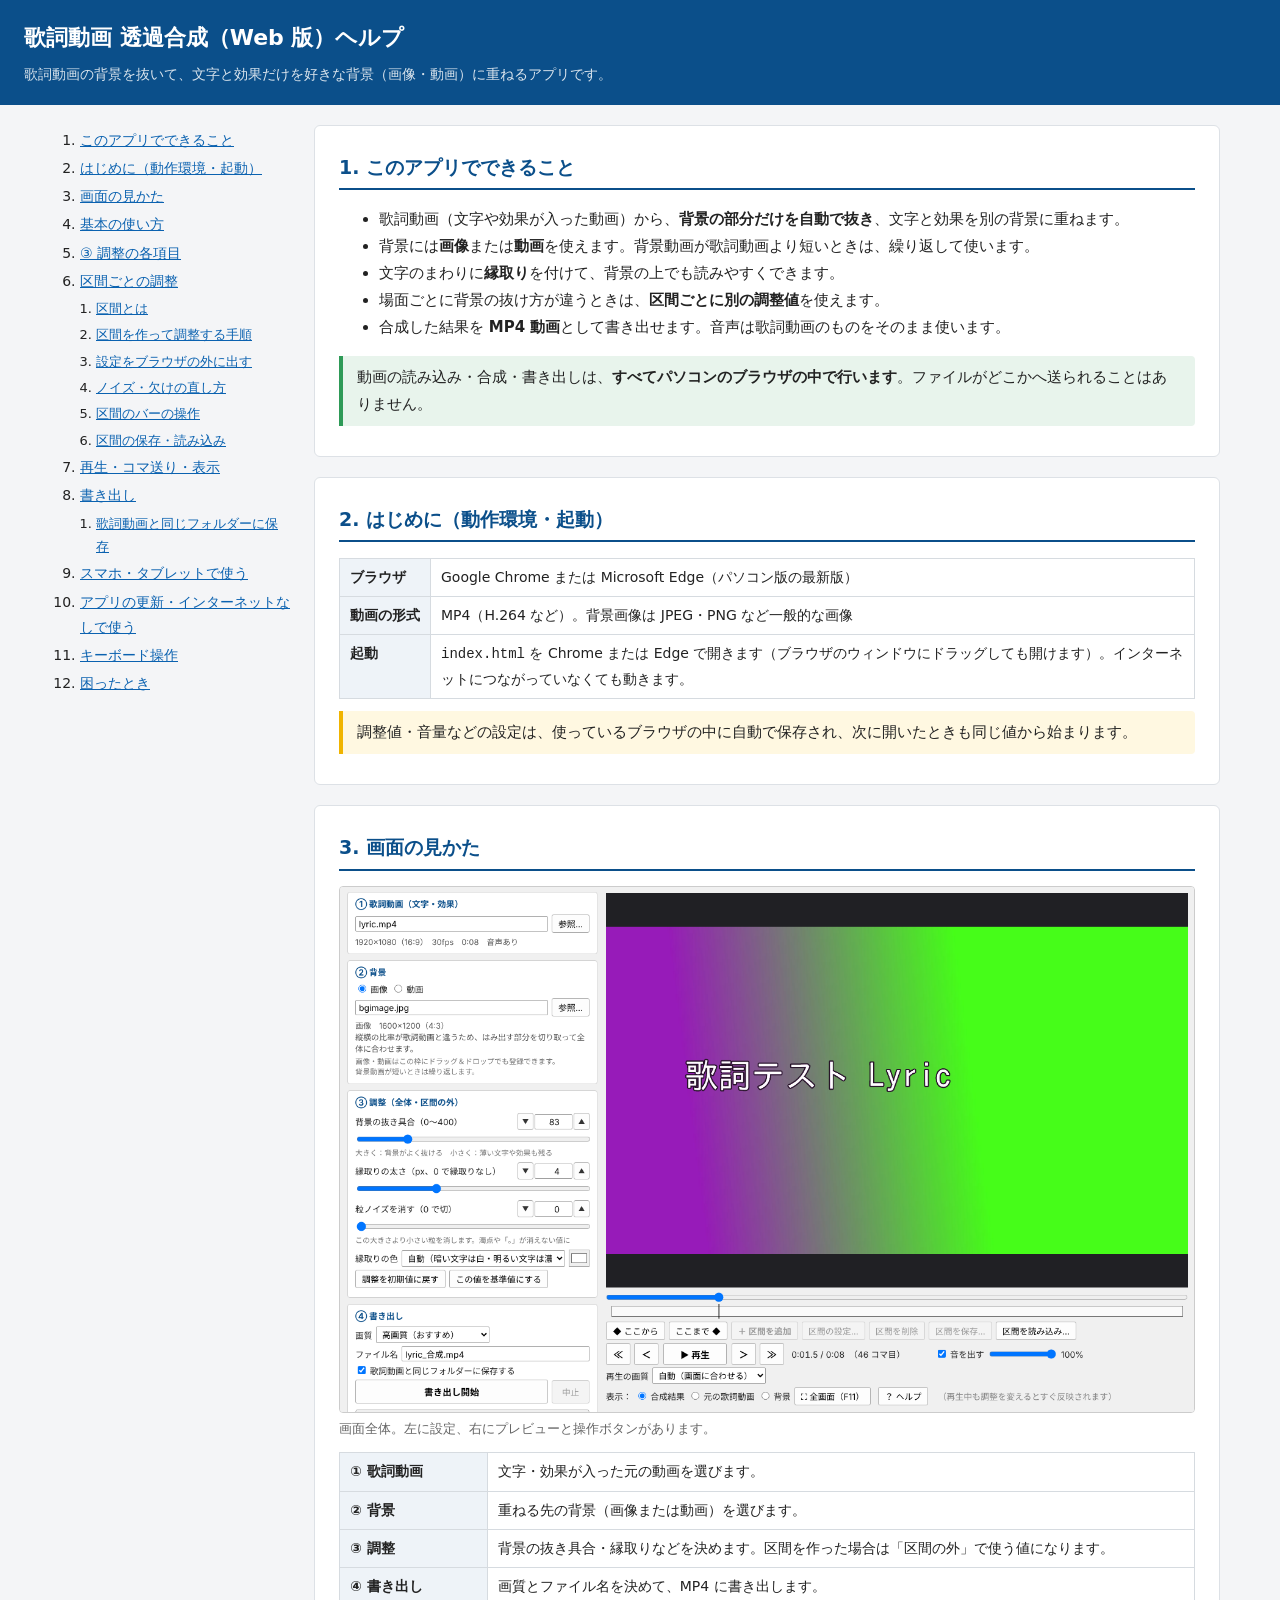
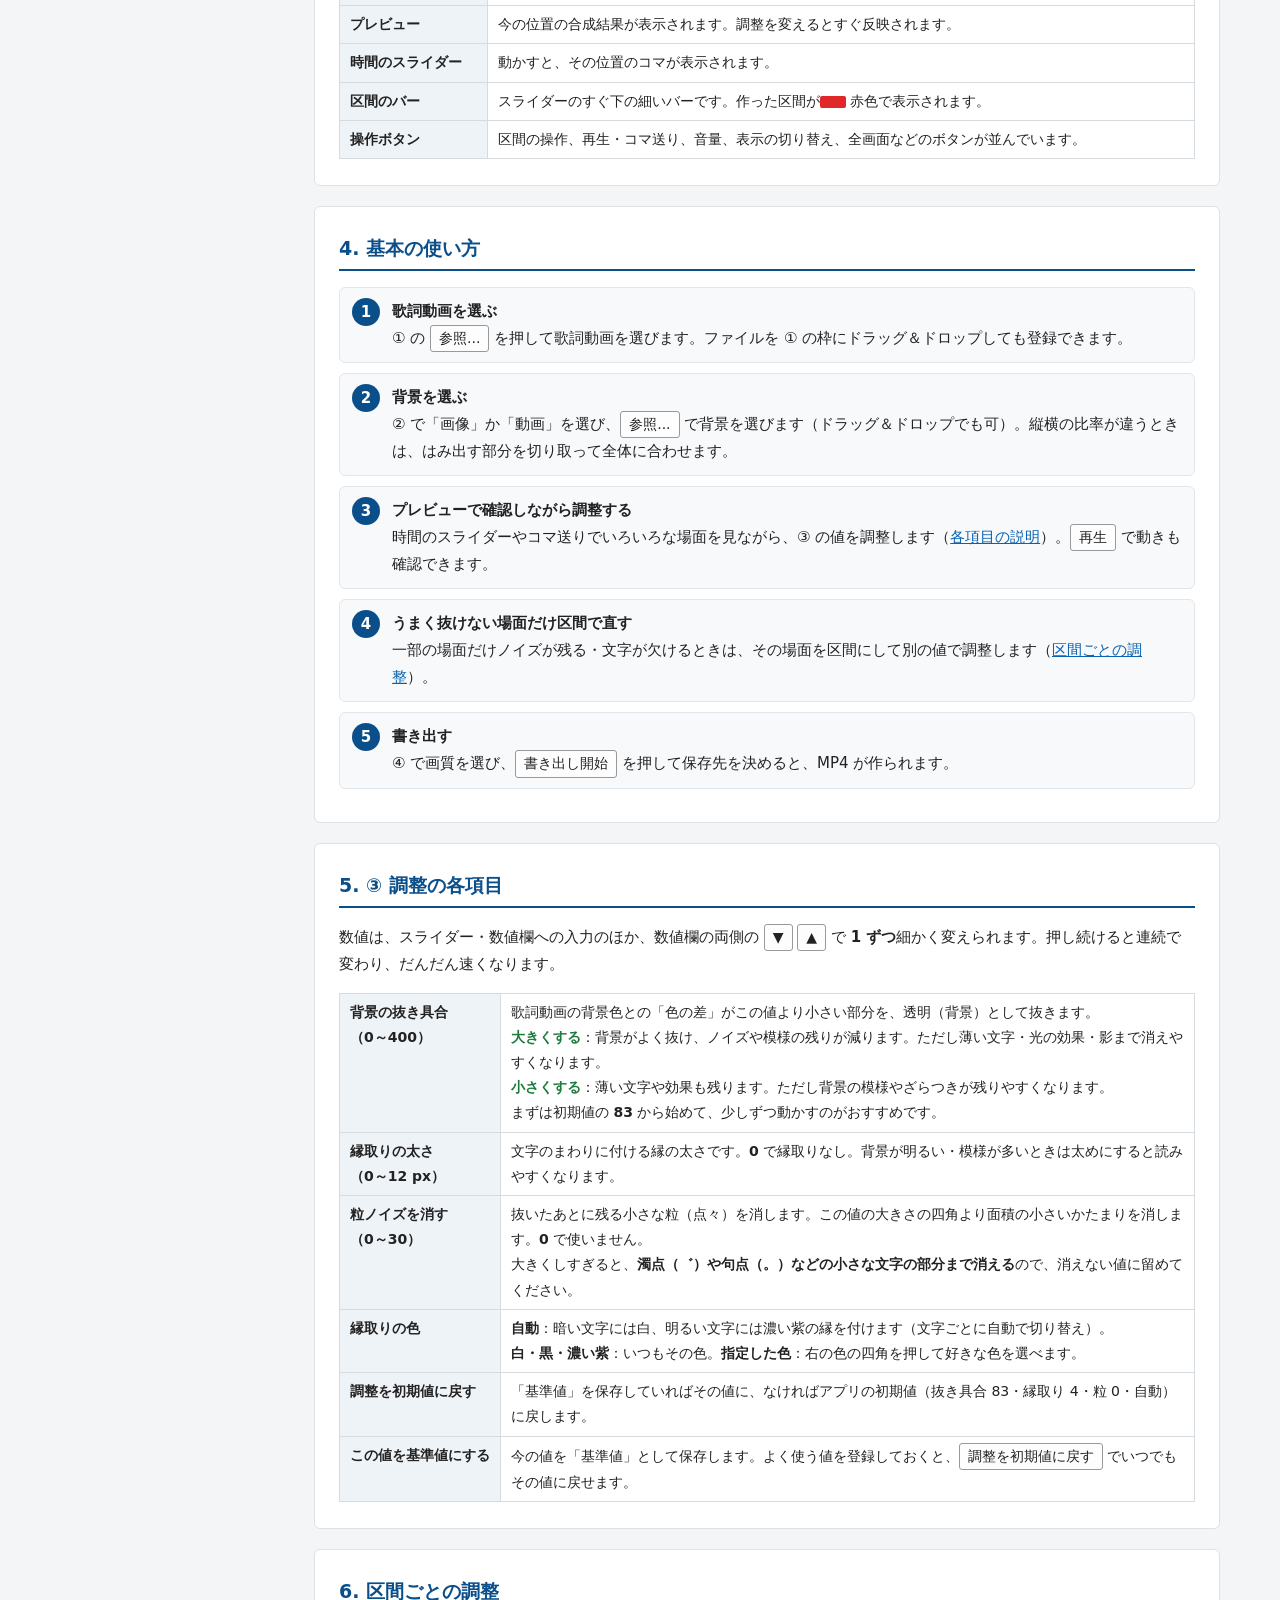
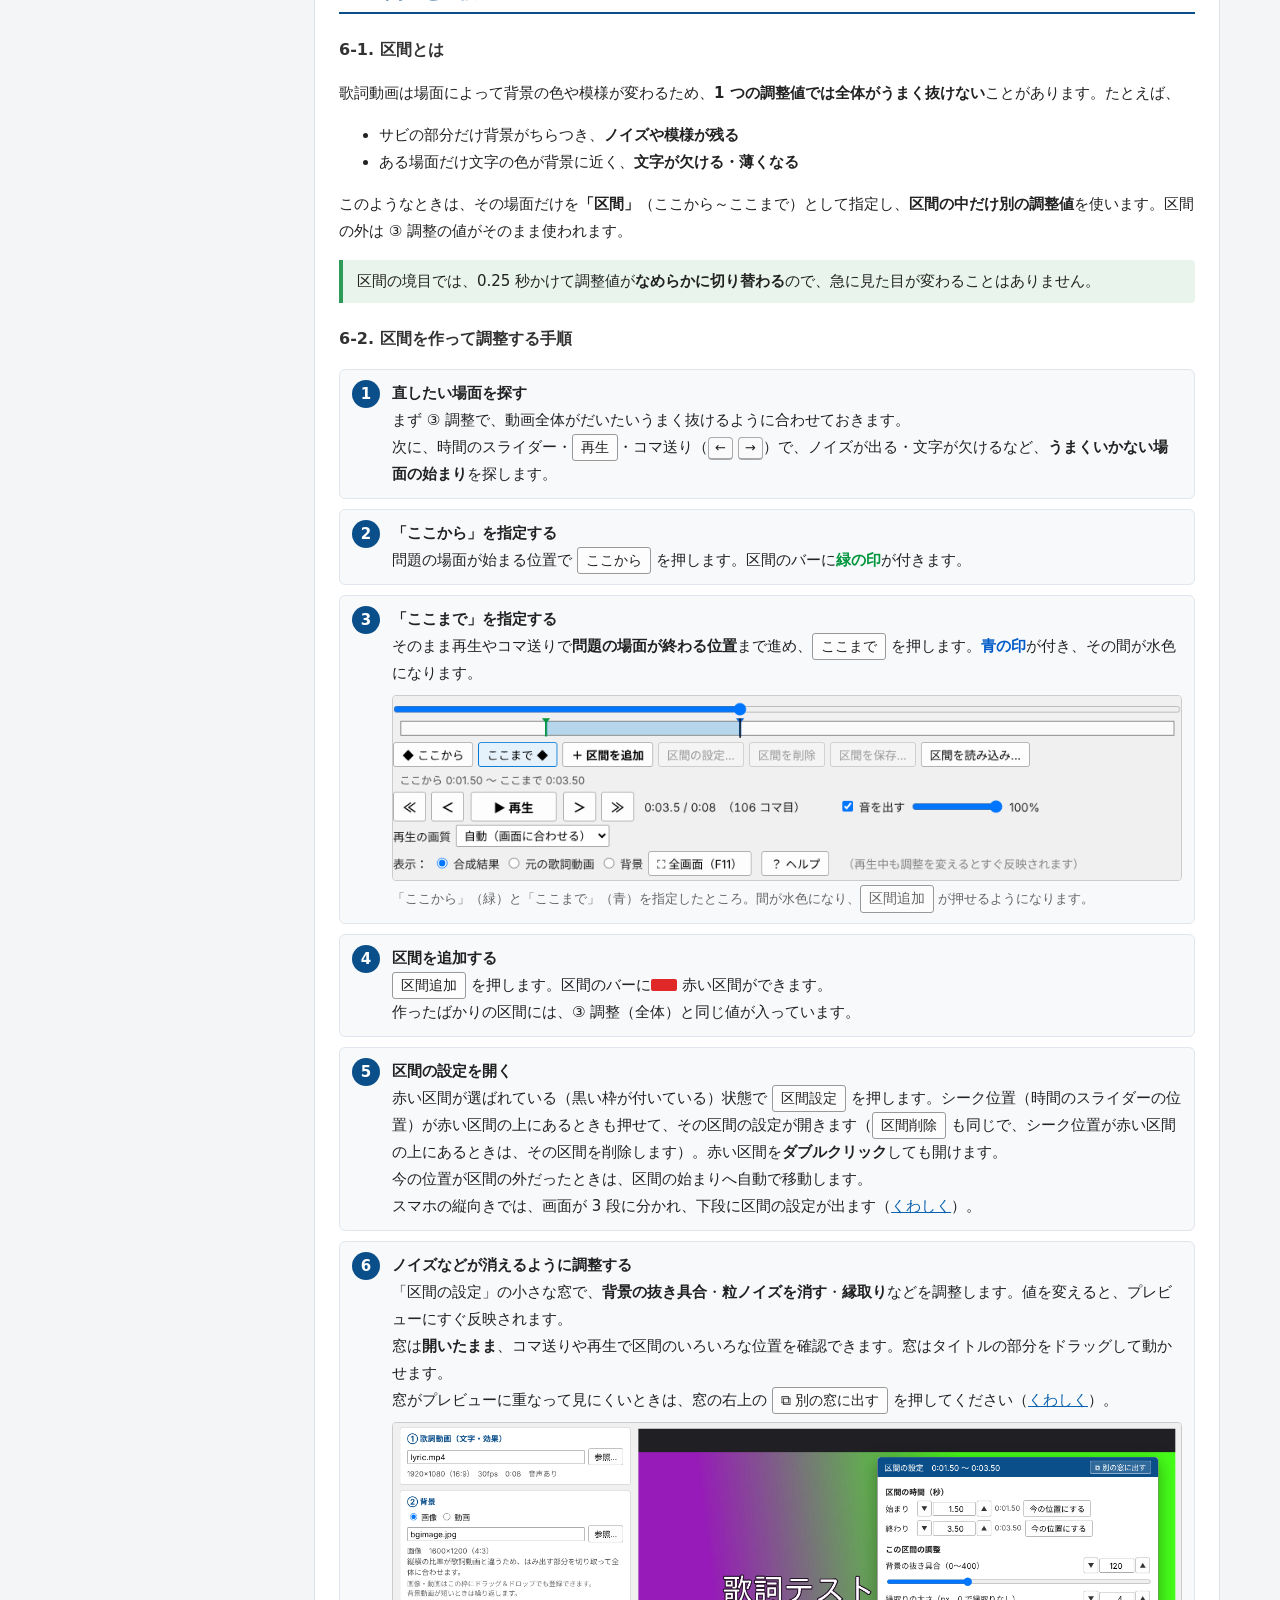
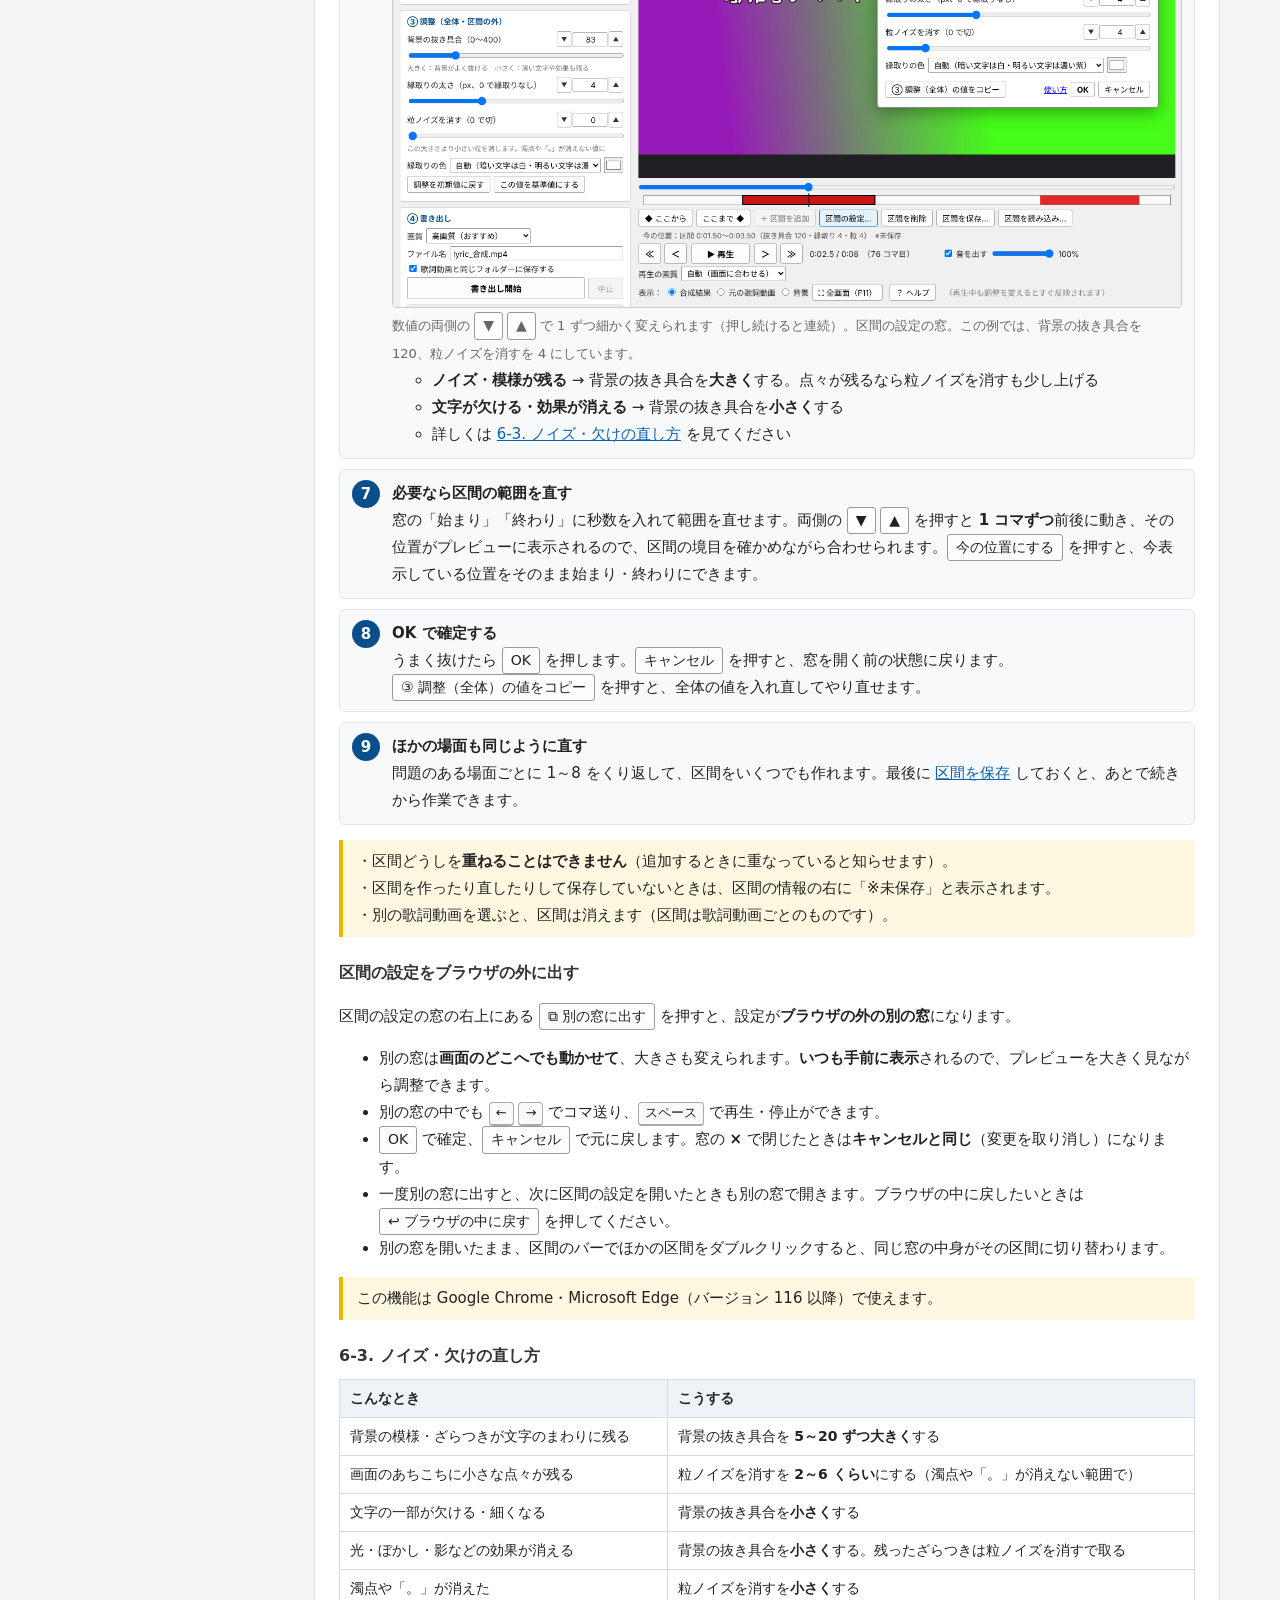
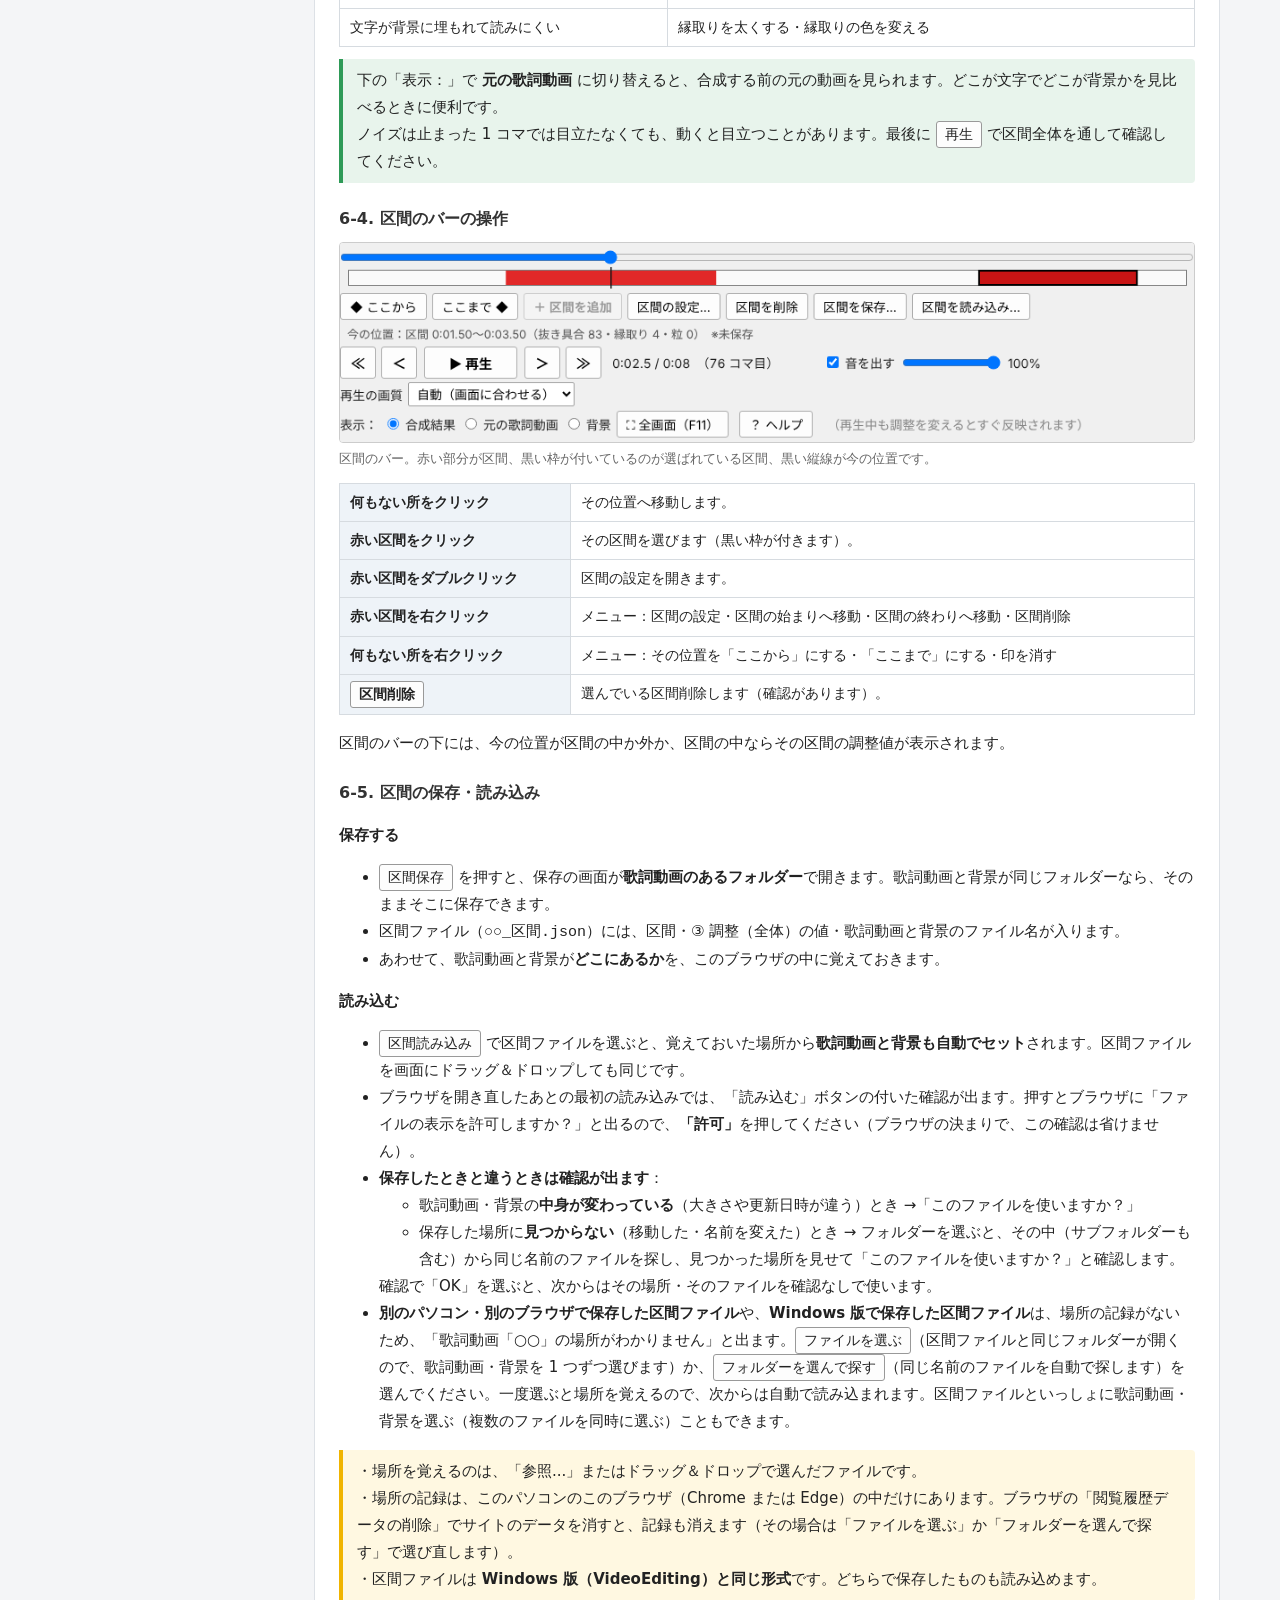
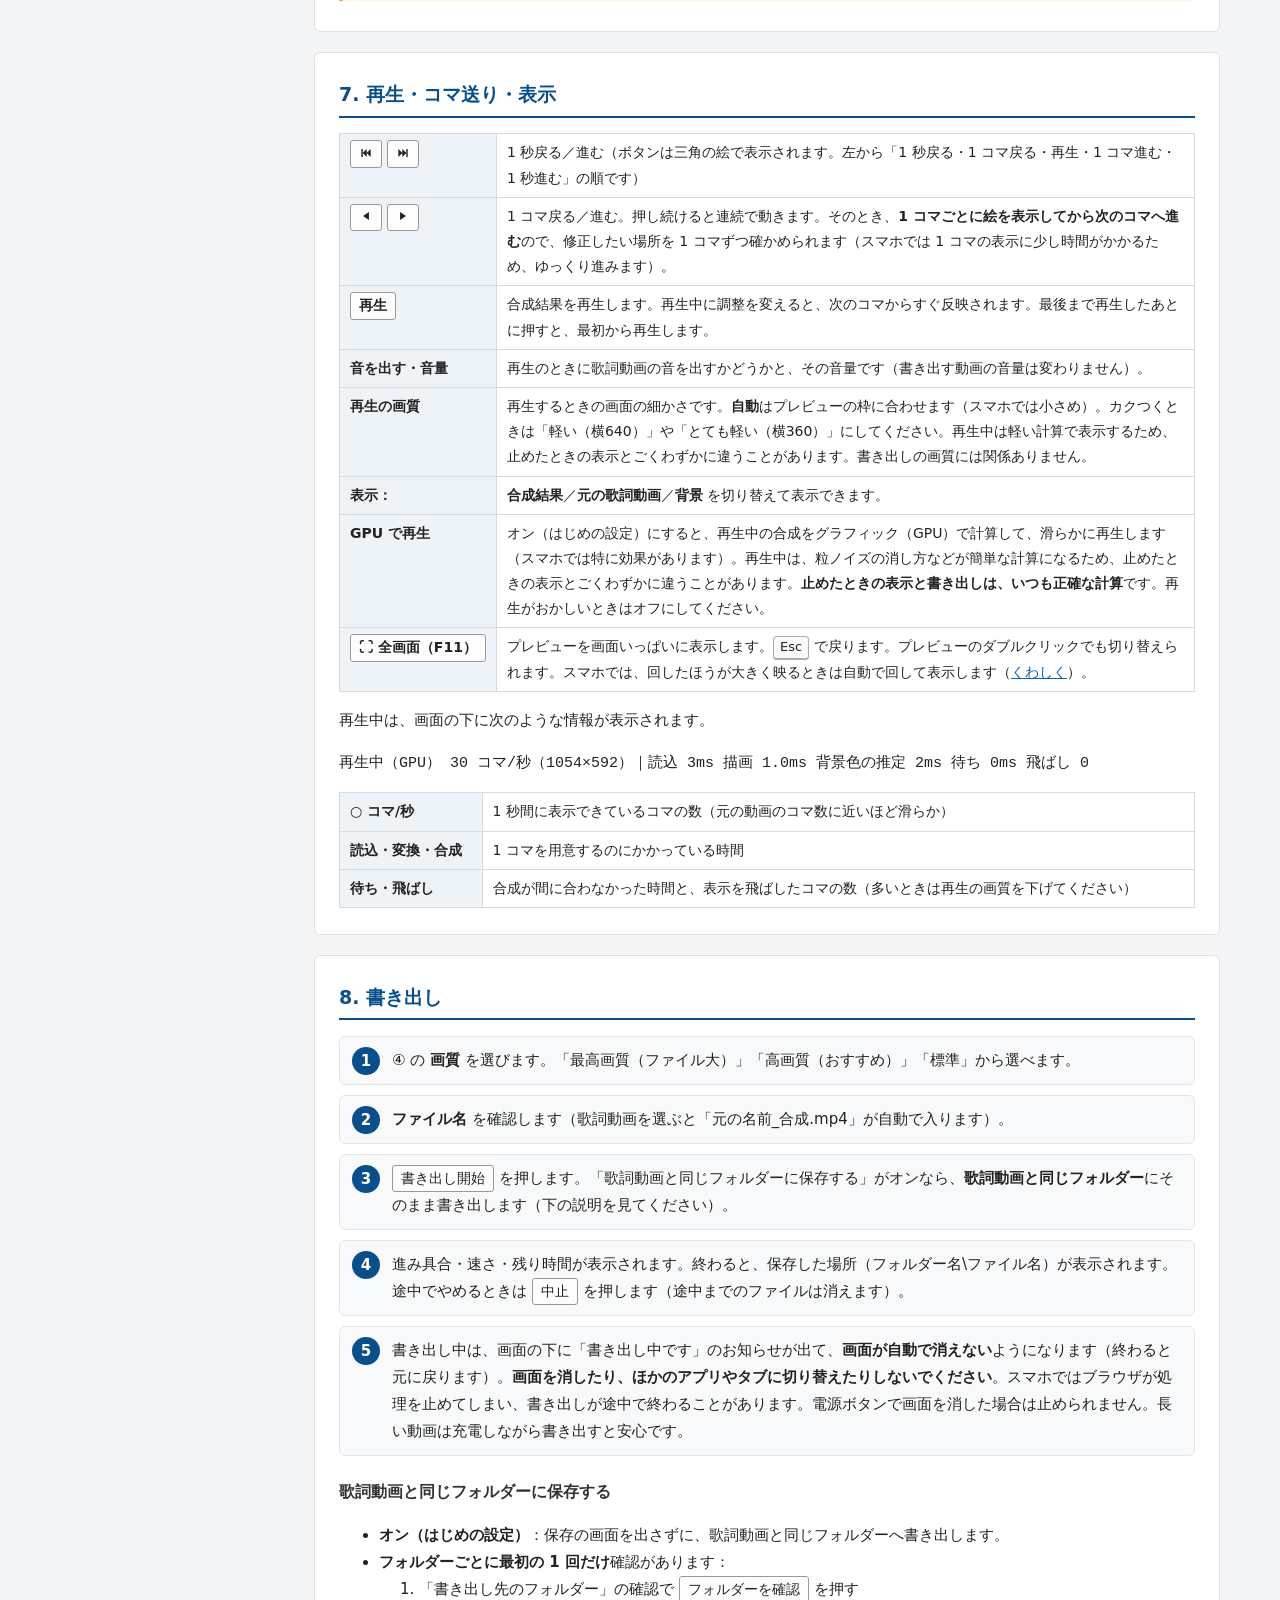
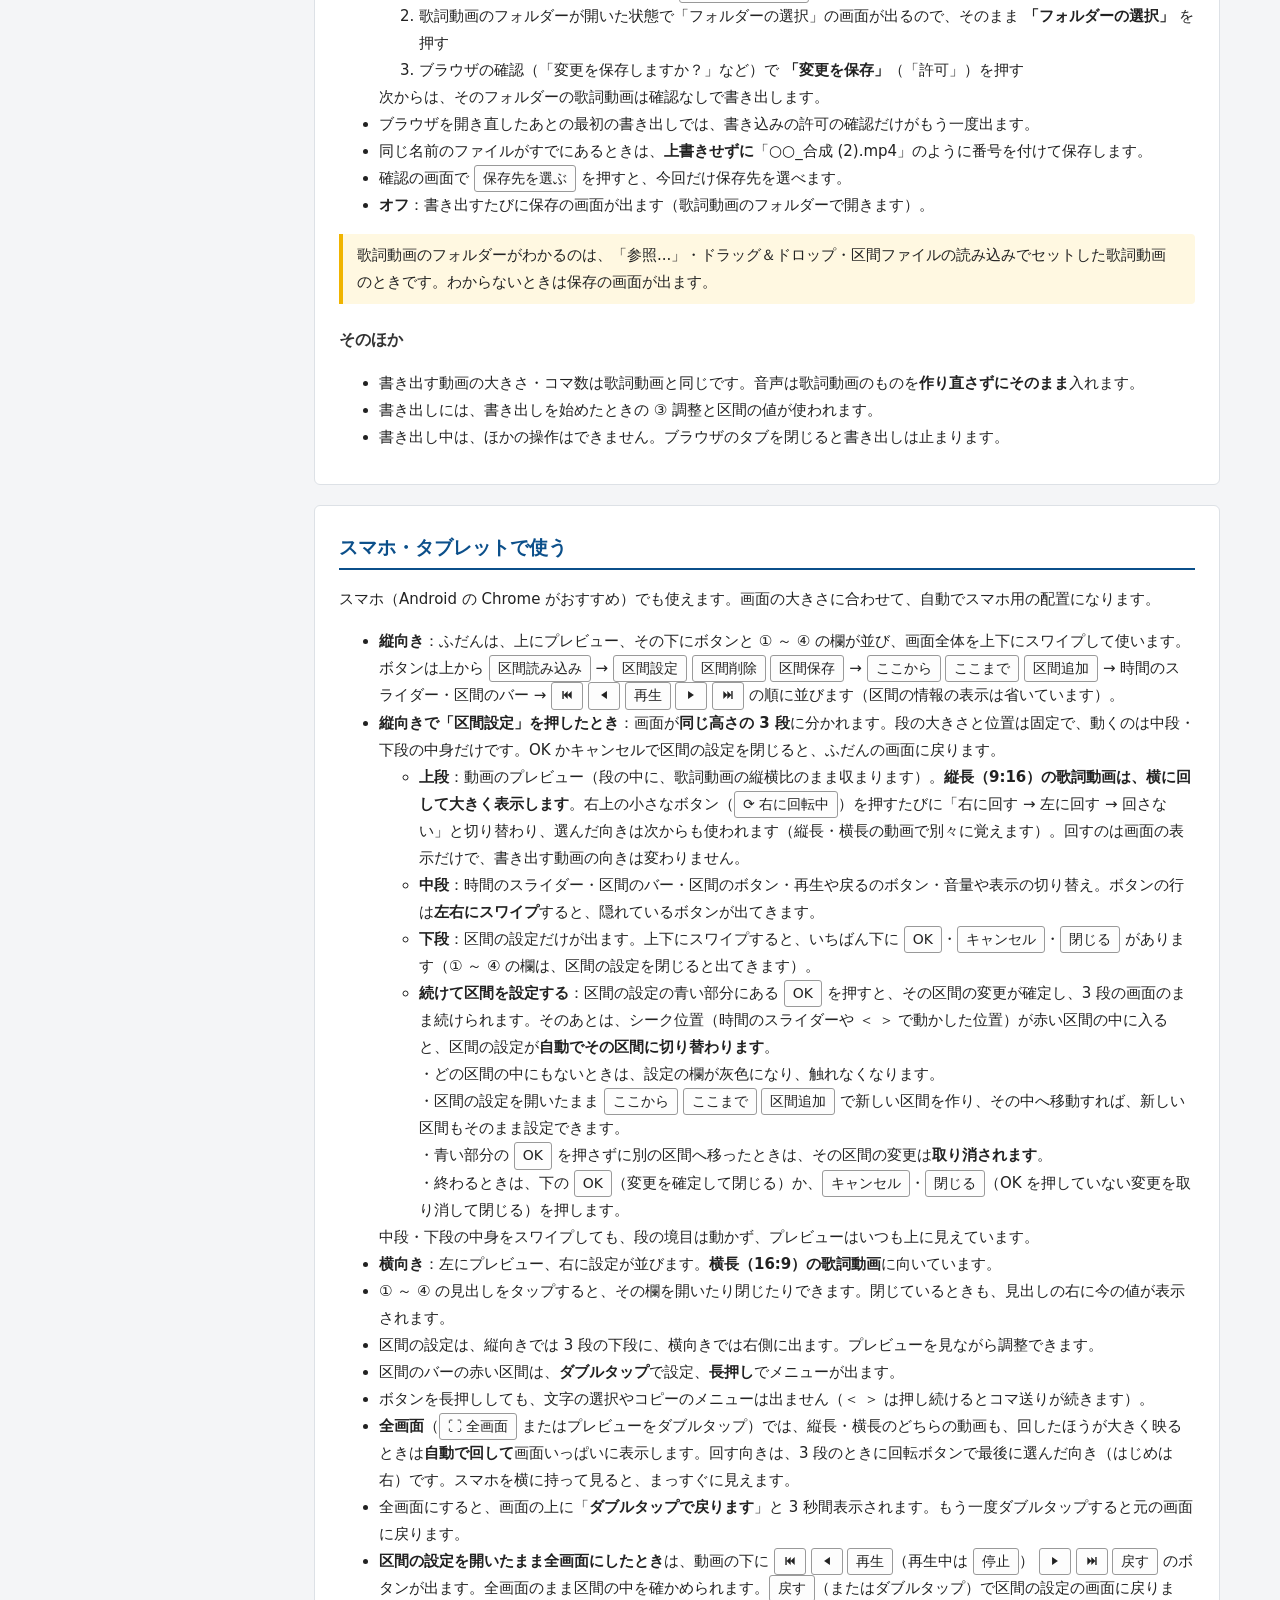
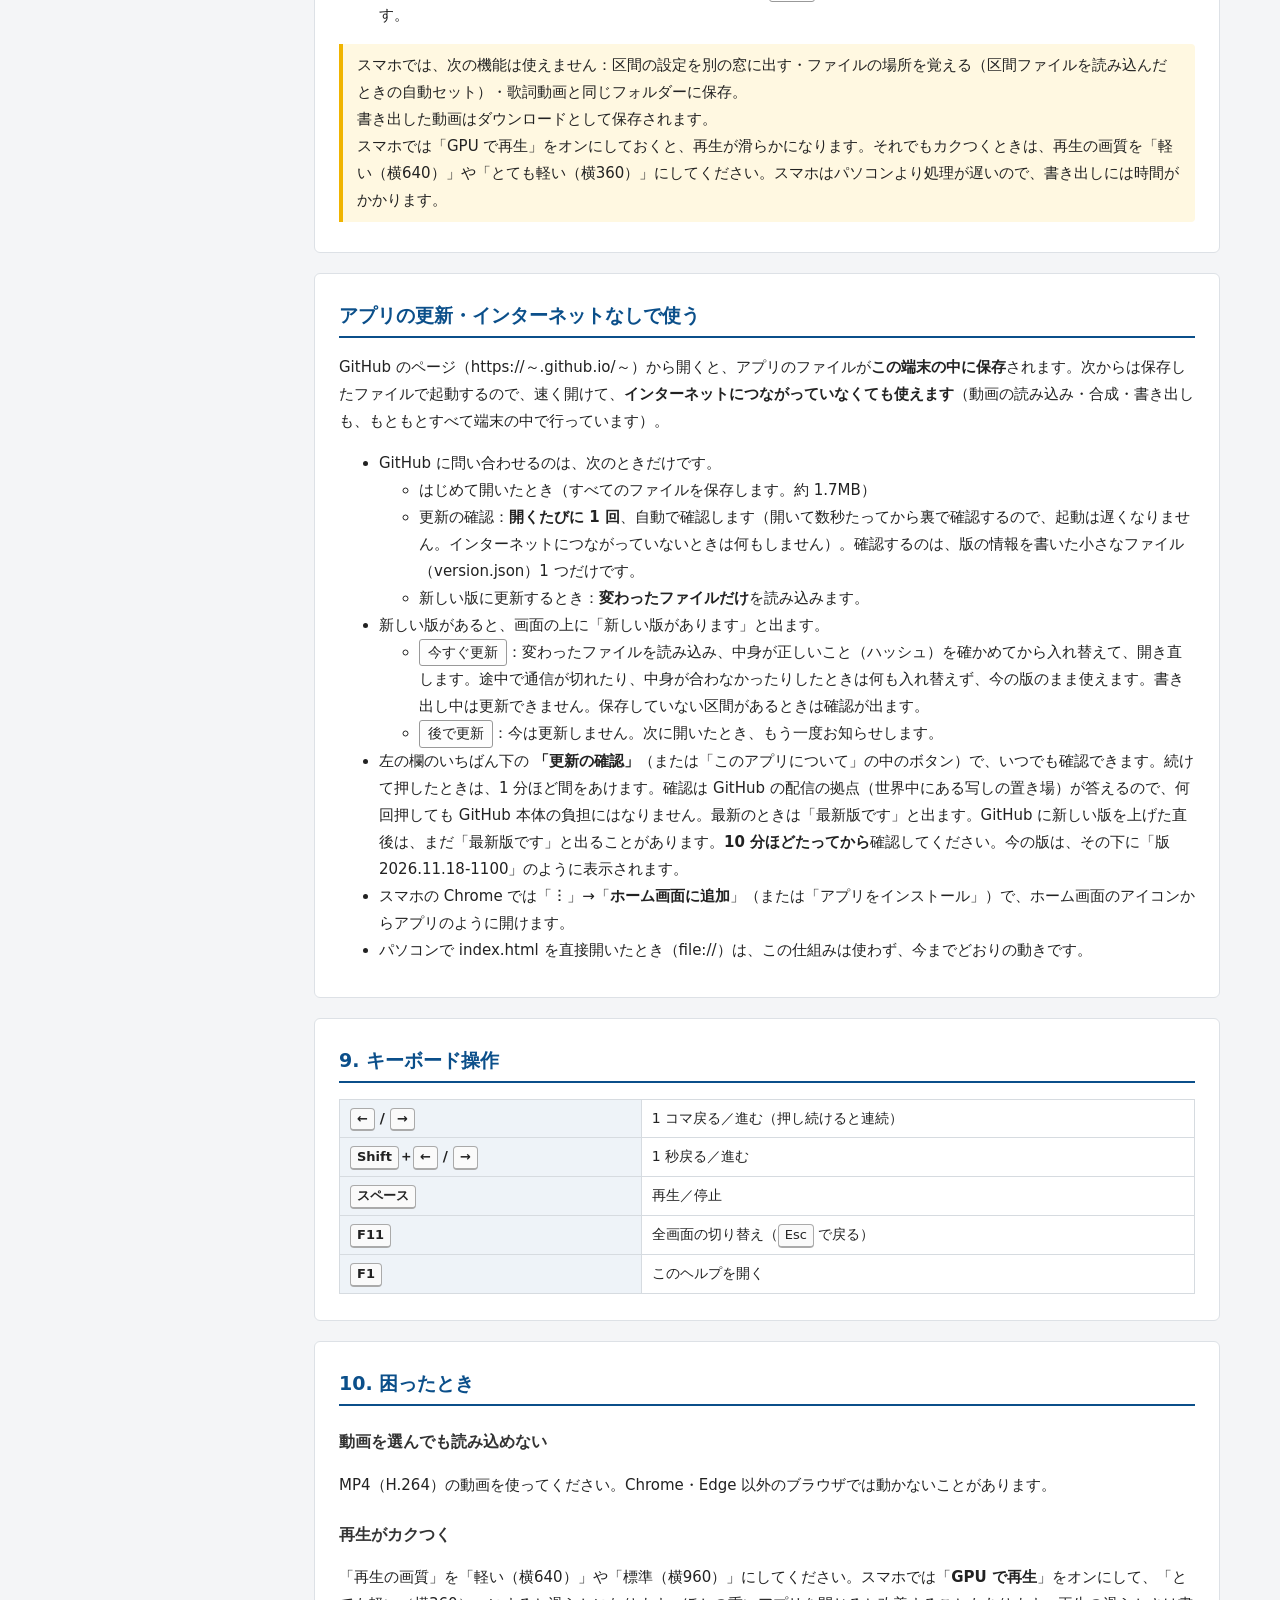
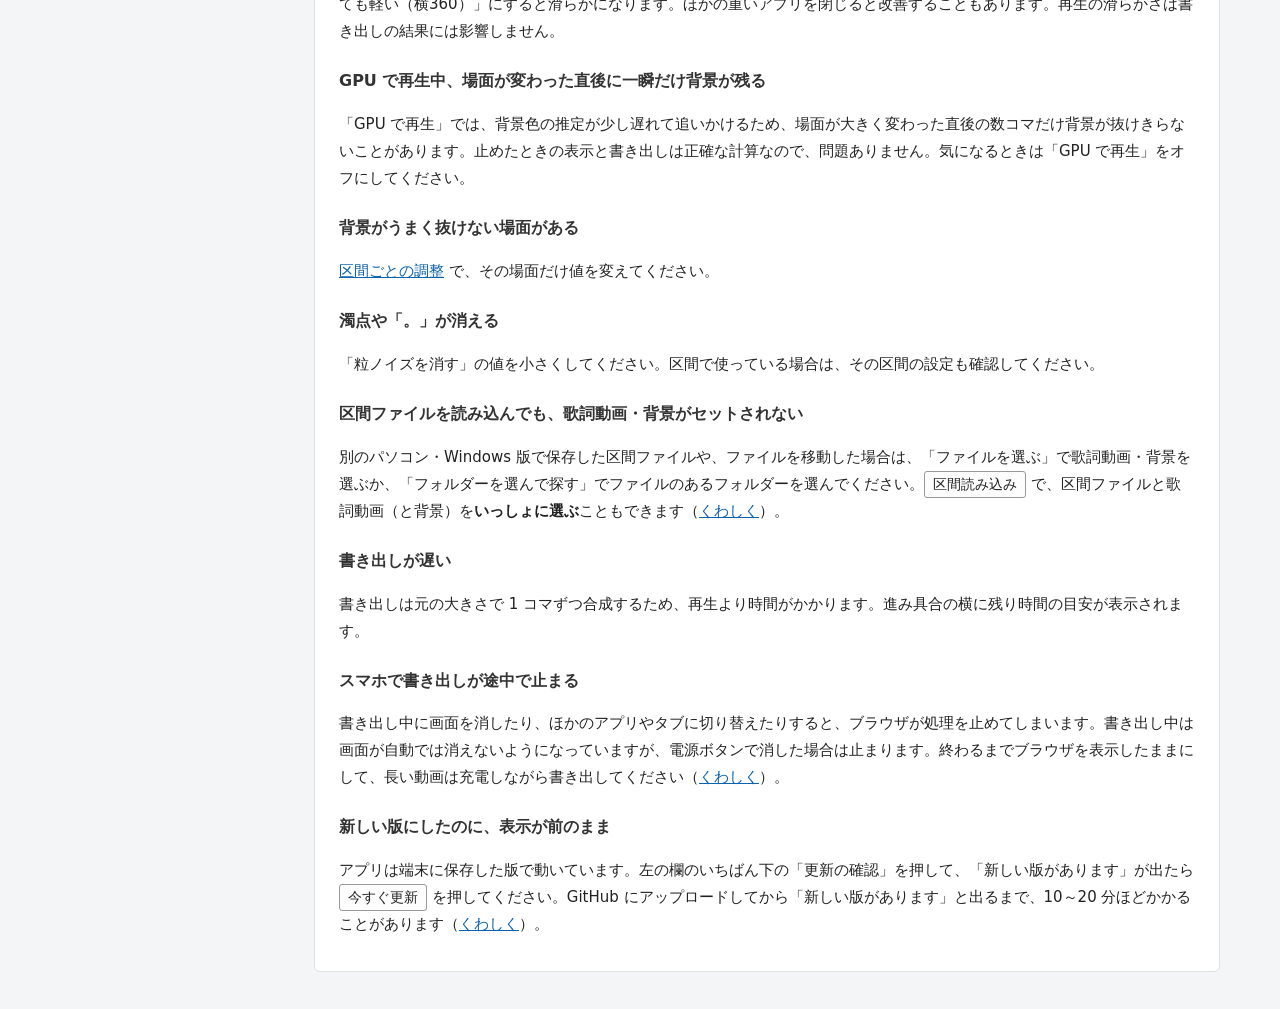
==== commit 457616ad: "Add files via upload" ====
--- a/web/help.html
+++ b/web/help.html
@@ -397,7 +397,7 @@
         <li><span class="btn">後で更新</span>：今は更新しません。次に開いたとき、もう一度お知らせします。</li>
       </ul>
     </li>
-    <li>左の欄のいちばん下の <b>「更新の確認」</b>（または「このアプリについて」の中のボタン）で、いつでも確認できます。続けて押したときは、1 分ほど間をあけます。確認は GitHub の配信の拠点（世界中にある写しの置き場）が答えるので、何回押しても GitHub 本体の負担にはなりません。そのかわり、GitHub に新しい版を上げた直後は「最新です」と出ることがあります。<b>10 分ほどたってから</b>確認してください。今の版は、その下に「版 2026.11.18-1100」のように表示されます。</li>
+    <li>左の欄のいちばん下の <b>「更新の確認」</b>（または「このアプリについて」の中のボタン）で、いつでも確認できます。続けて押したときは、1 分ほど間をあけます。確認は GitHub の配信の拠点（世界中にある写しの置き場）が答えるので、何回押しても GitHub 本体の負担にはなりません。最新のときは「最新版です」と出ます。GitHub に新しい版を上げた直後は、まだ「最新版です」と出ることがあります。<b>10 分ほどたってから</b>確認してください。今の版は、その下に「版 2026.11.18-1100」のように表示されます。</li>
     <li>スマホの Chrome では「︙」→「<b>ホーム画面に追加</b>」（または「アプリをインストール」）で、ホーム画面のアイコンからアプリのように開けます。</li>
     <li>パソコンで index.html を直接開いたとき（file://）は、この仕組みは使わず、今までどおりの動きです。</li>
   </ul>
